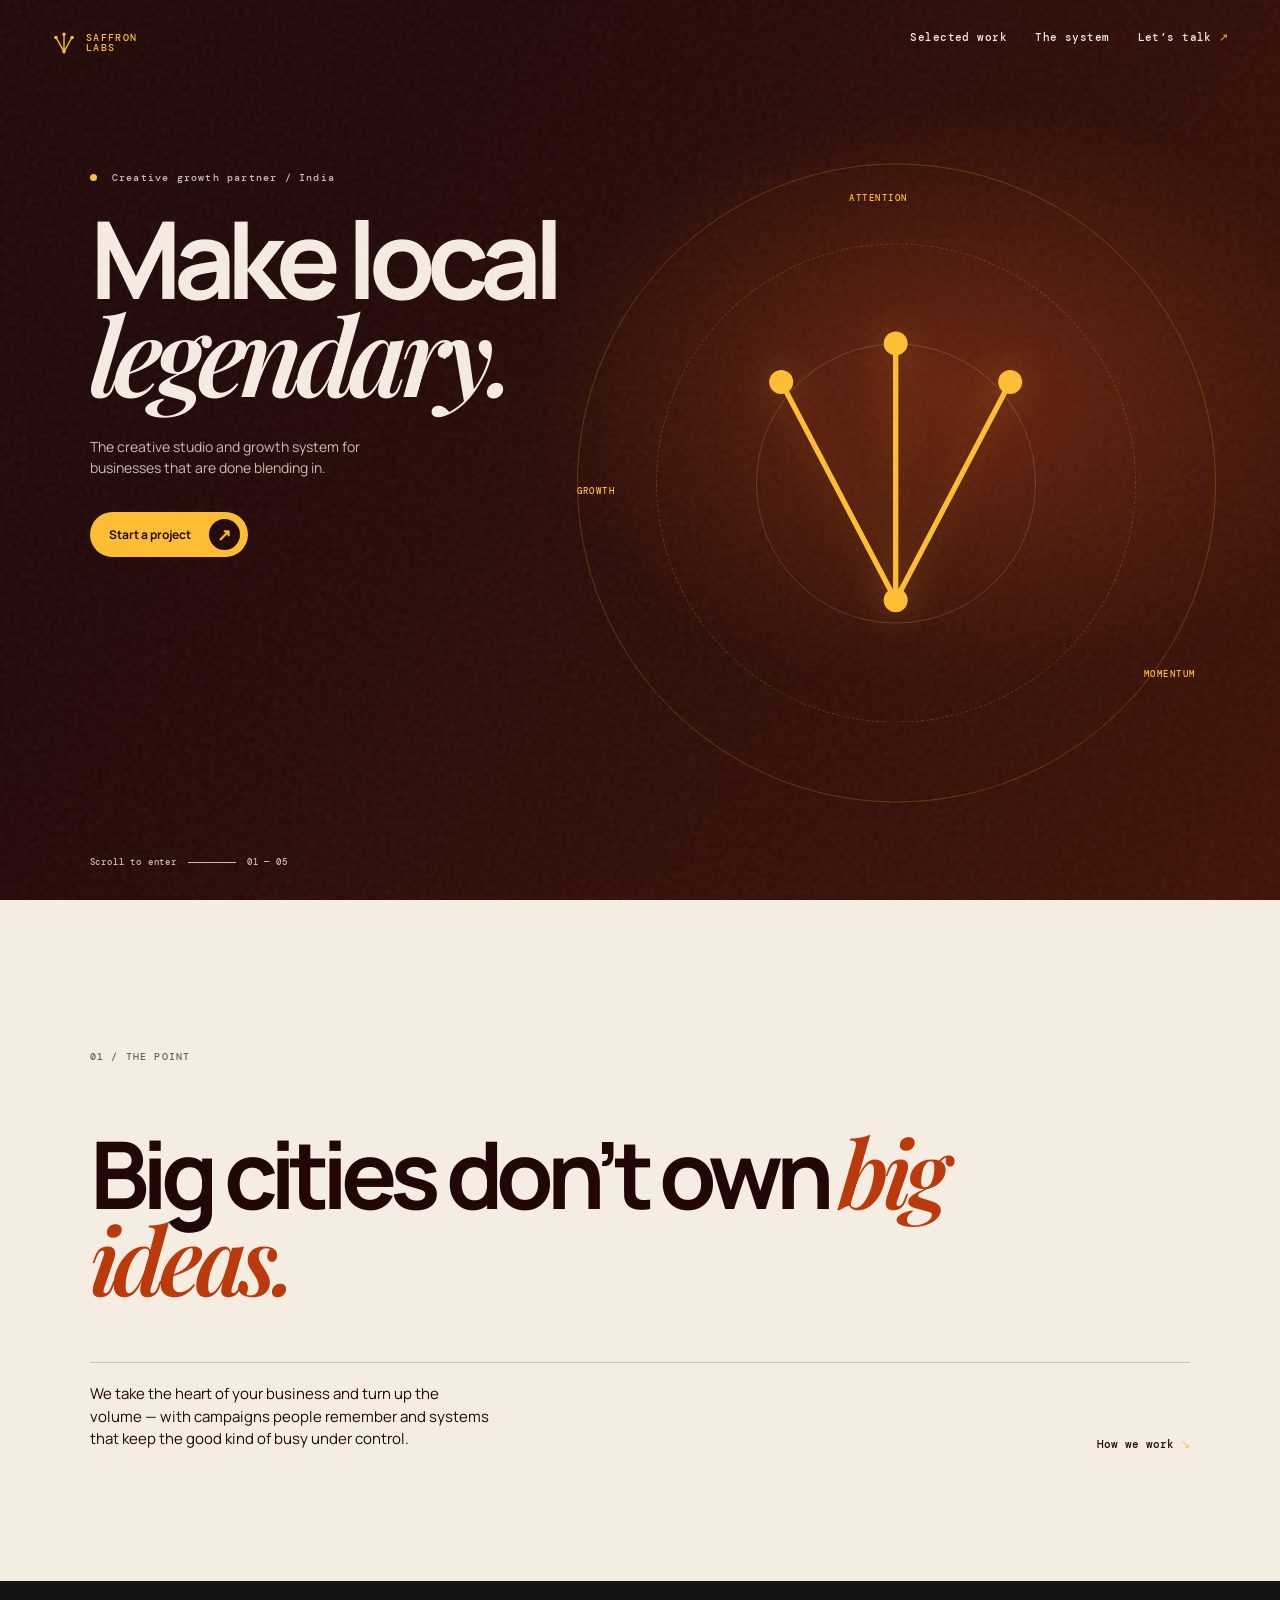
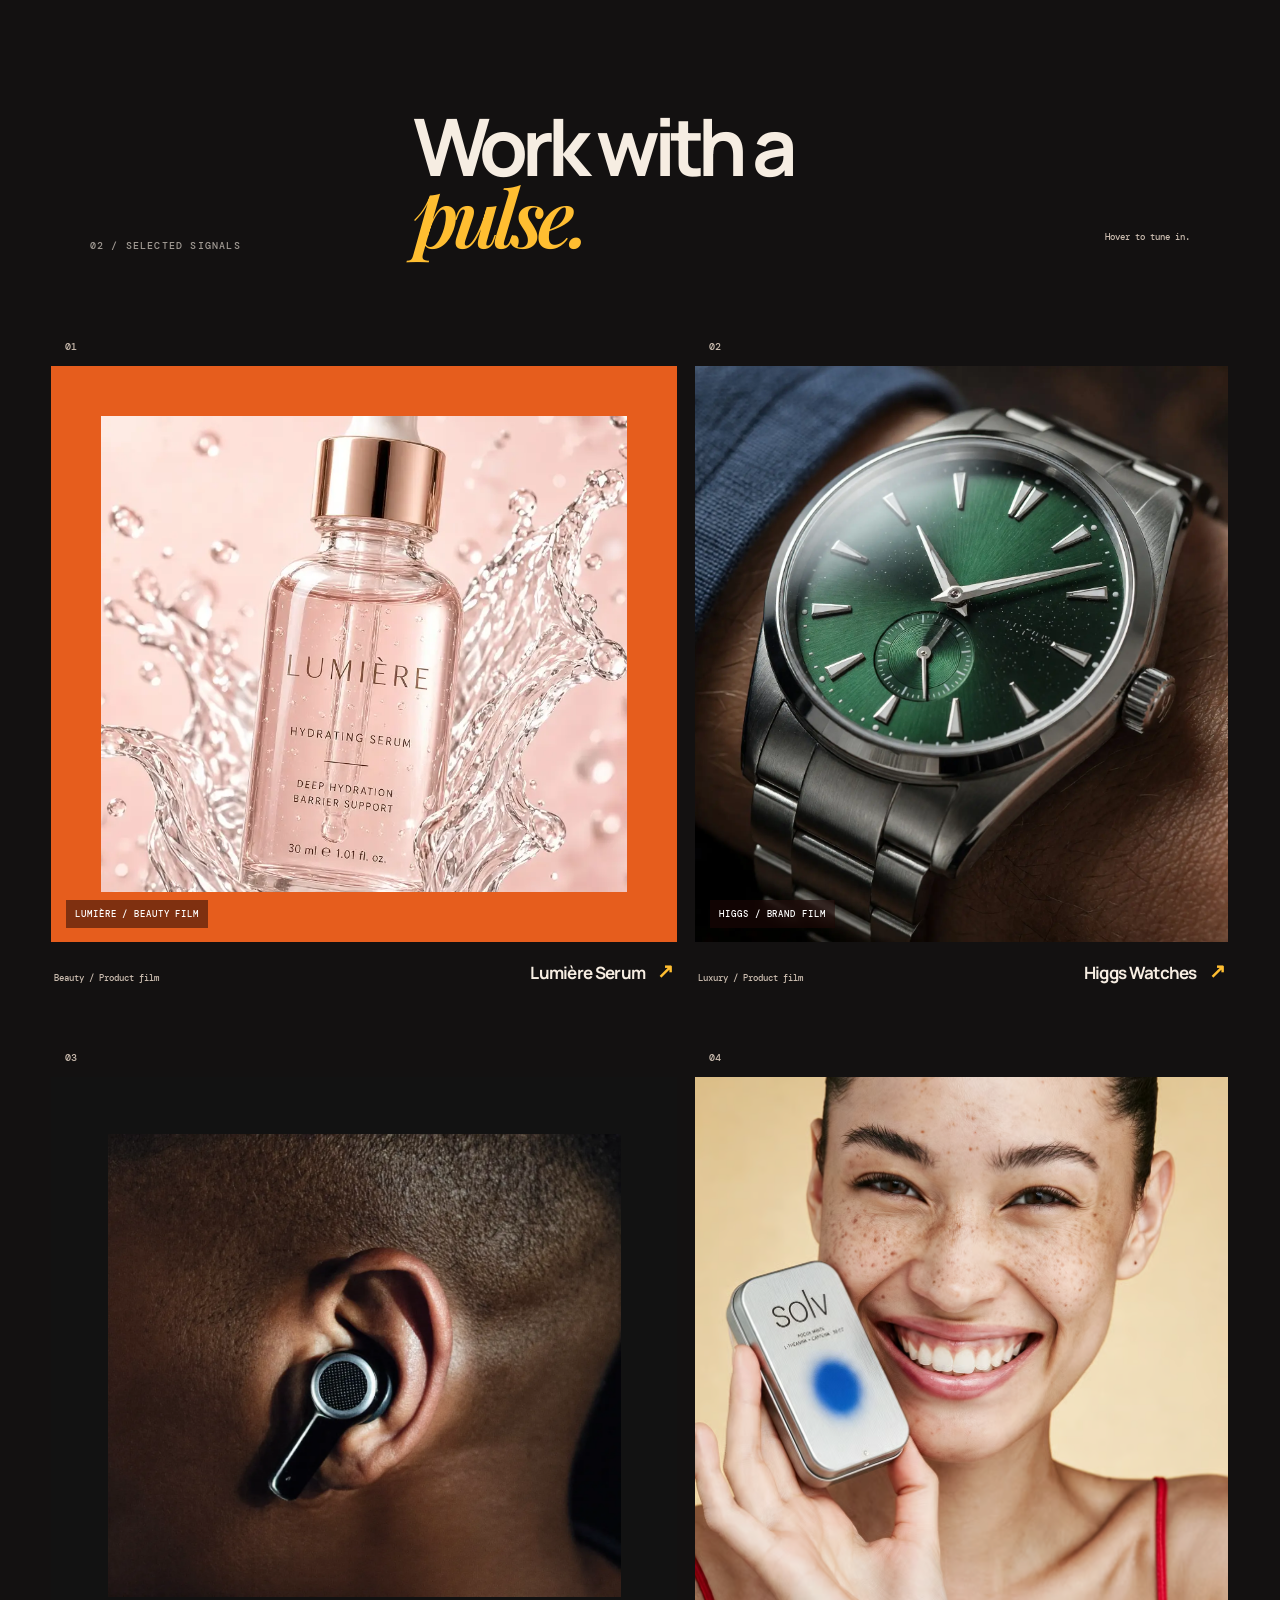
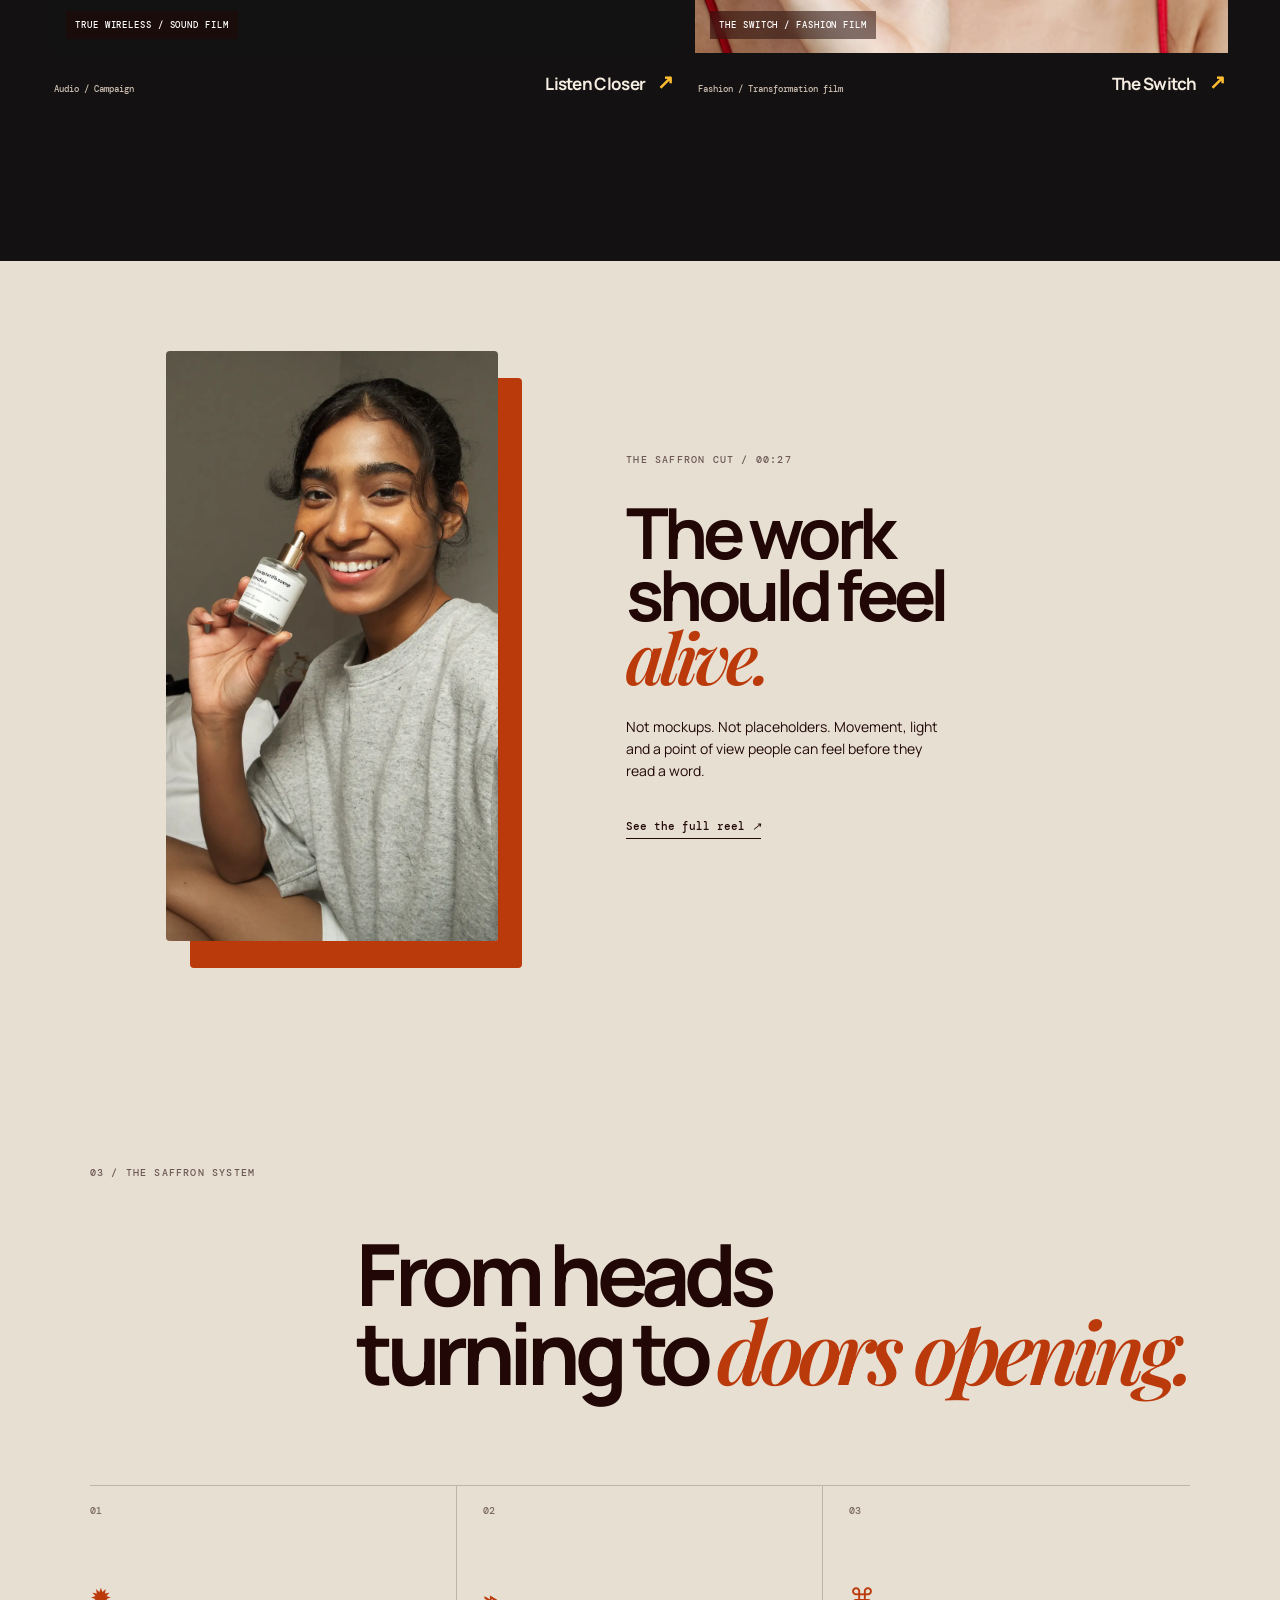
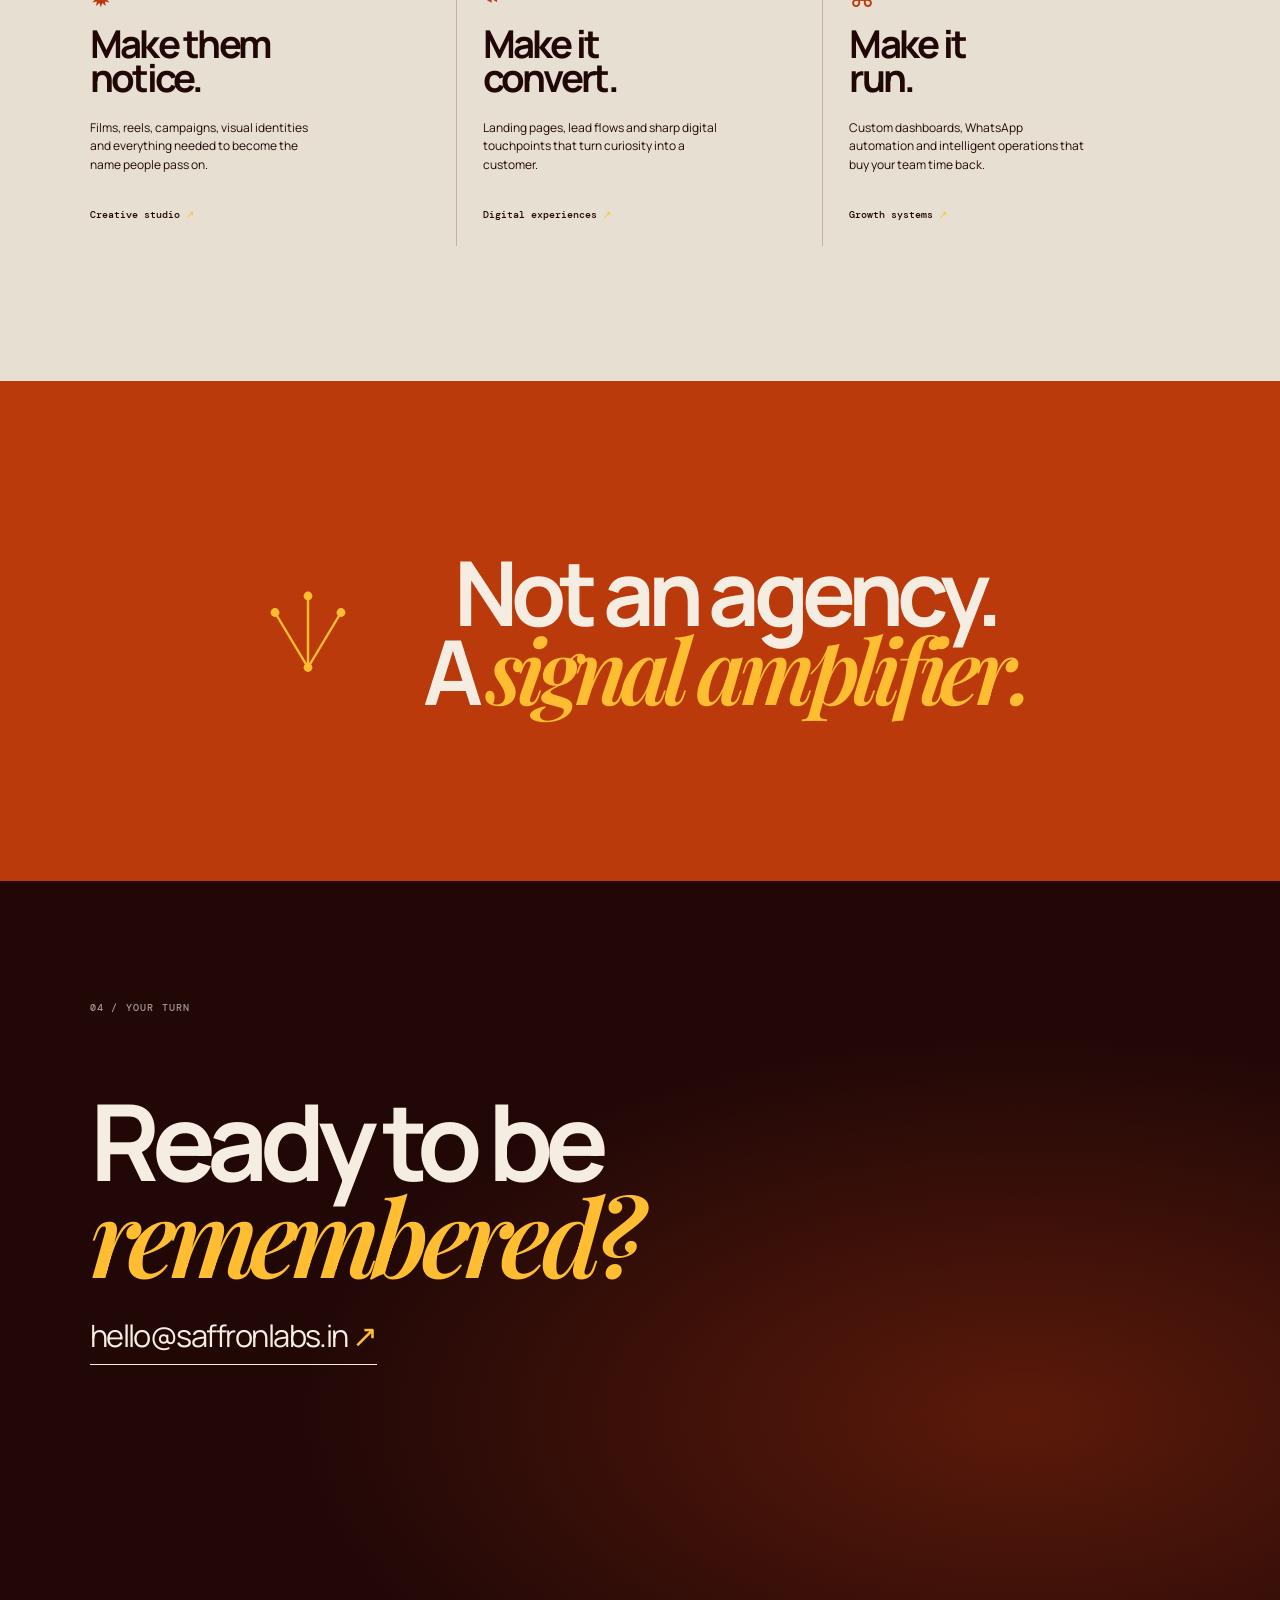
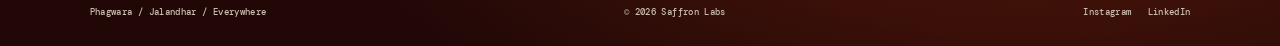
==== index.html @ cb3efd45 "Launch new Saffron Labs website design Replace the single-file site with the new design: index.html," ====
<!doctype html>
<html lang="en">
  <head>
    <meta charset="UTF-8" />
    <meta name="viewport" content="width=device-width, initial-scale=1.0" />
    <meta name="theme-color" content="#210807" />
    <title>Saffron Labs — Make Local Legendary</title>
    <link rel="preconnect" href="https://fonts.googleapis.com" />
    <link rel="preconnect" href="https://fonts.gstatic.com" crossorigin />
    <link href="https://fonts.googleapis.com/css2?family=DM+Mono:wght@400;500&family=Manrope:wght@400;500;600;700;800&family=Playfair+Display:ital,wght@0,600;0,700;1,600&display=swap" rel="stylesheet" />
    <link rel="stylesheet" href="style.css" />
  </head>
  <body>
    <div class="noise"></div>
    <header class="nav">
      <a class="brand" href="#top" aria-label="Saffron Labs home">
        <svg class="brand-mark" viewBox="0 0 42 42" aria-hidden="true"><path d="M21 35V8M21 35L8 12M21 35L34 12"/><circle cx="21" cy="7" r="2.8"/><circle cx="8" cy="12" r="2.8"/><circle cx="34" cy="12" r="2.8"/><circle cx="21" cy="35" r="2.8"/></svg>
        <span>SAFFRON<br />LABS</span>
      </a>
      <nav><a href="#work">Selected work</a><a href="#system">The system</a><a href="#contact">Let’s talk <i>↗</i></a></nav>
    </header>

    <main id="top">
      <section class="hero">
        <div class="hero-copy">
          <p class="eyebrow"><span></span> Creative growth partner / India</p>
          <h1>Make local<br /><em>legendary.</em></h1>
          <p class="hero-sub">The creative studio and growth system for businesses that are done blending in.</p>
          <a class="round-link" href="#contact"><span>Start a project</span><b>↗</b></a>
        </div>
        <div class="hero-orbit" aria-hidden="true">
          <div class="ring ring-one"></div><div class="ring ring-two"></div><div class="ring ring-three"></div>
          <div class="signal">
            <svg viewBox="0 0 300 300"><path class="beam a" d="M150 238L64 74"/><path class="beam b" d="M150 238L150 45"/><path class="beam c" d="M150 238L236 74"/><circle cx="150" cy="238" r="9"/><circle cx="64" cy="74" r="9"/><circle cx="150" cy="45" r="9"/><circle cx="236" cy="74" r="9"/></svg>
          </div>
          <p class="orbit-label one">ATTENTION</p><p class="orbit-label two">MOMENTUM</p><p class="orbit-label three">GROWTH</p>
        </div>
        <div class="hero-foot"><span>Scroll to enter</span><span class="scroll-line"></span><span>01 — 05</span></div>
      </section>

      <section class="manifesto reveal">
        <p class="section-index">01 / THE POINT</p>
        <h2>Big cities don’t own <em>big ideas.</em></h2>
        <div class="manifesto-bottom"><p>We take the heart of your business and turn up the volume — with campaigns people remember and systems that keep the good kind of busy under control.</p><a href="#system">How we work <i>↘</i></a></div>
      </section>

      <section class="work" id="work">
        <div class="work-head reveal"><p class="section-index">02 / SELECTED SIGNALS</p><h2>Work with a<br /><em>pulse.</em></h2><p>Hover to tune in.</p></div>
        <div class="project-grid">
          <article class="project project-saffron reveal"><div class="project-num">01</div><div class="project-image"><video autoplay muted loop playsinline poster="media/serum-product.png"><source src="media/serum-film.mp4" type="video/mp4" /></video><div class="media-label">LUMIÈRE / BEAUTY FILM</div></div><div class="project-info"><span>Beauty / Product film</span><h3>Lumière Serum</h3><b>↗</b></div></article>
          <article class="project project-violet reveal"><div class="project-num">02</div><div class="project-image"><video autoplay muted loop playsinline poster="media/watch.png"><source src="media/watch-film.mp4" type="video/mp4" /></video><div class="media-label">HIGGS / BRAND FILM</div></div><div class="project-info"><span>Luxury / Product film</span><h3>Higgs Watches</h3><b>↗</b></div></article>
          <article class="project project-lime reveal"><div class="project-num">03</div><div class="project-image"><video autoplay muted loop playsinline poster="media/audio.png"><source src="media/audio-film.mp4" type="video/mp4" /></video><div class="media-label">TRUE WIRELESS / SOUND FILM</div></div><div class="project-info"><span>Audio / Campaign</span><h3>Listen Closer</h3><b>↗</b></div></article>
          <article class="project project-fashion reveal"><div class="project-num">04</div><div class="project-image"><video autoplay muted loop playsinline poster="media/model-poster.avif"><source src="media/dress-change.mp4" type="video/mp4" /></video><div class="media-label">THE SWITCH / FASHION FILM</div></div><div class="project-info"><span>Fashion / Transformation film</span><h3>The Switch</h3><b>↗</b></div></article>
        </div>
      </section>

      <section class="lab-reel reveal">
        <div class="reel-phone"><video autoplay muted loop playsinline poster="media/serum-lifestyle.png"><source src="media/saffron-film.mp4" type="video/mp4" /></video></div>
        <div class="reel-copy"><p class="section-index">THE SAFFRON CUT / 00:27</p><h2>The work should feel <em>alive.</em></h2><p>Not mockups. Not placeholders. Movement, light and a point of view people can feel before they read a word.</p><a href="#contact">See the full reel <i>↗</i></a></div>
      </section>

      <section class="system" id="system">
        <div class="system-intro reveal"><p class="section-index">03 / THE SAFFRON SYSTEM</p><h2>From heads<br />turning to <em>doors opening.</em></h2></div>
        <div class="system-steps">
          <article class="step reveal"><div class="step-no">01</div><div class="step-title"><span class="step-icon">✹</span><h3>Make them<br />notice.</h3></div><p>Films, reels, campaigns, visual identities and everything needed to become the name people pass on.</p><a href="#contact">Creative studio <i>↗</i></a></article>
          <article class="step reveal"><div class="step-no">02</div><div class="step-title"><span class="step-icon">⌁</span><h3>Make it<br />convert.</h3></div><p>Landing pages, lead flows and sharp digital touchpoints that turn curiosity into a customer.</p><a href="#contact">Digital experiences <i>↗</i></a></article>
          <article class="step reveal"><div class="step-no">03</div><div class="step-title"><span class="step-icon">⌘</span><h3>Make it<br />run.</h3></div><p>Custom dashboards, WhatsApp automation and intelligent operations that buy your team time back.</p><a href="#contact">Growth systems <i>↗</i></a></article>
        </div>
      </section>

      <section class="statement reveal"><div class="statement-signal"><svg viewBox="0 0 100 100"><path d="M50 85V20M50 85L20 35M50 85L80 35"/><circle cx="50" cy="20" r="4"/><circle cx="20" cy="35" r="4"/><circle cx="80" cy="35" r="4"/><circle cx="50" cy="85" r="4"/></svg></div><p>Not an agency.<br />A <em>signal amplifier.</em></p></section>

      <section class="contact" id="contact">
        <p class="section-index">04 / YOUR TURN</p>
        <h2>Ready to be<br /><em>remembered?</em></h2>
        <a class="contact-cta" href="mailto:hello@saffronlabs.in">hello@saffronlabs.in <span>↗</span></a>
        <div class="contact-foot"><span>Phagwara / Jalandhar / Everywhere</span><span>© 2026 Saffron Labs</span><span>Instagram &nbsp; LinkedIn</span></div>
      </section>
    </main>
    <script src="script.js"></script>
  </body>
</html>
---- style.css ----
:root{--ink:#210807;--cream:#f6ede2;--gold:#ffbe31;--soft:#cbbdb0;--line:rgba(246,237,226,.2);--mono:'DM Mono',monospace;--sans:'Manrope',sans-serif;--serif:'Playfair Display',serif}*{box-sizing:border-box}html{scroll-behavior:smooth}body{margin:0;background:var(--ink);color:var(--cream);font-family:var(--sans);overflow-x:hidden}.noise{position:fixed;inset:0;pointer-events:none;opacity:.08;z-index:9;background-image:url("data:image/svg+xml,%3Csvg viewBox='0 0 180 180' xmlns='http://www.w3.org/2000/svg'%3E%3Cfilter id='n'%3E%3CfeTurbulence type='fractalNoise' baseFrequency='.85' numOctaves='3' stitchTiles='stitch'/%3E%3C/filter%3E%3Crect width='100%25' height='100%25' filter='url(%23n)' opacity='.8'/%3E%3C/svg%3E")}.nav{position:absolute;top:0;left:0;width:100%;padding:30px 4vw;display:flex;justify-content:space-between;align-items:flex-start;z-index:2}.brand{display:flex;gap:9px;align-items:center;color:var(--gold);text-decoration:none;font:500 10px/10px var(--mono);letter-spacing:.13em}.brand-mark{width:26px;height:26px;fill:none;stroke:var(--gold);stroke-width:2.2;stroke-linecap:round;stroke-linejoin:round}.brand-mark circle{fill:var(--gold);stroke:none}.nav nav{display:flex;gap:28px}.nav nav a{font:500 11px var(--mono);letter-spacing:.04em;color:var(--cream);text-decoration:none}.nav i,.manifesto i,.step i{font-style:normal;color:var(--gold)}.hero{min-height:100svh;position:relative;padding:clamp(140px,19vh,210px) 7vw 70px;isolation:isolate;background:radial-gradient(ellipse 48% 47% at 75% 44%,#67240d 0%,transparent 69%),linear-gradient(125deg,#210807 25%,#401207 100%)}.hero-copy{position:relative;z-index:1;width:52%}.eyebrow,.section-index{font:500 10px var(--mono);letter-spacing:.12em}.eyebrow{color:var(--soft);margin:0 0 27px}.eyebrow span{display:inline-block;width:7px;height:7px;border-radius:50%;background:var(--gold);margin-right:8px}.hero h1,.work h2,.system h2,.contact h2{font-size:clamp(59px,8.4vw,136px);line-height:.88;letter-spacing:-.075em;margin:0;font-weight:700}.hero h1 em,h2 em,.statement em{font-family:var(--serif);font-weight:600;letter-spacing:-.07em}.hero-sub{max-width:275px;color:var(--soft);line-height:1.45;font-size:14px;margin:34px 0}.round-link{display:flex;width:max-content;align-items:center;gap:18px;color:var(--ink);text-decoration:none;background:var(--gold);border-radius:100px;padding:7px 8px 7px 19px;font-size:12px;font-weight:700}.round-link b{display:grid;place-items:center;width:31px;height:31px;border-radius:50%;background:var(--ink);color:var(--gold);font-size:17px}.hero-orbit{position:absolute;width:min(55vw,720px);height:min(55vw,720px);right:-2vw;top:50%;transform:translateY(-45%)}.ring{border:1px solid rgba(255,190,49,.22);border-radius:50%;position:absolute;inset:2%;animation:spin 35s linear infinite}.ring-two{inset:14%;border-style:dashed;animation-duration:25s;animation-direction:reverse}.ring-three{inset:29%;border-color:rgba(246,237,226,.16);animation-duration:16s}.signal{position:absolute;inset:20%;filter:drop-shadow(0 0 18px rgba(255,190,49,.3));animation:breathe 3.5s ease-in-out infinite}.signal svg{width:100%;height:100%;fill:none;stroke:var(--gold);stroke-width:4;stroke-linecap:round}.signal circle{fill:var(--gold);stroke:none}.orbit-label{position:absolute;font:500 9px var(--mono);letter-spacing:.16em;color:var(--gold)}.orbit-label.one{top:5%;left:43%}.orbit-label.two{bottom:19%;right:5%}.orbit-label.three{top:49%;left:2%}.hero-foot{position:absolute;bottom:32px;left:7vw;right:7vw;display:flex;gap:11px;align-items:center;color:var(--soft);font:500 9px var(--mono);letter-spacing:.09em}.scroll-line{height:1px;background:var(--soft);width:48px}.manifesto{padding:150px 7vw 130px;background:var(--cream);color:var(--ink)}.section-index{margin:0;color:inherit;opacity:.62}.manifesto h2{font-size:clamp(45px,7.3vw,113px);letter-spacing:-.075em;line-height:.9;max-width:870px;margin:65px 0 60px}.manifesto h2 em{color:#bb3a0b}.manifesto-bottom{display:flex;justify-content:space-between;align-items:end;gap:50px;border-top:1px solid rgba(33,8,7,.2);padding-top:20px}.manifesto-bottom p{font-size:15px;line-height:1.5;max-width:400px;margin:0}.manifesto-bottom a{color:var(--ink);font:500 11px var(--mono);text-decoration:none}.work{padding:130px 4vw;background:#131111}.work-head{display:grid;grid-template-columns:1fr 1.7fr .7fr;align-items:end;margin:0 3vw 75px}.work h2{font-size:clamp(45px,6.2vw,95px)}.work h2 em{color:var(--gold)}.work-head>p:last-child{font:500 9px var(--mono);color:var(--soft);text-align:right}.project-grid{display:grid;grid-template-columns:1.08fr .92fr;gap:18px}.project{position:relative;overflow:hidden}.project:nth-child(3){grid-column:span 2;width:55%;justify-self:end}.project-num{font:500 10px var(--mono);color:var(--soft);padding:13px 14px}.project-image{height:clamp(350px,45vw,640px);overflow:hidden;position:relative;transition:transform .6s cubic-bezier(.2,.8,.2,1)}.project:hover .project-image{transform:scale(.97)}.project-saffron .project-image{background:#e65d1d;display:flex;align-items:center;padding:8%}.poster-copy{color:#f9cf33;font:700 clamp(45px,6vw,100px)/.74 var(--sans);letter-spacing:-.09em;z-index:1}.poster-copy i{font-family:var(--serif);font-weight:600}.poster-sun{position:absolute;width:63%;aspect-ratio:1;border-radius:50%;right:-9%;bottom:-17%;background:#ffbd2f;box-shadow:0 0 55px rgba(255,202,47,.6)}.project-violet .project-image{background:#6043cc;display:flex;align-items:center;justify-content:center}.phone{height:82%;aspect-ratio:.52;background:#f0dfc9;border:8px solid #171221;border-radius:22px;position:relative;overflow:hidden;transform:rotate(8deg);z-index:1;box-shadow:20px 22px 0 rgba(30,16,60,.18)}.phone-top{height:20px;width:45px;background:#171221;border-radius:0 0 12px 12px;margin:auto}.phone-copy{padding:18% 11%;color:#171221;font-size:clamp(22px,3vw,45px);font-weight:800;line-height:.85;letter-spacing:-.08em}.phone-orb{position:absolute;width:130%;aspect-ratio:1;border-radius:50%;background:#ec4c28;bottom:-20%;left:-25%}.violet-type{font:700 clamp(35px,4.4vw,72px)/.8 var(--serif);color:#ba9cff;position:absolute;right:7%;bottom:10%;text-align:right;letter-spacing:-.07em}.project-lime .project-image{background:#bcdf2c;padding:9%}.lime-type{font:800 clamp(55px,7vw,110px)/.75 var(--sans);letter-spacing:-.1em;color:#152c1c}.lime-fruit{position:absolute;right:12%;bottom:4%;font-size:clamp(150px,20vw,300px);color:#f5eddf;transform:rotate(22deg)}.project-info{padding:15px 3px 36px;display:flex;align-items:end;gap:12px}.project-info span{font:500 9px var(--mono);color:var(--soft);flex:1}.project-info h3{font-size:17px;margin:0;letter-spacing:-.04em}.project-info b{color:var(--gold);font-size:20px}.system{background:#e8dfd3;color:var(--ink);padding:135px 7vw}.system-intro{display:flex;justify-content:space-between}.system h2{font-size:clamp(47px,6.7vw,104px);margin-top:70px}.system h2 em{color:#bb3a0b}.system-steps{margin-top:95px;border-top:1px solid rgba(33,8,7,.2);display:grid;grid-template-columns:repeat(3,1fr)}.step{padding:18px 26px 25px 0;min-height:360px;display:flex;flex-direction:column;border-right:1px solid rgba(33,8,7,.2)}.step+ .step{padding-left:26px}.step:last-child{border:0}.step-no{font:500 10px var(--mono);opacity:.55}.step-title{margin-top:auto}.step-icon{font-size:26px;color:#bb3a0b}.step h3{font-size:clamp(27px,3vw,48px);line-height:.88;letter-spacing:-.07em;margin:12px 0}.step p{font-size:12px;line-height:1.55;max-width:240px}.step a{margin-top:22px;color:var(--ink);font:500 10px var(--mono);text-decoration:none}.statement{min-height:500px;display:flex;align-items:center;justify-content:center;gap:60px;background:#bb3a0b;padding:80px 7vw;text-align:center;overflow:hidden}.statement-signal{width:110px;flex:none}.statement-signal svg{width:100%;stroke:var(--gold);stroke-width:2.2;fill:none;stroke-linecap:round}.statement-signal circle{fill:var(--gold);stroke:none}.statement p{font-size:clamp(42px,7vw,110px);font-weight:700;line-height:.85;letter-spacing:-.075em;margin:0}.statement em{color:var(--gold)}.contact{padding:120px 7vw 28px;min-height:85vh;display:flex;flex-direction:column;background:radial-gradient(ellipse at 80% 70%,#5b1a0a,transparent 50%),var(--ink)}.contact h2{font-size:clamp(55px,8.3vw,130px);margin:80px 0 30px}.contact h2 em{color:var(--gold)}.contact-cta{color:var(--cream);font-size:clamp(19px,2.4vw,37px);letter-spacing:-.05em;text-decoration:none;width:max-content;border-bottom:1px solid var(--cream);padding-bottom:8px}.contact-cta span{color:var(--gold)}.contact-foot{display:flex;justify-content:space-between;margin-top:auto;padding-top:80px;font:500 9px var(--mono);color:var(--soft);letter-spacing:.04em}@keyframes spin{to{transform:rotate(360deg)}}@keyframes breathe{50%{transform:scale(1.08);filter:drop-shadow(0 0 30px rgba(255,190,49,.75))}}.reveal{opacity:0;transform:translateY(35px);transition:opacity .8s ease,transform .8s cubic-bezier(.2,.8,.2,1)}.reveal.show{opacity:1;transform:none}@media(max-width:700px){.nav{padding:22px 6vw}.nav nav a:not(:last-child){display:none}.hero{padding:150px 7vw 100px}.hero-copy{width:100%}.hero-orbit{width:94vw;height:94vw;right:-21vw;top:61%;opacity:.7}.hero-foot{left:7vw;right:7vw}.manifesto{padding:95px 7vw}.manifesto h2{margin:48px 0}.manifesto-bottom,.system-intro{display:block}.manifesto-bottom a{display:block;margin-top:30px}.work{padding:90px 7vw}.work-head{display:block;margin:0 0 50px}.work-head h2{margin-top:48px}.work-head>p:last-child{display:none}.project-grid{display:block}.project:nth-child(3){width:100%}.project-image{height:100vw;max-height:510px}.system{padding:95px 7vw}.system h2{margin-top:48px}.system-steps{display:block;margin-top:60px}.step,.step+.step{min-height:280px;padding:18px 0 26px;border-right:0;border-bottom:1px solid rgba(33,8,7,.2)}.statement{min-height:390px;gap:22px;flex-direction:column}.statement-signal{width:70px}.contact{min-height:70vh;padding:95px 7vw 25px}.contact h2{margin:55px 0 25px}.contact-foot{padding-top:75px;gap:14px;flex-wrap:wrap}}
/* Real media integration */
.hero{background:#210807;overflow:hidden}.hero-film,.hero-film-wash{position:absolute;inset:0;z-index:-3}.hero-film video{width:100%;height:100%;object-fit:cover;object-position:center;opacity:.42;filter:saturate(.55) contrast(1.08)}.hero-film-wash{z-index:-2;background:linear-gradient(90deg,rgba(33,8,7,.97) 2%,rgba(33,8,7,.78) 42%,rgba(33,8,7,.29)),linear-gradient(0deg,rgba(33,8,7,.92),transparent 48%)}.project-image{background:#4a1710}.project-image video{width:100%;height:100%;object-fit:cover;display:block;transition:transform .8s ease}.project:hover video{transform:scale(1.06)}.project-violet .project-image{background:#1f3029}.project-lime .project-image{background:#121212}.media-label{position:absolute;left:15px;bottom:14px;color:#fff;font:500 9px var(--mono);letter-spacing:.1em;background:rgba(33,8,7,.52);backdrop-filter:blur(8px);padding:8px 9px}.lab-reel{min-height:720px;background:#e8dfd3;color:var(--ink);display:flex;align-items:center;gap:clamp(45px,10vw,170px);padding:90px 13vw}.reel-phone{height:min(68vw,590px);aspect-ratio:.5625;overflow:hidden;border-radius:4px;box-shadow:24px 27px 0 #bb3a0b;flex:none}.reel-phone video{height:100%;width:100%;object-fit:cover;display:block}.reel-copy{max-width:450px}.reel-copy h2{font-size:clamp(45px,5.5vw,85px);line-height:.88;letter-spacing:-.075em;margin:36px 0 26px}.reel-copy h2 em{color:#bb3a0b}.reel-copy>p:not(.section-index){font-size:14px;line-height:1.55;max-width:320px}.reel-copy a{display:inline-block;margin-top:24px;color:var(--ink);font:500 11px var(--mono);text-decoration:none;border-bottom:1px solid var(--ink);padding-bottom:5px}@media(max-width:700px){.hero-film video{object-position:60% center}.lab-reel{min-height:0;padding:85px 7vw;display:block}.reel-phone{height:auto;width:70vw;max-height:none;margin:0 auto 65px}}
/* Keep the full signal system within the hero viewport. */
.hero-orbit{right:4vw;width:min(52vw,680px);height:min(52vw,680px)}
@media(max-width:700px){.hero-orbit{width:82vw;height:82vw;right:-3vw}}
/* Hero is intentionally graphic-only: no background video. */
.hero{background:radial-gradient(ellipse 48% 47% at 75% 44%,#67240d 0%,transparent 69%),linear-gradient(125deg,#210807 25%,#401207 100%)}
/* Hero campaign feed: proof without sacrificing the graphic hero. */
.hero-reel{position:absolute;z-index:2;right:5.5vw;bottom:6.5vw;width:min(31vw,435px)}.reel-head{display:flex;justify-content:space-between;color:var(--cream);opacity:.72;font:500 8px var(--mono);letter-spacing:.1em;margin-bottom:10px}.reel-track{display:flex;gap:7px;overflow:hidden}.reel-tile{margin:0;flex:0 0 88px}.reel-tile video{height:116px;width:88px;object-fit:cover;display:block;border:1px solid rgba(255,255,255,.2);filter:saturate(.9) contrast(1.05)}.reel-tile:first-child{margin-left:0}.reel-tile:nth-child(2){transform:translateY(-12px)}.reel-tile:nth-child(3){transform:translateY(7px)}.reel-tile:nth-child(4){transform:translateY(-5px)}.reel-tile figcaption{font:500 7px var(--mono);color:var(--gold);letter-spacing:.07em;margin-top:6px;white-space:nowrap}@media(max-width:900px){.hero-reel{right:4vw;bottom:8.5vw;width:260px}.reel-tile{flex-basis:58px}.reel-tile video{width:58px;height:77px}.reel-tile:nth-child(n+4){display:none}}@media(max-width:700px){.hero-reel{display:none}}
/* Four-film work grid: evenly balanced on large screens. */
@media(min-width:701px){.project:nth-child(3),.project:nth-child(4){grid-column:auto;width:auto;justify-self:auto}.project-fashion .project-image{background:#52382d}}
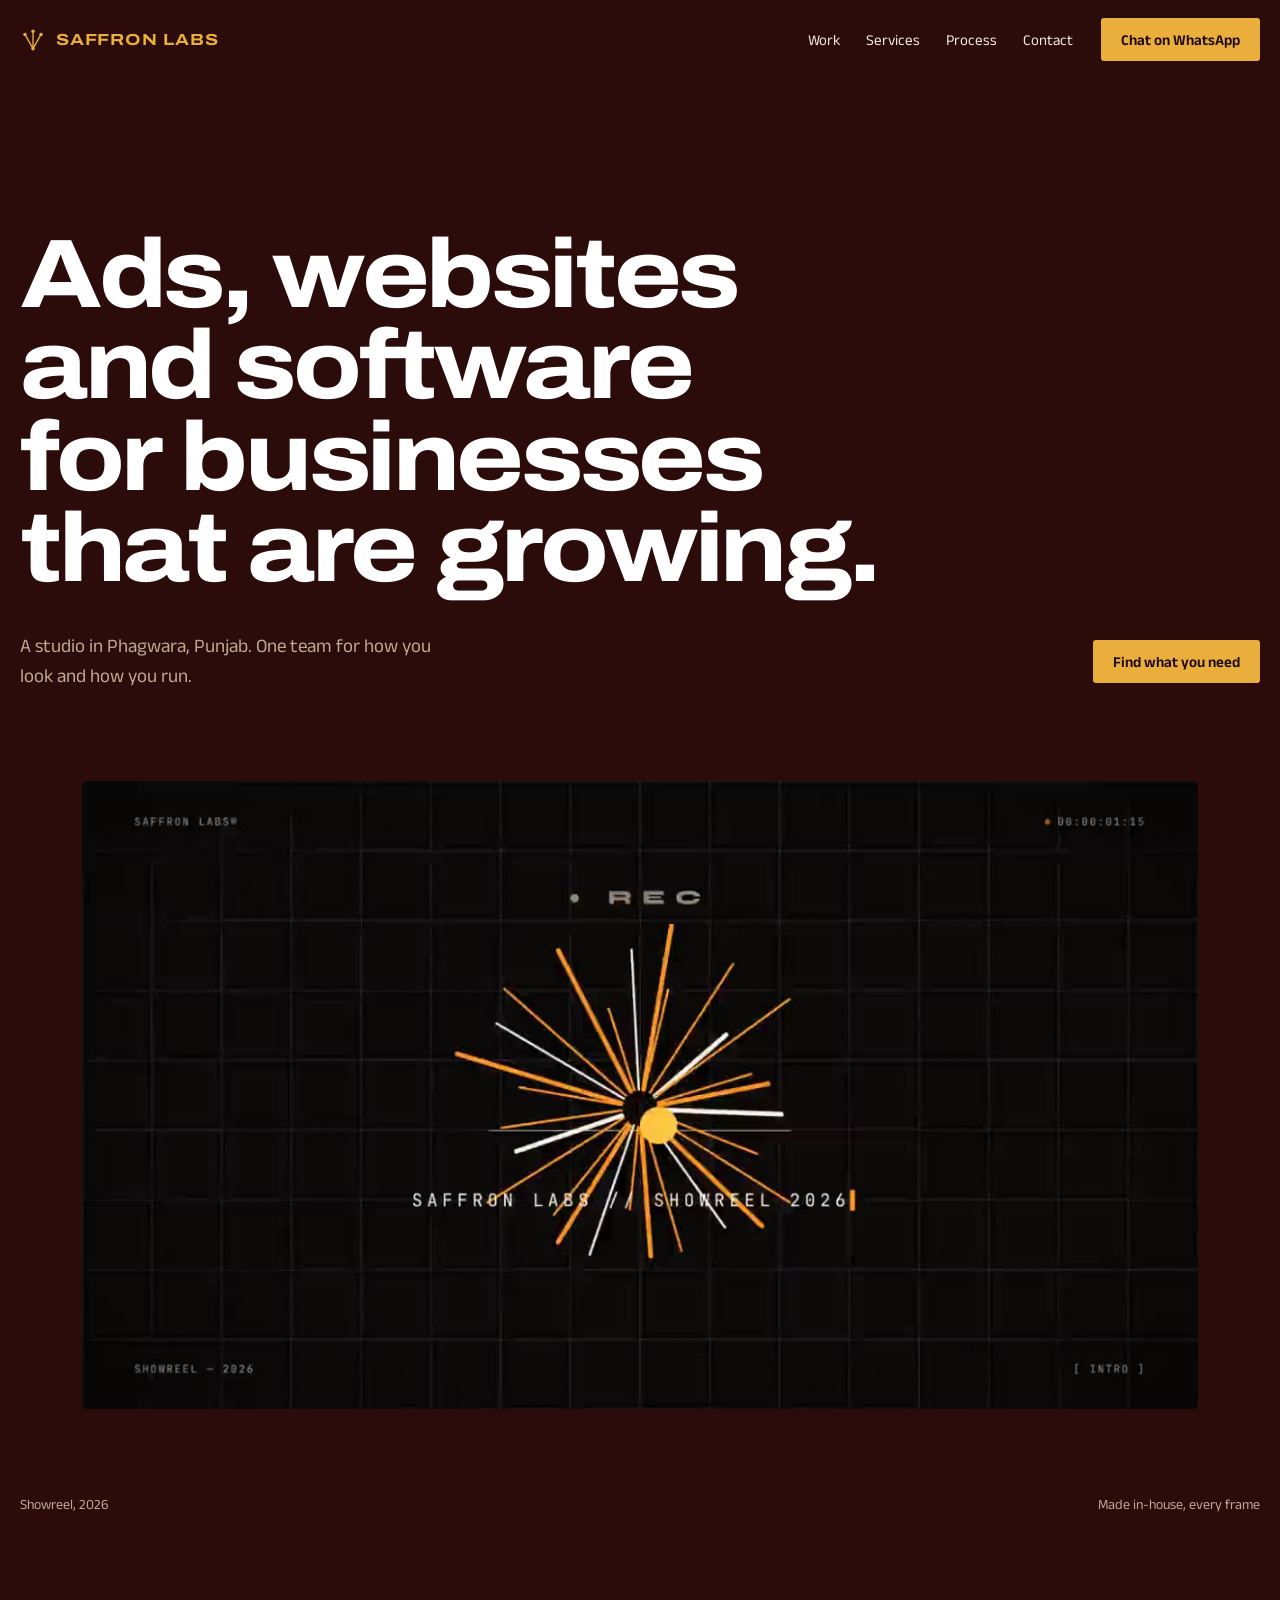
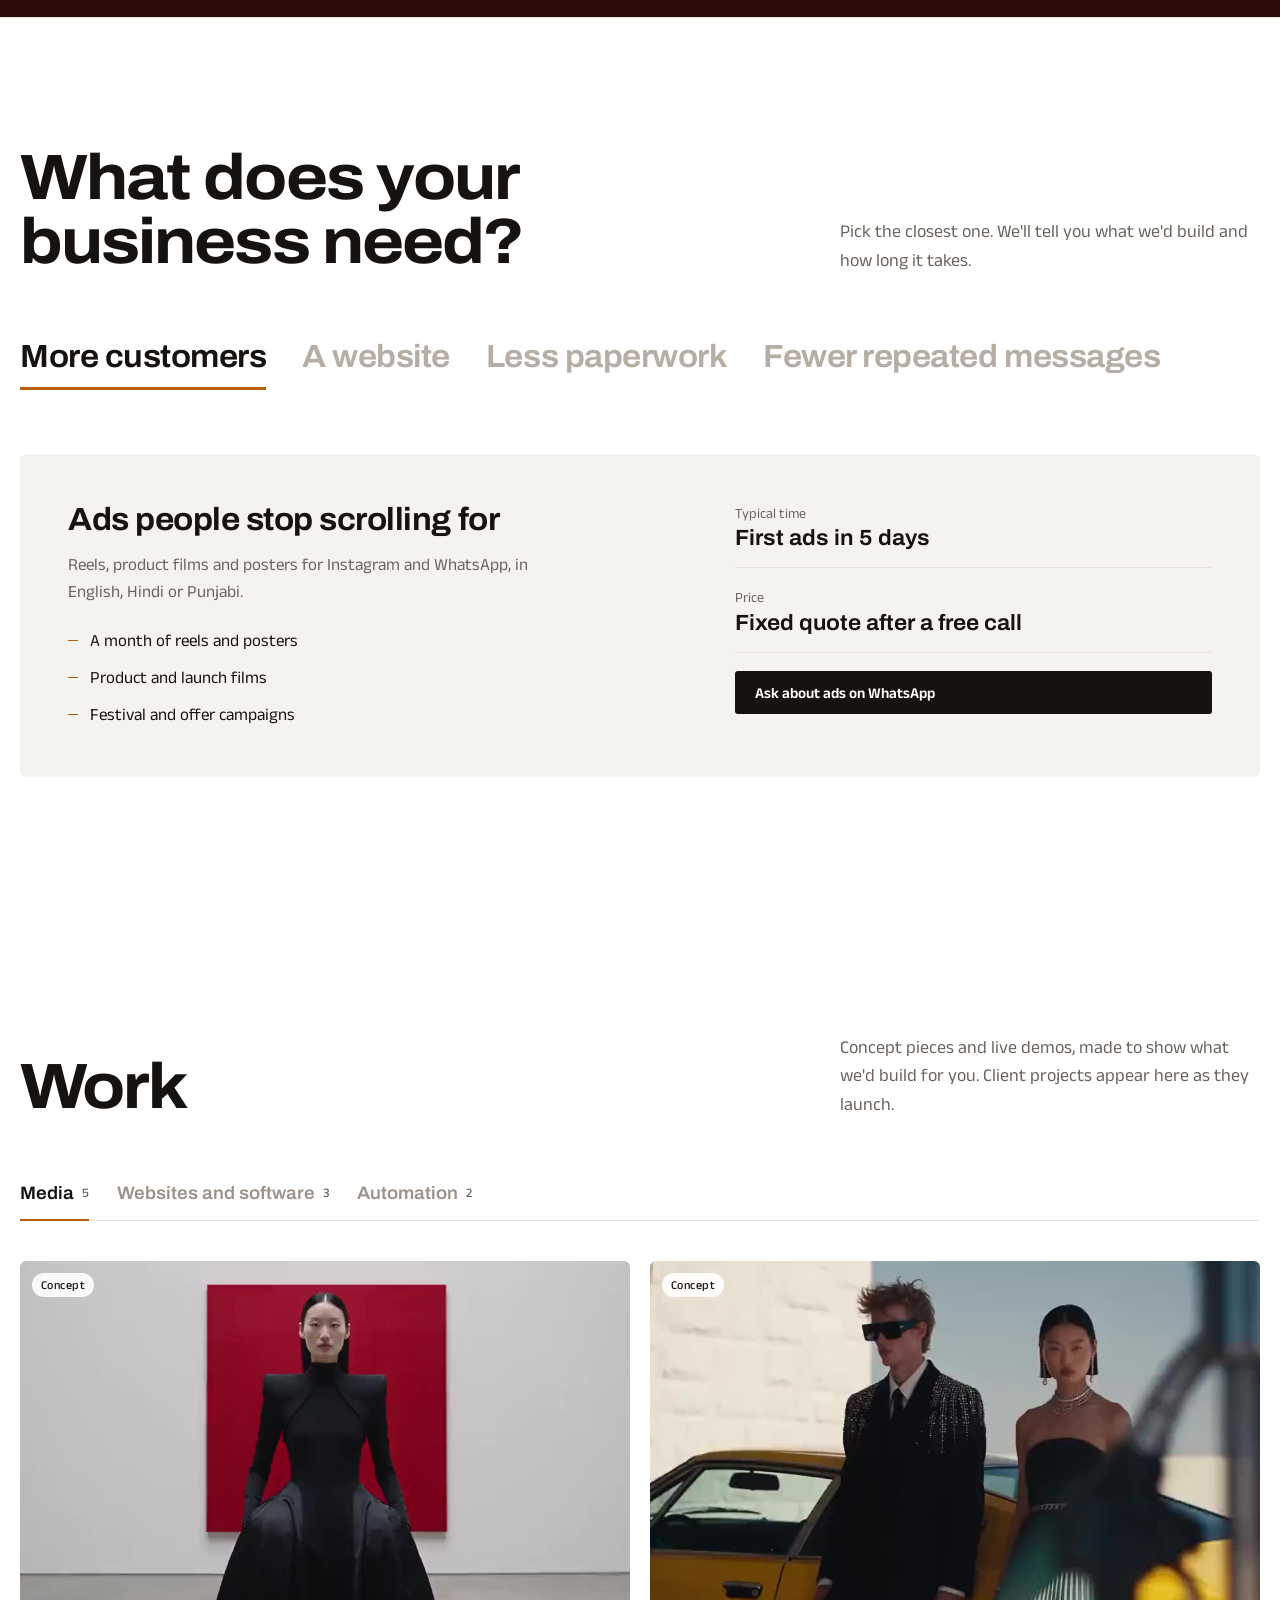
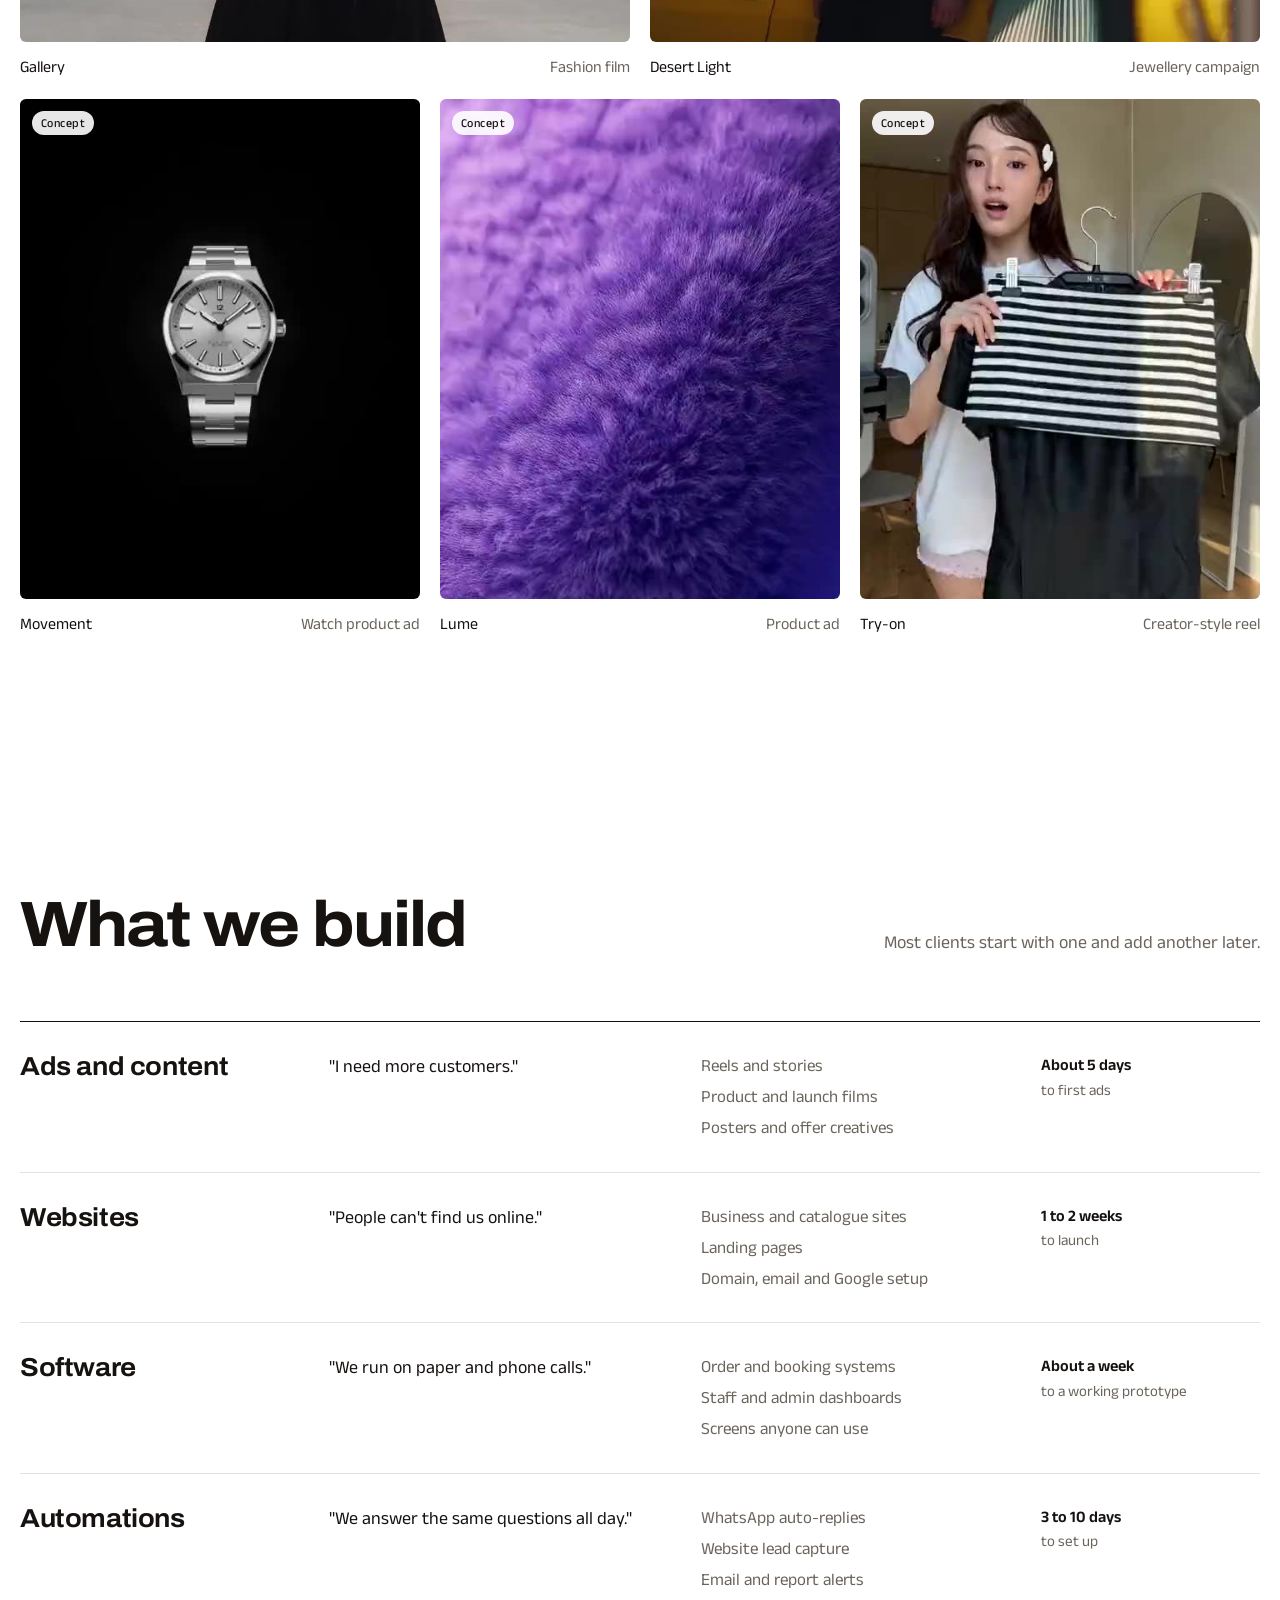
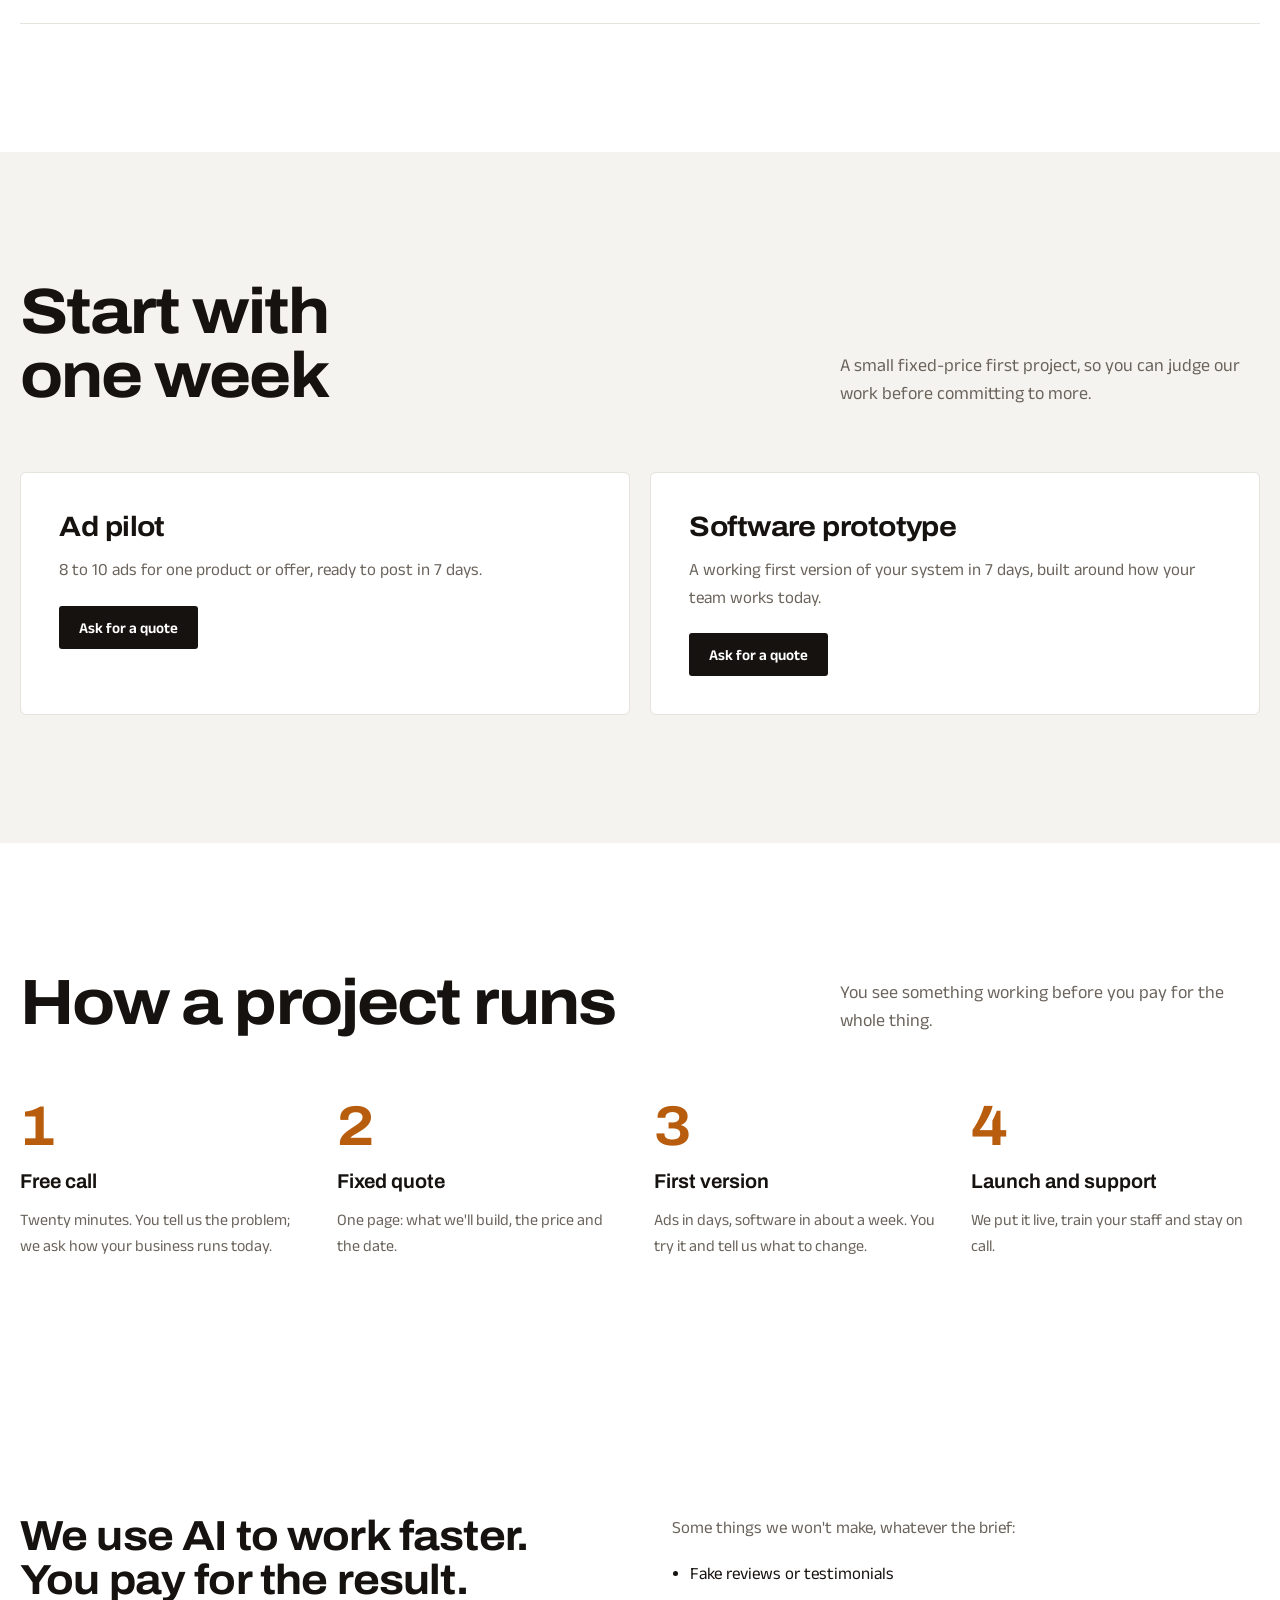
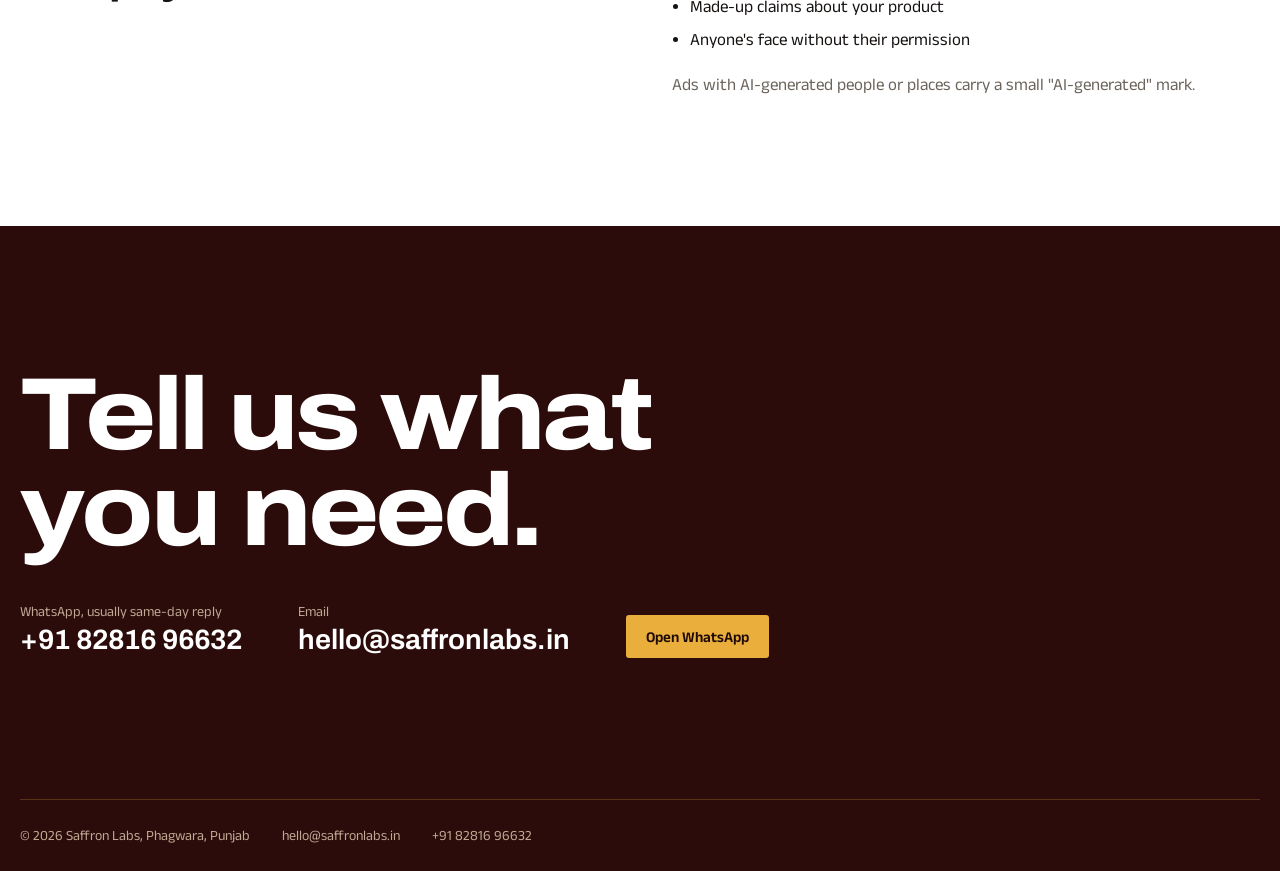
==== commit 9061d7be: "Redesign homepage around ads, websites, software and automation The old homepage only showed films. " ====
--- a/index.html
+++ b/index.html
@@ -1,82 +1,249 @@
 <!doctype html>
 <html lang="en">
-  <head>
-    <meta charset="UTF-8" />
-    <meta name="viewport" content="width=device-width, initial-scale=1.0" />
-    <meta name="theme-color" content="#210807" />
-    <title>Saffron Labs — Make Local Legendary</title>
-    <link rel="preconnect" href="https://fonts.googleapis.com" />
-    <link rel="preconnect" href="https://fonts.gstatic.com" crossorigin />
-    <link href="https://fonts.googleapis.com/css2?family=DM+Mono:wght@400;500&family=Manrope:wght@400;500;600;700;800&family=Playfair+Display:ital,wght@0,600;0,700;1,600&display=swap" rel="stylesheet" />
-    <link rel="stylesheet" href="style.css" />
-  </head>
-  <body>
-    <div class="noise"></div>
-    <header class="nav">
-      <a class="brand" href="#top" aria-label="Saffron Labs home">
-        <svg class="brand-mark" viewBox="0 0 42 42" aria-hidden="true"><path d="M21 35V8M21 35L8 12M21 35L34 12"/><circle cx="21" cy="7" r="2.8"/><circle cx="8" cy="12" r="2.8"/><circle cx="34" cy="12" r="2.8"/><circle cx="21" cy="35" r="2.8"/></svg>
-        <span>SAFFRON<br />LABS</span>
-      </a>
-      <nav><a href="#work">Selected work</a><a href="#system">The system</a><a href="#contact">Let’s talk <i>↗</i></a></nav>
-    </header>
-
-    <main id="top">
-      <section class="hero">
-        <div class="hero-copy">
-          <p class="eyebrow"><span></span> Creative growth partner / India</p>
-          <h1>Make local<br /><em>legendary.</em></h1>
-          <p class="hero-sub">The creative studio and growth system for businesses that are done blending in.</p>
-          <a class="round-link" href="#contact"><span>Start a project</span><b>↗</b></a>
+<head>
+<meta charset="utf-8">
+<meta name="viewport" content="width=device-width, initial-scale=1, viewport-fit=cover">
+<title>Saffron Labs: ads, websites and software in Phagwara, Punjab</title>
+<meta name="description" content="Saffron Labs makes ads, websites, custom software and WhatsApp automations for growing businesses in Phagwara, Jalandhar and across Punjab.">
+<meta name="theme-color" content="#2b0c0a">
+<link rel="canonical" href="https://saffronlabs.in/">
+<meta property="og:type" content="website">
+<meta property="og:url" content="https://saffronlabs.in/">
+<meta property="og:title" content="Saffron Labs: ads, websites and software">
+<meta property="og:description" content="Saffron Labs makes ads, websites, custom software and WhatsApp automations for growing businesses in Phagwara, Jalandhar and across Punjab.">
+<meta property="og:image" content="https://saffronlabs.in/media/loops/hero.jpg">
+<link rel="icon" href="data:image/svg+xml,%3Csvg xmlns='http://www.w3.org/2000/svg' viewBox='0 0 42 42'%3E%3Crect width='42' height='42' rx='8' fill='%232b0c0a'/%3E%3Cpath d='M21 35V8M21 35L8 12M21 35L34 12' stroke='%23e9ae3c' stroke-width='2.6' stroke-linecap='round' fill='none'/%3E%3Ccircle cx='21' cy='7' r='2.8' fill='%23e9ae3c'/%3E%3Ccircle cx='8' cy='12' r='2.8' fill='%23e9ae3c'/%3E%3Ccircle cx='34' cy='12' r='2.8' fill='%23e9ae3c'/%3E%3Ccircle cx='21' cy='35' r='2.8' fill='%23e9ae3c'/%3E%3C/svg%3E">
+<link rel="preconnect" href="https://fonts.googleapis.com">
+<link rel="preconnect" href="https://fonts.gstatic.com" crossorigin>
+<link rel="stylesheet" href="https://fonts.googleapis.com/css2?family=Anek+Latin:wght@400;500;600&family=Archivo:wdth,wght@62..125,400..800&display=swap">
+<link rel="stylesheet" href="style.css">
+<script type="application/ld+json">
+{"@context":"https://schema.org","@type":"ProfessionalService","name":"Saffron Labs","url":"https://saffronlabs.in/","email":"hello@saffronlabs.in","telephone":"+91-82816-96632","description":"Saffron Labs makes ads, websites, custom software and WhatsApp automations for growing businesses in Phagwara, Jalandhar and across Punjab.","address":{"@type":"PostalAddress","addressLocality":"Phagwara","addressRegion":"Punjab","addressCountry":"IN"},"areaServed":["Phagwara","Jalandhar","Punjab"]}
+</script>
+</head>
+<body>
+<header class="top band">
+  <div class="wrap">
+    <a class="brand" href="#top" aria-label="Saffron Labs home">
+      <svg viewBox="0 0 42 42" aria-hidden="true"><path d="M21 35V8M21 35L8 12M21 35L34 12"/><circle cx="21" cy="7" r="2.8"/><circle cx="8" cy="12" r="2.8"/><circle cx="34" cy="12" r="2.8"/><circle cx="21" cy="35" r="2.8"/></svg>
+      <span>SAFFRON LABS</span>
+    </a>
+    <nav aria-label="Main"><a href="#work">Work</a><a href="#services">Services</a><a href="#process">Process</a><a href="#contact">Contact</a></nav>
+    <a class="btn btn-gold" href="https://wa.me/918281696632?text=Hi%20Saffron%20Labs%2C%20I%27d%20like%20to%20talk%20about%20a%20project." target="_blank" rel="noopener">Chat on WhatsApp</a>
+  </div>
+</header>
+
+<main id="top">
+  <section class="cover band">
+    <div class="wrap">
+      <h1>Ads, websites and software for businesses that are growing.</h1>
+      <div class="cover-foot">
+        <p>A studio in Phagwara, Punjab. One team for how you look and how you run.</p>
+        <a class="btn btn-gold" href="#need">Find what you need</a>
+      </div>
+    </div>
+  </section>
+
+  <section class="reel band" aria-label="Showreel">
+    <div class="wrap">
+      <div class="reel-frame" id="reel">
+        <video autoplay muted loop playsinline preload="auto" poster="media/loops/hero.jpg" aria-label="Saffron Labs showreel, 2026"><source src="media/loops/hero.mp4" type="video/mp4"></video>
+      </div>
+      <div class="reel-cap"><span>Showreel, 2026</span><span>Made in-house, every frame</span></div>
+    </div>
+  </section>
+
+  <section class="section band need" id="need">
+    <div class="wrap">
+      <div class="head">
+        <h2>What does your business need?</h2>
+        <p>Pick the closest one. We'll tell you what we'd build and how long it takes.</p>
+      </div>
+      <div class="tabs" role="tablist" aria-label="Business needs">
+        <button class="tab" role="tab" id="t-ads" aria-controls="answer" aria-selected="true" data-k="ads">More customers</button>
+        <button class="tab" role="tab" id="t-web" aria-controls="answer" aria-selected="false" data-k="web">A website</button>
+        <button class="tab" role="tab" id="t-soft" aria-controls="answer" aria-selected="false" data-k="soft">Less paperwork</button>
+        <button class="tab" role="tab" id="t-auto" aria-controls="answer" aria-selected="false" data-k="auto">Fewer repeated messages</button>
+      </div>
+      <div class="answer" id="answer" role="tabpanel" aria-labelledby="t-ads" aria-live="polite">
+        <div>
+          <h3 id="a-title">Ads people stop scrolling for</h3>
+          <p class="lead" id="a-lead">Reels, product films and posters for Instagram and WhatsApp, in English, Hindi or Punjabi.</p>
+          <ul id="a-list"><li>A month of reels and posters</li><li>Product and launch films</li><li>Festival and offer campaigns</li></ul>
         </div>
-        <div class="hero-orbit" aria-hidden="true">
-          <div class="ring ring-one"></div><div class="ring ring-two"></div><div class="ring ring-three"></div>
-          <div class="signal">
-            <svg viewBox="0 0 300 300"><path class="beam a" d="M150 238L64 74"/><path class="beam b" d="M150 238L150 45"/><path class="beam c" d="M150 238L236 74"/><circle cx="150" cy="238" r="9"/><circle cx="64" cy="74" r="9"/><circle cx="150" cy="45" r="9"/><circle cx="236" cy="74" r="9"/></svg>
-          </div>
-          <p class="orbit-label one">ATTENTION</p><p class="orbit-label two">MOMENTUM</p><p class="orbit-label three">GROWTH</p>
+        <div class="facts">
+          <div class="fact"><span>Typical time</span><b id="a-time">First ads in 5 days</b></div>
+          <div class="fact"><span>Price</span><b>Fixed quote after a free call</b></div>
+          <a class="btn btn-ink" id="a-cta" href="#" target="_blank" rel="noopener">Ask about ads on WhatsApp</a>
         </div>
-        <div class="hero-foot"><span>Scroll to enter</span><span class="scroll-line"></span><span>01 — 05</span></div>
-      </section>
-
-      <section class="manifesto reveal">
-        <p class="section-index">01 / THE POINT</p>
-        <h2>Big cities don’t own <em>big ideas.</em></h2>
-        <div class="manifesto-bottom"><p>We take the heart of your business and turn up the volume — with campaigns people remember and systems that keep the good kind of busy under control.</p><a href="#system">How we work <i>↘</i></a></div>
-      </section>
-
-      <section class="work" id="work">
-        <div class="work-head reveal"><p class="section-index">02 / SELECTED SIGNALS</p><h2>Work with a<br /><em>pulse.</em></h2><p>Hover to tune in.</p></div>
-        <div class="project-grid">
-          <article class="project project-saffron reveal"><div class="project-num">01</div><div class="project-image"><video autoplay muted loop playsinline poster="media/serum-product.png"><source src="media/serum-film.mp4" type="video/mp4" /></video><div class="media-label">LUMIÈRE / BEAUTY FILM</div></div><div class="project-info"><span>Beauty / Product film</span><h3>Lumière Serum</h3><b>↗</b></div></article>
-          <article class="project project-violet reveal"><div class="project-num">02</div><div class="project-image"><video autoplay muted loop playsinline poster="media/watch.png"><source src="media/watch-film.mp4" type="video/mp4" /></video><div class="media-label">HIGGS / BRAND FILM</div></div><div class="project-info"><span>Luxury / Product film</span><h3>Higgs Watches</h3><b>↗</b></div></article>
-          <article class="project project-lime reveal"><div class="project-num">03</div><div class="project-image"><video autoplay muted loop playsinline poster="media/audio.png"><source src="media/audio-film.mp4" type="video/mp4" /></video><div class="media-label">TRUE WIRELESS / SOUND FILM</div></div><div class="project-info"><span>Audio / Campaign</span><h3>Listen Closer</h3><b>↗</b></div></article>
-          <article class="project project-fashion reveal"><div class="project-num">04</div><div class="project-image"><video autoplay muted loop playsinline poster="media/model-poster.avif"><source src="media/dress-change.mp4" type="video/mp4" /></video><div class="media-label">THE SWITCH / FASHION FILM</div></div><div class="project-info"><span>Fashion / Transformation film</span><h3>The Switch</h3><b>↗</b></div></article>
-        </div>
-      </section>
-
-      <section class="lab-reel reveal">
-        <div class="reel-phone"><video autoplay muted loop playsinline poster="media/serum-lifestyle.png"><source src="media/saffron-film.mp4" type="video/mp4" /></video></div>
-        <div class="reel-copy"><p class="section-index">THE SAFFRON CUT / 00:27</p><h2>The work should feel <em>alive.</em></h2><p>Not mockups. Not placeholders. Movement, light and a point of view people can feel before they read a word.</p><a href="#contact">See the full reel <i>↗</i></a></div>
-      </section>
-
-      <section class="system" id="system">
-        <div class="system-intro reveal"><p class="section-index">03 / THE SAFFRON SYSTEM</p><h2>From heads<br />turning to <em>doors opening.</em></h2></div>
-        <div class="system-steps">
-          <article class="step reveal"><div class="step-no">01</div><div class="step-title"><span class="step-icon">✹</span><h3>Make them<br />notice.</h3></div><p>Films, reels, campaigns, visual identities and everything needed to become the name people pass on.</p><a href="#contact">Creative studio <i>↗</i></a></article>
-          <article class="step reveal"><div class="step-no">02</div><div class="step-title"><span class="step-icon">⌁</span><h3>Make it<br />convert.</h3></div><p>Landing pages, lead flows and sharp digital touchpoints that turn curiosity into a customer.</p><a href="#contact">Digital experiences <i>↗</i></a></article>
-          <article class="step reveal"><div class="step-no">03</div><div class="step-title"><span class="step-icon">⌘</span><h3>Make it<br />run.</h3></div><p>Custom dashboards, WhatsApp automation and intelligent operations that buy your team time back.</p><a href="#contact">Growth systems <i>↗</i></a></article>
-        </div>
-      </section>
-
-      <section class="statement reveal"><div class="statement-signal"><svg viewBox="0 0 100 100"><path d="M50 85V20M50 85L20 35M50 85L80 35"/><circle cx="50" cy="20" r="4"/><circle cx="20" cy="35" r="4"/><circle cx="80" cy="35" r="4"/><circle cx="50" cy="85" r="4"/></svg></div><p>Not an agency.<br />A <em>signal amplifier.</em></p></section>
-
-      <section class="contact" id="contact">
-        <p class="section-index">04 / YOUR TURN</p>
-        <h2>Ready to be<br /><em>remembered?</em></h2>
-        <a class="contact-cta" href="mailto:hello@saffronlabs.in">hello@saffronlabs.in <span>↗</span></a>
-        <div class="contact-foot"><span>Phagwara / Jalandhar / Everywhere</span><span>© 2026 Saffron Labs</span><span>Instagram &nbsp; LinkedIn</span></div>
-      </section>
-    </main>
-    <script src="script.js"></script>
-  </body>
+      </div>
+    </div>
+  </section>
+
+  <section class="section band" id="work">
+    <div class="wrap">
+      <div class="head">
+        <h2>Work</h2>
+        <p>Concept pieces and live demos, made to show what we'd build for you. Client projects appear here as they launch.</p>
+      </div>
+      <div class="wtabs" role="tablist" aria-label="Kinds of work">
+        <button class="wtab" role="tab" id="w-media" aria-controls="p-media" aria-selected="true">Media <span>5</span></button>
+        <button class="wtab" role="tab" id="w-soft" aria-controls="p-soft" aria-selected="false" tabindex="-1">Websites and software <span>3</span></button>
+        <button class="wtab" role="tab" id="w-auto" aria-controls="p-auto" aria-selected="false" tabindex="-1">Automation <span>2</span></button>
+      </div>
+
+      <div class="grid" id="p-media" role="tabpanel" aria-labelledby="w-media">
+        <figure class="piece wide"><div class="frame"><video muted loop playsinline preload="metadata" poster="media/loops/editorial.jpg" data-src="media/loops/editorial.mp4" aria-label="Model in a black gown in front of a red canvas"></video><span class="tag">Concept</span></div><figcaption>Gallery <span>Fashion film</span></figcaption></figure>
+        <figure class="piece wide"><div class="frame"><video muted loop playsinline preload="metadata" poster="media/loops/jewel.jpg" data-src="media/loops/jewel.mp4" aria-label="Diamond necklaces, then a couple at a desert petrol station"></video><span class="tag">Concept</span></div><figcaption>Desert Light <span>Jewellery campaign</span></figcaption></figure>
+        <figure class="piece"><div class="frame"><video muted loop playsinline preload="metadata" poster="media/loops/watch.jpg" data-src="media/loops/watch.mp4" aria-label="Exploded view of a mechanical watch movement"></video><span class="tag">Concept</span></div><figcaption>Movement <span>Watch product ad</span></figcaption></figure>
+        <figure class="piece"><div class="frame"><video muted loop playsinline preload="metadata" poster="media/loops/lume.jpg" data-src="media/loops/lume.mp4" aria-label="Purple deodorant stick on purple fur"></video><span class="tag">Concept</span></div><figcaption>Lume <span>Product ad</span></figcaption></figure>
+        <figure class="piece"><div class="frame"><video muted loop playsinline preload="metadata" poster="media/loops/tryon.jpg" data-src="media/loops/tryon.mp4" aria-label="Woman trying on outfits in a bedroom"></video><span class="tag">Concept</span></div><figcaption>Try-on <span>Creator-style reel</span></figcaption></figure>
+      </div>
+
+      <div class="grid" id="p-soft" role="tabpanel" aria-labelledby="w-soft" hidden>
+        <figure class="piece wide"><div class="frame demo">
+          <div class="browser">
+            <div class="b-bar"><i></i><i></i><i></i><span>yourshop.in</span></div>
+            <div class="site">
+              <div class="site-top"><b>Sharma Ply &amp; Hardware</b><span class="site-btn">WhatsApp us</span></div>
+              <p class="site-h">Plywood, laminates and fittings in Phagwara</p>
+              <div class="prods">
+                <div class="prod"><div class="sw ply"></div><b>BWR plywood, 18 mm</b><span>₹92 per sq ft</span></div>
+                <div class="prod"><div class="sw lam"></div><b>Walnut laminate, 1 mm</b><span>₹1,450 per sheet</span></div>
+                <div class="prod"><div class="sw hw"></div><b>Soft-close hinges</b><span>₹180 per pair</span></div>
+              </div>
+            </div>
+          </div>
+          <span class="tag">Demo</span></div>
+          <figcaption>Shop catalogue site <span>Website, invented shop</span></figcaption></figure>
+
+        <figure class="piece wide"><div class="frame demo">
+          <div class="board">
+            <div class="board-top"><b>Kaur Tailors</b><span>Today's orders</span></div>
+            <div class="row" data-name="Simran"><span class="no">#218</span><span class="what">Simran<br><small>Suit stitching, due Fri</small></span><span class="st">In progress</span><button class="mark" type="button">Mark ready</button></div>
+            <div class="row" data-name="Harpreet"><span class="no">#219</span><span class="what">Harpreet<br><small>Kurta alteration, due Thu</small></span><span class="st">In progress</span><button class="mark" type="button">Mark ready</button></div>
+            <div class="row" data-name="Aman"><span class="no">#220</span><span class="what">Aman<br><small>Blazer fitting, due Sat</small></span><span class="st">In progress</span><button class="mark" type="button">Mark ready</button></div>
+            <p class="board-note" id="board-note" aria-live="polite">Tap "Mark ready" to try it.</p>
+          </div>
+          <span class="tag">Live demo</span></div>
+          <figcaption>Order board <span>Software, invented data</span></figcaption></figure>
+
+        <figure class="piece full"><div class="frame demo">
+          <div class="dash">
+            <div class="dash-top"><b>Café Brew, October</b><span>Updates every night</span></div>
+            <div class="kpis">
+              <div><span>Sales</span><b>₹4.82 lakh</b></div>
+              <div><span>Orders</span><b>3,140</b></div>
+              <div><span>Average bill</span><b>₹154</b></div>
+              <div><span>Busiest day</span><b>Saturday</b></div>
+            </div>
+            <div class="bars" role="img" aria-label="Daily sales for the last 7 days, highest on Saturday at 21,800 rupees">
+              <div class="bar" style="--v:.55"><b>₹12.0k</b><i></i><span>Mon</span></div>
+              <div class="bar" style="--v:.5"><b>₹10.9k</b><i></i><span>Tue</span></div>
+              <div class="bar" style="--v:.58"><b>₹12.6k</b><i></i><span>Wed</span></div>
+              <div class="bar" style="--v:.62"><b>₹13.5k</b><i></i><span>Thu</span></div>
+              <div class="bar" style="--v:.83"><b>₹18.1k</b><i></i><span>Fri</span></div>
+              <div class="bar hi" style="--v:1"><b>₹21.8k</b><i></i><span>Sat</span></div>
+              <div class="bar" style="--v:.9"><b>₹19.6k</b><i></i><span>Sun</span></div>
+            </div>
+          </div>
+          <span class="tag">Demo</span></div>
+          <figcaption>Sales dashboard <span>Software, invented data</span></figcaption></figure>
+      </div>
+
+      <div class="grid" id="p-auto" role="tabpanel" aria-labelledby="w-auto" hidden>
+        <figure class="piece"><div class="frame demo phone-wrap">
+          <div class="phone">
+            <div class="ph-top"><b>Café Brew</b><span>Auto-replies on</span></div>
+            <div class="chat" id="chat" aria-live="polite"><p class="msg bot">Hi! Ask us anything, we reply instantly.</p></div>
+            <div class="chips" id="chips">
+              <button type="button" data-q="What are your timings?" data-a="We're open 8 am to 11 pm, every day.">Timings?</button>
+              <button type="button" data-q="Can you send the menu?" data-a="Here's our menu: menu.pdf. Today's special is cold coffee, ₹120.">Menu</button>
+              <button type="button" data-q="Table for 4 tonight at 8?" data-a="Booked: table for 4, today at 8 pm. Reply CHANGE to edit.">Book a table</button>
+            </div>
+          </div>
+          <span class="tag">Live demo</span></div>
+          <figcaption>WhatsApp auto-replies <span>Automation</span></figcaption></figure>
+
+        <figure class="piece span4"><div class="frame demo">
+          <div class="flow">
+            <div class="steps3">
+              <div class="fstep" id="f1"><span>1</span><b>Someone fills your website form</b><small>"Rohan, needs a website for his gym"</small></div>
+              <div class="fstep" id="f2"><span>2</span><b>A row lands in your Google Sheet</b><small>Name, need, phone, time</small></div>
+              <div class="fstep" id="f3"><span>3</span><b>You get an alert on WhatsApp and email</b><small>"New lead: Rohan, website"</small></div>
+            </div>
+            <button class="btn btn-ink" type="button" id="send-lead">Send a test enquiry</button>
+            <p class="flow-note" id="flow-note" aria-live="polite">No one has to copy anything by hand.</p>
+          </div>
+          <span class="tag">Live demo</span></div>
+          <figcaption>Lead capture <span>Automation, invented data</span></figcaption></figure>
+      </div>
+    </div>
+  </section>
+
+  <section class="section band" id="services">
+    <div class="wrap">
+      <div class="head">
+        <h2>What we build</h2>
+        <p>Most clients start with one and add another later.</p>
+      </div>
+      <div class="svcs">
+        <article class="svc"><h3>Ads and content</h3><p class="prob">"I need more customers."</p><ul><li>Reels and stories</li><li>Product and launch films</li><li>Posters and offer creatives</li></ul><p class="time"><b>About 5 days</b>to first ads</p></article>
+        <article class="svc"><h3>Websites</h3><p class="prob">"People can't find us online."</p><ul><li>Business and catalogue sites</li><li>Landing pages</li><li>Domain, email and Google setup</li></ul><p class="time"><b>1 to 2 weeks</b>to launch</p></article>
+        <article class="svc"><h3>Software</h3><p class="prob">"We run on paper and phone calls."</p><ul><li>Order and booking systems</li><li>Staff and admin dashboards</li><li>Screens anyone can use</li></ul><p class="time"><b>About a week</b>to a working prototype</p></article>
+        <article class="svc"><h3>Automations</h3><p class="prob">"We answer the same questions all day."</p><ul><li>WhatsApp auto-replies</li><li>Website lead capture</li><li>Email and report alerts</li></ul><p class="time"><b>3 to 10 days</b>to set up</p></article>
+      </div>
+    </div>
+  </section>
+
+  <section class="section band start">
+    <div class="wrap">
+      <div class="head">
+        <h2>Start with one week</h2>
+        <p>A small fixed-price first project, so you can judge our work before committing to more.</p>
+      </div>
+      <div class="offers">
+        <article class="offer"><h3>Ad pilot</h3><p>8 to 10 ads for one product or offer, ready to post in 7 days.</p><a class="btn btn-ink" href="https://wa.me/918281696632?text=Hi%20Saffron%20Labs%2C%20I%27d%20like%20a%20quote%20for%20the%20one-week%20ad%20pilot." target="_blank" rel="noopener">Ask for a quote</a></article>
+        <article class="offer"><h3>Software prototype</h3><p>A working first version of your system in 7 days, built around how your team works today.</p><a class="btn btn-ink" href="https://wa.me/918281696632?text=Hi%20Saffron%20Labs%2C%20I%27d%20like%20a%20quote%20for%20a%20one-week%20software%20prototype." target="_blank" rel="noopener">Ask for a quote</a></article>
+      </div>
+    </div>
+  </section>
+
+  <section class="section band" id="process">
+    <div class="wrap">
+      <div class="head"><h2>How a project runs</h2><p>You see something working before you pay for the whole thing.</p></div>
+      <ol class="steps">
+        <li><h3>Free call</h3><p>Twenty minutes. You tell us the problem; we ask how your business runs today.</p></li>
+        <li><h3>Fixed quote</h3><p>One page: what we'll build, the price and the date.</p></li>
+        <li><h3>First version</h3><p>Ads in days, software in about a week. You try it and tell us what to change.</p></li>
+        <li><h3>Launch and support</h3><p>We put it live, train your staff and stay on call.</p></li>
+      </ol>
+    </div>
+  </section>
+
+  <section class="section band promise">
+    <div class="wrap">
+      <h2>We use AI to work faster. You pay for the result.</h2>
+      <div class="cols">
+        <p>Some things we won't make, whatever the brief:</p>
+        <ul><li>Fake reviews or testimonials</li><li>Made-up claims about your product</li><li>Anyone's face without their permission</li></ul>
+        <p>Ads with AI-generated people or places carry a small "AI-generated" mark.</p>
+      </div>
+    </div>
+  </section>
+</main>
+
+<section class="contact band" id="contact">
+  <div class="wrap">
+    <h2>Tell us what you need.</h2>
+    <div class="ways">
+      <div class="way"><span>WhatsApp, usually same-day reply</span><b>+91 82816 96632</b></div>
+      <div class="way"><span>Email</span><b>hello@saffronlabs.in</b></div>
+      <a class="btn btn-gold" href="https://wa.me/918281696632?text=Hi%20Saffron%20Labs%2C%20I%27d%20like%20to%20talk%20about%20a%20project." target="_blank" rel="noopener">Open WhatsApp</a>
+    </div>
+  </div>
+</section>
+<footer class="band"><div class="wrap"><span>© 2026 Saffron Labs, Phagwara, Punjab</span><span>hello@saffronlabs.in</span><span>+91 82816 96632</span></div></footer>
+<script src="script.js"></script>
+</body>
 </html>
--- a/style.css
+++ b/style.css
@@ -1,12 +1,236 @@
-:root{--ink:#210807;--cream:#f6ede2;--gold:#ffbe31;--soft:#cbbdb0;--line:rgba(246,237,226,.2);--mono:'DM Mono',monospace;--sans:'Manrope',sans-serif;--serif:'Playfair Display',serif}*{box-sizing:border-box}html{scroll-behavior:smooth}body{margin:0;background:var(--ink);color:var(--cream);font-family:var(--sans);overflow-x:hidden}.noise{position:fixed;inset:0;pointer-events:none;opacity:.08;z-index:9;background-image:url("data:image/svg+xml,%3Csvg viewBox='0 0 180 180' xmlns='http://www.w3.org/2000/svg'%3E%3Cfilter id='n'%3E%3CfeTurbulence type='fractalNoise' baseFrequency='.85' numOctaves='3' stitchTiles='stitch'/%3E%3C/filter%3E%3Crect width='100%25' height='100%25' filter='url(%23n)' opacity='.8'/%3E%3C/svg%3E")}.nav{position:absolute;top:0;left:0;width:100%;padding:30px 4vw;display:flex;justify-content:space-between;align-items:flex-start;z-index:2}.brand{display:flex;gap:9px;align-items:center;color:var(--gold);text-decoration:none;font:500 10px/10px var(--mono);letter-spacing:.13em}.brand-mark{width:26px;height:26px;fill:none;stroke:var(--gold);stroke-width:2.2;stroke-linecap:round;stroke-linejoin:round}.brand-mark circle{fill:var(--gold);stroke:none}.nav nav{display:flex;gap:28px}.nav nav a{font:500 11px var(--mono);letter-spacing:.04em;color:var(--cream);text-decoration:none}.nav i,.manifesto i,.step i{font-style:normal;color:var(--gold)}.hero{min-height:100svh;position:relative;padding:clamp(140px,19vh,210px) 7vw 70px;isolation:isolate;background:radial-gradient(ellipse 48% 47% at 75% 44%,#67240d 0%,transparent 69%),linear-gradient(125deg,#210807 25%,#401207 100%)}.hero-copy{position:relative;z-index:1;width:52%}.eyebrow,.section-index{font:500 10px var(--mono);letter-spacing:.12em}.eyebrow{color:var(--soft);margin:0 0 27px}.eyebrow span{display:inline-block;width:7px;height:7px;border-radius:50%;background:var(--gold);margin-right:8px}.hero h1,.work h2,.system h2,.contact h2{font-size:clamp(59px,8.4vw,136px);line-height:.88;letter-spacing:-.075em;margin:0;font-weight:700}.hero h1 em,h2 em,.statement em{font-family:var(--serif);font-weight:600;letter-spacing:-.07em}.hero-sub{max-width:275px;color:var(--soft);line-height:1.45;font-size:14px;margin:34px 0}.round-link{display:flex;width:max-content;align-items:center;gap:18px;color:var(--ink);text-decoration:none;background:var(--gold);border-radius:100px;padding:7px 8px 7px 19px;font-size:12px;font-weight:700}.round-link b{display:grid;place-items:center;width:31px;height:31px;border-radius:50%;background:var(--ink);color:var(--gold);font-size:17px}.hero-orbit{position:absolute;width:min(55vw,720px);height:min(55vw,720px);right:-2vw;top:50%;transform:translateY(-45%)}.ring{border:1px solid rgba(255,190,49,.22);border-radius:50%;position:absolute;inset:2%;animation:spin 35s linear infinite}.ring-two{inset:14%;border-style:dashed;animation-duration:25s;animation-direction:reverse}.ring-three{inset:29%;border-color:rgba(246,237,226,.16);animation-duration:16s}.signal{position:absolute;inset:20%;filter:drop-shadow(0 0 18px rgba(255,190,49,.3));animation:breathe 3.5s ease-in-out infinite}.signal svg{width:100%;height:100%;fill:none;stroke:var(--gold);stroke-width:4;stroke-linecap:round}.signal circle{fill:var(--gold);stroke:none}.orbit-label{position:absolute;font:500 9px var(--mono);letter-spacing:.16em;color:var(--gold)}.orbit-label.one{top:5%;left:43%}.orbit-label.two{bottom:19%;right:5%}.orbit-label.three{top:49%;left:2%}.hero-foot{position:absolute;bottom:32px;left:7vw;right:7vw;display:flex;gap:11px;align-items:center;color:var(--soft);font:500 9px var(--mono);letter-spacing:.09em}.scroll-line{height:1px;background:var(--soft);width:48px}.manifesto{padding:150px 7vw 130px;background:var(--cream);color:var(--ink)}.section-index{margin:0;color:inherit;opacity:.62}.manifesto h2{font-size:clamp(45px,7.3vw,113px);letter-spacing:-.075em;line-height:.9;max-width:870px;margin:65px 0 60px}.manifesto h2 em{color:#bb3a0b}.manifesto-bottom{display:flex;justify-content:space-between;align-items:end;gap:50px;border-top:1px solid rgba(33,8,7,.2);padding-top:20px}.manifesto-bottom p{font-size:15px;line-height:1.5;max-width:400px;margin:0}.manifesto-bottom a{color:var(--ink);font:500 11px var(--mono);text-decoration:none}.work{padding:130px 4vw;background:#131111}.work-head{display:grid;grid-template-columns:1fr 1.7fr .7fr;align-items:end;margin:0 3vw 75px}.work h2{font-size:clamp(45px,6.2vw,95px)}.work h2 em{color:var(--gold)}.work-head>p:last-child{font:500 9px var(--mono);color:var(--soft);text-align:right}.project-grid{display:grid;grid-template-columns:1.08fr .92fr;gap:18px}.project{position:relative;overflow:hidden}.project:nth-child(3){grid-column:span 2;width:55%;justify-self:end}.project-num{font:500 10px var(--mono);color:var(--soft);padding:13px 14px}.project-image{height:clamp(350px,45vw,640px);overflow:hidden;position:relative;transition:transform .6s cubic-bezier(.2,.8,.2,1)}.project:hover .project-image{transform:scale(.97)}.project-saffron .project-image{background:#e65d1d;display:flex;align-items:center;padding:8%}.poster-copy{color:#f9cf33;font:700 clamp(45px,6vw,100px)/.74 var(--sans);letter-spacing:-.09em;z-index:1}.poster-copy i{font-family:var(--serif);font-weight:600}.poster-sun{position:absolute;width:63%;aspect-ratio:1;border-radius:50%;right:-9%;bottom:-17%;background:#ffbd2f;box-shadow:0 0 55px rgba(255,202,47,.6)}.project-violet .project-image{background:#6043cc;display:flex;align-items:center;justify-content:center}.phone{height:82%;aspect-ratio:.52;background:#f0dfc9;border:8px solid #171221;border-radius:22px;position:relative;overflow:hidden;transform:rotate(8deg);z-index:1;box-shadow:20px 22px 0 rgba(30,16,60,.18)}.phone-top{height:20px;width:45px;background:#171221;border-radius:0 0 12px 12px;margin:auto}.phone-copy{padding:18% 11%;color:#171221;font-size:clamp(22px,3vw,45px);font-weight:800;line-height:.85;letter-spacing:-.08em}.phone-orb{position:absolute;width:130%;aspect-ratio:1;border-radius:50%;background:#ec4c28;bottom:-20%;left:-25%}.violet-type{font:700 clamp(35px,4.4vw,72px)/.8 var(--serif);color:#ba9cff;position:absolute;right:7%;bottom:10%;text-align:right;letter-spacing:-.07em}.project-lime .project-image{background:#bcdf2c;padding:9%}.lime-type{font:800 clamp(55px,7vw,110px)/.75 var(--sans);letter-spacing:-.1em;color:#152c1c}.lime-fruit{position:absolute;right:12%;bottom:4%;font-size:clamp(150px,20vw,300px);color:#f5eddf;transform:rotate(22deg)}.project-info{padding:15px 3px 36px;display:flex;align-items:end;gap:12px}.project-info span{font:500 9px var(--mono);color:var(--soft);flex:1}.project-info h3{font-size:17px;margin:0;letter-spacing:-.04em}.project-info b{color:var(--gold);font-size:20px}.system{background:#e8dfd3;color:var(--ink);padding:135px 7vw}.system-intro{display:flex;justify-content:space-between}.system h2{font-size:clamp(47px,6.7vw,104px);margin-top:70px}.system h2 em{color:#bb3a0b}.system-steps{margin-top:95px;border-top:1px solid rgba(33,8,7,.2);display:grid;grid-template-columns:repeat(3,1fr)}.step{padding:18px 26px 25px 0;min-height:360px;display:flex;flex-direction:column;border-right:1px solid rgba(33,8,7,.2)}.step+ .step{padding-left:26px}.step:last-child{border:0}.step-no{font:500 10px var(--mono);opacity:.55}.step-title{margin-top:auto}.step-icon{font-size:26px;color:#bb3a0b}.step h3{font-size:clamp(27px,3vw,48px);line-height:.88;letter-spacing:-.07em;margin:12px 0}.step p{font-size:12px;line-height:1.55;max-width:240px}.step a{margin-top:22px;color:var(--ink);font:500 10px var(--mono);text-decoration:none}.statement{min-height:500px;display:flex;align-items:center;justify-content:center;gap:60px;background:#bb3a0b;padding:80px 7vw;text-align:center;overflow:hidden}.statement-signal{width:110px;flex:none}.statement-signal svg{width:100%;stroke:var(--gold);stroke-width:2.2;fill:none;stroke-linecap:round}.statement-signal circle{fill:var(--gold);stroke:none}.statement p{font-size:clamp(42px,7vw,110px);font-weight:700;line-height:.85;letter-spacing:-.075em;margin:0}.statement em{color:var(--gold)}.contact{padding:120px 7vw 28px;min-height:85vh;display:flex;flex-direction:column;background:radial-gradient(ellipse at 80% 70%,#5b1a0a,transparent 50%),var(--ink)}.contact h2{font-size:clamp(55px,8.3vw,130px);margin:80px 0 30px}.contact h2 em{color:var(--gold)}.contact-cta{color:var(--cream);font-size:clamp(19px,2.4vw,37px);letter-spacing:-.05em;text-decoration:none;width:max-content;border-bottom:1px solid var(--cream);padding-bottom:8px}.contact-cta span{color:var(--gold)}.contact-foot{display:flex;justify-content:space-between;margin-top:auto;padding-top:80px;font:500 9px var(--mono);color:var(--soft);letter-spacing:.04em}@keyframes spin{to{transform:rotate(360deg)}}@keyframes breathe{50%{transform:scale(1.08);filter:drop-shadow(0 0 30px rgba(255,190,49,.75))}}.reveal{opacity:0;transform:translateY(35px);transition:opacity .8s ease,transform .8s cubic-bezier(.2,.8,.2,1)}.reveal.show{opacity:1;transform:none}@media(max-width:700px){.nav{padding:22px 6vw}.nav nav a:not(:last-child){display:none}.hero{padding:150px 7vw 100px}.hero-copy{width:100%}.hero-orbit{width:94vw;height:94vw;right:-21vw;top:61%;opacity:.7}.hero-foot{left:7vw;right:7vw}.manifesto{padding:95px 7vw}.manifesto h2{margin:48px 0}.manifesto-bottom,.system-intro{display:block}.manifesto-bottom a{display:block;margin-top:30px}.work{padding:90px 7vw}.work-head{display:block;margin:0 0 50px}.work-head h2{margin-top:48px}.work-head>p:last-child{display:none}.project-grid{display:block}.project:nth-child(3){width:100%}.project-image{height:100vw;max-height:510px}.system{padding:95px 7vw}.system h2{margin-top:48px}.system-steps{display:block;margin-top:60px}.step,.step+.step{min-height:280px;padding:18px 0 26px;border-right:0;border-bottom:1px solid rgba(33,8,7,.2)}.statement{min-height:390px;gap:22px;flex-direction:column}.statement-signal{width:70px}.contact{min-height:70vh;padding:95px 7vw 25px}.contact h2{margin:55px 0 25px}.contact-foot{padding-top:75px;gap:14px;flex-wrap:wrap}}
-/* Real media integration */
-.hero{background:#210807;overflow:hidden}.hero-film,.hero-film-wash{position:absolute;inset:0;z-index:-3}.hero-film video{width:100%;height:100%;object-fit:cover;object-position:center;opacity:.42;filter:saturate(.55) contrast(1.08)}.hero-film-wash{z-index:-2;background:linear-gradient(90deg,rgba(33,8,7,.97) 2%,rgba(33,8,7,.78) 42%,rgba(33,8,7,.29)),linear-gradient(0deg,rgba(33,8,7,.92),transparent 48%)}.project-image{background:#4a1710}.project-image video{width:100%;height:100%;object-fit:cover;display:block;transition:transform .8s ease}.project:hover video{transform:scale(1.06)}.project-violet .project-image{background:#1f3029}.project-lime .project-image{background:#121212}.media-label{position:absolute;left:15px;bottom:14px;color:#fff;font:500 9px var(--mono);letter-spacing:.1em;background:rgba(33,8,7,.52);backdrop-filter:blur(8px);padding:8px 9px}.lab-reel{min-height:720px;background:#e8dfd3;color:var(--ink);display:flex;align-items:center;gap:clamp(45px,10vw,170px);padding:90px 13vw}.reel-phone{height:min(68vw,590px);aspect-ratio:.5625;overflow:hidden;border-radius:4px;box-shadow:24px 27px 0 #bb3a0b;flex:none}.reel-phone video{height:100%;width:100%;object-fit:cover;display:block}.reel-copy{max-width:450px}.reel-copy h2{font-size:clamp(45px,5.5vw,85px);line-height:.88;letter-spacing:-.075em;margin:36px 0 26px}.reel-copy h2 em{color:#bb3a0b}.reel-copy>p:not(.section-index){font-size:14px;line-height:1.55;max-width:320px}.reel-copy a{display:inline-block;margin-top:24px;color:var(--ink);font:500 11px var(--mono);text-decoration:none;border-bottom:1px solid var(--ink);padding-bottom:5px}@media(max-width:700px){.hero-film video{object-position:60% center}.lab-reel{min-height:0;padding:85px 7vw;display:block}.reel-phone{height:auto;width:70vw;max-height:none;margin:0 auto 65px}}
-/* Keep the full signal system within the hero viewport. */
-.hero-orbit{right:4vw;width:min(52vw,680px);height:min(52vw,680px)}
-@media(max-width:700px){.hero-orbit{width:82vw;height:82vw;right:-3vw}}
-/* Hero is intentionally graphic-only: no background video. */
-.hero{background:radial-gradient(ellipse 48% 47% at 75% 44%,#67240d 0%,transparent 69%),linear-gradient(125deg,#210807 25%,#401207 100%)}
-/* Hero campaign feed: proof without sacrificing the graphic hero. */
-.hero-reel{position:absolute;z-index:2;right:5.5vw;bottom:6.5vw;width:min(31vw,435px)}.reel-head{display:flex;justify-content:space-between;color:var(--cream);opacity:.72;font:500 8px var(--mono);letter-spacing:.1em;margin-bottom:10px}.reel-track{display:flex;gap:7px;overflow:hidden}.reel-tile{margin:0;flex:0 0 88px}.reel-tile video{height:116px;width:88px;object-fit:cover;display:block;border:1px solid rgba(255,255,255,.2);filter:saturate(.9) contrast(1.05)}.reel-tile:first-child{margin-left:0}.reel-tile:nth-child(2){transform:translateY(-12px)}.reel-tile:nth-child(3){transform:translateY(7px)}.reel-tile:nth-child(4){transform:translateY(-5px)}.reel-tile figcaption{font:500 7px var(--mono);color:var(--gold);letter-spacing:.07em;margin-top:6px;white-space:nowrap}@media(max-width:900px){.hero-reel{right:4vw;bottom:8.5vw;width:260px}.reel-tile{flex-basis:58px}.reel-tile video{width:58px;height:77px}.reel-tile:nth-child(n+4){display:none}}@media(max-width:700px){.hero-reel{display:none}}
-/* Four-film work grid: evenly balanced on large screens. */
-@media(min-width:701px){.project:nth-child(3),.project:nth-child(4){grid-column:auto;width:auto;justify-self:auto}.project-fashion .project-image{background:#52382d}}
+/* Layout: maroon cover (statement + showreel) opens onto a quiet white page; work is shown large, words kept few. Single committed brand look. */
+:root{
+  --maroon:#2b0c0a; --maroon-2:#3a120f; --maroon-line:rgba(233,174,60,.24);
+  --gold:#e9ae3c; --on-gold:#1f0a05; --on-maroon:#f3e7da; --muted-on-maroon:#bfa894;
+  --white:#ffffff; --panel:#f5f3f0; --ink:#161210; --quiet:#6b645c; --line:#e6e2dc; --saffron:#b85c0d;
+  --display:"Archivo", "Helvetica Neue", Arial, sans-serif;
+  --text:"Anek Latin", system-ui, -apple-system, "Segoe UI", sans-serif;
+  color-scheme:light;
+}
+*{box-sizing:border-box}
+[hidden]{display:none!important}
+html{scroll-behavior:smooth}
+body{background:var(--white);color:var(--ink);font:400 17px/1.6 var(--text);margin:0}
+body::before{content:"";position:fixed;inset:0 0 auto;height:env(safe-area-inset-top,0px);z-index:10;background:var(--maroon)}
+a{color:inherit}
+:focus-visible{outline:2px solid var(--saffron);outline-offset:3px}
+.band{padding-left:max(16px, env(safe-area-inset-left, 0px));padding-right:max(16px, env(safe-area-inset-right, 0px))}
+.wrap{max-width:1240px;margin-inline:auto}
+h1,h2,h3{font-family:var(--display);margin:0;text-wrap:balance}
+p{margin:0}
+.sr-only{position:absolute;width:1px;height:1px;overflow:hidden;clip:rect(0 0 0 0);white-space:nowrap}
+
+/* header */
+.top{background:var(--maroon);color:var(--on-maroon);position:sticky;top:env(safe-area-inset-top,0px);z-index:5}
+.top .wrap{display:flex;align-items:center;gap:28px;padding-block:18px}
+.brand{display:flex;align-items:center;gap:10px;text-decoration:none;color:var(--gold)}
+.brand svg{width:26px;height:26px;fill:none;stroke:var(--gold);stroke-width:2.2;stroke-linecap:round}
+.brand svg circle{fill:var(--gold);stroke:none}
+.brand span{font:700 16px/1 var(--display);font-variation-settings:"wdth" 120;letter-spacing:.05em}
+.top nav{display:flex;gap:26px;margin-left:auto}
+.top nav a{text-decoration:none;font-size:15px}
+.top nav a:hover{color:var(--gold)}
+.btn{display:inline-flex;align-items:center;gap:10px;text-decoration:none;font:600 15px/1 var(--text);padding:14px 20px;border-radius:3px;border:0;cursor:pointer;white-space:nowrap;transition:background-color .15s}
+.btn-gold{background:var(--gold);color:var(--on-gold)}
+.btn-gold:hover{background:#f3bf57}
+.btn-ink{background:var(--ink);color:var(--white)}
+.btn-ink:hover{background:#2c2420}
+.btn:active{transform:scale(.97)}
+
+/* cover */
+.cover{background:var(--maroon);color:var(--on-maroon)}
+.cover .wrap{padding-block:clamp(72px,12vw,150px) clamp(56px,7vw,96px);display:grid;gap:36px}
+.cover h1{font-size:clamp(42px,7.6vw,112px);line-height:.94;font-weight:760;font-variation-settings:"wdth" 114;letter-spacing:-.035em;color:var(--white);max-width:13ch}
+.cover-foot{display:flex;flex-wrap:wrap;align-items:center;justify-content:space-between;gap:20px}
+.cover-foot p{font-size:19px;color:var(--muted-on-maroon);max-width:40ch}
+.reel{background:var(--maroon)}
+.reel .wrap{padding-bottom:clamp(56px,8vw,120px)}
+.reel-frame{border-radius:6px;overflow:hidden;aspect-ratio:16/9;max-width:100%;background:#120403;transform-origin:50% 0;will-change:transform}
+.reel-frame video{width:100%;height:100%;object-fit:cover;display:block}
+.reel-cap{display:flex;justify-content:space-between;gap:16px;margin-top:14px;font-size:14px;color:var(--muted-on-maroon)}
+
+/* sections */
+.section .wrap{padding-block:clamp(72px,10vw,136px);display:grid;gap:clamp(36px,5vw,64px)}
+.head{display:grid;grid-template-columns:minmax(0,1fr) minmax(0,1fr);gap:24px;align-items:end}
+.head h2{font-size:clamp(34px,5vw,64px);line-height:1;font-weight:720;font-variation-settings:"wdth" 110;letter-spacing:-.03em}
+.head p{color:var(--quiet);font-size:18px;max-width:42ch;justify-self:end}
+
+/* picker */
+.need{border-top:1px solid var(--line)}
+.tabs{display:flex;flex-wrap:wrap;gap:8px 36px}
+.tab{font:650 clamp(22px,2.6vw,32px)/1.2 var(--display);font-variation-settings:"wdth" 104;letter-spacing:-.015em;background:none;border:0;padding:0 0 10px;color:#b6aea5;cursor:pointer;border-bottom:3px solid transparent;transition:color .15s}
+.tab:hover{color:var(--ink)}
+.tab[aria-selected="true"]{color:var(--ink);border-bottom-color:var(--saffron)}
+.answer{display:grid;grid-template-columns:minmax(0,1.3fr) minmax(0,1fr);gap:48px;background:var(--panel);border-radius:6px;padding:clamp(24px,4vw,48px)}
+.answer h3{font-size:clamp(24px,2.6vw,32px);line-height:1.15;font-weight:680;font-variation-settings:"wdth" 104;letter-spacing:-.015em}
+.answer .lead{margin-top:12px;color:var(--quiet);max-width:46ch}
+.answer ul{margin:22px 0 0;padding:0;list-style:none;display:grid;gap:10px}
+.answer li{padding-left:22px;position:relative}
+.answer li::before{content:"";position:absolute;left:0;top:.75em;width:10px;height:1px;background:var(--saffron)}
+.facts{display:grid;gap:18px;align-content:start}
+.fact{border-bottom:1px solid var(--line);padding-bottom:14px}
+.fact span{display:block;font-size:14px;color:var(--quiet)}
+.fact b{font:650 22px/1.3 var(--display);font-variation-settings:"wdth" 104}
+
+/* work */
+.grid{display:grid;grid-template-columns:repeat(6,minmax(0,1fr));gap:20px}
+.piece{margin:0;display:grid;gap:12px;grid-column:span 2}
+.piece.wide{grid-column:span 3}
+.frame{position:relative;border-radius:6px;overflow:hidden;background:#e9e5df;aspect-ratio:4/5;max-width:100%}
+.piece.wide .frame{aspect-ratio:16/10}
+.frame video{width:100%;height:100%;object-fit:cover;display:block;transition:transform .6s cubic-bezier(.2,.7,.2,1)}
+.piece:hover .frame video{transform:scale(1.025)}
+.tag{position:absolute;left:12px;top:12px;font:500 12px/1 var(--text);letter-spacing:.04em;background:rgba(255,255,255,.9);color:var(--ink);padding:6px 9px;border-radius:999px}
+.piece figcaption{display:flex;justify-content:space-between;gap:12px;font-size:16px}
+.piece figcaption span{color:var(--quiet)}
+.work-note{color:var(--quiet);font-size:15px}
+
+/* services */
+.svcs{border-top:1px solid var(--ink)}
+.svc{display:grid;grid-template-columns:minmax(0,.9fr) minmax(0,1.1fr) minmax(0,1fr) minmax(0,.7fr);gap:28px;padding-block:30px;border-bottom:1px solid var(--line);align-items:start}
+.svc h3{font-size:26px;line-height:1.15;font-weight:680;font-variation-settings:"wdth" 106;letter-spacing:-.015em}
+.svc .prob{font-size:18px}
+.svc ul{margin:0;padding:0;list-style:none;display:grid;gap:4px;color:var(--quiet)}
+.svc .time{font-size:15px;color:var(--quiet)}
+.svc .time b{display:block;color:var(--ink);font-weight:600;font-size:16px}
+
+/* start small */
+.start{background:var(--panel)}
+.offers{display:grid;grid-template-columns:minmax(0,1fr) minmax(0,1fr);gap:20px}
+.offer{background:var(--white);border:1px solid var(--line);border-radius:6px;padding:clamp(24px,3vw,40px);display:grid;gap:14px;align-content:start}
+.offer h3{font-size:28px;line-height:1.1;font-weight:700;font-variation-settings:"wdth" 108;letter-spacing:-.02em}
+.offer p{color:var(--quiet)}
+.offer .btn{width:max-content;margin-top:8px}
+
+/* process */
+.steps{list-style:none;margin:0;padding:0;display:grid;grid-template-columns:repeat(4,minmax(0,1fr));gap:28px;counter-reset:s}
+.steps li{counter-increment:s;display:grid;gap:10px;align-content:start}
+.steps li::before{content:counter(s);font:700 56px/1 var(--display);font-variation-settings:"wdth" 110;color:var(--saffron);letter-spacing:-.04em}
+.steps h3{font-size:20px;font-weight:650}
+.steps p{color:var(--quiet);font-size:16px}
+
+/* promise */
+.promise .wrap{grid-template-columns:minmax(0,1fr) minmax(0,1fr);align-items:start}
+.promise h2{font-size:clamp(28px,3.4vw,42px);line-height:1.05;font-weight:700;font-variation-settings:"wdth" 108;letter-spacing:-.02em}
+.promise .cols{display:grid;gap:18px;color:var(--quiet)}
+.promise ul{margin:0;padding-left:18px;display:grid;gap:6px;color:var(--ink)}
+
+/* contact */
+.contact{background:var(--maroon);color:var(--on-maroon)}
+.contact .wrap{padding-block:clamp(80px,11vw,150px);display:grid;gap:40px}
+.contact h2{font-size:clamp(44px,8vw,120px);line-height:.94;font-weight:760;font-variation-settings:"wdth" 114;letter-spacing:-.035em;color:var(--white);max-width:12ch}
+.ways{display:grid;grid-template-columns:repeat(3,minmax(0,auto));gap:24px 56px;align-items:end;justify-content:start}
+.way span{display:block;font-size:14px;color:var(--muted-on-maroon)}
+.way b{font:650 clamp(20px,2.2vw,28px)/1.3 var(--display);color:var(--white);user-select:all;font-variant-numeric:tabular-nums}
+footer{background:var(--maroon);color:var(--muted-on-maroon);font-size:14px}
+footer .wrap{display:flex;flex-wrap:wrap;gap:12px 32px;padding-block:24px;border-top:1px solid var(--maroon-line)}
+footer a{color:var(--on-maroon);text-decoration:none}
+
+
+/* work tabs and demos */
+.wtabs{display:flex;flex-wrap:wrap;gap:8px 28px;border-bottom:1px solid var(--line);margin-bottom:-24px}
+.wtab{font:600 18px/1.2 var(--display);font-variation-settings:"wdth" 104;background:none;border:0;padding:0 0 14px;margin-bottom:-1px;color:#9b928a;cursor:pointer;border-bottom:2px solid transparent;transition:color .15s}
+.wtab span{font:500 13px/1 var(--text);color:var(--quiet);margin-left:4px;vertical-align:2px}
+.wtab:hover{color:var(--ink)}
+.wtab[aria-selected="true"]{color:var(--ink);border-bottom-color:var(--saffron)}
+.piece.full{grid-column:1 / -1}
+.piece.span4{grid-column:span 4}
+.frame.demo{aspect-ratio:auto;min-height:340px;background:var(--panel);display:grid;place-items:center;padding:clamp(20px,3vw,40px);padding-top:52px}
+.piece.wide .frame.demo{aspect-ratio:auto}
+.browser{width:100%;max-width:560px;background:#fff;border:1px solid var(--line);border-radius:6px;overflow:hidden;font-size:14px}
+.b-bar{display:flex;align-items:center;gap:6px;padding:9px 12px;border-bottom:1px solid var(--line);background:#faf9f7}
+.b-bar i{width:8px;height:8px;border-radius:50%;background:#d8d2ca}
+.b-bar span{margin-left:10px;color:var(--quiet);font-size:12px}
+.site{padding:18px;display:grid;gap:14px}
+.site-top{display:flex;justify-content:space-between;align-items:center;gap:12px}
+.site-top b{font:700 15px/1.2 var(--display)}
+.site-btn{font-size:12px;font-weight:600;background:#1d3a2f;color:#fff;padding:6px 10px;border-radius:3px;white-space:nowrap}
+.site-h{font:700 clamp(18px,2vw,24px)/1.15 var(--display);letter-spacing:-.01em}
+.prods{display:grid;grid-template-columns:repeat(3,minmax(0,1fr));gap:10px}
+.prod{display:grid;gap:4px;font-size:12px;line-height:1.3}
+.prod span{color:var(--quiet)}
+.sw{aspect-ratio:4/3;border-radius:3px}
+.sw.ply{background:repeating-linear-gradient(90deg,#d9b98a 0 6px,#cfa974 6px 9px,#e3c79c 9px 15px)}
+.sw.lam{background:repeating-linear-gradient(100deg,#5a3a26 0 5px,#6b4630 5px 8px,#4d311f 8px 14px)}
+.sw.hw{background:#c9ccd0;position:relative}
+.sw.hw::after{content:"";position:absolute;inset:30% 35%;border:3px solid #8d939a;border-radius:3px}
+.board,.dash{width:100%;max-width:560px;background:#fff;border:1px solid var(--line);border-radius:6px;overflow:hidden;font-size:14px}
+.board-top,.dash-top,.ph-top{display:flex;justify-content:space-between;align-items:center;gap:12px;padding:12px 16px;background:var(--maroon);color:var(--on-maroon)}
+.board-top span,.dash-top span,.ph-top span{font-size:12px;color:var(--muted-on-maroon)}
+.row{display:grid;grid-template-columns:auto minmax(0,1fr) auto auto;gap:12px;align-items:center;padding:12px 16px;border-bottom:1px solid var(--line)}
+.row .no{font-weight:600;font-variant-numeric:tabular-nums}
+.row small{color:var(--quiet);font-size:12px}
+.st{font-size:12px;font-weight:600;padding:4px 8px;border-radius:3px;background:#fbefdc;color:#7a5600;white-space:nowrap}
+.st.ready{background:#e5efe8;color:#2f6d46}
+.mark{font:600 12px/1 var(--text);padding:8px 10px;border-radius:3px;border:1px solid var(--ink);background:#fff;color:var(--ink);cursor:pointer;white-space:nowrap}
+.mark:hover{background:var(--ink);color:#fff}
+.mark:disabled{border-color:var(--line);color:var(--quiet);background:#fff;cursor:default}
+.board-note{padding:10px 16px;font-size:12px;color:var(--quiet);background:#faf9f7}
+.dash{max-width:none}
+.kpis{display:grid;grid-template-columns:repeat(4,minmax(0,1fr));border-bottom:1px solid var(--line)}
+.kpis div{padding:14px 16px;border-right:1px solid var(--line)}
+.kpis div:last-child{border-right:0}
+.kpis span{display:block;font-size:12px;color:var(--quiet)}
+.kpis b{font:650 22px/1.2 var(--display);font-variant-numeric:tabular-nums}
+.bars{display:grid;grid-template-columns:repeat(7,minmax(0,1fr));gap:12px;align-items:end;height:200px;padding:16px 16px 12px}
+.bar{display:grid;grid-template-rows:auto 1fr auto;height:100%;gap:6px;text-align:center}
+.bar b{font-size:11px;font-weight:500;color:var(--quiet);font-variant-numeric:tabular-nums;align-self:end}
+.bar i{display:block;align-self:end;height:calc(var(--v) * 100%);background:#e1dbd3;border-radius:3px 3px 0 0}
+.bar.hi i{background:var(--saffron)}
+.bar.hi b{color:var(--ink);font-weight:600}
+.bar span{font-size:12px;color:var(--quiet)}
+.phone-wrap{padding-block:28px}
+.phone{width:100%;max-width:300px;background:#efeae2;border:1px solid var(--line);border-radius:18px;overflow:hidden;display:grid;grid-template-rows:auto 1fr auto;height:420px}
+.chat{padding:14px;display:flex;flex-direction:column;gap:8px;overflow-y:auto}
+.msg{max-width:82%;padding:8px 11px;border-radius:8px;font-size:14px;line-height:1.35;background:#fff;align-self:flex-start}
+.msg.me{align-self:flex-end;background:#f3dcb3}
+.chips{display:flex;flex-wrap:wrap;gap:6px;padding:10px;background:#fff;border-top:1px solid var(--line)}
+.chips button{font:500 13px/1 var(--text);padding:8px 11px;border-radius:999px;border:1px solid var(--line);background:#fff;color:var(--ink);cursor:pointer}
+.chips button:hover{border-color:var(--ink)}
+.flow{width:100%;display:grid;gap:22px;justify-items:start}
+.steps3{width:100%;display:grid;grid-template-columns:repeat(3,minmax(0,1fr));gap:14px}
+.fstep{background:#fff;border:1px solid var(--line);border-radius:6px;padding:16px;display:grid;gap:6px;align-content:start;transition:border-color .25s,background-color .25s}
+.fstep span{font:700 28px/1 var(--display);color:#cfc7be;transition:color .25s}
+.fstep b{font:650 16px/1.25 var(--display)}
+.fstep small{font-size:13px;color:var(--quiet)}
+.fstep.on{border-color:var(--saffron);background:#fdf6ec}
+.fstep.on span{color:var(--saffron)}
+.flow-note{font-size:14px;color:var(--quiet)}
+
+@media (max-width:960px){
+  .top nav{display:none}.top .btn{margin-left:auto}
+  .head{grid-template-columns:minmax(0,1fr)}.head p{justify-self:start}
+  .answer,.offers,.promise .wrap{grid-template-columns:minmax(0,1fr)}
+  .svc{grid-template-columns:minmax(0,1fr) minmax(0,1fr);gap:12px 24px}
+  .steps{grid-template-columns:repeat(2,minmax(0,1fr))}
+  .grid{grid-template-columns:repeat(2,minmax(0,1fr))}
+  .piece,.piece.wide{grid-column:span 1}
+  .piece.wide{grid-column:span 2}
+  .ways{grid-template-columns:minmax(0,1fr)}
+  .piece.span4{grid-column:span 2}
+  .steps3{grid-template-columns:minmax(0,1fr)}
+}
+@media (max-width:520px){
+  .brand span{font-size:14px}
+  .top .btn{padding:11px 14px;font-size:14px}
+  .svc{grid-template-columns:minmax(0,1fr)}
+  .steps{grid-template-columns:minmax(0,1fr)}
+  .grid{grid-template-columns:minmax(0,1fr)}
+  .piece,.piece.wide{grid-column:span 1}
+  .reel-cap span:last-child{display:none}
+  .piece.span4,.piece.full{grid-column:span 1}
+  .prods{grid-template-columns:repeat(2,minmax(0,1fr))}
+  .row{grid-template-columns:auto minmax(0,1fr) auto}
+  .row .st{display:none}
+  .kpis{grid-template-columns:repeat(2,minmax(0,1fr))}
+  .kpis div:nth-child(2){border-right:0}
+  .kpis div:nth-child(-n+2){border-bottom:1px solid var(--line)}
+  .bars{gap:6px}
+  .bar b{font-size:10px}
+}
+@media (prefers-reduced-motion:reduce){
+  html{scroll-behavior:auto}
+  *{transition:none!important}
+  .reel-frame{transform:none!important}
+  .btn:active{transform:none}
+}
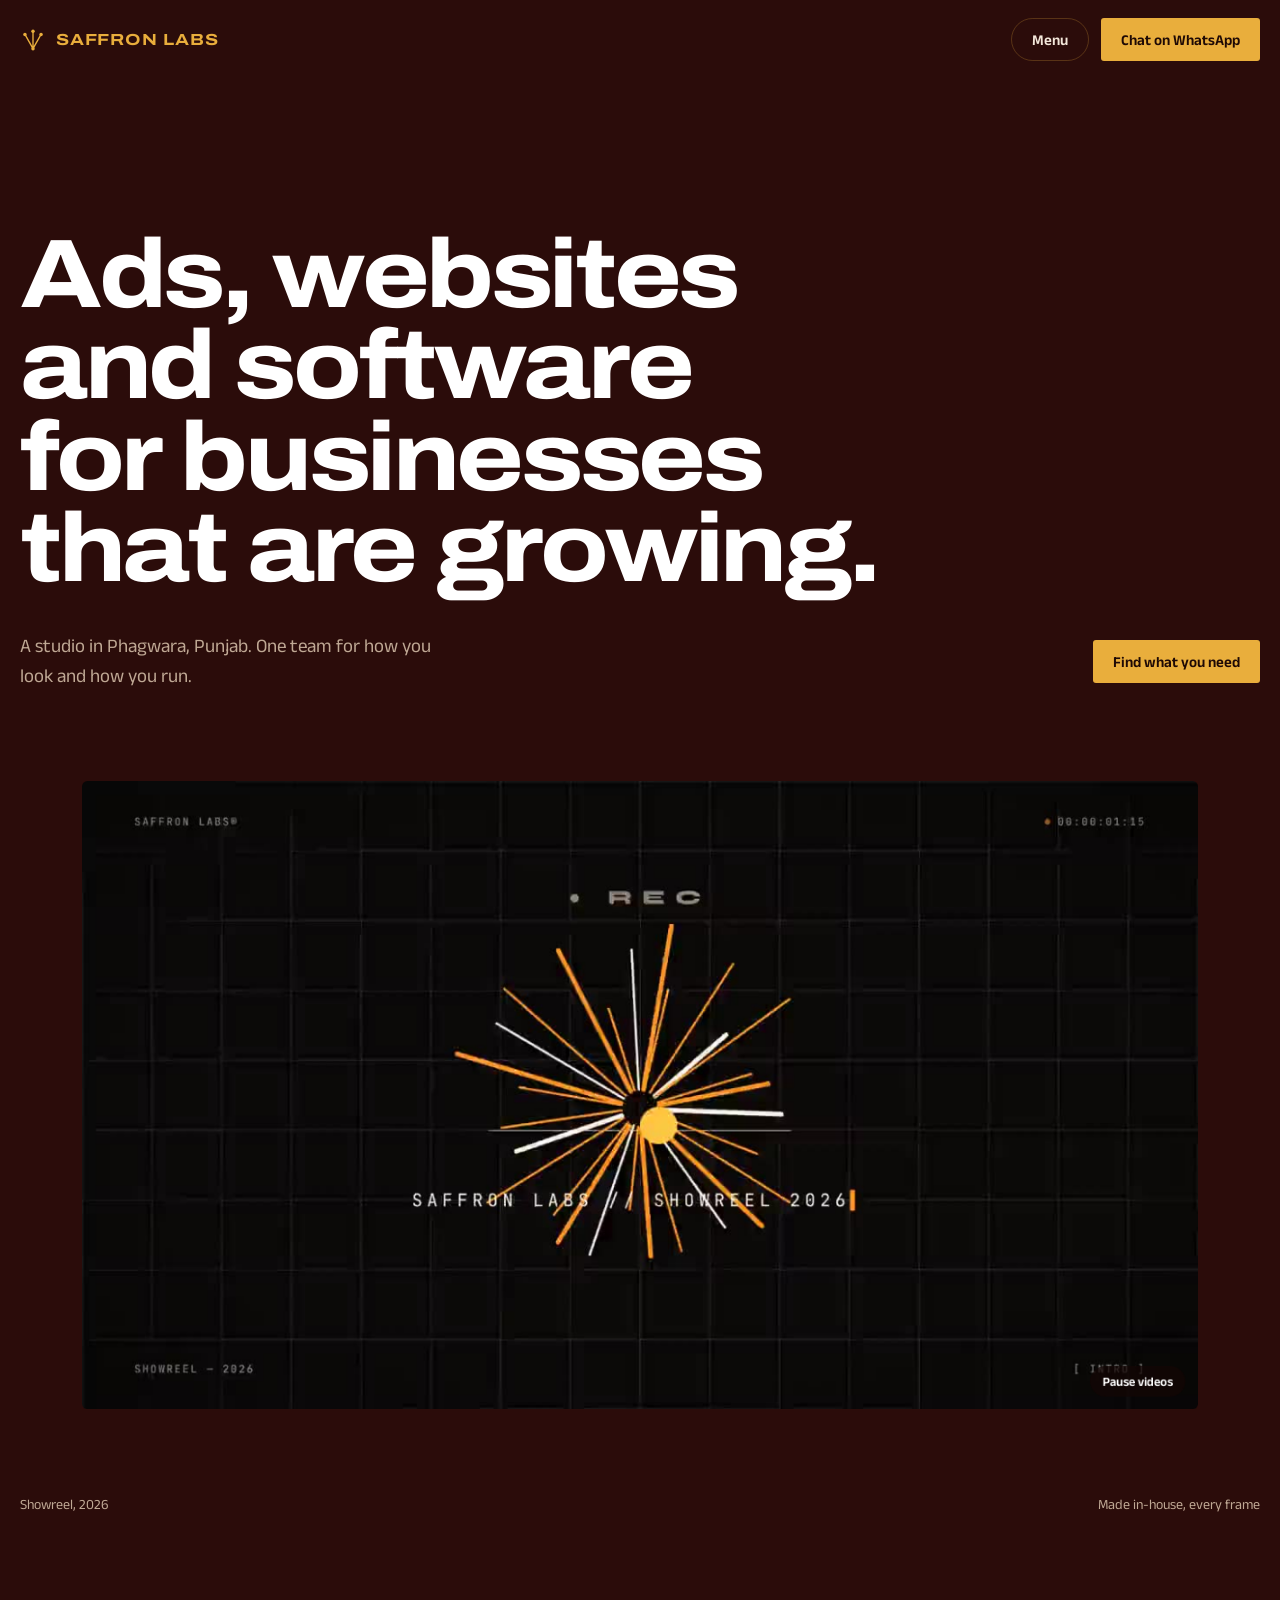
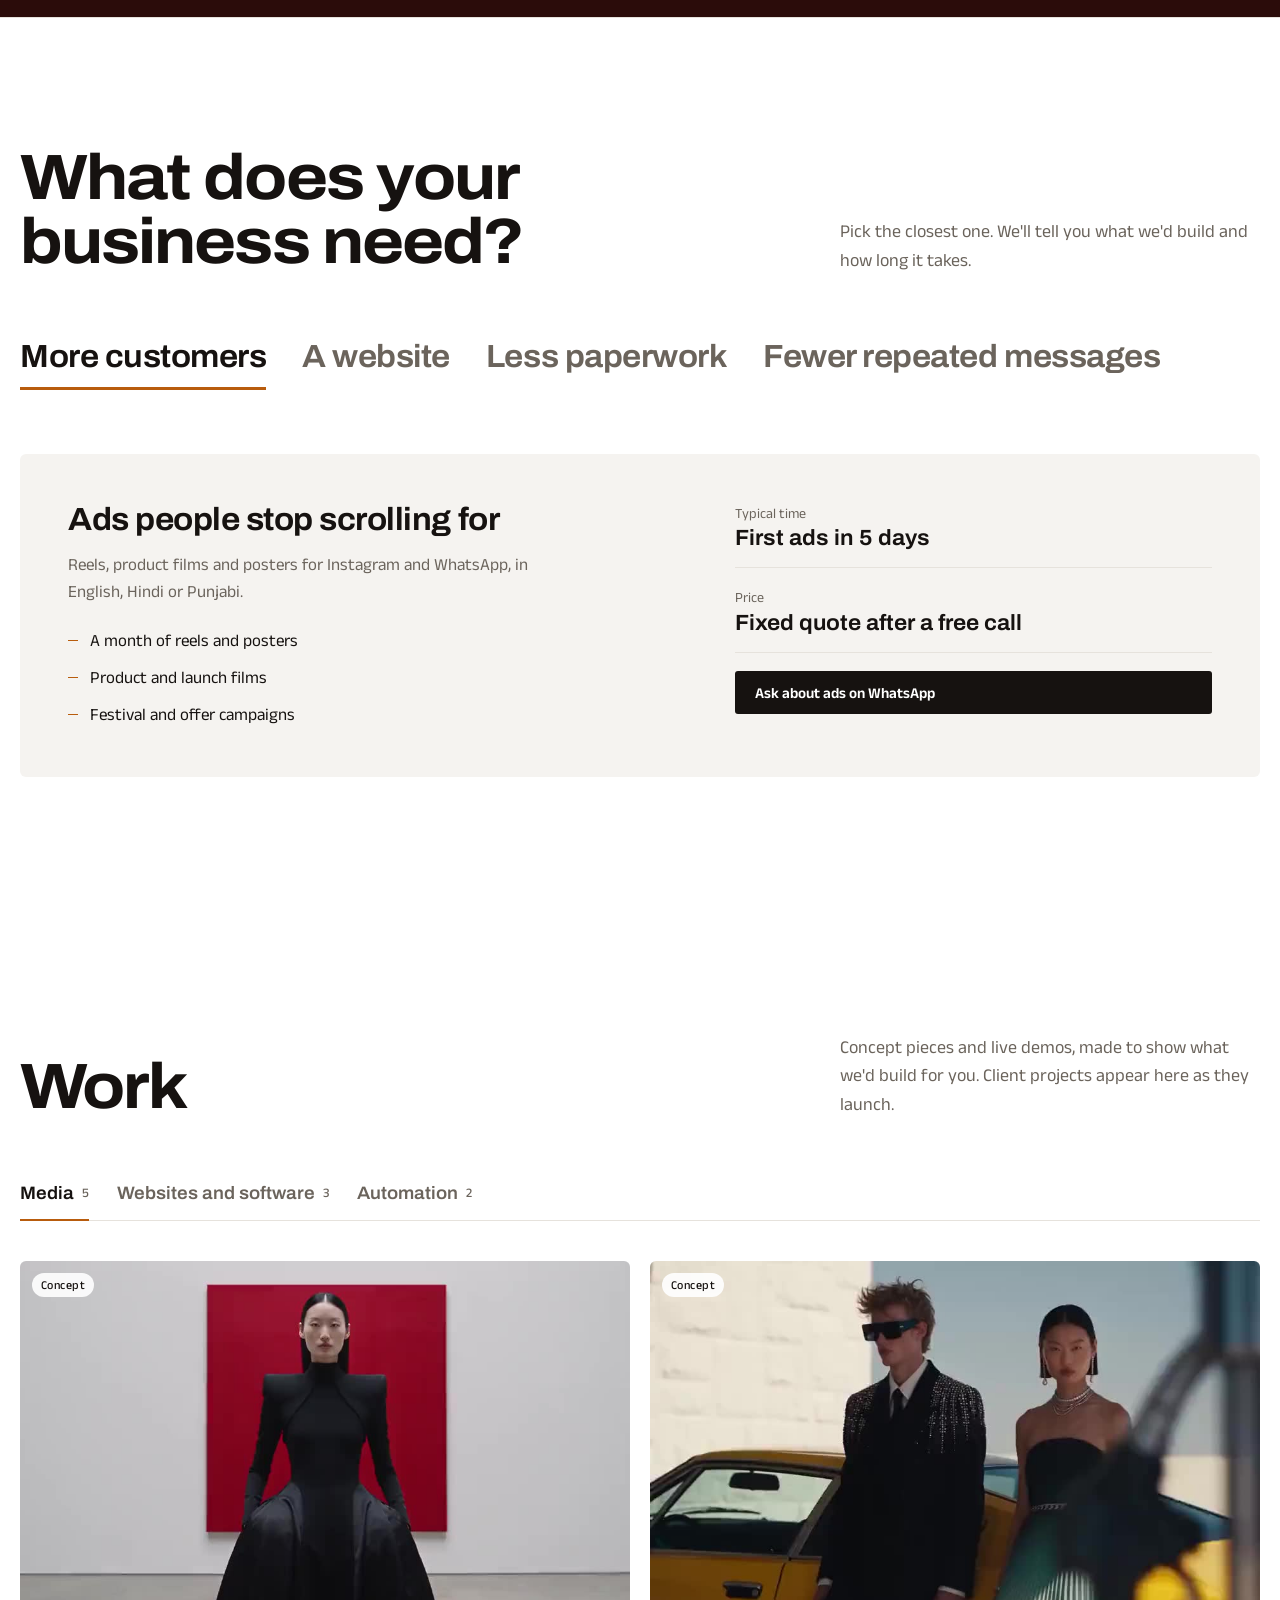
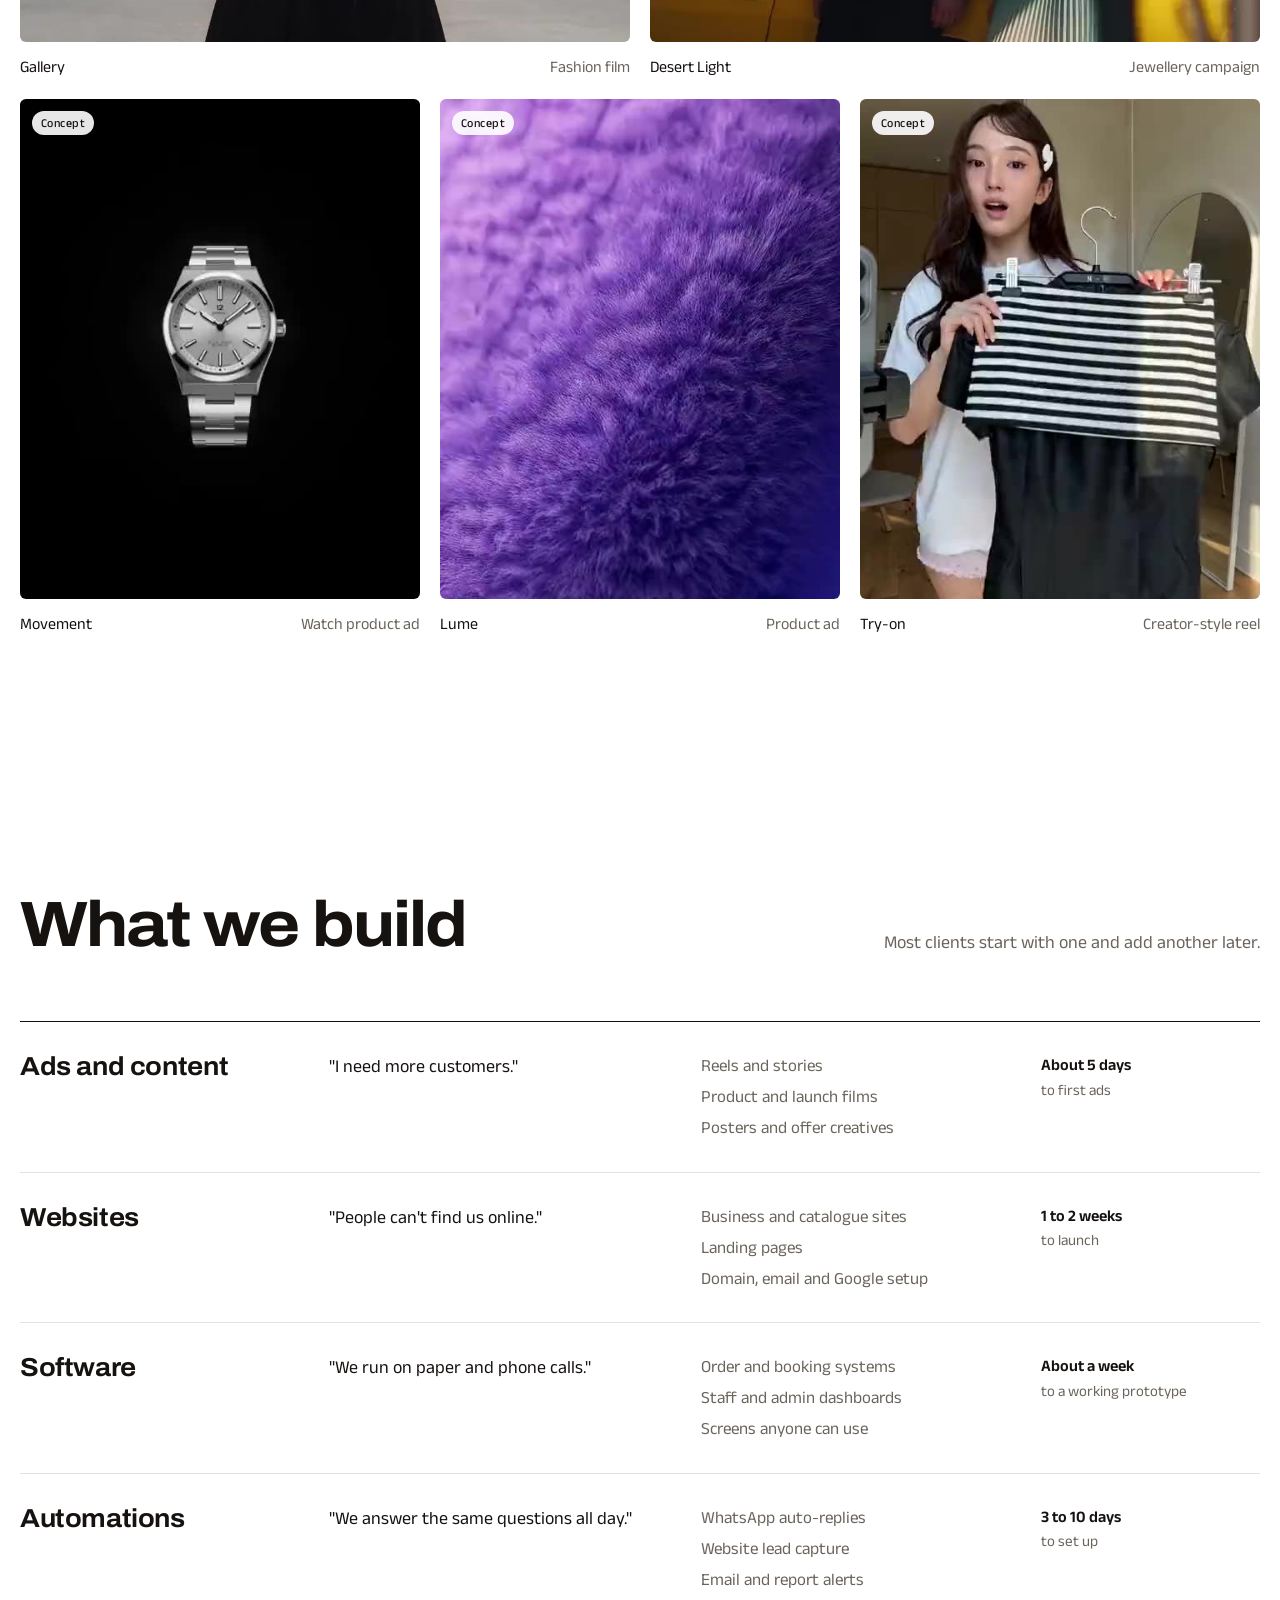
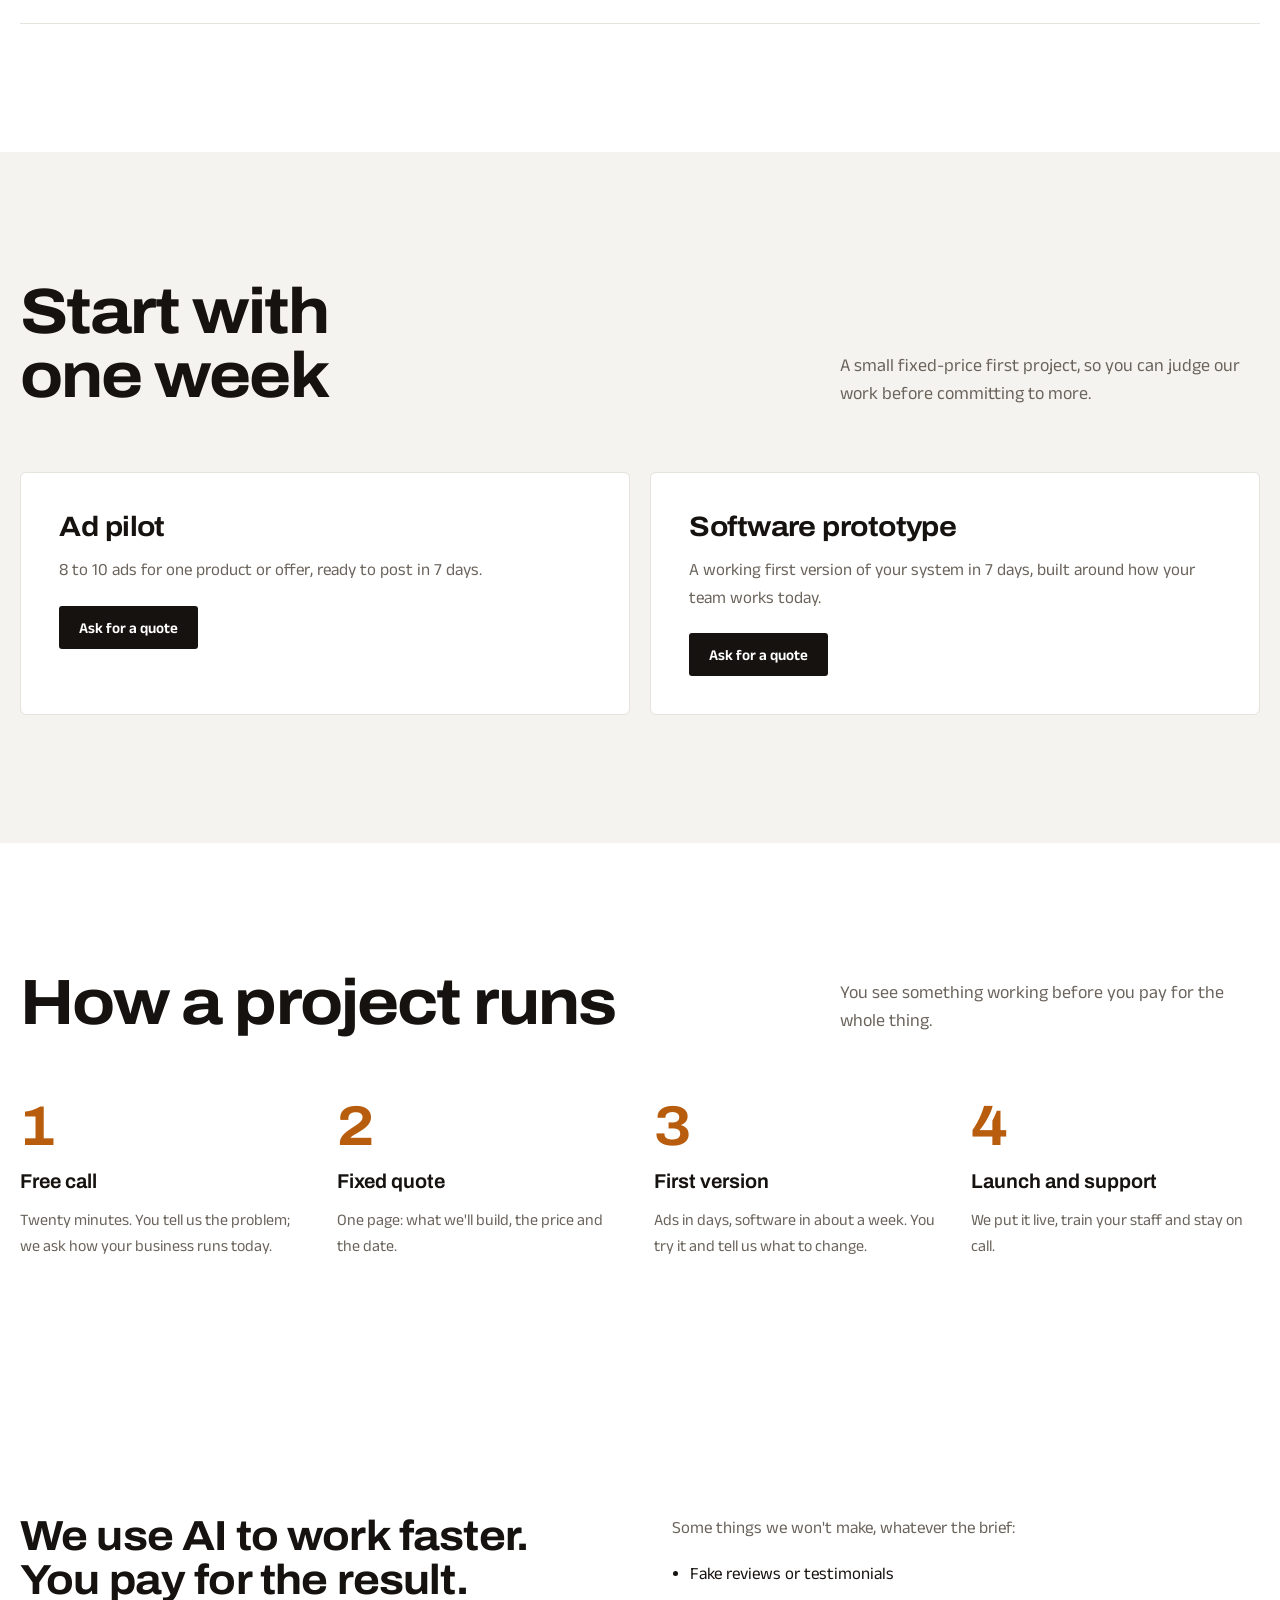
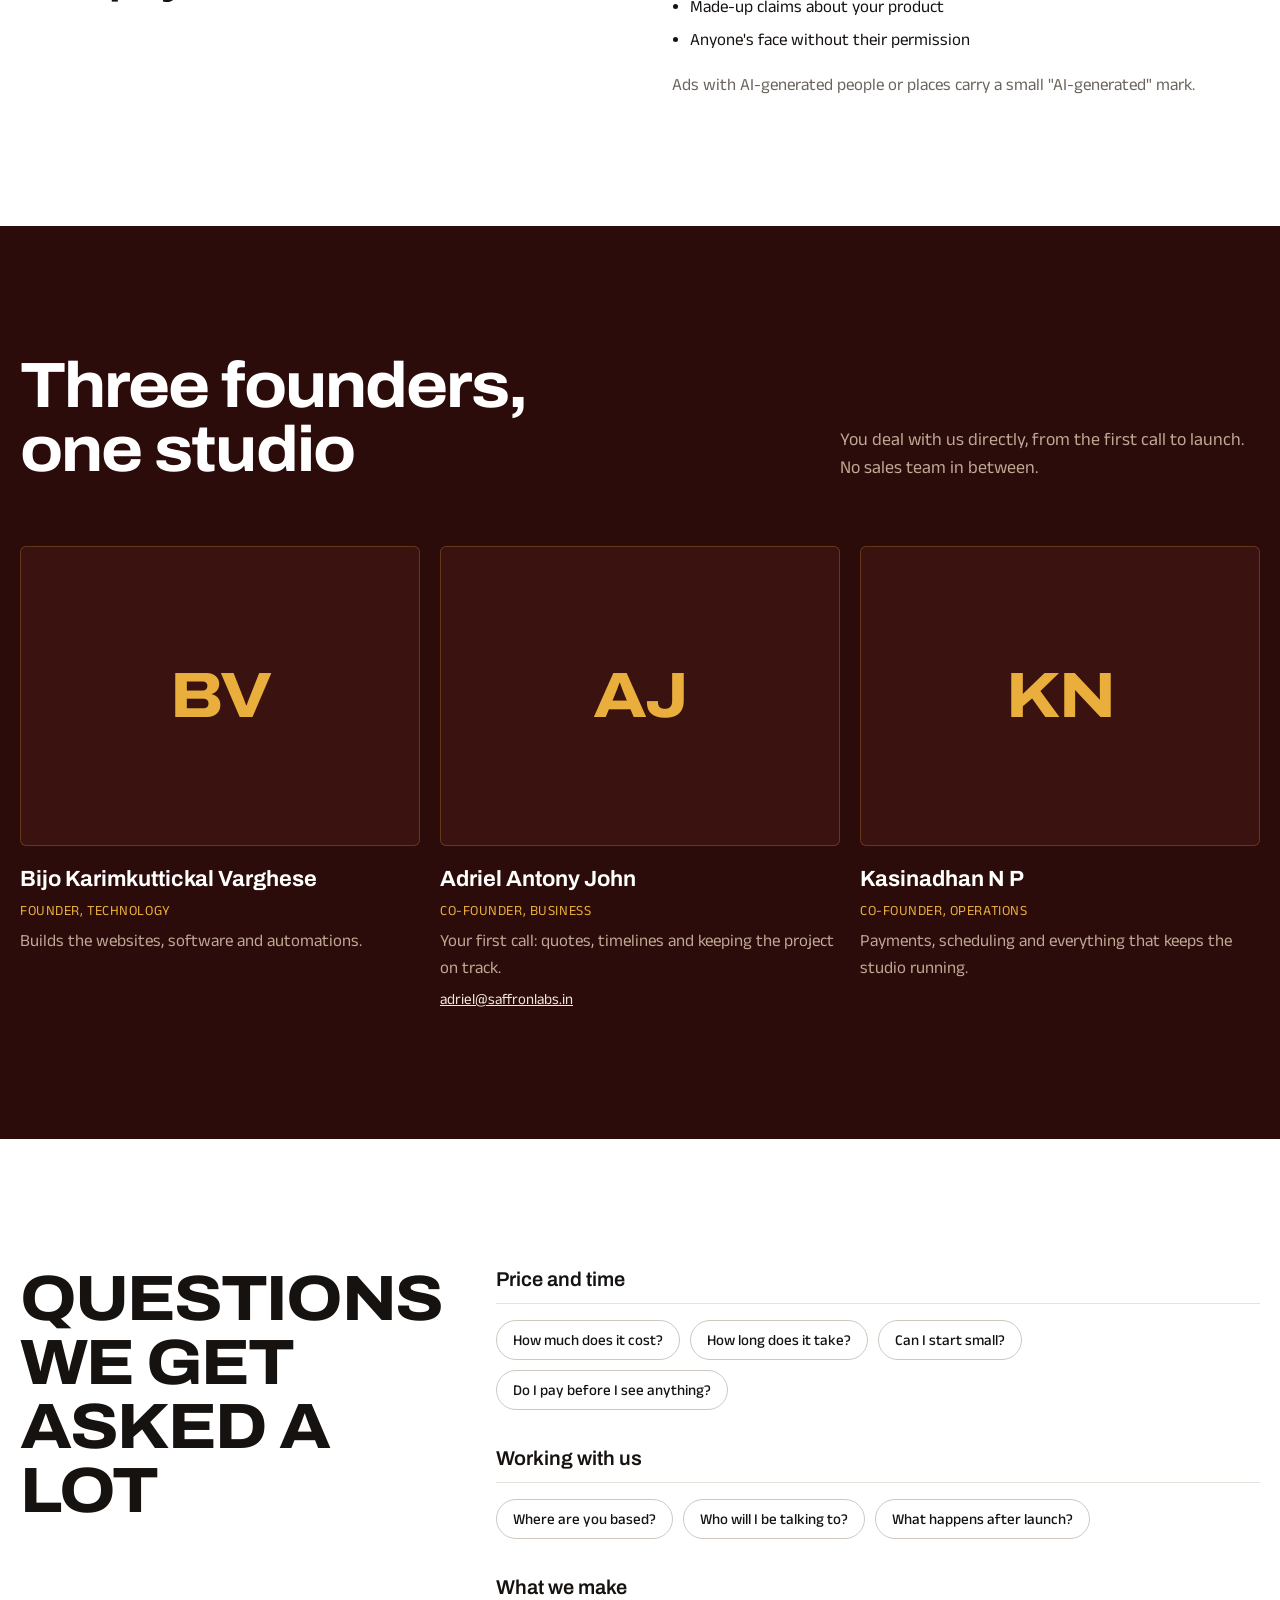
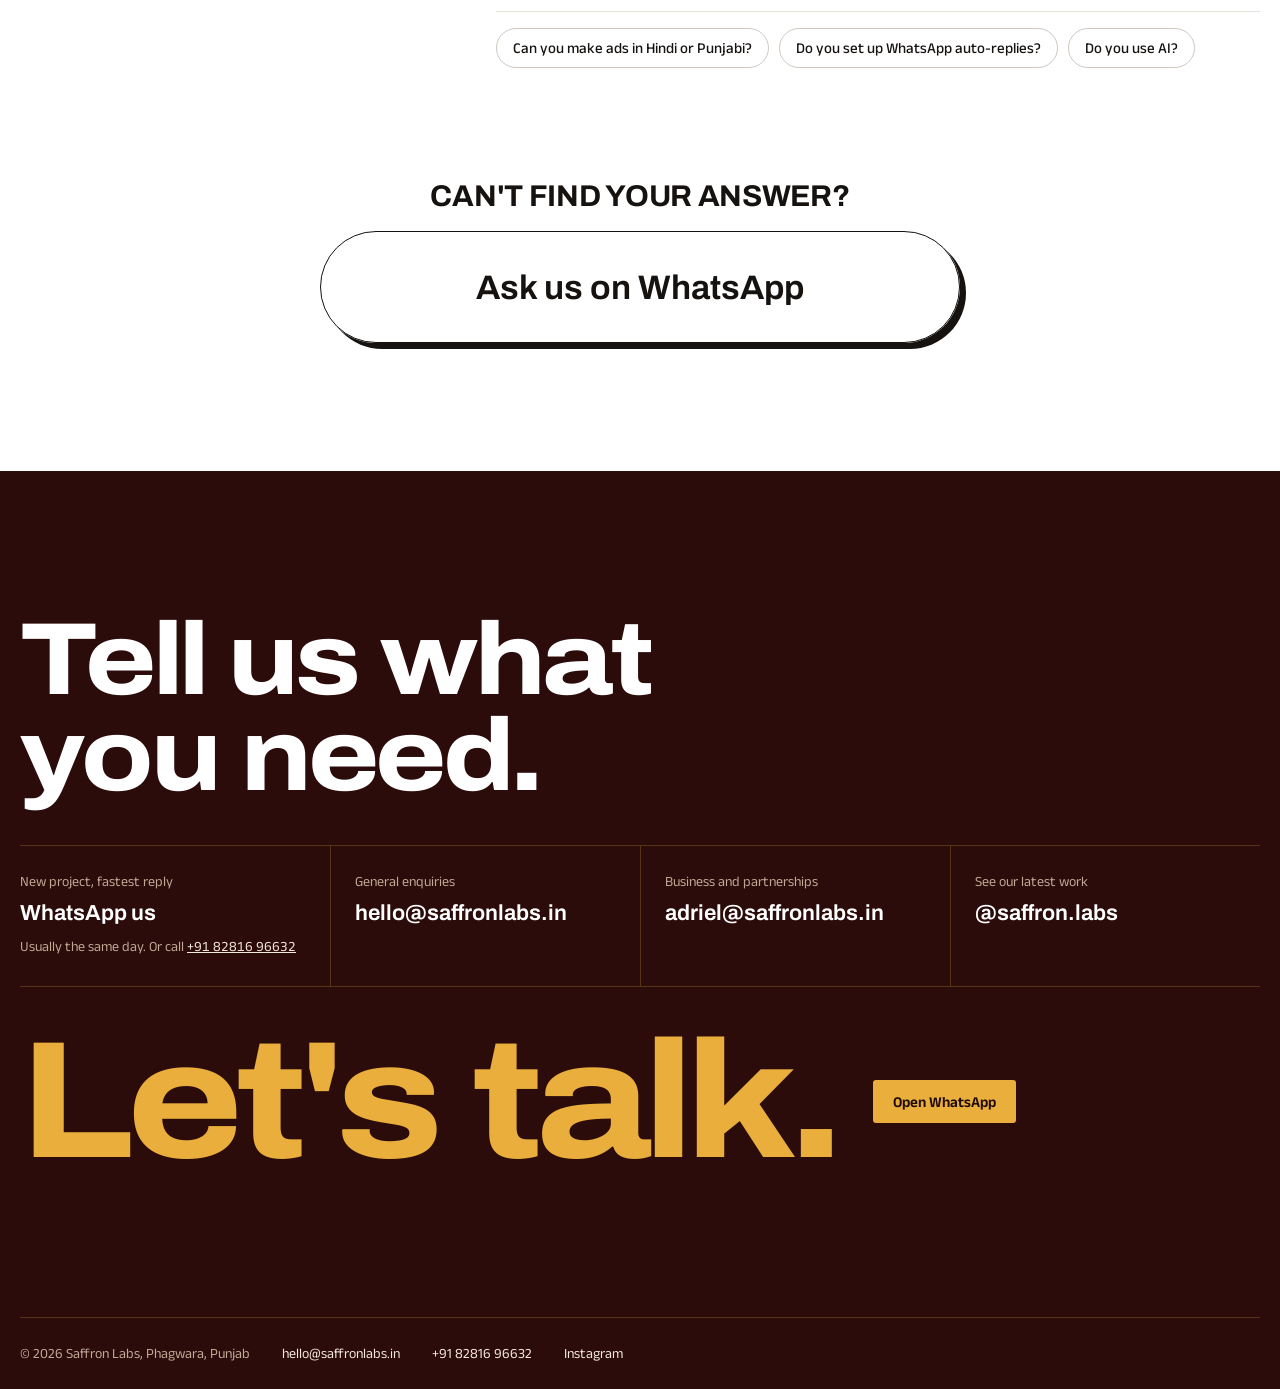
==== commit 081c30e7: "Add slide-in menu, team, FAQ and new contact; accessibility fixes - Menu button opens a maroon slide" ====
--- a/index.html
+++ b/index.html
@@ -22,16 +22,40 @@
 </script>
 </head>
 <body>
+<a class="skip" href="#top">Skip to content</a>
 <header class="top band">
   <div class="wrap">
     <a class="brand" href="#top" aria-label="Saffron Labs home">
       <svg viewBox="0 0 42 42" aria-hidden="true"><path d="M21 35V8M21 35L8 12M21 35L34 12"/><circle cx="21" cy="7" r="2.8"/><circle cx="8" cy="12" r="2.8"/><circle cx="34" cy="12" r="2.8"/><circle cx="21" cy="35" r="2.8"/></svg>
       <span>SAFFRON LABS</span>
     </a>
-    <nav aria-label="Main"><a href="#work">Work</a><a href="#services">Services</a><a href="#process">Process</a><a href="#contact">Contact</a></nav>
-    <a class="btn btn-gold" href="https://wa.me/918281696632?text=Hi%20Saffron%20Labs%2C%20I%27d%20like%20to%20talk%20about%20a%20project." target="_blank" rel="noopener">Chat on WhatsApp</a>
+    <button class="pill" type="button" id="menu-open" aria-haspopup="dialog" aria-controls="menu">Menu</button>
+    <a class="btn btn-gold" href="https://wa.me/918281696632?text=Hi%20Saffron%20Labs%2C%20I%27d%20like%20to%20talk%20about%20a%20project." target="_blank" rel="noopener"><span class="long">Chat on WhatsApp</span><span class="short">WhatsApp</span></a>
   </div>
 </header>
+
+<dialog class="menu" id="menu" aria-label="Menu">
+  <div class="menu-panel">
+    <div class="menu-top">
+      <button class="pill pill-on-dark" type="button" id="menu-close">Close</button>
+    </div>
+    <nav aria-label="Main">
+      <ol class="menu-links">
+        <li><a href="#work">Work<sup aria-hidden="true">01</sup></a></li>
+        <li><a href="#services">Services<sup aria-hidden="true">02</sup></a></li>
+        <li><a href="#process">Process<sup aria-hidden="true">03</sup></a></li>
+        <li><a href="#team">Team<sup aria-hidden="true">04</sup></a></li>
+        <li><a href="#faq">FAQs<sup aria-hidden="true">05</sup></a></li>
+        <li><a href="#contact">Contact<sup aria-hidden="true">06</sup></a></li>
+      </ol>
+    </nav>
+    <div class="menu-foot">
+      <a href="https://wa.me/918281696632?text=Hi%20Saffron%20Labs%2C%20I%27d%20like%20to%20talk%20about%20a%20project." target="_blank" rel="noopener">WhatsApp</a>
+      <a href="mailto:hello@saffronlabs.in">hello@saffronlabs.in</a>
+      <a href="https://www.instagram.com/saffron.labs/" target="_blank" rel="noopener">Instagram</a>
+    </div>
+  </div>
+</dialog>
 
 <main id="top">
   <section class="cover band">
@@ -48,6 +72,7 @@
     <div class="wrap">
       <div class="reel-frame" id="reel">
         <video autoplay muted loop playsinline preload="auto" poster="media/loops/hero.jpg" aria-label="Saffron Labs showreel, 2026"><source src="media/loops/hero.mp4" type="video/mp4"></video>
+        <button class="motion-toggle" type="button" id="motion-toggle" aria-pressed="false">Pause videos</button>
       </div>
       <div class="reel-cap"><span>Showreel, 2026</span><span>Made in-house, every frame</span></div>
     </div>
@@ -231,19 +256,128 @@
       </div>
     </div>
   </section>
+
+  <section class="section band team" id="team">
+    <div class="wrap">
+      <div class="head">
+        <h2>Three founders, one studio</h2>
+        <p>You deal with us directly, from the first call to launch. No sales team in between.</p>
+      </div>
+      <ul class="crew">
+        <li class="mate">
+          <div class="face" aria-hidden="true"><span>BV</span></div>
+          <h3>Bijo Karimkuttickal Varghese</h3>
+          <p class="role">Founder, technology</p>
+          <p>Builds the websites, software and automations.</p>
+        </li>
+        <li class="mate">
+          <div class="face" aria-hidden="true"><span>AJ</span></div>
+          <h3>Adriel Antony John</h3>
+          <p class="role">Co-founder, business</p>
+          <p>Your first call: quotes, timelines and keeping the project on track.</p>
+          <a href="mailto:adriel@saffronlabs.in">adriel@saffronlabs.in</a>
+        </li>
+        <li class="mate">
+          <div class="face" aria-hidden="true"><span>KN</span></div>
+          <h3>Kasinadhan N P</h3>
+          <p class="role">Co-founder, operations</p>
+          <p>Payments, scheduling and everything that keeps the studio running.</p>
+        </li>
+      </ul>
+    </div>
+  </section>
+
+  <section class="section band faq" id="faq">
+    <div class="wrap">
+      <div class="faq-grid">
+        <h2>Questions we get asked a lot</h2>
+        <div class="faq-groups">
+          <div class="faq-group">
+            <h3>Price and time</h3>
+            <div class="faq-chips">
+              <button class="chip" type="button" aria-haspopup="dialog" data-faq="cost">How much does it cost?</button>
+              <button class="chip" type="button" aria-haspopup="dialog" data-faq="time">How long does it take?</button>
+              <button class="chip" type="button" aria-haspopup="dialog" data-faq="small">Can I start small?</button>
+              <button class="chip" type="button" aria-haspopup="dialog" data-faq="pay">Do I pay before I see anything?</button>
+            </div>
+          </div>
+          <div class="faq-group">
+            <h3>Working with us</h3>
+            <div class="faq-chips">
+              <button class="chip" type="button" aria-haspopup="dialog" data-faq="where">Where are you based?</button>
+              <button class="chip" type="button" aria-haspopup="dialog" data-faq="who">Who will I be talking to?</button>
+              <button class="chip" type="button" aria-haspopup="dialog" data-faq="after">What happens after launch?</button>
+            </div>
+          </div>
+          <div class="faq-group">
+            <h3>What we make</h3>
+            <div class="faq-chips">
+              <button class="chip" type="button" aria-haspopup="dialog" data-faq="lang">Can you make ads in Hindi or Punjabi?</button>
+              <button class="chip" type="button" aria-haspopup="dialog" data-faq="bots">Do you set up WhatsApp auto-replies?</button>
+              <button class="chip" type="button" aria-haspopup="dialog" data-faq="ai">Do you use AI?</button>
+            </div>
+          </div>
+        </div>
+      </div>
+      <div class="faq-more">
+        <p>Can't find your answer?</p>
+        <a class="big-cta" href="https://wa.me/918281696632?text=Hi%20Saffron%20Labs%2C%20I%20have%20a%20question." target="_blank" rel="noopener">Ask us on WhatsApp</a>
+      </div>
+
+      <div class="faq-answers" hidden>
+        <div id="faq-cost" data-group="Price and time"><h4>How much does it cost?</h4><p>It depends on what you need, so every project gets a fixed quote after a free 20-minute call. The quote is one page: what we'll build, the price and the date. No surprises later.</p></div>
+        <div id="faq-time" data-group="Price and time"><h4>How long does it take?</h4><p>First ads in about 5 days. Websites launch in 1 to 2 weeks. Software gets a working prototype in about a week. Automations take 3 to 10 days to set up.</p></div>
+        <div id="faq-small" data-group="Price and time"><h4>Can I start small?</h4><p>Yes. Start with a one-week project: an ad pilot of 8 to 10 ads for one product or offer, or a working software prototype. You judge our work before committing to more.</p></div>
+        <div id="faq-pay" data-group="Price and time"><h4>Do I pay before I see anything?</h4><p>You see something working before you pay for the whole thing. We share a first version early, you tell us what to change, and we finish from there.</p></div>
+        <div id="faq-where" data-group="Working with us"><h4>Where are you based?</h4><p>Phagwara, Punjab. We work with businesses in Phagwara, Jalandhar and across Punjab, in person or over WhatsApp.</p></div>
+        <div id="faq-who" data-group="Working with us"><h4>Who will I be talking to?</h4><p>The founders. Adriel handles your project and quote, and Bijo builds it. There's no sales team in between.</p></div>
+        <div id="faq-after" data-group="Working with us"><h4>What happens after launch?</h4><p>We put it live, train your staff and stay on call. If something needs changing later, message us on WhatsApp.</p></div>
+        <div id="faq-lang" data-group="What we make"><h4>Can you make ads in Hindi or Punjabi?</h4><p>Yes. Reels, product films and posters can be in English, Hindi or Punjabi.</p></div>
+        <div id="faq-bots" data-group="What we make"><h4>Do you set up WhatsApp auto-replies?</h4><p>Yes. We set up replies for the questions you answer every day, like timings, menus and bookings, plus alerts when a new enquiry comes in from your website.</p></div>
+        <div id="faq-ai" data-group="What we make"><h4>Do you use AI?</h4><p>Yes, to work faster, and you pay for the result. We never make fake reviews, made-up product claims or anyone's face without their permission. Ads with AI-generated people or places carry a small "AI-generated" mark.</p></div>
+      </div>
+    </div>
+  </section>
 </main>
+
+<dialog class="answer-panel" id="faq-panel" aria-labelledby="faq-q">
+  <div class="ap-inner">
+    <p class="ap-group" id="faq-g"></p>
+    <h3 id="faq-q"></h3>
+    <div class="ap-body" id="faq-body"></div>
+    <button class="pill pill-on-dark ap-close" type="button" id="faq-close">Close</button>
+  </div>
+</dialog>
 
 <section class="contact band" id="contact">
   <div class="wrap">
     <h2>Tell us what you need.</h2>
     <div class="ways">
-      <div class="way"><span>WhatsApp, usually same-day reply</span><b>+91 82816 96632</b></div>
-      <div class="way"><span>Email</span><b>hello@saffronlabs.in</b></div>
+      <div class="way">
+        <span>New project, fastest reply</span>
+        <a href="https://wa.me/918281696632?text=Hi%20Saffron%20Labs%2C%20I%27d%20like%20to%20talk%20about%20a%20project." target="_blank" rel="noopener">WhatsApp us</a>
+        <small>Usually the same day. Or call <a href="tel:+918281696632">+91 82816 96632</a></small>
+      </div>
+      <div class="way">
+        <span>General enquiries</span>
+        <a href="mailto:hello@saffronlabs.in">hello@saffronlabs.in</a>
+      </div>
+      <div class="way">
+        <span>Business and partnerships</span>
+        <a href="mailto:adriel@saffronlabs.in">adriel@saffronlabs.in</a>
+      </div>
+      <div class="way">
+        <span>See our latest work</span>
+        <a href="https://www.instagram.com/saffron.labs/" target="_blank" rel="noopener">@saffron.labs</a>
+      </div>
+    </div>
+    <div class="sayhi">
+      <p class="sayhi-word" aria-hidden="true">Let's talk.</p>
       <a class="btn btn-gold" href="https://wa.me/918281696632?text=Hi%20Saffron%20Labs%2C%20I%27d%20like%20to%20talk%20about%20a%20project." target="_blank" rel="noopener">Open WhatsApp</a>
     </div>
   </div>
 </section>
-<footer class="band"><div class="wrap"><span>© 2026 Saffron Labs, Phagwara, Punjab</span><span>hello@saffronlabs.in</span><span>+91 82816 96632</span></div></footer>
+<footer class="band"><div class="wrap"><span>© 2026 Saffron Labs, Phagwara, Punjab</span><a href="mailto:hello@saffronlabs.in">hello@saffronlabs.in</a><a href="tel:+918281696632">+91 82816 96632</a><a href="https://www.instagram.com/saffron.labs/" target="_blank" rel="noopener">Instagram</a></div></footer>
 <script src="script.js"></script>
 </body>
 </html>
--- a/style.css
+++ b/style.css
@@ -10,6 +10,7 @@
 *{box-sizing:border-box}
 [hidden]{display:none!important}
 html{scroll-behavior:smooth}
+section[id]{scroll-margin-top:76px}
 body{background:var(--white);color:var(--ink);font:400 17px/1.6 var(--text);margin:0}
 body::before{content:"";position:fixed;inset:0 0 auto;height:env(safe-area-inset-top,0px);z-index:10;background:var(--maroon)}
 a{color:inherit}
@@ -27,9 +28,14 @@
 .brand svg{width:26px;height:26px;fill:none;stroke:var(--gold);stroke-width:2.2;stroke-linecap:round}
 .brand svg circle{fill:var(--gold);stroke:none}
 .brand span{font:700 16px/1 var(--display);font-variation-settings:"wdth" 120;letter-spacing:.05em}
-.top nav{display:flex;gap:26px;margin-left:auto}
-.top nav a{text-decoration:none;font-size:15px}
-.top nav a:hover{color:var(--gold)}
+.skip{position:absolute;left:16px;top:-60px;z-index:20;background:var(--gold);color:var(--on-gold);padding:10px 16px;border-radius:3px;font-weight:600;text-decoration:none}
+.skip:focus{top:12px}
+.top .wrap{gap:12px}
+.top .brand{margin-right:auto}
+.pill{font:600 15px/1 var(--text);padding:13px 20px;border-radius:999px;border:1px solid var(--maroon-line);background:transparent;color:var(--on-maroon);cursor:pointer;transition:border-color .15s,color .15s}
+.pill:hover{border-color:var(--gold);color:var(--gold)}
+.pill:focus-visible,.top .btn:focus-visible,.contact a:focus-visible,footer a:focus-visible{outline-color:var(--gold)}
+.btn .short{display:none}
 .btn{display:inline-flex;align-items:center;gap:10px;text-decoration:none;font:600 15px/1 var(--text);padding:14px 20px;border-radius:3px;border:0;cursor:pointer;white-space:nowrap;transition:background-color .15s}
 .btn-gold{background:var(--gold);color:var(--on-gold)}
 .btn-gold:hover{background:#f3bf57}
@@ -46,7 +52,11 @@
 .reel{background:var(--maroon)}
 .reel .wrap{padding-bottom:clamp(56px,8vw,120px)}
 .reel-frame{border-radius:6px;overflow:hidden;aspect-ratio:16/9;max-width:100%;background:#120403;transform-origin:50% 0;will-change:transform}
+.reel-frame{position:relative}
 .reel-frame video{width:100%;height:100%;object-fit:cover;display:block}
+.motion-toggle{position:absolute;right:14px;bottom:14px;font:600 14px/1 var(--text);padding:10px 14px;border-radius:999px;border:0;background:rgba(20,6,5,.72);color:#fff;cursor:pointer}
+.motion-toggle:hover{background:rgba(20,6,5,.9)}
+.motion-toggle:focus-visible{outline-color:var(--gold)}
 .reel-cap{display:flex;justify-content:space-between;gap:16px;margin-top:14px;font-size:14px;color:var(--muted-on-maroon)}
 
 /* sections */
@@ -58,7 +68,7 @@
 /* picker */
 .need{border-top:1px solid var(--line)}
 .tabs{display:flex;flex-wrap:wrap;gap:8px 36px}
-.tab{font:650 clamp(22px,2.6vw,32px)/1.2 var(--display);font-variation-settings:"wdth" 104;letter-spacing:-.015em;background:none;border:0;padding:0 0 10px;color:#b6aea5;cursor:pointer;border-bottom:3px solid transparent;transition:color .15s}
+.tab{font:650 clamp(22px,2.6vw,32px)/1.2 var(--display);font-variation-settings:"wdth" 104;letter-spacing:-.015em;background:none;border:0;padding:0 0 10px;color:var(--quiet);cursor:pointer;border-bottom:3px solid transparent;transition:color .15s}
 .tab:hover{color:var(--ink)}
 .tab[aria-selected="true"]{color:var(--ink);border-bottom-color:var(--saffron)}
 .answer{display:grid;grid-template-columns:minmax(0,1.3fr) minmax(0,1fr);gap:48px;background:var(--panel);border-radius:6px;padding:clamp(24px,4vw,48px)}
@@ -119,17 +129,25 @@
 .contact{background:var(--maroon);color:var(--on-maroon)}
 .contact .wrap{padding-block:clamp(80px,11vw,150px);display:grid;gap:40px}
 .contact h2{font-size:clamp(44px,8vw,120px);line-height:.94;font-weight:760;font-variation-settings:"wdth" 114;letter-spacing:-.035em;color:var(--white);max-width:12ch}
-.ways{display:grid;grid-template-columns:repeat(3,minmax(0,auto));gap:24px 56px;align-items:end;justify-content:start}
-.way span{display:block;font-size:14px;color:var(--muted-on-maroon)}
-.way b{font:650 clamp(20px,2.2vw,28px)/1.3 var(--display);color:var(--white);user-select:all;font-variant-numeric:tabular-nums}
+.ways{display:grid;grid-template-columns:repeat(4,minmax(0,1fr));border-top:1px solid var(--maroon-line)}
+.way{display:grid;gap:8px;align-content:start;padding:24px 24px 28px 0;border-bottom:1px solid var(--maroon-line)}
+.way + .way{padding-left:24px;border-left:1px solid var(--maroon-line)}
+.way > span{font-size:14px;color:var(--muted-on-maroon)}
+.way > a{font:650 clamp(20px,1.7vw,24px)/1.25 var(--display);color:var(--white);text-decoration:none;overflow-wrap:anywhere;width:max-content;max-width:100%;background:linear-gradient(var(--gold),var(--gold)) 0 100%/0 2px no-repeat;transition:background-size .25s,color .15s}
+.way > a:hover{color:var(--gold);background-size:100% 2px}
+.way small{font-size:14px;color:var(--muted-on-maroon)}
+.way small a{color:var(--on-maroon);font-variant-numeric:tabular-nums;white-space:nowrap}
+.sayhi{display:flex;flex-wrap:wrap;align-items:center;gap:20px 36px}
+.sayhi-word{font:760 clamp(64px,13vw,200px)/.9 var(--display);font-variation-settings:"wdth" 114;letter-spacing:-.045em;color:var(--gold)}
 footer{background:var(--maroon);color:var(--muted-on-maroon);font-size:14px}
 footer .wrap{display:flex;flex-wrap:wrap;gap:12px 32px;padding-block:24px;border-top:1px solid var(--maroon-line)}
 footer a{color:var(--on-maroon);text-decoration:none}
+footer a:hover{color:var(--gold)}
 
 
 /* work tabs and demos */
 .wtabs{display:flex;flex-wrap:wrap;gap:8px 28px;border-bottom:1px solid var(--line);margin-bottom:-24px}
-.wtab{font:600 18px/1.2 var(--display);font-variation-settings:"wdth" 104;background:none;border:0;padding:0 0 14px;margin-bottom:-1px;color:#9b928a;cursor:pointer;border-bottom:2px solid transparent;transition:color .15s}
+.wtab{font:600 18px/1.2 var(--display);font-variation-settings:"wdth" 104;background:none;border:0;padding:0 0 14px;margin-bottom:-1px;color:var(--quiet);cursor:pointer;border-bottom:2px solid transparent;transition:color .15s}
 .wtab span{font:500 13px/1 var(--text);color:var(--quiet);margin-left:4px;vertical-align:2px}
 .wtab:hover{color:var(--ink)}
 .wtab[aria-selected="true"]{color:var(--ink);border-bottom-color:var(--saffron)}
@@ -190,15 +208,78 @@
 .flow{width:100%;display:grid;gap:22px;justify-items:start}
 .steps3{width:100%;display:grid;grid-template-columns:repeat(3,minmax(0,1fr));gap:14px}
 .fstep{background:#fff;border:1px solid var(--line);border-radius:6px;padding:16px;display:grid;gap:6px;align-content:start;transition:border-color .25s,background-color .25s}
-.fstep span{font:700 28px/1 var(--display);color:#cfc7be;transition:color .25s}
+.fstep span{font:700 28px/1 var(--display);color:#8d857c;transition:color .25s}
 .fstep b{font:650 16px/1.25 var(--display)}
 .fstep small{font-size:13px;color:var(--quiet)}
 .fstep.on{border-color:var(--saffron);background:#fdf6ec}
 .fstep.on span{color:var(--saffron)}
 .flow-note{font-size:14px;color:var(--quiet)}
 
+/* menu */
+html:has(dialog[open]){overflow:hidden}
+dialog{color:inherit}
+.menu,.answer-panel{margin:0;padding:0;border:0;background:transparent;width:100%;height:100%;max-width:none;max-height:none;overflow:hidden}
+.menu::backdrop,.answer-panel::backdrop{background:rgba(20,6,5,.6)}
+.menu-panel{height:100%;width:min(640px,100%);background:var(--maroon);color:var(--on-maroon);display:flex;flex-direction:column;justify-content:space-between;gap:40px;padding:calc(18px + env(safe-area-inset-top,0px)) max(16px,env(safe-area-inset-right,0px)) calc(28px + env(safe-area-inset-bottom,0px)) max(24px,env(safe-area-inset-left,0px));overflow-y:auto}
+.menu[open] .menu-panel{animation:slide-l .42s cubic-bezier(.2,.8,.2,1)}
+@keyframes slide-l{from{transform:translateX(-100%)}}
+.menu-links{list-style:none;margin:0;padding:0;font:740 clamp(40px,7vw,78px)/1.06 var(--display);font-variation-settings:"wdth" 108;letter-spacing:-.03em}
+.menu-links li{display:inline}
+.menu-links li:not(:last-child)::after{content:" / " / "";color:var(--muted-on-maroon);font-weight:400}
+.menu-links a{color:var(--white);text-decoration:none;transition:color .15s}
+.menu-links a:hover,.menu-links a:focus-visible{color:var(--gold)}
+.menu-links a:focus-visible{outline-color:var(--gold)}
+.menu-links sup{font:600 .28em/1 var(--text);color:var(--gold);margin-left:.15em;vertical-align:1.9em;letter-spacing:0}
+.menu-foot{display:flex;flex-wrap:wrap;gap:10px 28px;font-size:15px;border-top:1px solid var(--maroon-line);padding-top:20px}
+.menu-foot a{color:var(--on-maroon);text-decoration:none}
+.menu-foot a:hover{color:var(--gold)}
+.pill-on-dark:focus-visible,.menu-foot a:focus-visible,.ap-inner a:focus-visible{outline-color:var(--gold)}
+
+/* team */
+.team{background:var(--maroon);color:var(--on-maroon)}
+.team .head h2{color:var(--white)}
+.team .head p{color:var(--muted-on-maroon)}
+.crew{list-style:none;margin:0;padding:0;display:grid;grid-template-columns:repeat(3,minmax(0,1fr));gap:20px}
+.mate{display:grid;gap:6px;align-content:start}
+.mate .face{aspect-ratio:4/3;border-radius:6px;background:var(--maroon-2);border:1px solid var(--maroon-line);display:grid;place-items:center;margin-bottom:14px;transition:border-color .2s}
+.mate:hover .face{border-color:var(--gold)}
+.face span{font:760 clamp(36px,5vw,72px)/1 var(--display);font-variation-settings:"wdth" 114;letter-spacing:-.03em;color:var(--gold)}
+.mate h3{font-size:22px;line-height:1.2;font-weight:680;color:var(--white)}
+.mate .role{font-size:14px;letter-spacing:.04em;text-transform:uppercase;color:var(--gold)}
+.mate p:not(.role){color:var(--muted-on-maroon)}
+.mate a{color:var(--on-maroon);font-size:15px;width:max-content;max-width:100%;overflow-wrap:anywhere}
+.mate a:hover{color:var(--gold)}
+.mate a:focus-visible{outline-color:var(--gold)}
+
+/* faq */
+.faq-grid{display:grid;grid-template-columns:minmax(0,.8fr) minmax(0,1.4fr);gap:40px}
+.faq-grid h2{font-size:clamp(34px,5vw,64px);line-height:1;font-weight:760;font-variation-settings:"wdth" 110;letter-spacing:-.03em;text-transform:uppercase;max-width:9ch}
+.faq-groups{display:grid;gap:36px}
+.faq-group h3{font:600 20px/1.2 var(--display);padding-bottom:12px;border-bottom:1px solid var(--line);margin-bottom:16px}
+.faq-chips{display:flex;flex-wrap:wrap;gap:10px}
+.chip{font:500 15px/1.2 var(--text);padding:10px 16px;border-radius:999px;border:1px solid #cfc8c0;background:var(--white);color:var(--ink);cursor:pointer;text-align:left;transition:background-color .15s,border-color .15s,color .15s}
+.chip:hover,.chip[aria-expanded="true"]{background:var(--maroon);border-color:var(--maroon);color:var(--white)}
+.faq-more{display:grid;justify-items:center;gap:18px;text-align:center;padding-top:clamp(24px,4vw,48px)}
+.faq-more p{font:700 clamp(22px,2.6vw,30px)/1.1 var(--display);text-transform:uppercase;letter-spacing:-.01em}
+.big-cta{display:flex;align-items:center;justify-content:center;width:min(640px,100%);min-height:clamp(76px,9vw,112px);padding:0 24px;border-radius:999px;border:1.5px solid var(--ink);box-shadow:6px 6px 0 var(--ink);font:650 clamp(22px,2.8vw,34px)/1.1 var(--display);color:var(--ink);text-decoration:none;transition:background-color .2s,color .2s,box-shadow .2s,transform .2s}
+.big-cta:hover{background:var(--maroon);color:var(--gold);border-color:var(--maroon);box-shadow:2px 2px 0 var(--maroon);transform:translate(4px,4px)}
+.answer-panel{display:none;justify-content:flex-end}
+.answer-panel[open]{display:flex}
+.ap-inner{height:100%;width:min(480px,100%);background:var(--maroon);color:var(--on-maroon);display:grid;grid-template-rows:auto auto 1fr auto;gap:16px;padding:calc(28px + env(safe-area-inset-top,0px)) max(24px,env(safe-area-inset-right,0px)) calc(28px + env(safe-area-inset-bottom,0px)) 28px;overflow-y:auto}
+.answer-panel[open] .ap-inner{animation:slide-r .38s cubic-bezier(.2,.8,.2,1)}
+@keyframes slide-r{from{transform:translateX(100%)}}
+.ap-group{font-size:14px;letter-spacing:.04em;text-transform:uppercase;color:var(--gold)}
+.ap-inner h3{font-size:clamp(26px,3vw,34px);line-height:1.1;font-weight:700;color:var(--white)}
+.ap-body{font-size:18px;color:var(--on-maroon)}
+.ap-close{justify-self:start}
+
 @media (max-width:960px){
-  .top nav{display:none}.top .btn{margin-left:auto}
+  .ways{grid-template-columns:repeat(2,minmax(0,1fr))}
+  .way:nth-child(3){padding-left:0;border-left:0}
+  .crew{grid-template-columns:minmax(0,1fr)}
+  .mate{grid-template-columns:96px minmax(0,1fr);column-gap:20px}
+  .mate .face{grid-row:span 4;aspect-ratio:1}
+  .faq-grid{grid-template-columns:minmax(0,1fr)}
   .head{grid-template-columns:minmax(0,1fr)}.head p{justify-self:start}
   .answer,.offers,.promise .wrap{grid-template-columns:minmax(0,1fr)}
   .svc{grid-template-columns:minmax(0,1fr) minmax(0,1fr);gap:12px 24px}
@@ -206,13 +287,16 @@
   .grid{grid-template-columns:repeat(2,minmax(0,1fr))}
   .piece,.piece.wide{grid-column:span 1}
   .piece.wide{grid-column:span 2}
-  .ways{grid-template-columns:minmax(0,1fr)}
   .piece.span4{grid-column:span 2}
   .steps3{grid-template-columns:minmax(0,1fr)}
 }
 @media (max-width:520px){
-  .brand span{font-size:14px}
-  .top .btn{padding:11px 14px;font-size:14px}
+  .brand span{font-size:13px}
+  .top .wrap{gap:8px}
+  .top .btn,.top .pill{padding:11px 14px;font-size:14px}
+  .btn .long{display:none}.btn .short{display:inline}
+  .ways{grid-template-columns:minmax(0,1fr)}
+  .way + .way{padding-left:0;border-left:0}
   .svc{grid-template-columns:minmax(0,1fr)}
   .steps{grid-template-columns:minmax(0,1fr)}
   .grid{grid-template-columns:minmax(0,1fr)}
@@ -221,7 +305,8 @@
   .piece.span4,.piece.full{grid-column:span 1}
   .prods{grid-template-columns:repeat(2,minmax(0,1fr))}
   .row{grid-template-columns:auto minmax(0,1fr) auto}
-  .row .st{display:none}
+  .row .st{grid-column:2;grid-row:2;justify-self:start}
+  .row .mark{grid-column:3;grid-row:1 / span 2}
   .kpis{grid-template-columns:repeat(2,minmax(0,1fr))}
   .kpis div:nth-child(2){border-right:0}
   .kpis div:nth-child(-n+2){border-bottom:1px solid var(--line)}
@@ -232,5 +317,6 @@
   html{scroll-behavior:auto}
   *{transition:none!important}
   .reel-frame{transform:none!important}
+  .menu[open] .menu-panel,.answer-panel[open] .ap-inner{animation:none}
   .btn:active{transform:none}
 }
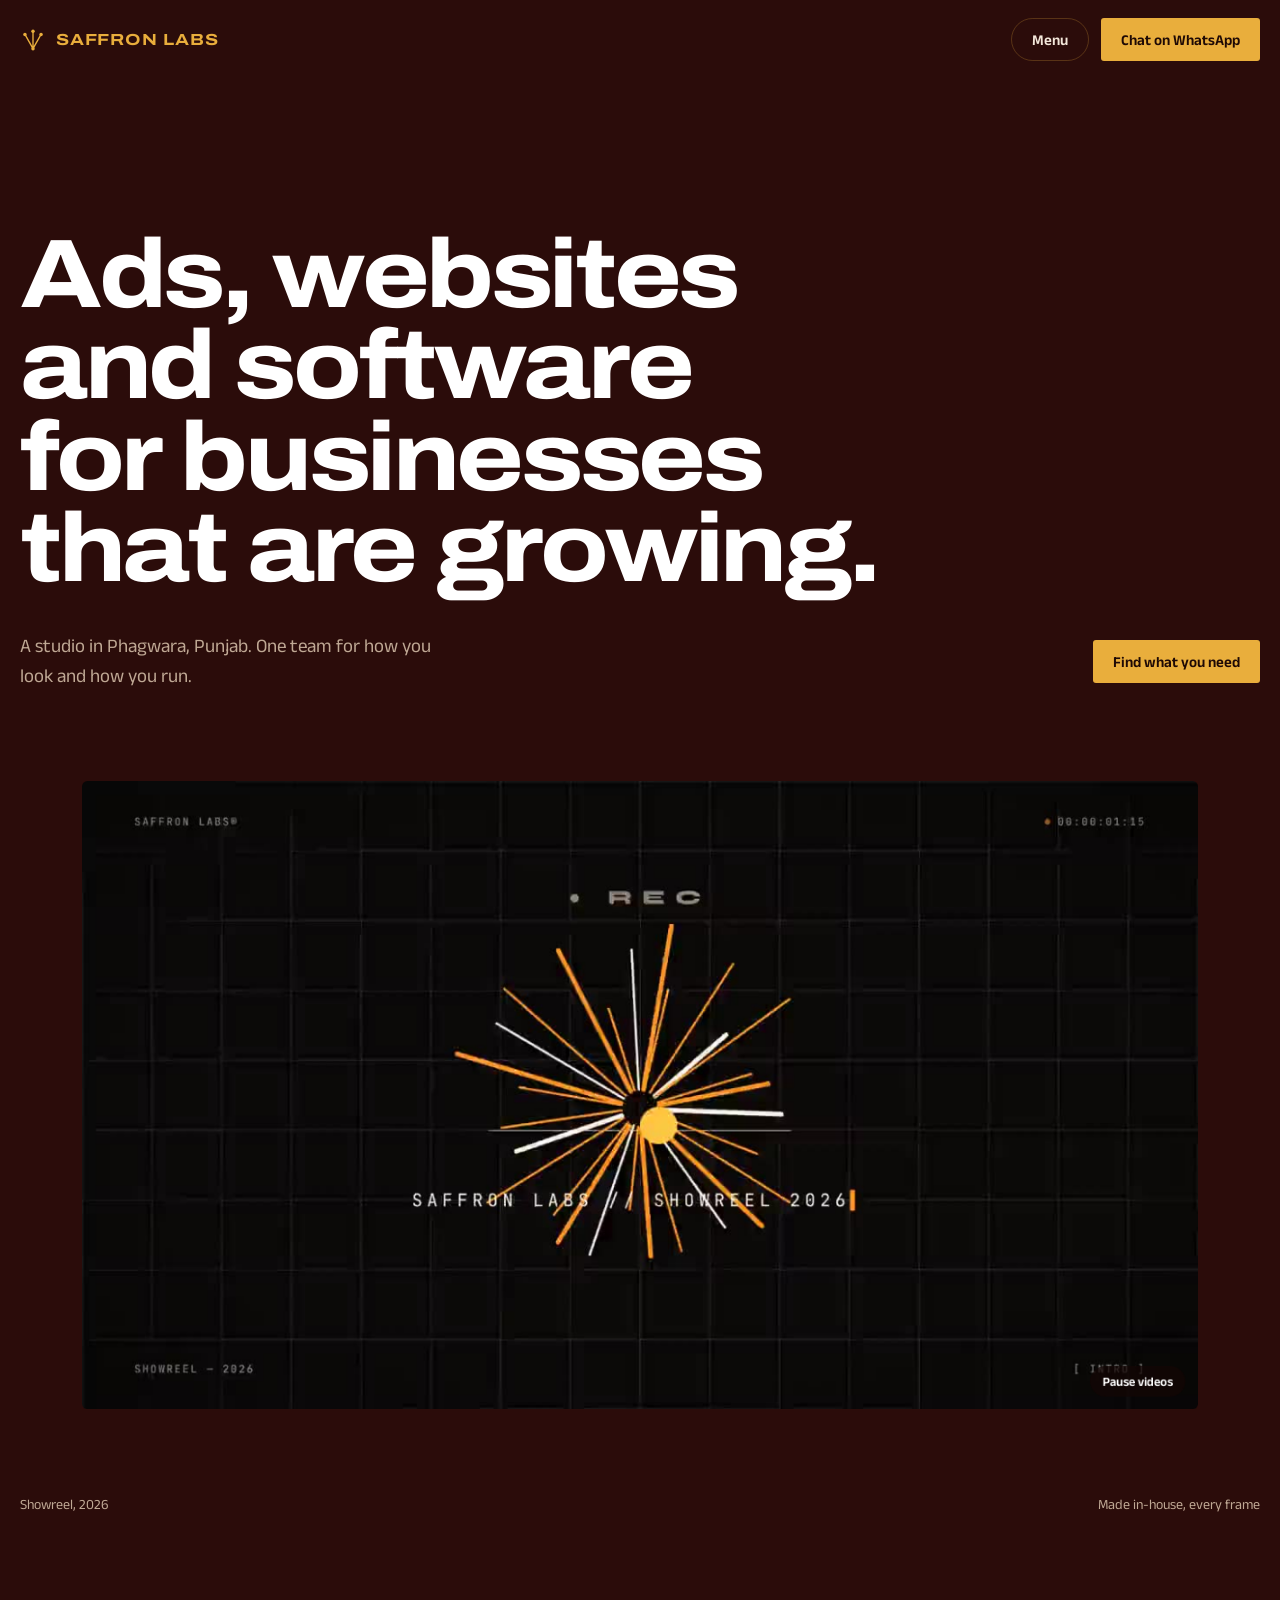
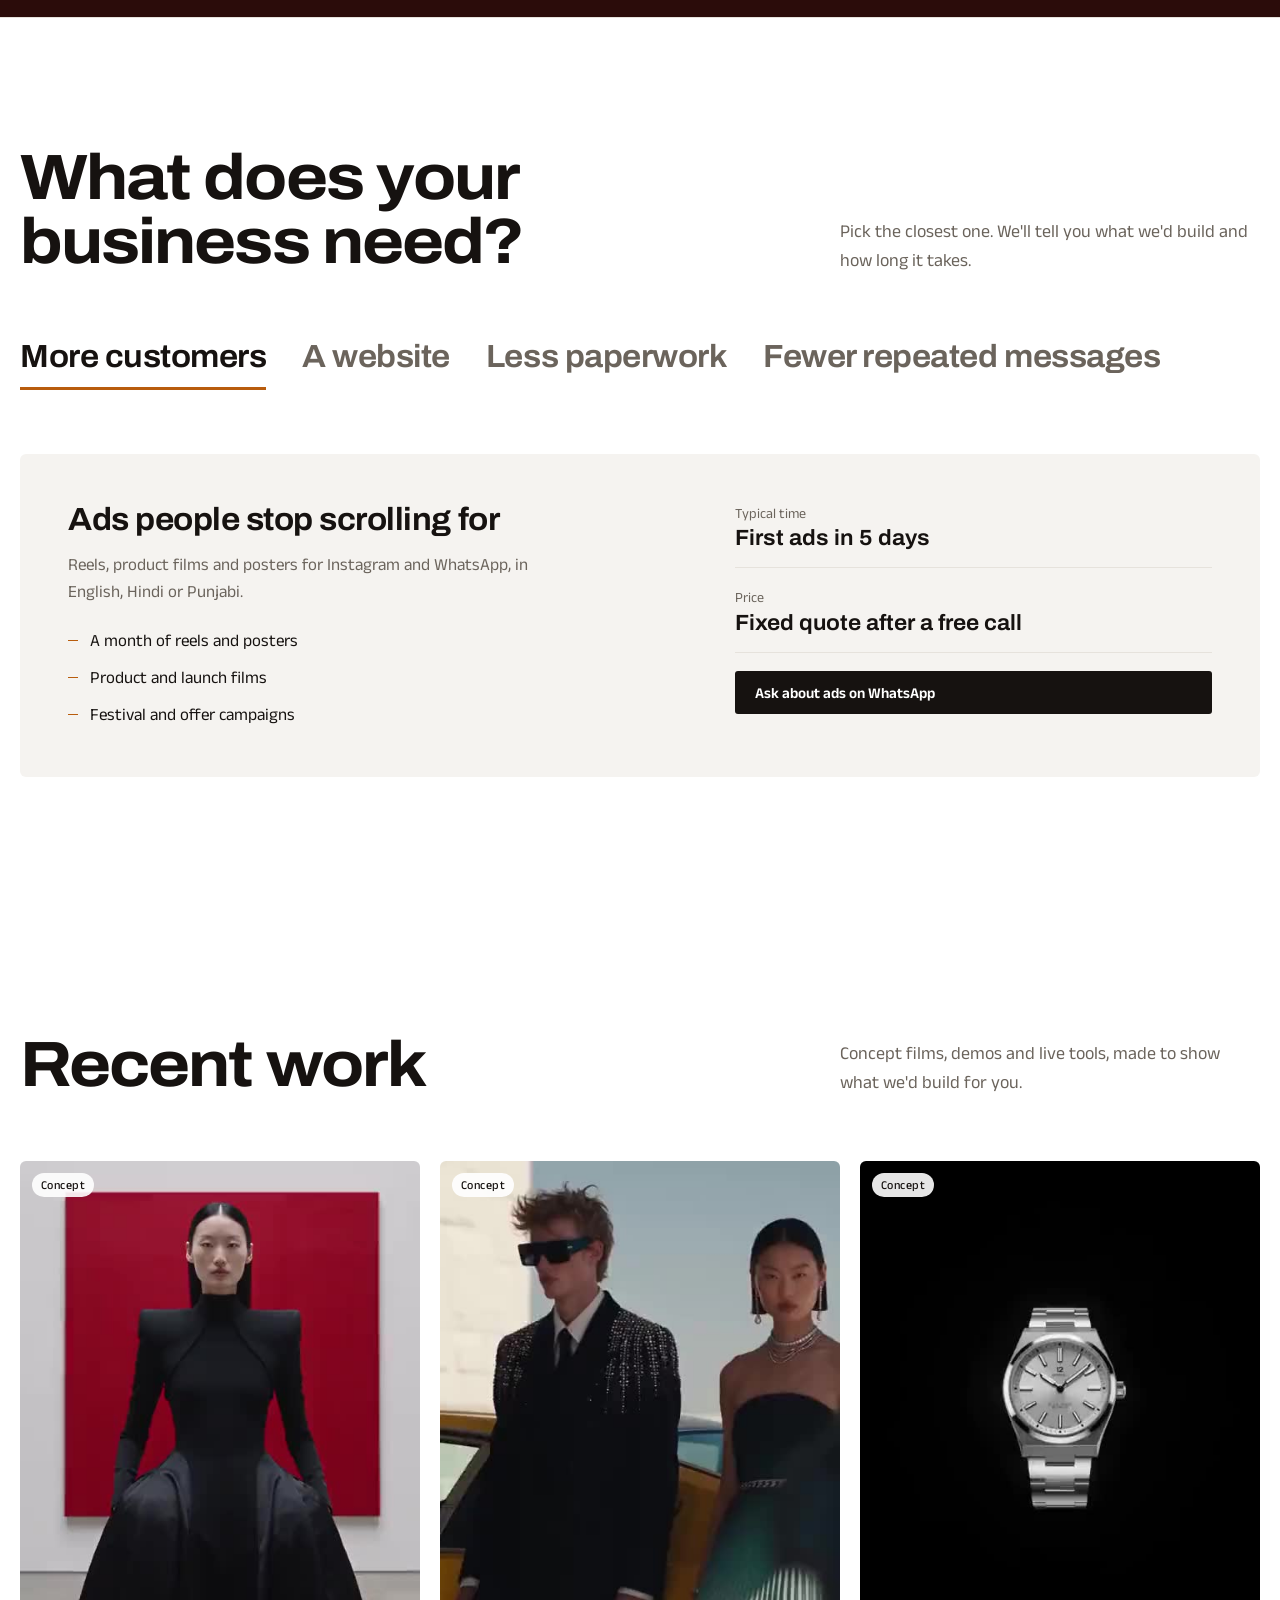
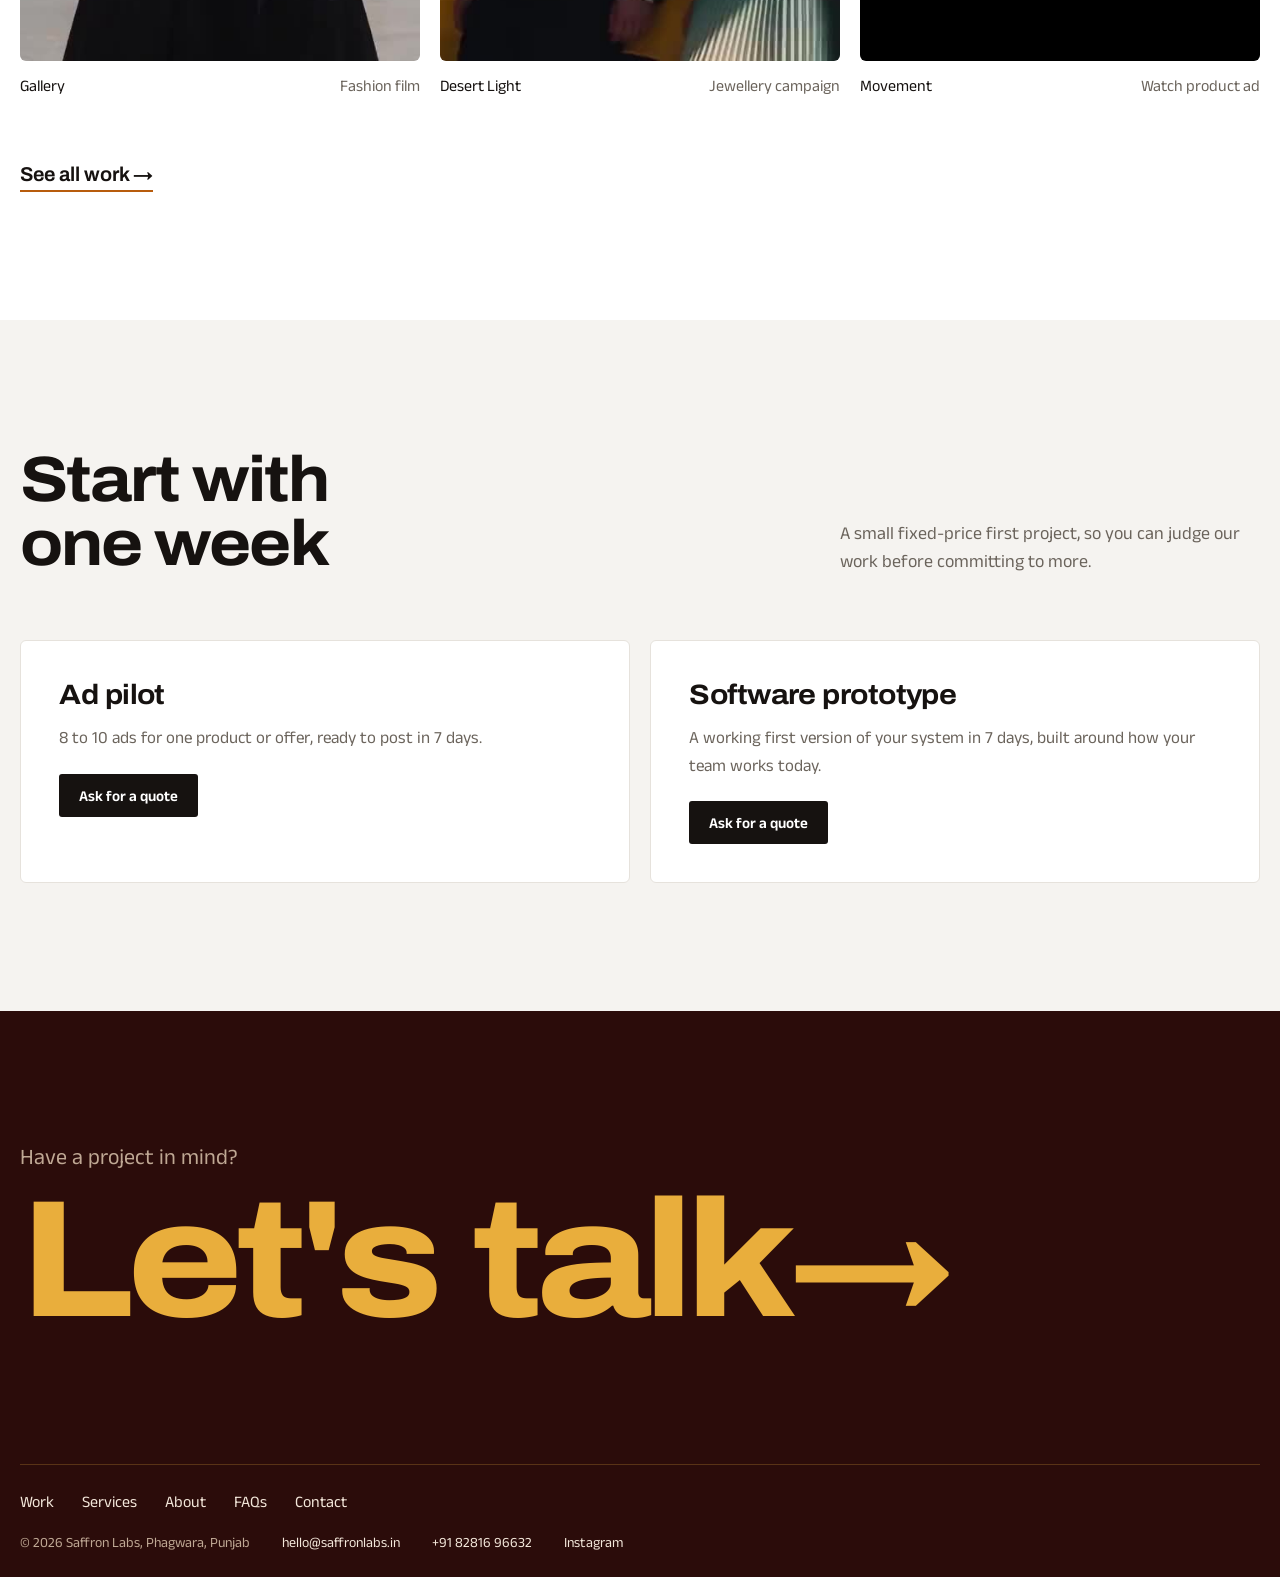
==== commit 2def7a61: "Split the site into separate pages Home, Work, Services, About, FAQs and Contact are now their own p" ====
--- a/index.html
+++ b/index.html
@@ -9,23 +9,23 @@
 <link rel="canonical" href="https://saffronlabs.in/">
 <meta property="og:type" content="website">
 <meta property="og:url" content="https://saffronlabs.in/">
-<meta property="og:title" content="Saffron Labs: ads, websites and software">
+<meta property="og:title" content="Saffron Labs: ads, websites and software in Phagwara, Punjab">
 <meta property="og:description" content="Saffron Labs makes ads, websites, custom software and WhatsApp automations for growing businesses in Phagwara, Jalandhar and across Punjab.">
 <meta property="og:image" content="https://saffronlabs.in/media/loops/hero.jpg">
 <link rel="icon" href="data:image/svg+xml,%3Csvg xmlns='http://www.w3.org/2000/svg' viewBox='0 0 42 42'%3E%3Crect width='42' height='42' rx='8' fill='%232b0c0a'/%3E%3Cpath d='M21 35V8M21 35L8 12M21 35L34 12' stroke='%23e9ae3c' stroke-width='2.6' stroke-linecap='round' fill='none'/%3E%3Ccircle cx='21' cy='7' r='2.8' fill='%23e9ae3c'/%3E%3Ccircle cx='8' cy='12' r='2.8' fill='%23e9ae3c'/%3E%3Ccircle cx='34' cy='12' r='2.8' fill='%23e9ae3c'/%3E%3Ccircle cx='21' cy='35' r='2.8' fill='%23e9ae3c'/%3E%3C/svg%3E">
 <link rel="preconnect" href="https://fonts.googleapis.com">
 <link rel="preconnect" href="https://fonts.gstatic.com" crossorigin>
 <link rel="stylesheet" href="https://fonts.googleapis.com/css2?family=Anek+Latin:wght@400;500;600&family=Archivo:wdth,wght@62..125,400..800&display=swap">
-<link rel="stylesheet" href="style.css">
+<link rel="stylesheet" href="/style.css">
 <script type="application/ld+json">
 {"@context":"https://schema.org","@type":"ProfessionalService","name":"Saffron Labs","url":"https://saffronlabs.in/","email":"hello@saffronlabs.in","telephone":"+91-82816-96632","description":"Saffron Labs makes ads, websites, custom software and WhatsApp automations for growing businesses in Phagwara, Jalandhar and across Punjab.","address":{"@type":"PostalAddress","addressLocality":"Phagwara","addressRegion":"Punjab","addressCountry":"IN"},"areaServed":["Phagwara","Jalandhar","Punjab"]}
 </script>
 </head>
 <body>
-<a class="skip" href="#top">Skip to content</a>
+<a class="skip" href="#main">Skip to content</a>
 <header class="top band">
   <div class="wrap">
-    <a class="brand" href="#top" aria-label="Saffron Labs home">
+    <a class="brand" href="/" aria-label="Saffron Labs home">
       <svg viewBox="0 0 42 42" aria-hidden="true"><path d="M21 35V8M21 35L8 12M21 35L34 12"/><circle cx="21" cy="7" r="2.8"/><circle cx="8" cy="12" r="2.8"/><circle cx="34" cy="12" r="2.8"/><circle cx="21" cy="35" r="2.8"/></svg>
       <span>SAFFRON LABS</span>
     </a>
@@ -41,12 +41,12 @@
     </div>
     <nav aria-label="Main">
       <ol class="menu-links">
-        <li><a href="#work">Work<sup aria-hidden="true">01</sup></a></li>
-        <li><a href="#services">Services<sup aria-hidden="true">02</sup></a></li>
-        <li><a href="#process">Process<sup aria-hidden="true">03</sup></a></li>
-        <li><a href="#team">Team<sup aria-hidden="true">04</sup></a></li>
-        <li><a href="#faq">FAQs<sup aria-hidden="true">05</sup></a></li>
-        <li><a href="#contact">Contact<sup aria-hidden="true">06</sup></a></li>
+        <li><a href="/" aria-current="page">Home<sup aria-hidden="true">01</sup></a></li>
+        <li><a href="/work/">Work<sup aria-hidden="true">02</sup></a></li>
+        <li><a href="/services/">Services<sup aria-hidden="true">03</sup></a></li>
+        <li><a href="/about/">About<sup aria-hidden="true">04</sup></a></li>
+        <li><a href="/faq/">FAQs<sup aria-hidden="true">05</sup></a></li>
+        <li><a href="/contact/">Contact<sup aria-hidden="true">06</sup></a></li>
       </ol>
     </nav>
     <div class="menu-foot">
@@ -57,7 +57,7 @@
   </div>
 </dialog>
 
-<main id="top">
+<main id="main">
   <section class="cover band">
     <div class="wrap">
       <h1>Ads, websites and software for businesses that are growing.</h1>
@@ -68,15 +68,17 @@
     </div>
   </section>
 
+
   <section class="reel band" aria-label="Showreel">
     <div class="wrap">
       <div class="reel-frame" id="reel">
-        <video autoplay muted loop playsinline preload="auto" poster="media/loops/hero.jpg" aria-label="Saffron Labs showreel, 2026"><source src="media/loops/hero.mp4" type="video/mp4"></video>
+        <video autoplay muted loop playsinline preload="auto" poster="/media/loops/hero.jpg" aria-label="Saffron Labs showreel, 2026"><source src="/media/loops/hero.mp4" type="video/mp4"></video>
         <button class="motion-toggle" type="button" id="motion-toggle" aria-pressed="false">Pause videos</button>
       </div>
       <div class="reel-cap"><span>Showreel, 2026</span><span>Made in-house, every frame</span></div>
     </div>
   </section>
+
 
   <section class="section band need" id="need">
     <div class="wrap">
@@ -105,119 +107,19 @@
     </div>
   </section>
 
-  <section class="section band" id="work">
+
+  <section class="section band" id="recent">
     <div class="wrap">
       <div class="head">
-        <h2>Work</h2>
-        <p>Concept pieces and live demos, made to show what we'd build for you. Client projects appear here as they launch.</p>
+        <h2>Recent work</h2>
+        <p>Concept films, demos and live tools, made to show what we'd build for you.</p>
       </div>
-      <div class="wtabs" role="tablist" aria-label="Kinds of work">
-        <button class="wtab" role="tab" id="w-media" aria-controls="p-media" aria-selected="true">Media <span>5</span></button>
-        <button class="wtab" role="tab" id="w-soft" aria-controls="p-soft" aria-selected="false" tabindex="-1">Websites and software <span>3</span></button>
-        <button class="wtab" role="tab" id="w-auto" aria-controls="p-auto" aria-selected="false" tabindex="-1">Automation <span>2</span></button>
+      <div class="grid">
+        <figure class="piece"><div class="frame"><video muted loop playsinline preload="metadata" poster="/media/loops/editorial.jpg" data-src="/media/loops/editorial.mp4" aria-label="Model in a black gown in front of a red canvas"></video><span class="tag">Concept</span></div><figcaption>Gallery <span>Fashion film</span></figcaption></figure>
+        <figure class="piece"><div class="frame"><video muted loop playsinline preload="metadata" poster="/media/loops/jewel.jpg" data-src="/media/loops/jewel.mp4" aria-label="Diamond necklaces, then a couple at a desert petrol station"></video><span class="tag">Concept</span></div><figcaption>Desert Light <span>Jewellery campaign</span></figcaption></figure>
+        <figure class="piece"><div class="frame"><video muted loop playsinline preload="metadata" poster="/media/loops/watch.jpg" data-src="/media/loops/watch.mp4" aria-label="Exploded view of a mechanical watch movement"></video><span class="tag">Concept</span></div><figcaption>Movement <span>Watch product ad</span></figcaption></figure>
       </div>
-
-      <div class="grid" id="p-media" role="tabpanel" aria-labelledby="w-media">
-        <figure class="piece wide"><div class="frame"><video muted loop playsinline preload="metadata" poster="media/loops/editorial.jpg" data-src="media/loops/editorial.mp4" aria-label="Model in a black gown in front of a red canvas"></video><span class="tag">Concept</span></div><figcaption>Gallery <span>Fashion film</span></figcaption></figure>
-        <figure class="piece wide"><div class="frame"><video muted loop playsinline preload="metadata" poster="media/loops/jewel.jpg" data-src="media/loops/jewel.mp4" aria-label="Diamond necklaces, then a couple at a desert petrol station"></video><span class="tag">Concept</span></div><figcaption>Desert Light <span>Jewellery campaign</span></figcaption></figure>
-        <figure class="piece"><div class="frame"><video muted loop playsinline preload="metadata" poster="media/loops/watch.jpg" data-src="media/loops/watch.mp4" aria-label="Exploded view of a mechanical watch movement"></video><span class="tag">Concept</span></div><figcaption>Movement <span>Watch product ad</span></figcaption></figure>
-        <figure class="piece"><div class="frame"><video muted loop playsinline preload="metadata" poster="media/loops/lume.jpg" data-src="media/loops/lume.mp4" aria-label="Purple deodorant stick on purple fur"></video><span class="tag">Concept</span></div><figcaption>Lume <span>Product ad</span></figcaption></figure>
-        <figure class="piece"><div class="frame"><video muted loop playsinline preload="metadata" poster="media/loops/tryon.jpg" data-src="media/loops/tryon.mp4" aria-label="Woman trying on outfits in a bedroom"></video><span class="tag">Concept</span></div><figcaption>Try-on <span>Creator-style reel</span></figcaption></figure>
-      </div>
-
-      <div class="grid" id="p-soft" role="tabpanel" aria-labelledby="w-soft" hidden>
-        <figure class="piece wide"><div class="frame demo">
-          <div class="browser">
-            <div class="b-bar"><i></i><i></i><i></i><span>yourshop.in</span></div>
-            <div class="site">
-              <div class="site-top"><b>Sharma Ply &amp; Hardware</b><span class="site-btn">WhatsApp us</span></div>
-              <p class="site-h">Plywood, laminates and fittings in Phagwara</p>
-              <div class="prods">
-                <div class="prod"><div class="sw ply"></div><b>BWR plywood, 18 mm</b><span>₹92 per sq ft</span></div>
-                <div class="prod"><div class="sw lam"></div><b>Walnut laminate, 1 mm</b><span>₹1,450 per sheet</span></div>
-                <div class="prod"><div class="sw hw"></div><b>Soft-close hinges</b><span>₹180 per pair</span></div>
-              </div>
-            </div>
-          </div>
-          <span class="tag">Demo</span></div>
-          <figcaption>Shop catalogue site <span>Website, invented shop</span></figcaption></figure>
-
-        <figure class="piece wide"><div class="frame demo">
-          <div class="board">
-            <div class="board-top"><b>Kaur Tailors</b><span>Today's orders</span></div>
-            <div class="row" data-name="Simran"><span class="no">#218</span><span class="what">Simran<br><small>Suit stitching, due Fri</small></span><span class="st">In progress</span><button class="mark" type="button">Mark ready</button></div>
-            <div class="row" data-name="Harpreet"><span class="no">#219</span><span class="what">Harpreet<br><small>Kurta alteration, due Thu</small></span><span class="st">In progress</span><button class="mark" type="button">Mark ready</button></div>
-            <div class="row" data-name="Aman"><span class="no">#220</span><span class="what">Aman<br><small>Blazer fitting, due Sat</small></span><span class="st">In progress</span><button class="mark" type="button">Mark ready</button></div>
-            <p class="board-note" id="board-note" aria-live="polite">Tap "Mark ready" to try it.</p>
-          </div>
-          <span class="tag">Live demo</span></div>
-          <figcaption>Order board <span>Software, invented data</span></figcaption></figure>
-
-        <figure class="piece full"><div class="frame demo">
-          <div class="dash">
-            <div class="dash-top"><b>Café Brew, October</b><span>Updates every night</span></div>
-            <div class="kpis">
-              <div><span>Sales</span><b>₹4.82 lakh</b></div>
-              <div><span>Orders</span><b>3,140</b></div>
-              <div><span>Average bill</span><b>₹154</b></div>
-              <div><span>Busiest day</span><b>Saturday</b></div>
-            </div>
-            <div class="bars" role="img" aria-label="Daily sales for the last 7 days, highest on Saturday at 21,800 rupees">
-              <div class="bar" style="--v:.55"><b>₹12.0k</b><i></i><span>Mon</span></div>
-              <div class="bar" style="--v:.5"><b>₹10.9k</b><i></i><span>Tue</span></div>
-              <div class="bar" style="--v:.58"><b>₹12.6k</b><i></i><span>Wed</span></div>
-              <div class="bar" style="--v:.62"><b>₹13.5k</b><i></i><span>Thu</span></div>
-              <div class="bar" style="--v:.83"><b>₹18.1k</b><i></i><span>Fri</span></div>
-              <div class="bar hi" style="--v:1"><b>₹21.8k</b><i></i><span>Sat</span></div>
-              <div class="bar" style="--v:.9"><b>₹19.6k</b><i></i><span>Sun</span></div>
-            </div>
-          </div>
-          <span class="tag">Demo</span></div>
-          <figcaption>Sales dashboard <span>Software, invented data</span></figcaption></figure>
-      </div>
-
-      <div class="grid" id="p-auto" role="tabpanel" aria-labelledby="w-auto" hidden>
-        <figure class="piece"><div class="frame demo phone-wrap">
-          <div class="phone">
-            <div class="ph-top"><b>Café Brew</b><span>Auto-replies on</span></div>
-            <div class="chat" id="chat" aria-live="polite"><p class="msg bot">Hi! Ask us anything, we reply instantly.</p></div>
-            <div class="chips" id="chips">
-              <button type="button" data-q="What are your timings?" data-a="We're open 8 am to 11 pm, every day.">Timings?</button>
-              <button type="button" data-q="Can you send the menu?" data-a="Here's our menu: menu.pdf. Today's special is cold coffee, ₹120.">Menu</button>
-              <button type="button" data-q="Table for 4 tonight at 8?" data-a="Booked: table for 4, today at 8 pm. Reply CHANGE to edit.">Book a table</button>
-            </div>
-          </div>
-          <span class="tag">Live demo</span></div>
-          <figcaption>WhatsApp auto-replies <span>Automation</span></figcaption></figure>
-
-        <figure class="piece span4"><div class="frame demo">
-          <div class="flow">
-            <div class="steps3">
-              <div class="fstep" id="f1"><span>1</span><b>Someone fills your website form</b><small>"Rohan, needs a website for his gym"</small></div>
-              <div class="fstep" id="f2"><span>2</span><b>A row lands in your Google Sheet</b><small>Name, need, phone, time</small></div>
-              <div class="fstep" id="f3"><span>3</span><b>You get an alert on WhatsApp and email</b><small>"New lead: Rohan, website"</small></div>
-            </div>
-            <button class="btn btn-ink" type="button" id="send-lead">Send a test enquiry</button>
-            <p class="flow-note" id="flow-note" aria-live="polite">No one has to copy anything by hand.</p>
-          </div>
-          <span class="tag">Live demo</span></div>
-          <figcaption>Lead capture <span>Automation, invented data</span></figcaption></figure>
-      </div>
-    </div>
-  </section>
-
-  <section class="section band" id="services">
-    <div class="wrap">
-      <div class="head">
-        <h2>What we build</h2>
-        <p>Most clients start with one and add another later.</p>
-      </div>
-      <div class="svcs">
-        <article class="svc"><h3>Ads and content</h3><p class="prob">"I need more customers."</p><ul><li>Reels and stories</li><li>Product and launch films</li><li>Posters and offer creatives</li></ul><p class="time"><b>About 5 days</b>to first ads</p></article>
-        <article class="svc"><h3>Websites</h3><p class="prob">"People can't find us online."</p><ul><li>Business and catalogue sites</li><li>Landing pages</li><li>Domain, email and Google setup</li></ul><p class="time"><b>1 to 2 weeks</b>to launch</p></article>
-        <article class="svc"><h3>Software</h3><p class="prob">"We run on paper and phone calls."</p><ul><li>Order and booking systems</li><li>Staff and admin dashboards</li><li>Screens anyone can use</li></ul><p class="time"><b>About a week</b>to a working prototype</p></article>
-        <article class="svc"><h3>Automations</h3><p class="prob">"We answer the same questions all day."</p><ul><li>WhatsApp auto-replies</li><li>Website lead capture</li><li>Email and report alerts</li></ul><p class="time"><b>3 to 10 days</b>to set up</p></article>
-      </div>
+      <a class="more" href="/work/">See all work <span aria-hidden="true">→</span></a>
     </div>
   </section>
 
@@ -234,150 +136,19 @@
     </div>
   </section>
 
-  <section class="section band" id="process">
+
+  <section class="cta band">
     <div class="wrap">
-      <div class="head"><h2>How a project runs</h2><p>You see something working before you pay for the whole thing.</p></div>
-      <ol class="steps">
-        <li><h3>Free call</h3><p>Twenty minutes. You tell us the problem; we ask how your business runs today.</p></li>
-        <li><h3>Fixed quote</h3><p>One page: what we'll build, the price and the date.</p></li>
-        <li><h3>First version</h3><p>Ads in days, software in about a week. You try it and tell us what to change.</p></li>
-        <li><h3>Launch and support</h3><p>We put it live, train your staff and stay on call.</p></li>
-      </ol>
-    </div>
-  </section>
-
-  <section class="section band promise">
-    <div class="wrap">
-      <h2>We use AI to work faster. You pay for the result.</h2>
-      <div class="cols">
-        <p>Some things we won't make, whatever the brief:</p>
-        <ul><li>Fake reviews or testimonials</li><li>Made-up claims about your product</li><li>Anyone's face without their permission</li></ul>
-        <p>Ads with AI-generated people or places carry a small "AI-generated" mark.</p>
-      </div>
-    </div>
-  </section>
-
-  <section class="section band team" id="team">
-    <div class="wrap">
-      <div class="head">
-        <h2>Three founders, one studio</h2>
-        <p>You deal with us directly, from the first call to launch. No sales team in between.</p>
-      </div>
-      <ul class="crew">
-        <li class="mate">
-          <div class="face" aria-hidden="true"><span>BV</span></div>
-          <h3>Bijo Karimkuttickal Varghese</h3>
-          <p class="role">Founder, technology</p>
-          <p>Builds the websites, software and automations.</p>
-        </li>
-        <li class="mate">
-          <div class="face" aria-hidden="true"><span>AJ</span></div>
-          <h3>Adriel Antony John</h3>
-          <p class="role">Co-founder, business</p>
-          <p>Your first call: quotes, timelines and keeping the project on track.</p>
-          <a href="mailto:adriel@saffronlabs.in">adriel@saffronlabs.in</a>
-        </li>
-        <li class="mate">
-          <div class="face" aria-hidden="true"><span>KN</span></div>
-          <h3>Kasinadhan N P</h3>
-          <p class="role">Co-founder, operations</p>
-          <p>Payments, scheduling and everything that keeps the studio running.</p>
-        </li>
-      </ul>
-    </div>
-  </section>
-
-  <section class="section band faq" id="faq">
-    <div class="wrap">
-      <div class="faq-grid">
-        <h2>Questions we get asked a lot</h2>
-        <div class="faq-groups">
-          <div class="faq-group">
-            <h3>Price and time</h3>
-            <div class="faq-chips">
-              <button class="chip" type="button" aria-haspopup="dialog" data-faq="cost">How much does it cost?</button>
-              <button class="chip" type="button" aria-haspopup="dialog" data-faq="time">How long does it take?</button>
-              <button class="chip" type="button" aria-haspopup="dialog" data-faq="small">Can I start small?</button>
-              <button class="chip" type="button" aria-haspopup="dialog" data-faq="pay">Do I pay before I see anything?</button>
-            </div>
-          </div>
-          <div class="faq-group">
-            <h3>Working with us</h3>
-            <div class="faq-chips">
-              <button class="chip" type="button" aria-haspopup="dialog" data-faq="where">Where are you based?</button>
-              <button class="chip" type="button" aria-haspopup="dialog" data-faq="who">Who will I be talking to?</button>
-              <button class="chip" type="button" aria-haspopup="dialog" data-faq="after">What happens after launch?</button>
-            </div>
-          </div>
-          <div class="faq-group">
-            <h3>What we make</h3>
-            <div class="faq-chips">
-              <button class="chip" type="button" aria-haspopup="dialog" data-faq="lang">Can you make ads in Hindi or Punjabi?</button>
-              <button class="chip" type="button" aria-haspopup="dialog" data-faq="bots">Do you set up WhatsApp auto-replies?</button>
-              <button class="chip" type="button" aria-haspopup="dialog" data-faq="ai">Do you use AI?</button>
-            </div>
-          </div>
-        </div>
-      </div>
-      <div class="faq-more">
-        <p>Can't find your answer?</p>
-        <a class="big-cta" href="https://wa.me/918281696632?text=Hi%20Saffron%20Labs%2C%20I%20have%20a%20question." target="_blank" rel="noopener">Ask us on WhatsApp</a>
-      </div>
-
-      <div class="faq-answers" hidden>
-        <div id="faq-cost" data-group="Price and time"><h4>How much does it cost?</h4><p>It depends on what you need, so every project gets a fixed quote after a free 20-minute call. The quote is one page: what we'll build, the price and the date. No surprises later.</p></div>
-        <div id="faq-time" data-group="Price and time"><h4>How long does it take?</h4><p>First ads in about 5 days. Websites launch in 1 to 2 weeks. Software gets a working prototype in about a week. Automations take 3 to 10 days to set up.</p></div>
-        <div id="faq-small" data-group="Price and time"><h4>Can I start small?</h4><p>Yes. Start with a one-week project: an ad pilot of 8 to 10 ads for one product or offer, or a working software prototype. You judge our work before committing to more.</p></div>
-        <div id="faq-pay" data-group="Price and time"><h4>Do I pay before I see anything?</h4><p>You see something working before you pay for the whole thing. We share a first version early, you tell us what to change, and we finish from there.</p></div>
-        <div id="faq-where" data-group="Working with us"><h4>Where are you based?</h4><p>Phagwara, Punjab. We work with businesses in Phagwara, Jalandhar and across Punjab, in person or over WhatsApp.</p></div>
-        <div id="faq-who" data-group="Working with us"><h4>Who will I be talking to?</h4><p>The founders. Adriel handles your project and quote, and Bijo builds it. There's no sales team in between.</p></div>
-        <div id="faq-after" data-group="Working with us"><h4>What happens after launch?</h4><p>We put it live, train your staff and stay on call. If something needs changing later, message us on WhatsApp.</p></div>
-        <div id="faq-lang" data-group="What we make"><h4>Can you make ads in Hindi or Punjabi?</h4><p>Yes. Reels, product films and posters can be in English, Hindi or Punjabi.</p></div>
-        <div id="faq-bots" data-group="What we make"><h4>Do you set up WhatsApp auto-replies?</h4><p>Yes. We set up replies for the questions you answer every day, like timings, menus and bookings, plus alerts when a new enquiry comes in from your website.</p></div>
-        <div id="faq-ai" data-group="What we make"><h4>Do you use AI?</h4><p>Yes, to work faster, and you pay for the result. We never make fake reviews, made-up product claims or anyone's face without their permission. Ads with AI-generated people or places carry a small "AI-generated" mark.</p></div>
-      </div>
+      <p>Have a project in mind?</p>
+      <a class="cta-word" href="/contact/">Let's talk<span aria-hidden="true"> →</span></a>
     </div>
   </section>
 </main>
 
-<dialog class="answer-panel" id="faq-panel" aria-labelledby="faq-q">
-  <div class="ap-inner">
-    <p class="ap-group" id="faq-g"></p>
-    <h3 id="faq-q"></h3>
-    <div class="ap-body" id="faq-body"></div>
-    <button class="pill pill-on-dark ap-close" type="button" id="faq-close">Close</button>
-  </div>
-</dialog>
-
-<section class="contact band" id="contact">
-  <div class="wrap">
-    <h2>Tell us what you need.</h2>
-    <div class="ways">
-      <div class="way">
-        <span>New project, fastest reply</span>
-        <a href="https://wa.me/918281696632?text=Hi%20Saffron%20Labs%2C%20I%27d%20like%20to%20talk%20about%20a%20project." target="_blank" rel="noopener">WhatsApp us</a>
-        <small>Usually the same day. Or call <a href="tel:+918281696632">+91 82816 96632</a></small>
-      </div>
-      <div class="way">
-        <span>General enquiries</span>
-        <a href="mailto:hello@saffronlabs.in">hello@saffronlabs.in</a>
-      </div>
-      <div class="way">
-        <span>Business and partnerships</span>
-        <a href="mailto:adriel@saffronlabs.in">adriel@saffronlabs.in</a>
-      </div>
-      <div class="way">
-        <span>See our latest work</span>
-        <a href="https://www.instagram.com/saffron.labs/" target="_blank" rel="noopener">@saffron.labs</a>
-      </div>
-    </div>
-    <div class="sayhi">
-      <p class="sayhi-word" aria-hidden="true">Let's talk.</p>
-      <a class="btn btn-gold" href="https://wa.me/918281696632?text=Hi%20Saffron%20Labs%2C%20I%27d%20like%20to%20talk%20about%20a%20project." target="_blank" rel="noopener">Open WhatsApp</a>
-    </div>
-  </div>
-</section>
-<footer class="band"><div class="wrap"><span>© 2026 Saffron Labs, Phagwara, Punjab</span><a href="mailto:hello@saffronlabs.in">hello@saffronlabs.in</a><a href="tel:+918281696632">+91 82816 96632</a><a href="https://www.instagram.com/saffron.labs/" target="_blank" rel="noopener">Instagram</a></div></footer>
-<script src="script.js"></script>
+<footer class="band"><div class="wrap">
+  <nav class="foot-nav" aria-label="Footer"><a href="/work/">Work</a> <a href="/services/">Services</a> <a href="/about/">About</a> <a href="/faq/">FAQs</a> <a href="/contact/">Contact</a></nav>
+  <div class="foot-meta"><span>© 2026 Saffron Labs, Phagwara, Punjab</span><a href="mailto:hello@saffronlabs.in">hello@saffronlabs.in</a><a href="tel:+918281696632">+91 82816 96632</a><a href="https://www.instagram.com/saffron.labs/" target="_blank" rel="noopener">Instagram</a></div>
+</div></footer>
+<script src="/script.js"></script>
 </body>
 </html>
--- a/style.css
+++ b/style.css
@@ -215,6 +215,34 @@
 .fstep.on span{color:var(--saffron)}
 .flow-note{font-size:14px;color:var(--quiet)}
 
+/* inner-page header: one huge word, like a magazine section opener */
+.page-hero{background:var(--maroon);color:var(--on-maroon)}
+.page-hero .wrap{padding-block:clamp(56px,9vw,128px) clamp(40px,6vw,80px);display:grid;gap:18px}
+.eyebrow{font-size:14px;letter-spacing:.06em;text-transform:uppercase;color:var(--gold)}
+.page-hero h1{font-size:clamp(64px,16vw,230px);line-height:.86;font-weight:780;font-variation-settings:"wdth" 116;letter-spacing:-.05em;color:var(--white)}
+.hero-line{font-size:clamp(18px,1.6vw,21px);color:var(--muted-on-maroon);max-width:46ch}
+.page-hero + .team .wrap,.page-hero + .contact .wrap{padding-top:clamp(8px,2vw,24px)}
+.page-hero + .team .head{border-top:1px solid var(--maroon-line);padding-top:clamp(36px,5vw,64px)}
+
+/* "see all" link under previews */
+.more{justify-self:start;font:650 20px/1.2 var(--display);color:var(--ink);text-decoration:none;border-bottom:2px solid var(--saffron);padding-bottom:4px}
+.more:hover{color:var(--saffron)}
+
+/* closing call to action on every page but Contact */
+.cta{background:var(--maroon);color:var(--on-maroon)}
+.cta .wrap{padding-block:clamp(72px,10vw,140px);display:grid;gap:12px}
+.cta p{font-size:clamp(18px,1.8vw,22px);color:var(--muted-on-maroon)}
+.cta-word{justify-self:start;font:760 clamp(64px,13vw,200px)/.9 var(--display);font-variation-settings:"wdth" 114;letter-spacing:-.045em;color:var(--gold);text-decoration:none;transition:color .2s}
+.cta-word:hover{color:var(--white)}
+.cta-word:focus-visible{outline-color:var(--gold)}
+.cta-word span{display:inline-block;transition:transform .25s}
+.cta-word:hover span{transform:translateX(.12em)}
+
+/* footer */
+footer .wrap{flex-direction:column;gap:16px}
+.foot-nav{display:flex;flex-wrap:wrap;gap:8px 28px;font-size:16px}
+.foot-meta{display:flex;flex-wrap:wrap;gap:8px 32px}
+
 /* menu */
 html:has(dialog[open]){overflow:hidden}
 dialog{color:inherit}
@@ -228,6 +256,7 @@
 .menu-links li:not(:last-child)::after{content:" / " / "";color:var(--muted-on-maroon);font-weight:400}
 .menu-links a{color:var(--white);text-decoration:none;transition:color .15s}
 .menu-links a:hover,.menu-links a:focus-visible{color:var(--gold)}
+.menu-links a[aria-current="page"]{color:var(--gold)}
 .menu-links a:focus-visible{outline-color:var(--gold)}
 .menu-links sup{font:600 .28em/1 var(--text);color:var(--gold);margin-left:.15em;vertical-align:1.9em;letter-spacing:0}
 .menu-foot{display:flex;flex-wrap:wrap;gap:10px 28px;font-size:15px;border-top:1px solid var(--maroon-line);padding-top:20px}
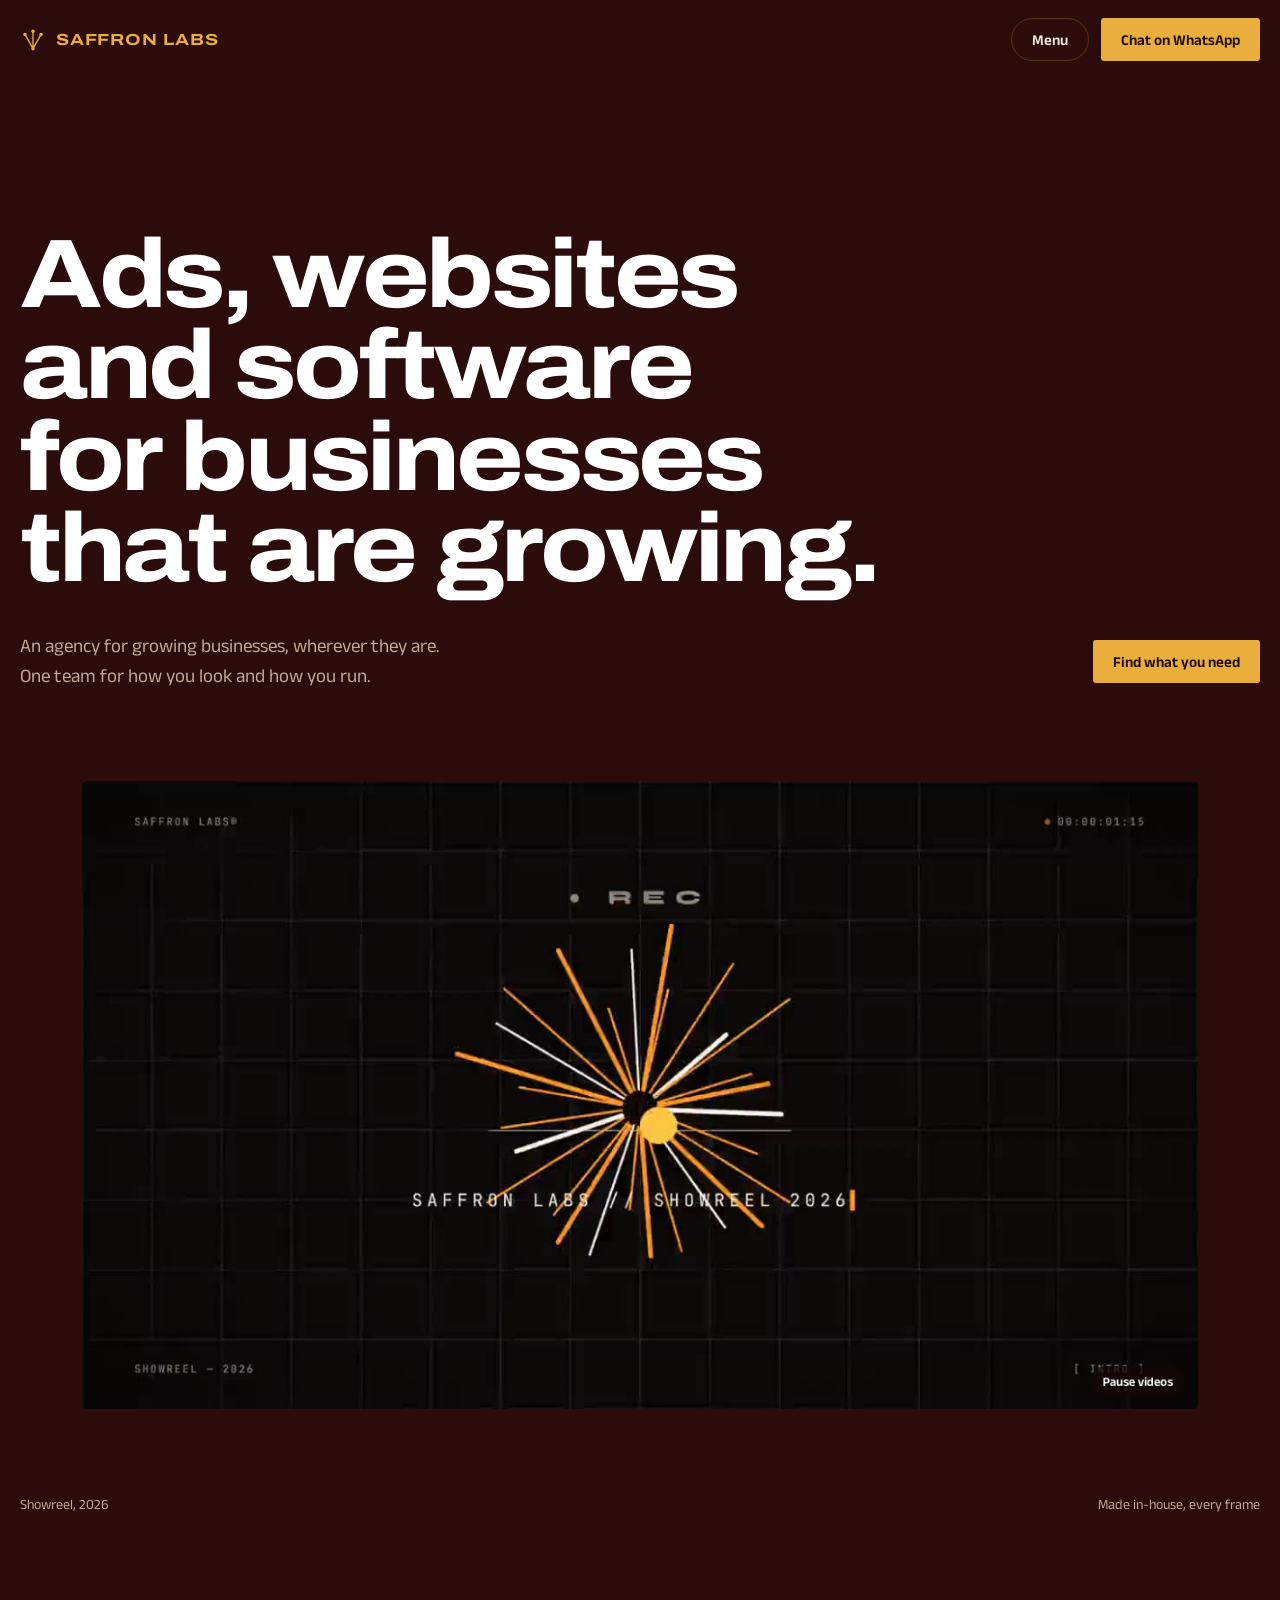
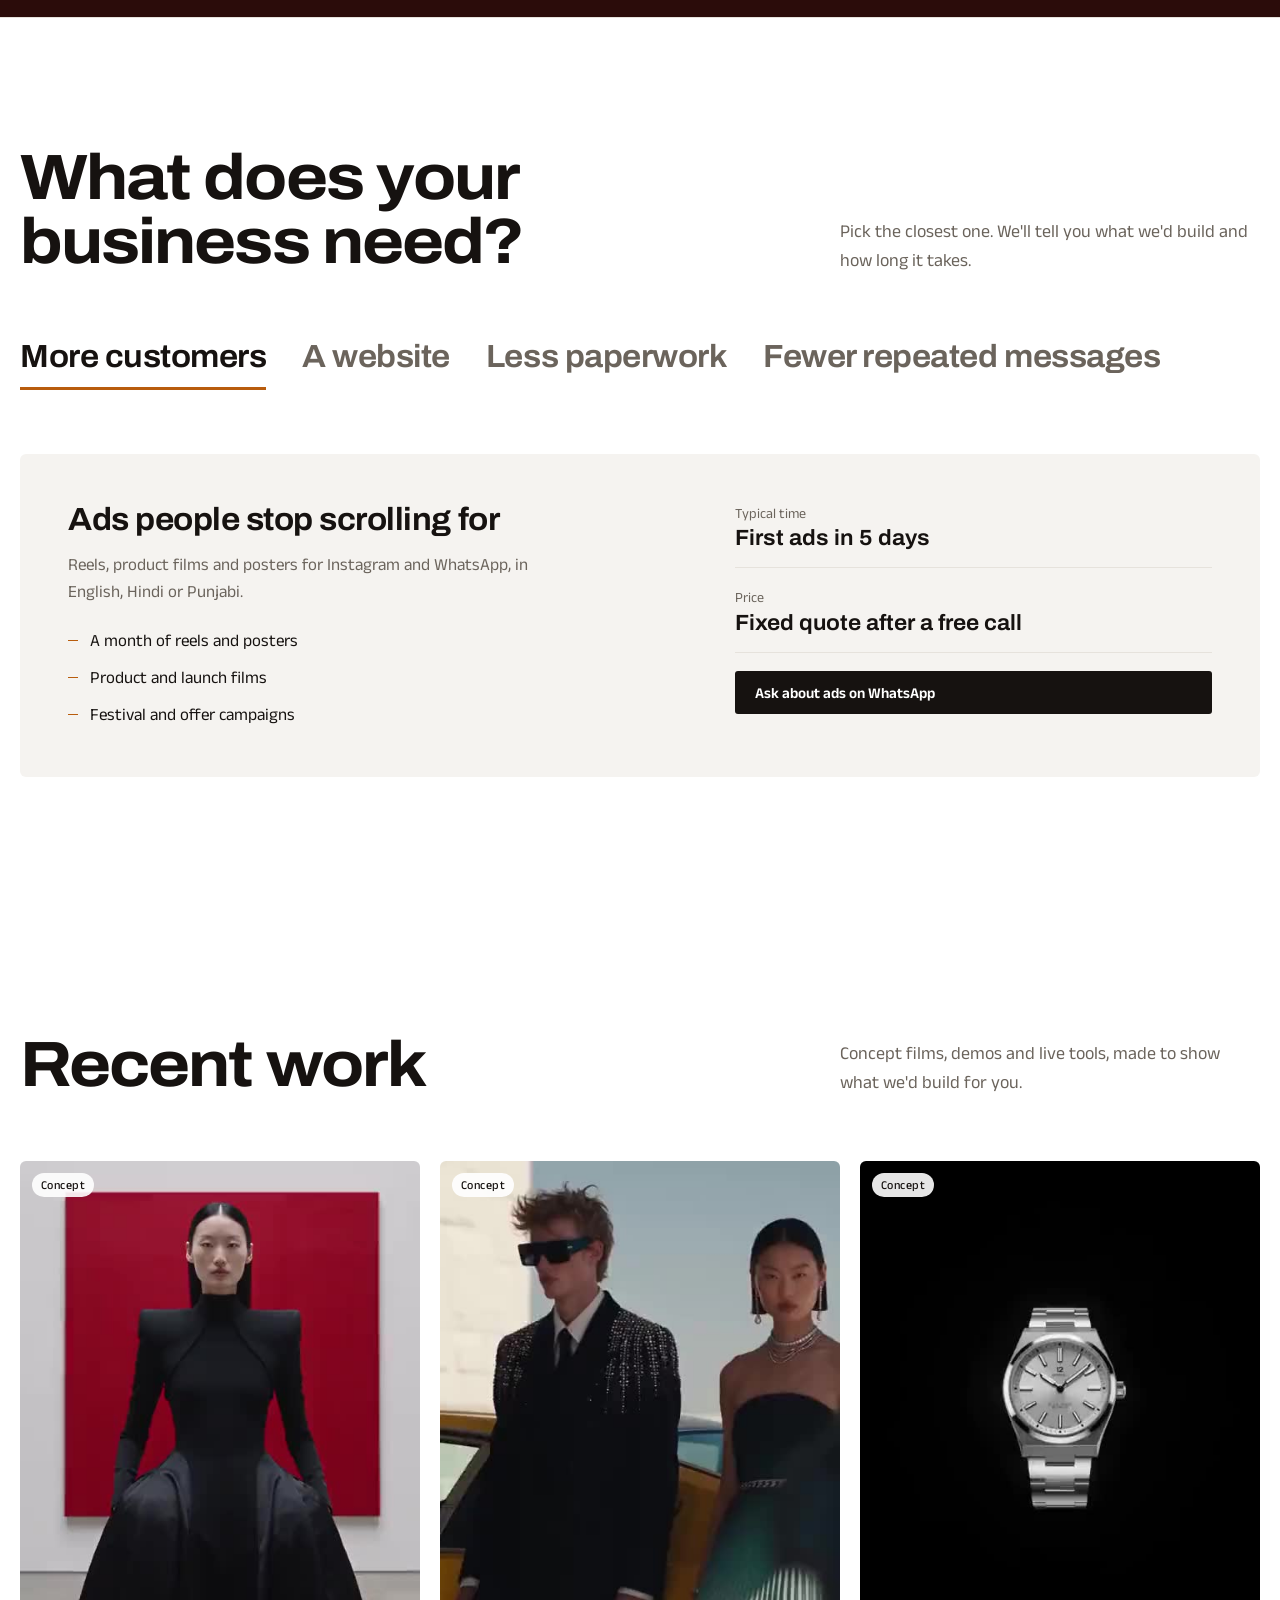
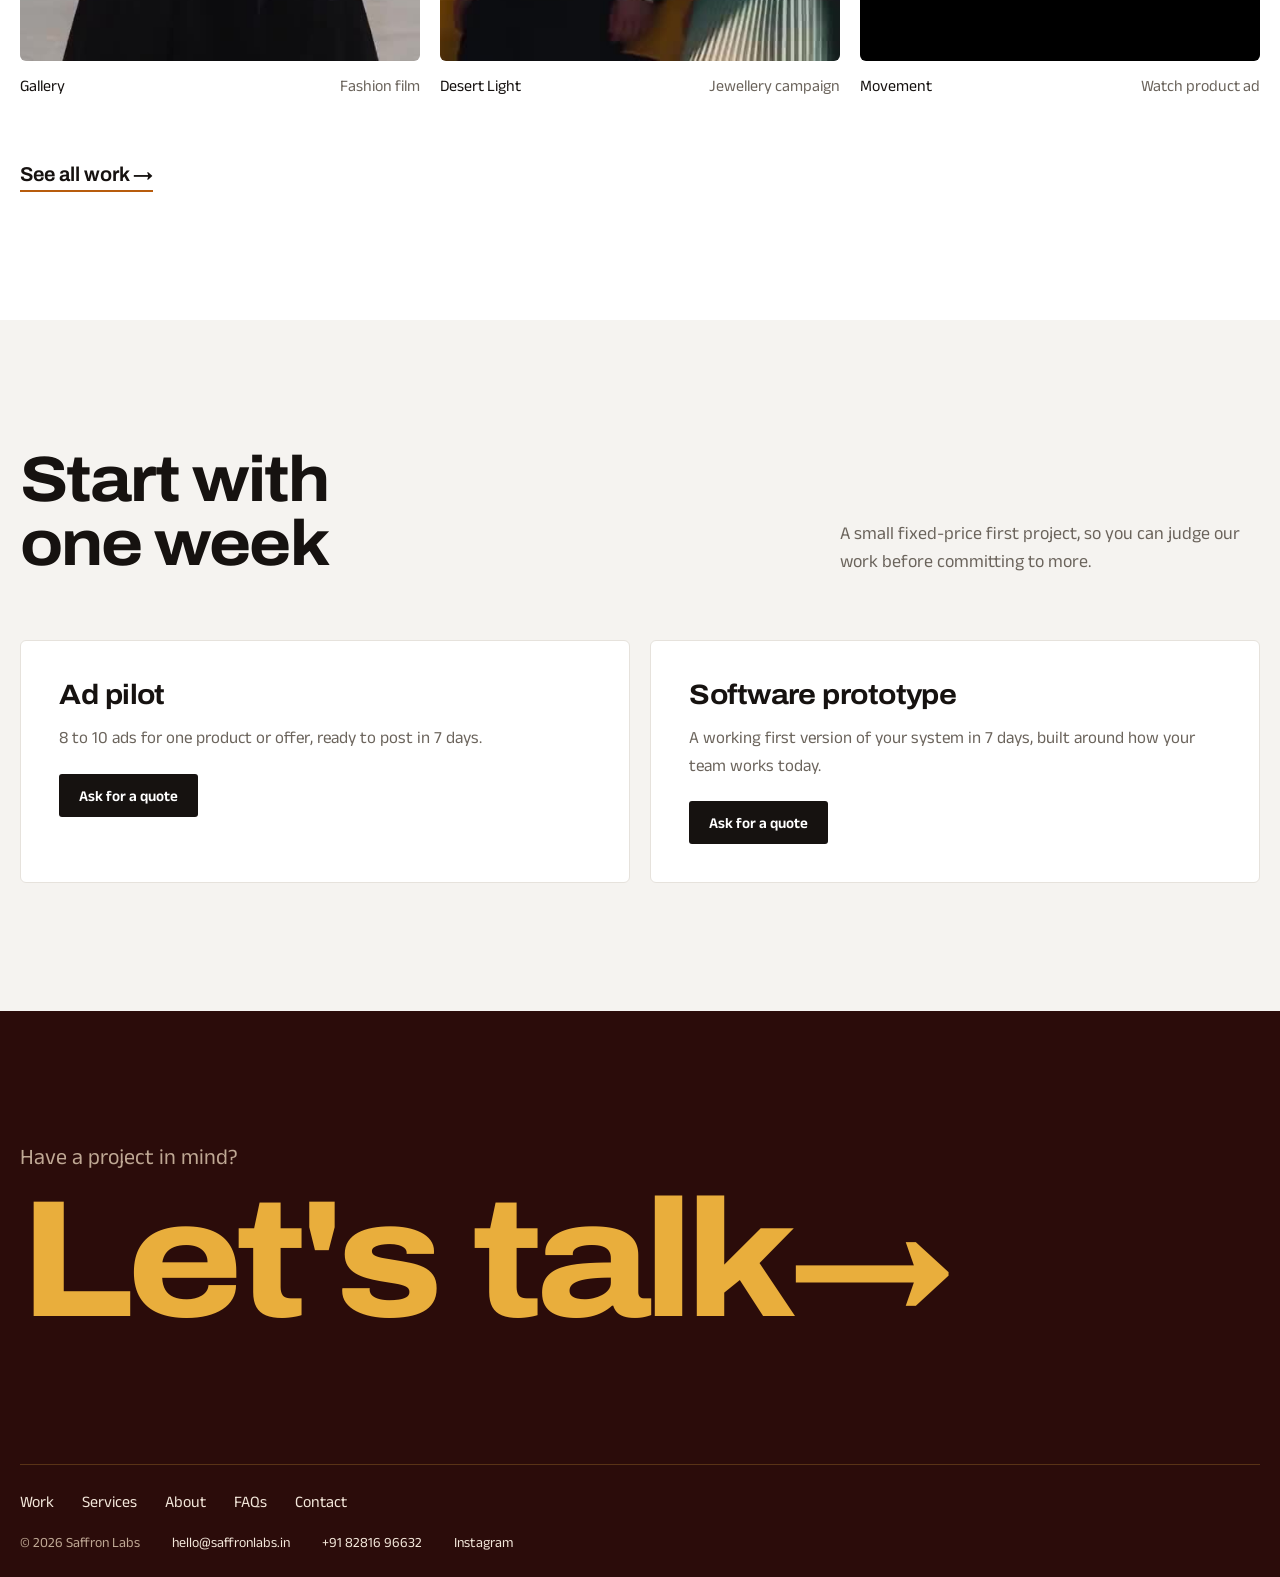
==== commit 4b853d0f: "Present Saffron Labs as a worldwide agency, not a small Punjab studio - Remove every Phagwara, Jalan" ====
--- a/index.html
+++ b/index.html
@@ -3,14 +3,14 @@
 <head>
 <meta charset="utf-8">
 <meta name="viewport" content="width=device-width, initial-scale=1, viewport-fit=cover">
-<title>Saffron Labs: ads, websites and software in Phagwara, Punjab</title>
-<meta name="description" content="Saffron Labs makes ads, websites, custom software and WhatsApp automations for growing businesses in Phagwara, Jalandhar and across Punjab.">
+<title>Saffron Labs: ads, websites and software for growing businesses</title>
+<meta name="description" content="Saffron Labs is an agency that makes ads, websites, custom software and WhatsApp automations for growing businesses, wherever they are.">
 <meta name="theme-color" content="#2b0c0a">
 <link rel="canonical" href="https://saffronlabs.in/">
 <meta property="og:type" content="website">
 <meta property="og:url" content="https://saffronlabs.in/">
-<meta property="og:title" content="Saffron Labs: ads, websites and software in Phagwara, Punjab">
-<meta property="og:description" content="Saffron Labs makes ads, websites, custom software and WhatsApp automations for growing businesses in Phagwara, Jalandhar and across Punjab.">
+<meta property="og:title" content="Saffron Labs: ads, websites and software for growing businesses">
+<meta property="og:description" content="Saffron Labs is an agency that makes ads, websites, custom software and WhatsApp automations for growing businesses, wherever they are.">
 <meta property="og:image" content="https://saffronlabs.in/media/loops/hero.jpg">
 <link rel="icon" href="data:image/svg+xml,%3Csvg xmlns='http://www.w3.org/2000/svg' viewBox='0 0 42 42'%3E%3Crect width='42' height='42' rx='8' fill='%232b0c0a'/%3E%3Cpath d='M21 35V8M21 35L8 12M21 35L34 12' stroke='%23e9ae3c' stroke-width='2.6' stroke-linecap='round' fill='none'/%3E%3Ccircle cx='21' cy='7' r='2.8' fill='%23e9ae3c'/%3E%3Ccircle cx='8' cy='12' r='2.8' fill='%23e9ae3c'/%3E%3Ccircle cx='34' cy='12' r='2.8' fill='%23e9ae3c'/%3E%3Ccircle cx='21' cy='35' r='2.8' fill='%23e9ae3c'/%3E%3C/svg%3E">
 <link rel="preconnect" href="https://fonts.googleapis.com">
@@ -18,7 +18,7 @@
 <link rel="stylesheet" href="https://fonts.googleapis.com/css2?family=Anek+Latin:wght@400;500;600&family=Archivo:wdth,wght@62..125,400..800&display=swap">
 <link rel="stylesheet" href="/style.css">
 <script type="application/ld+json">
-{"@context":"https://schema.org","@type":"ProfessionalService","name":"Saffron Labs","url":"https://saffronlabs.in/","email":"hello@saffronlabs.in","telephone":"+91-82816-96632","description":"Saffron Labs makes ads, websites, custom software and WhatsApp automations for growing businesses in Phagwara, Jalandhar and across Punjab.","address":{"@type":"PostalAddress","addressLocality":"Phagwara","addressRegion":"Punjab","addressCountry":"IN"},"areaServed":["Phagwara","Jalandhar","Punjab"]}
+{"@context":"https://schema.org","@type":"ProfessionalService","name":"Saffron Labs","url":"https://saffronlabs.in/","email":"hello@saffronlabs.in","telephone":"+91-82816-96632","description":"Saffron Labs is an agency that makes ads, websites, custom software and WhatsApp automations for growing businesses, wherever they are.","areaServed":"Worldwide"}
 </script>
 </head>
 <body>
@@ -62,7 +62,7 @@
     <div class="wrap">
       <h1>Ads, websites and software for businesses that are growing.</h1>
       <div class="cover-foot">
-        <p>A studio in Phagwara, Punjab. One team for how you look and how you run.</p>
+        <p>An agency for growing businesses, wherever they are. One team for how you look and how you run.</p>
         <a class="btn btn-gold" href="#need">Find what you need</a>
       </div>
     </div>
@@ -147,7 +147,7 @@
 
 <footer class="band"><div class="wrap">
   <nav class="foot-nav" aria-label="Footer"><a href="/work/">Work</a> <a href="/services/">Services</a> <a href="/about/">About</a> <a href="/faq/">FAQs</a> <a href="/contact/">Contact</a></nav>
-  <div class="foot-meta"><span>© 2026 Saffron Labs, Phagwara, Punjab</span><a href="mailto:hello@saffronlabs.in">hello@saffronlabs.in</a><a href="tel:+918281696632">+91 82816 96632</a><a href="https://www.instagram.com/saffron.labs/" target="_blank" rel="noopener">Instagram</a></div>
+  <div class="foot-meta"><span>© 2026 Saffron Labs</span><a href="mailto:hello@saffronlabs.in">hello@saffronlabs.in</a><a href="tel:+918281696632">+91 82816 96632</a><a href="https://www.instagram.com/saffron.labs/" target="_blank" rel="noopener">Instagram</a></div>
 </div></footer>
 <script src="/script.js"></script>
 </body>
--- a/style.css
+++ b/style.css
@@ -349,3 +349,19 @@
   .menu[open] .menu-panel,.answer-panel[open] .ap-inner{animation:none}
   .btn:active{transform:none}
 }
+
+/* about: how we work */
+.ways-we-work{list-style:none;margin:0;padding:0;display:grid;grid-template-columns:repeat(4,minmax(0,1fr));border-top:1px solid var(--maroon-line)}
+.ways-we-work li{display:grid;gap:10px;align-content:start;padding:28px 24px 8px 0}
+.ways-we-work li + li{padding-left:24px;border-left:1px solid var(--maroon-line)}
+.ways-we-work span{font:700 15px/1 var(--display);color:var(--gold)}
+.ways-we-work h3{font-size:22px;line-height:1.2;font-weight:680;color:var(--white)}
+.ways-we-work p{color:var(--muted-on-maroon)}
+@media (max-width:960px){
+  .ways-we-work{grid-template-columns:repeat(2,minmax(0,1fr))}
+  .ways-we-work li:nth-child(3){padding-left:0;border-left:0}
+}
+@media (max-width:520px){
+  .ways-we-work{grid-template-columns:minmax(0,1fr)}
+  .ways-we-work li + li{padding-left:0;border-left:0;border-top:1px solid var(--maroon-line)}
+}
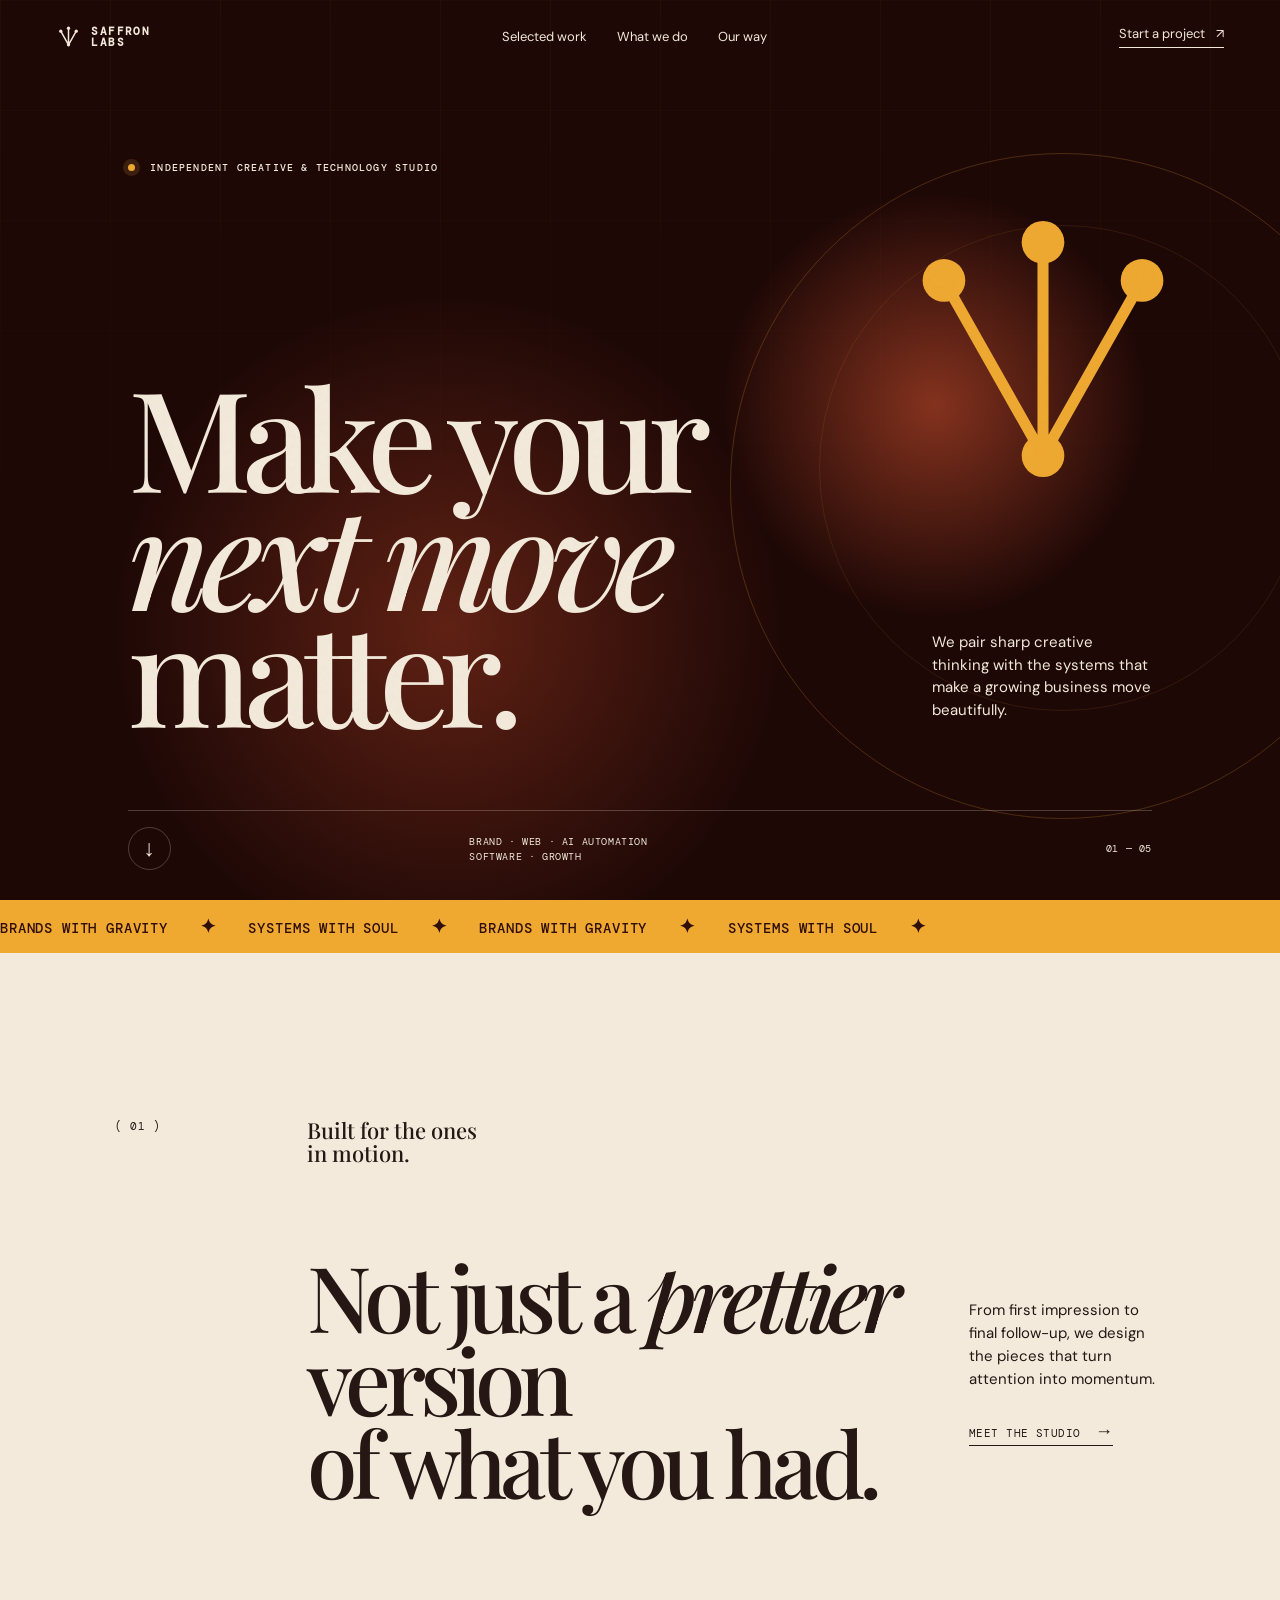
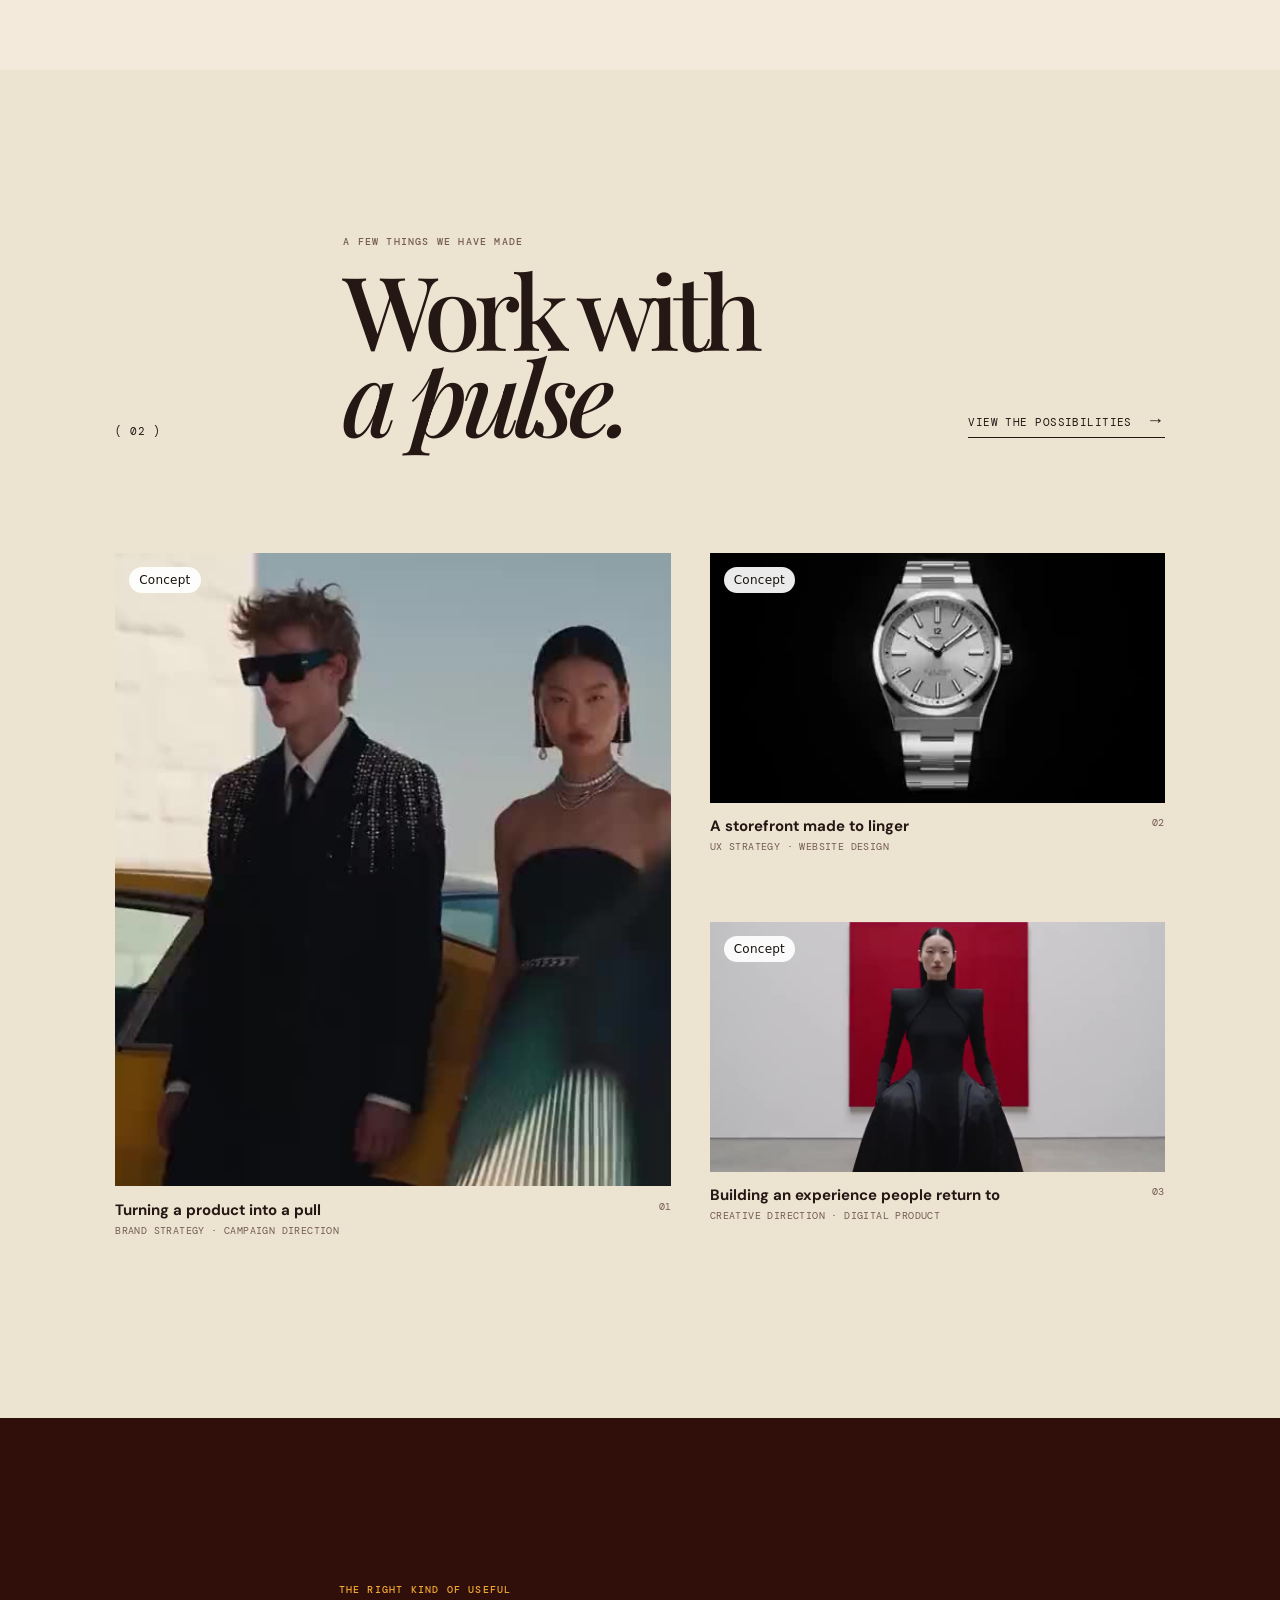
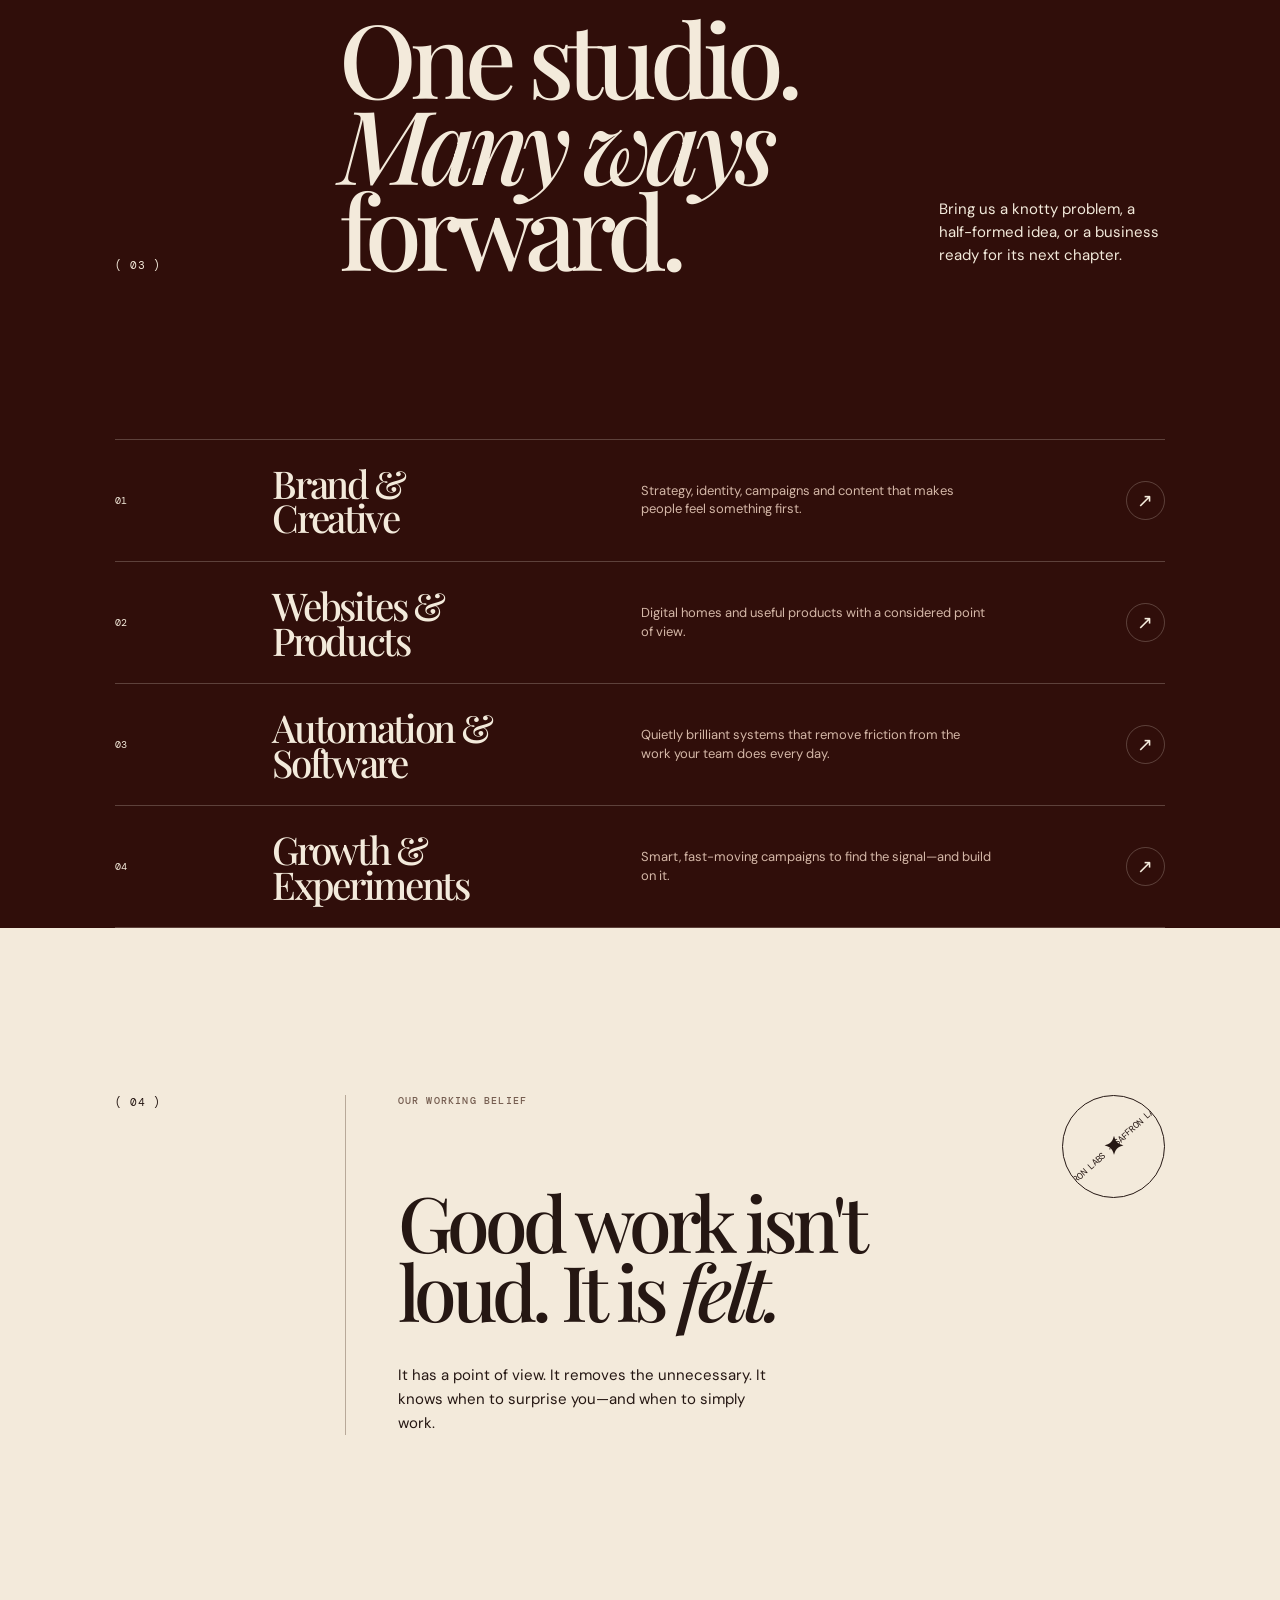
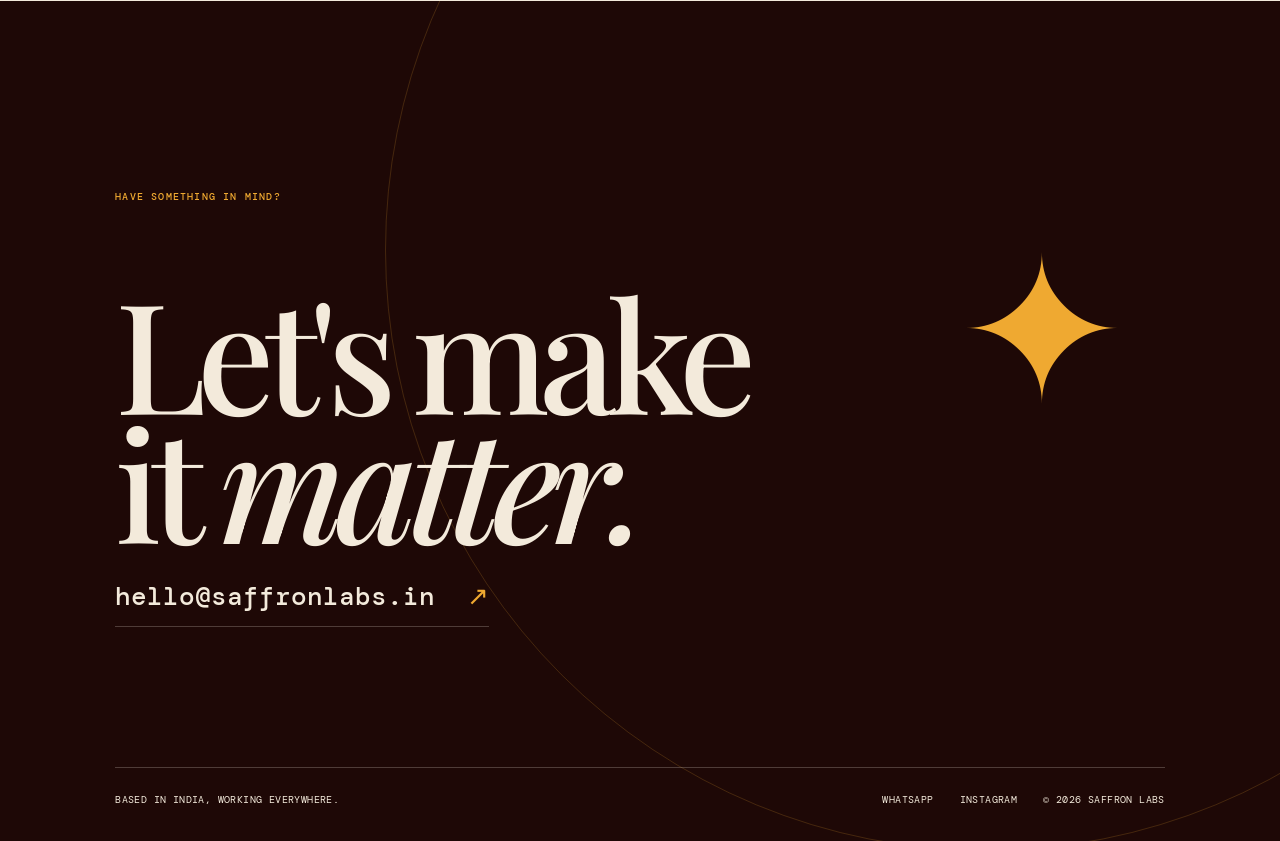
==== commit 7db336c4: "Redesign site from user design; concept films replace placeholder art - Replace all six pages and th" ====
--- a/index.html
+++ b/index.html
@@ -1,154 +1,73 @@
 <!doctype html>
 <html lang="en">
 <head>
-<meta charset="utf-8">
-<meta name="viewport" content="width=device-width, initial-scale=1, viewport-fit=cover">
-<title>Saffron Labs: ads, websites and software for growing businesses</title>
-<meta name="description" content="Saffron Labs is an agency that makes ads, websites, custom software and WhatsApp automations for growing businesses, wherever they are.">
-<meta name="theme-color" content="#2b0c0a">
-<link rel="canonical" href="https://saffronlabs.in/">
-<meta property="og:type" content="website">
-<meta property="og:url" content="https://saffronlabs.in/">
-<meta property="og:title" content="Saffron Labs: ads, websites and software for growing businesses">
-<meta property="og:description" content="Saffron Labs is an agency that makes ads, websites, custom software and WhatsApp automations for growing businesses, wherever they are.">
-<meta property="og:image" content="https://saffronlabs.in/media/loops/hero.jpg">
-<link rel="icon" href="data:image/svg+xml,%3Csvg xmlns='http://www.w3.org/2000/svg' viewBox='0 0 42 42'%3E%3Crect width='42' height='42' rx='8' fill='%232b0c0a'/%3E%3Cpath d='M21 35V8M21 35L8 12M21 35L34 12' stroke='%23e9ae3c' stroke-width='2.6' stroke-linecap='round' fill='none'/%3E%3Ccircle cx='21' cy='7' r='2.8' fill='%23e9ae3c'/%3E%3Ccircle cx='8' cy='12' r='2.8' fill='%23e9ae3c'/%3E%3Ccircle cx='34' cy='12' r='2.8' fill='%23e9ae3c'/%3E%3Ccircle cx='21' cy='35' r='2.8' fill='%23e9ae3c'/%3E%3C/svg%3E">
-<link rel="preconnect" href="https://fonts.googleapis.com">
-<link rel="preconnect" href="https://fonts.gstatic.com" crossorigin>
-<link rel="stylesheet" href="https://fonts.googleapis.com/css2?family=Anek+Latin:wght@400;500;600&family=Archivo:wdth,wght@62..125,400..800&display=swap">
-<link rel="stylesheet" href="/style.css">
-<script type="application/ld+json">
-{"@context":"https://schema.org","@type":"ProfessionalService","name":"Saffron Labs","url":"https://saffronlabs.in/","email":"hello@saffronlabs.in","telephone":"+91-82816-96632","description":"Saffron Labs is an agency that makes ads, websites, custom software and WhatsApp automations for growing businesses, wherever they are.","areaServed":"Worldwide"}
-</script>
+  <meta charset="UTF-8" />
+  <meta name="viewport" content="width=device-width, initial-scale=1.0" />
+  <meta name="description" content="Saffron Labs shapes vivid brands, high-converting websites, AI automation and custom software." />
+  <title>Saffron Labs — Intelligent solutions, crafted in India</title>
+  <link rel="preconnect" href="https://fonts.googleapis.com" />
+  <link rel="preconnect" href="https://fonts.gstatic.com" crossorigin />
+  <link href="https://fonts.googleapis.com/css2?family=DM+Mono&family=DM+Sans:opsz,wght@9..40,400;9..40,500;9..40,600;9..40,700&family=Playfair+Display:ital,wght@0,500;0,600;0,700;1,500;1,600&display=swap" rel="stylesheet" />
+  <link rel="stylesheet" href="/style.css" />
 </head>
 <body>
-<a class="skip" href="#main">Skip to content</a>
-<header class="top band">
-  <div class="wrap">
-    <a class="brand" href="/" aria-label="Saffron Labs home">
-      <svg viewBox="0 0 42 42" aria-hidden="true"><path d="M21 35V8M21 35L8 12M21 35L34 12"/><circle cx="21" cy="7" r="2.8"/><circle cx="8" cy="12" r="2.8"/><circle cx="34" cy="12" r="2.8"/><circle cx="21" cy="35" r="2.8"/></svg>
-      <span>SAFFRON LABS</span>
+  <div class="page-grain" aria-hidden="true"></div>
+  <header class="site-header">
+    <a class="wordmark" href="#top" aria-label="Saffron Labs home">
+      <svg class="mark" viewBox="0 0 42 42" aria-hidden="true"><path d="M21 35V8M21 35L8 12M21 35L34 12"/><circle cx="21" cy="7" r="2.8"/><circle cx="8" cy="12" r="2.8"/><circle cx="34" cy="12" r="2.8"/><circle cx="21" cy="35" r="2.8"/></svg>
+      <span>SAFFRON<br>LABS</span>
     </a>
-    <button class="pill" type="button" id="menu-open" aria-haspopup="dialog" aria-controls="menu">Menu</button>
-    <a class="btn btn-gold" href="https://wa.me/918281696632?text=Hi%20Saffron%20Labs%2C%20I%27d%20like%20to%20talk%20about%20a%20project." target="_blank" rel="noopener"><span class="long">Chat on WhatsApp</span><span class="short">WhatsApp</span></a>
-  </div>
-</header>
+    <nav aria-label="Primary navigation"><a href="/work/">Selected work</a><a href="/services/">What we do</a><a href="/about/">Our way</a></nav>
+    <a class="header-cta" href="/contact/">Start a project <span>↗</span></a>
+  </header>
 
-<dialog class="menu" id="menu" aria-label="Menu">
-  <div class="menu-panel">
-    <div class="menu-top">
-      <button class="pill pill-on-dark" type="button" id="menu-close">Close</button>
-    </div>
-    <nav aria-label="Main">
-      <ol class="menu-links">
-        <li><a href="/" aria-current="page">Home<sup aria-hidden="true">01</sup></a></li>
-        <li><a href="/work/">Work<sup aria-hidden="true">02</sup></a></li>
-        <li><a href="/services/">Services<sup aria-hidden="true">03</sup></a></li>
-        <li><a href="/about/">About<sup aria-hidden="true">04</sup></a></li>
-        <li><a href="/faq/">FAQs<sup aria-hidden="true">05</sup></a></li>
-        <li><a href="/contact/">Contact<sup aria-hidden="true">06</sup></a></li>
-      </ol>
-    </nav>
-    <div class="menu-foot">
-      <a href="https://wa.me/918281696632?text=Hi%20Saffron%20Labs%2C%20I%27d%20like%20to%20talk%20about%20a%20project." target="_blank" rel="noopener">WhatsApp</a>
-      <a href="mailto:hello@saffronlabs.in">hello@saffronlabs.in</a>
-      <a href="https://www.instagram.com/saffron.labs/" target="_blank" rel="noopener">Instagram</a>
-    </div>
-  </div>
-</dialog>
+  <main id="top">
+    <section class="hero">
+      <div class="orbit orbit-one" aria-hidden="true"></div><div class="orbit orbit-two" aria-hidden="true"></div>
+      <p class="eyebrow"><span class="pulse"></span> Independent creative &amp; technology studio</p>
+      <div class="hero-copy">
+        <h1>Make your<br><em>next move</em><br>matter.</h1>
+        <p>We pair sharp creative thinking with the systems that make a growing business move beautifully.</p>
+      </div>
+      <div class="hero-bottom">
+        <a class="round-link" href="#work" aria-label="Explore our work"><span>↓</span></a>
+        <p>Brand · Web · AI automation<br>Software · Growth</p>
+        <span class="hero-index">01 — 05</span>
+      </div>
+      <div class="hero-mark" aria-hidden="true"><svg viewBox="0 0 42 42"><path d="M21 35V8M21 35L8 12M21 35L34 12"/><circle cx="21" cy="7" r="2.8"/><circle cx="8" cy="12" r="2.8"/><circle cx="34" cy="12" r="2.8"/><circle cx="21" cy="35" r="2.8"/></svg></div>
+    </section>
 
-<main id="main">
-  <section class="cover band">
-    <div class="wrap">
-      <h1>Ads, websites and software for businesses that are growing.</h1>
-      <div class="cover-foot">
-        <p>An agency for growing businesses, wherever they are. One team for how you look and how you run.</p>
-        <a class="btn btn-gold" href="#need">Find what you need</a>
+    <section class="marquee" aria-label="Services"><div>BRANDS WITH GRAVITY <b>✦</b> SYSTEMS WITH SOUL <b>✦</b> BRANDS WITH GRAVITY <b>✦</b> SYSTEMS WITH SOUL <b>✦</b></div></section>
+
+    <section class="intro section-pad" id="about">
+      <p class="section-number">( 01 )</p>
+      <div><p class="intro-kicker">Built for the ones<br>in motion.</p><h2>Not just a <em>prettier</em> version<br>of what you had.</h2></div>
+      <div class="intro-note"><p>From first impression to final follow-up, we design the pieces that turn attention into momentum.</p><a href="#services" class="text-link">Meet the studio <span>→</span></a></div>
+    </section>
+
+    <section class="work section-pad" id="work">
+      <div class="section-heading"><p class="section-number">( 02 )</p><div><p class="eyebrow dark">A few things we have made</p><h2>Work with<br><em>a pulse.</em></h2></div><a href="#contact" class="text-link">View the possibilities <span>→</span></a></div>
+      <div class="work-grid">
+        <article class="project project-night"><div class="project-art"><video autoplay muted loop playsinline preload="metadata" poster="/media/loops/jewel.jpg" src="/media/loops/jewel.mp4" aria-label="Concept film: diamond necklaces, then a couple at a desert petrol station"></video><span class="concept-tag">Concept</span></div><div class="project-meta"><div><h3>Turning a product into a pull</h3><p>Brand strategy · Campaign direction</p></div><span>01</span></div></article>
+        <article class="project project-paper"><div class="project-art"><video autoplay muted loop playsinline preload="metadata" poster="/media/loops/watch.jpg" src="/media/loops/watch.mp4" aria-label="Concept film: exploded view of a mechanical watch movement"></video><span class="concept-tag">Concept</span></div><div class="project-meta"><div><h3>A storefront made to linger</h3><p>UX strategy · Website design</p></div><span>02</span></div></article>
+        <article class="project project-sun"><div class="project-art"><video autoplay muted loop playsinline preload="metadata" poster="/media/loops/editorial.jpg" src="/media/loops/editorial.mp4" aria-label="Concept film: model in a black gown in front of a red canvas"></video><span class="concept-tag">Concept</span></div><div class="project-meta"><div><h3>Building an experience people return to</h3><p>Creative direction · Digital product</p></div><span>03</span></div></article>
       </div>
-    </div>
-  </section>
+    </section>
 
+    <section class="services" id="services">
+      <div class="services-top section-pad"><p class="section-number">( 03 )</p><div><p class="eyebrow">The right kind of useful</p><h2>One studio.<br><em>Many ways</em> forward.</h2></div><p class="services-intro">Bring us a knotty problem, a half-formed idea, or a business ready for its next chapter.</p></div>
+      <div class="service-list">
+        <article><span>01</span><h3>Brand &amp;<br>Creative</h3><p>Strategy, identity, campaigns and content that makes people feel something first.</p><button aria-label="Learn about Brand and Creative">↗</button></article>
+        <article><span>02</span><h3>Websites &amp;<br>Products</h3><p>Digital homes and useful products with a considered point of view.</p><button aria-label="Learn about Websites and Products">↗</button></article>
+        <article><span>03</span><h3>Automation &amp;<br>Software</h3><p>Quietly brilliant systems that remove friction from the work your team does every day.</p><button aria-label="Learn about Automation and Software">↗</button></article>
+        <article><span>04</span><h3>Growth &amp;<br>Experiments</h3><p>Smart, fast-moving campaigns to find the signal—and build on it.</p><button aria-label="Learn about Growth and Experiments">↗</button></article>
+      </div>
+    </section>
 
-  <section class="reel band" aria-label="Showreel">
-    <div class="wrap">
-      <div class="reel-frame" id="reel">
-        <video autoplay muted loop playsinline preload="auto" poster="/media/loops/hero.jpg" aria-label="Saffron Labs showreel, 2026"><source src="/media/loops/hero.mp4" type="video/mp4"></video>
-        <button class="motion-toggle" type="button" id="motion-toggle" aria-pressed="false">Pause videos</button>
-      </div>
-      <div class="reel-cap"><span>Showreel, 2026</span><span>Made in-house, every frame</span></div>
-    </div>
-  </section>
+    <section class="manifesto section-pad"><p class="section-number">( 04 )</p><div class="manifesto-line"></div><div class="manifesto-copy"><p class="eyebrow dark">Our working belief</p><h2>Good work isn't<br>loud. It is <em>felt.</em></h2><p>It has a point of view. It removes the unnecessary. It knows when to surprise you—and when to simply work.</p></div><div class="stamp" aria-label="Saffron Labs — crafted in India"><span>SAFFRON LABS · SAFFRON LABS · </span><b>✦</b></div></section>
 
-
-  <section class="section band need" id="need">
-    <div class="wrap">
-      <div class="head">
-        <h2>What does your business need?</h2>
-        <p>Pick the closest one. We'll tell you what we'd build and how long it takes.</p>
-      </div>
-      <div class="tabs" role="tablist" aria-label="Business needs">
-        <button class="tab" role="tab" id="t-ads" aria-controls="answer" aria-selected="true" data-k="ads">More customers</button>
-        <button class="tab" role="tab" id="t-web" aria-controls="answer" aria-selected="false" data-k="web">A website</button>
-        <button class="tab" role="tab" id="t-soft" aria-controls="answer" aria-selected="false" data-k="soft">Less paperwork</button>
-        <button class="tab" role="tab" id="t-auto" aria-controls="answer" aria-selected="false" data-k="auto">Fewer repeated messages</button>
-      </div>
-      <div class="answer" id="answer" role="tabpanel" aria-labelledby="t-ads" aria-live="polite">
-        <div>
-          <h3 id="a-title">Ads people stop scrolling for</h3>
-          <p class="lead" id="a-lead">Reels, product films and posters for Instagram and WhatsApp, in English, Hindi or Punjabi.</p>
-          <ul id="a-list"><li>A month of reels and posters</li><li>Product and launch films</li><li>Festival and offer campaigns</li></ul>
-        </div>
-        <div class="facts">
-          <div class="fact"><span>Typical time</span><b id="a-time">First ads in 5 days</b></div>
-          <div class="fact"><span>Price</span><b>Fixed quote after a free call</b></div>
-          <a class="btn btn-ink" id="a-cta" href="#" target="_blank" rel="noopener">Ask about ads on WhatsApp</a>
-        </div>
-      </div>
-    </div>
-  </section>
-
-
-  <section class="section band" id="recent">
-    <div class="wrap">
-      <div class="head">
-        <h2>Recent work</h2>
-        <p>Concept films, demos and live tools, made to show what we'd build for you.</p>
-      </div>
-      <div class="grid">
-        <figure class="piece"><div class="frame"><video muted loop playsinline preload="metadata" poster="/media/loops/editorial.jpg" data-src="/media/loops/editorial.mp4" aria-label="Model in a black gown in front of a red canvas"></video><span class="tag">Concept</span></div><figcaption>Gallery <span>Fashion film</span></figcaption></figure>
-        <figure class="piece"><div class="frame"><video muted loop playsinline preload="metadata" poster="/media/loops/jewel.jpg" data-src="/media/loops/jewel.mp4" aria-label="Diamond necklaces, then a couple at a desert petrol station"></video><span class="tag">Concept</span></div><figcaption>Desert Light <span>Jewellery campaign</span></figcaption></figure>
-        <figure class="piece"><div class="frame"><video muted loop playsinline preload="metadata" poster="/media/loops/watch.jpg" data-src="/media/loops/watch.mp4" aria-label="Exploded view of a mechanical watch movement"></video><span class="tag">Concept</span></div><figcaption>Movement <span>Watch product ad</span></figcaption></figure>
-      </div>
-      <a class="more" href="/work/">See all work <span aria-hidden="true">→</span></a>
-    </div>
-  </section>
-
-  <section class="section band start">
-    <div class="wrap">
-      <div class="head">
-        <h2>Start with one week</h2>
-        <p>A small fixed-price first project, so you can judge our work before committing to more.</p>
-      </div>
-      <div class="offers">
-        <article class="offer"><h3>Ad pilot</h3><p>8 to 10 ads for one product or offer, ready to post in 7 days.</p><a class="btn btn-ink" href="https://wa.me/918281696632?text=Hi%20Saffron%20Labs%2C%20I%27d%20like%20a%20quote%20for%20the%20one-week%20ad%20pilot." target="_blank" rel="noopener">Ask for a quote</a></article>
-        <article class="offer"><h3>Software prototype</h3><p>A working first version of your system in 7 days, built around how your team works today.</p><a class="btn btn-ink" href="https://wa.me/918281696632?text=Hi%20Saffron%20Labs%2C%20I%27d%20like%20a%20quote%20for%20a%20one-week%20software%20prototype." target="_blank" rel="noopener">Ask for a quote</a></article>
-      </div>
-    </div>
-  </section>
-
-
-  <section class="cta band">
-    <div class="wrap">
-      <p>Have a project in mind?</p>
-      <a class="cta-word" href="/contact/">Let's talk<span aria-hidden="true"> →</span></a>
-    </div>
-  </section>
-</main>
-
-<footer class="band"><div class="wrap">
-  <nav class="foot-nav" aria-label="Footer"><a href="/work/">Work</a> <a href="/services/">Services</a> <a href="/about/">About</a> <a href="/faq/">FAQs</a> <a href="/contact/">Contact</a></nav>
-  <div class="foot-meta"><span>© 2026 Saffron Labs</span><a href="mailto:hello@saffronlabs.in">hello@saffronlabs.in</a><a href="tel:+918281696632">+91 82816 96632</a><a href="https://www.instagram.com/saffron.labs/" target="_blank" rel="noopener">Instagram</a></div>
-</div></footer>
-<script src="/script.js"></script>
+    <section class="contact" id="contact"><div class="contact-star">✦</div><p class="eyebrow">Have something in mind?</p><h2>Let's make<br>it <em>matter.</em></h2><a class="contact-email" href="mailto:hello@saffronlabs.in">hello@saffronlabs.in <span>↗</span></a><div class="contact-foot"><p>Based in India, working everywhere.</p><a href="https://wa.me/918281696632" target="_blank" rel="noreferrer">WhatsApp</a><a href="https://www.instagram.com/saffron.labs/" target="_blank" rel="noreferrer">Instagram</a><span>© <span id="year"></span> Saffron Labs</span></div></section>
+  </main>
+  <script src="/script.js"></script>
 </body>
 </html>
--- a/style.css
+++ b/style.css
@@ -1,367 +1,11 @@
-/* Layout: maroon cover (statement + showreel) opens onto a quiet white page; work is shown large, words kept few. Single committed brand look. */
-:root{
-  --maroon:#2b0c0a; --maroon-2:#3a120f; --maroon-line:rgba(233,174,60,.24);
-  --gold:#e9ae3c; --on-gold:#1f0a05; --on-maroon:#f3e7da; --muted-on-maroon:#bfa894;
-  --white:#ffffff; --panel:#f5f3f0; --ink:#161210; --quiet:#6b645c; --line:#e6e2dc; --saffron:#b85c0d;
-  --display:"Archivo", "Helvetica Neue", Arial, sans-serif;
-  --text:"Anek Latin", system-ui, -apple-system, "Segoe UI", sans-serif;
-  color-scheme:light;
-}
-*{box-sizing:border-box}
-[hidden]{display:none!important}
-html{scroll-behavior:smooth}
-section[id]{scroll-margin-top:76px}
-body{background:var(--white);color:var(--ink);font:400 17px/1.6 var(--text);margin:0}
-body::before{content:"";position:fixed;inset:0 0 auto;height:env(safe-area-inset-top,0px);z-index:10;background:var(--maroon)}
-a{color:inherit}
-:focus-visible{outline:2px solid var(--saffron);outline-offset:3px}
-.band{padding-left:max(16px, env(safe-area-inset-left, 0px));padding-right:max(16px, env(safe-area-inset-right, 0px))}
-.wrap{max-width:1240px;margin-inline:auto}
-h1,h2,h3{font-family:var(--display);margin:0;text-wrap:balance}
-p{margin:0}
-.sr-only{position:absolute;width:1px;height:1px;overflow:hidden;clip:rect(0 0 0 0);white-space:nowrap}
+:root{--wine:#300e0a;--wine-deep:#1e0806;--clay:#a94425;--saffron:#efa931;--cream:#f3eadb;--paper:#ede3d1;--ink:#251713;--lime:#d7e978;--line:rgba(243,234,219,.23)}*{box-sizing:border-box}html{scroll-behavior:smooth}body{margin:0;background:var(--cream);color:var(--ink);font-family:"DM Sans",Arial,sans-serif}.page-grain{position:fixed;z-index:10;inset:0;pointer-events:none;opacity:.065;background-image:url("data:image/svg+xml,%3Csvg viewBox='0 0 180 180' xmlns='http://www.w3.org/2000/svg'%3E%3Cfilter id='n'%3E%3CfeTurbulence type='fractalNoise' baseFrequency='.85' numOctaves='4' stitchTiles='stitch'/%3E%3C/filter%3E%3Crect width='100%25' height='100%25' filter='url(%23n)' opacity='.8'/%3E%3C/svg%3E");mix-blend-mode:multiply}.site-header{position:absolute;z-index:5;top:0;left:0;width:100%;padding:24px clamp(22px,4.4vw,70px);display:flex;justify-content:space-between;align-items:center;color:var(--cream)}.wordmark{display:flex;gap:10px;align-items:center;color:inherit;text-decoration:none;font:600 11px/.94 "DM Mono";letter-spacing:.13em}.mark{width:25px;fill:none;stroke:currentColor;stroke-width:2.5;stroke-linecap:round}.mark circle{fill:currentColor;stroke:none}.site-header nav{display:flex;gap:30px}.site-header nav a,.header-cta{color:inherit;text-decoration:none;font-size:13px}.site-header nav a:hover,.text-link:hover{opacity:.63}.header-cta{border-bottom:1px solid currentColor;padding-bottom:5px}.header-cta span{padding-left:8px}.hero{color:var(--cream);min-height:880px;min-height:100svh;position:relative;overflow:hidden;padding:clamp(130px,18vh,190px) clamp(22px,10vw,160px) 30px;background:radial-gradient(circle at 73% 45%,#85321e 0,transparent 20%),radial-gradient(circle at 35% 70%,#602114 0,transparent 32%),var(--wine-deep);display:flex;flex-direction:column}.hero:before{content:"";position:absolute;inset:0;background:linear-gradient(90deg,rgba(239,169,49,.1) 1px,transparent 1px),linear-gradient(rgba(239,169,49,.07) 1px,transparent 1px);background-size:110px 110px;mask-image:linear-gradient(to bottom,black,transparent 72%);opacity:.37}.eyebrow{font:500 10px/1.2 "DM Mono";letter-spacing:.12em;text-transform:uppercase;margin:0}.pulse{display:inline-block;width:7px;height:7px;background:var(--saffron);border-radius:50%;margin-right:8px;box-shadow:0 0 0 5px rgba(239,169,49,.14)}.hero-copy{position:relative;z-index:1;margin-top:auto;display:grid;grid-template-columns:minmax(400px,1.6fr) minmax(220px,.45fr);align-items:end;gap:40px}.hero h1,.intro h2,.section-heading h2,.services h2,.manifesto h2,.contact h2{font:500 clamp(62px,10.9vw,175px)/.84 "Playfair Display",Georgia,serif;letter-spacing:-.067em;margin:0}.hero h1 em,h2 em{font-weight:500}.hero-copy>p{font-size:15px;line-height:1.5;max-width:250px;margin:0 0 8px}.hero-bottom{position:relative;z-index:1;border-top:1px solid var(--line);margin-top:clamp(50px,9vh,110px);padding-top:16px;display:grid;grid-template-columns:1fr 1fr 1fr;align-items:center;font:10px/1.5 "DM Mono";letter-spacing:.06em;text-transform:uppercase}.round-link{width:43px;height:43px;border:1px solid var(--line);border-radius:50%;display:grid;place-items:center;text-decoration:none;color:var(--cream);font-size:23px}.round-link:hover{background:var(--saffron);color:var(--wine)}.hero-bottom p{margin:0}.hero-index{text-align:right}.hero-mark{position:absolute;right:6vw;top:21%;width:min(25vw,390px);aspect-ratio:1}.hero-mark svg{width:100%;height:100%;fill:none;stroke:var(--saffron);stroke-width:1.45;stroke-linecap:round}.hero-mark circle{fill:var(--saffron);stroke:none}.orbit{position:absolute;border:1px solid rgba(239,169,49,.22);border-radius:50%;right:-9vw;top:17%;width:min(52vw,790px);aspect-ratio:1}.orbit-two{width:min(38vw,570px);right:-2vw;top:25%;border-color:rgba(239,169,49,.1)}.marquee{overflow:hidden;background:var(--saffron);color:var(--wine);white-space:nowrap;padding:14px 0;font:500 14px "DM Mono";letter-spacing:.06em}.marquee div{width:max-content;animation:scroll 25s linear infinite}.marquee b{padding:0 23px;font-size:19px}@keyframes scroll{to{transform:translateX(-25%)}}.section-pad{padding:clamp(84px,13vw,190px) clamp(22px,9vw,145px)}.section-number{font:11px "DM Mono";letter-spacing:.05em;margin:0}.intro{display:grid;grid-template-columns:1fr 4fr 1.25fr;gap:35px;align-items:start}.intro-kicker{font:500 22px/1.05 "Playfair Display";margin:0 0 clamp(35px,7vw,100px)}.intro h2{font-size:clamp(47px,7.1vw,105px);line-height:.91}.intro-note{padding-top:clamp(100px,14vw,180px);font-size:15px;line-height:1.55}.intro-note p{margin:0 0 27px}.text-link{color:inherit;text-decoration:none;border-bottom:1px solid currentColor;padding-bottom:5px;font:11px "DM Mono";letter-spacing:.04em;text-transform:uppercase}.text-link span{font-size:18px;margin-left:7px}.work{background:var(--paper)}.section-heading{display:grid;grid-template-columns:1fr 3fr 1fr;align-items:end;gap:30px;margin-bottom:clamp(55px,9vw,120px)}.eyebrow.dark{color:#755d50;margin-bottom:18px}.section-heading h2,.services h2{font-size:clamp(55px,8vw,120px)}.section-heading>.text-link{justify-self:end}.work-grid{display:grid;grid-template-columns:1.1fr .9fr;gap:clamp(20px,3vw,45px)}.project{margin:0}.project-night{grid-row:span 2}.project-sun{grid-column:2}.project-art{position:relative;overflow:hidden;min-height:250px}.project-night .project-art{height:calc(100% - 65px)}.art-aurora{background:radial-gradient(ellipse at 55% 42%,#eba532 0%,#d86928 13%,#672019 34%,#1d0e10 65%)}.art-aurora:after{content:"";position:absolute;width:80%;aspect-ratio:1;border:1px solid rgba(255,236,185,.34);border-radius:50%;left:10%;top:12%;box-shadow:0 0 0 50px rgba(255,236,185,.045),0 0 0 100px rgba(255,236,185,.025)}.art-aurora i{position:absolute;z-index:2;width:40%;height:130%;background:linear-gradient(90deg,transparent,rgba(255,218,115,.75),transparent);filter:blur(18px);transform:rotate(27deg);left:38%;top:-14%}.art-aurora i:nth-child(2){transform:rotate(-47deg);left:-4%;opacity:.5}.art-aurora i:nth-child(3){transform:rotate(72deg);left:66%;opacity:.3}.art-label{position:absolute;z-index:3;left:8%;bottom:5%;font:500 clamp(55px,10vw,140px)/1 "Playfair Display";color:#f8d98d}.art-paper{background:#dabd92;display:grid;place-items:center;min-height:380px;padding:30px}.art-paper:before{content:"";position:absolute;inset:13px;border:1px solid rgba(47,14,10,.55)}.art-paper span{position:relative;z-index:1;font:500 clamp(34px,5vw,65px)/.86 "Playfair Display";text-align:center;letter-spacing:-.07em;color:#37100b}.art-paper em{color:#b6431d}.art-paper svg{position:absolute;bottom:25px;right:25px;width:58px;fill:none;stroke:#37100b;stroke-width:2;stroke-linecap:round}.art-paper circle{fill:#37100b;stroke:none}.art-sun{min-height:250px;background:var(--clay);color:#f6d378;padding:22px}.sun-disc{position:absolute;width:60%;aspect-ratio:1;border-radius:50%;background:var(--saffron);right:-8%;top:50%;transform:translateY(-50%);box-shadow:0 0 0 26px rgba(239,169,49,.13)}.art-sun span{position:absolute;z-index:1;font:500 clamp(31px,4vw,57px)/.9 "Playfair Display";letter-spacing:-.06em;bottom:18px}.project-meta{padding:13px 0 30px;display:flex;justify-content:space-between;gap:15px}.project-meta h3{font-size:15px;margin:0 0 4px}.project-meta p,.project-meta>span{font:10px "DM Mono";text-transform:uppercase;letter-spacing:.04em;margin:0;color:#725c50}.services{color:var(--cream);background:var(--wine)}.services-top{display:grid;grid-template-columns:1fr 3fr 1.2fr;gap:35px;align-items:end}.services-top .eyebrow{color:var(--saffron);margin-bottom:18px}.services-intro{font-size:15px;line-height:1.55;margin:0 0 5px}.service-list{border-top:1px solid var(--line);margin:0 clamp(22px,9vw,145px)}.service-list article{display:grid;grid-template-columns:.45fr 1.2fr 1.5fr .25fr;gap:30px;align-items:center;padding:26px 0;border-bottom:1px solid var(--line);transition:padding .3s,color .3s}.service-list article:hover{padding-left:18px;color:var(--saffron)}.service-list span{font:10px "DM Mono"}.service-list h3{font:500 clamp(27px,3vw,46px)/.9 "Playfair Display";letter-spacing:-.06em;margin:0}.service-list p{max-width:350px;font-size:13px;line-height:1.45;margin:0;color:#d4b7a7}.service-list button{justify-self:end;border:1px solid var(--line);background:transparent;border-radius:50%;color:inherit;width:39px;height:39px;font-size:19px}.manifesto{display:grid;grid-template-columns:1fr 1px 3fr 1fr;gap:clamp(25px,4vw,60px);align-items:start;position:relative}.manifesto-line{background:#b8a999;height:100%}.manifesto-copy .eyebrow{margin-bottom:80px}.manifesto h2{font-size:clamp(45px,6vw,88px);line-height:.9}.manifesto-copy>p:last-child{max-width:370px;margin:38px 0 0;font-size:15px;line-height:1.6}.stamp{border:1px solid var(--ink);border-radius:50%;width:103px;aspect-ratio:1;display:grid;place-items:center;position:relative;justify-self:end;font:9px "DM Mono";overflow:hidden}.stamp span{position:absolute;width:144px;transform:rotate(-42deg);white-space:nowrap}.stamp b{font-size:25px}.contact{min-height:840px;position:relative;overflow:hidden;color:var(--cream);background:var(--wine-deep);padding:clamp(100px,15vw,190px) clamp(22px,9vw,145px) 25px;display:flex;flex-direction:column}.contact:before{content:"";position:absolute;width:min(100vw,1200px);aspect-ratio:1;border:1px solid rgba(239,169,49,.19);border-radius:50%;right:-24%;top:-42%}.contact .eyebrow{color:var(--saffron);position:relative}.contact h2{position:relative;font-size:clamp(68px,12vw,175px);margin-top:auto}.contact-email{position:relative;color:var(--cream);text-decoration:none;font:500 clamp(17px,2vw,29px) "DM Mono";margin-top:35px;border-bottom:1px solid var(--line);padding-bottom:13px;width:max-content;max-width:100%}.contact-email:hover{color:var(--saffron)}.contact-email span{color:var(--saffron);padding-left:16px}.contact-star{position:absolute;right:12%;top:24%;color:var(--saffron);font-size:clamp(80px,16vw,200px);animation:spin 18s linear infinite}@keyframes spin{to{transform:rotate(360deg)}}.contact-foot{position:relative;border-top:1px solid var(--line);padding-top:15px;margin-top:clamp(80px,11vw,160px);display:flex;gap:26px;align-items:center;font:10px "DM Mono";text-transform:uppercase;letter-spacing:.04em}.contact-foot p{margin-right:auto}.contact-foot a{color:var(--cream);text-decoration:none}.contact-foot a:hover{color:var(--saffron)}
+@media(max-width:760px){.site-header nav{display:none}.site-header{padding:20px}.hero{min-height:720px;padding:125px 22px 25px}.hero-copy{grid-template-columns:1fr;gap:24px}.hero h1{font-size:clamp(60px,17vw,102px)}.hero-copy>p{font-size:14px}.hero-mark{width:54vw;top:23%;right:-5vw}.hero-bottom{grid-template-columns:1fr 1fr}.hero-index{display:none}.intro,.section-heading,.services-top{grid-template-columns:1fr;gap:25px}.intro-note{padding-top:0}.intro-kicker{margin-bottom:35px}.section-heading>.text-link{justify-self:start}.work-grid{grid-template-columns:1fr}.project-night{grid-row:auto}.project-night .project-art{height:390px}.project-sun{grid-column:auto}.services-intro{max-width:320px}.service-list{margin:0 22px}.service-list article{grid-template-columns:28px 1fr 40px;gap:15px}.service-list article p{grid-column:2/4}.service-list h3{font-size:31px}.manifesto{grid-template-columns:1fr;gap:26px}.manifesto-line{width:100%;height:1px}.manifesto-copy .eyebrow{margin-bottom:48px}.stamp{justify-self:start}.contact{min-height:700px}.contact-foot{flex-wrap:wrap;gap:15px}.contact-foot p{flex-basis:100%}.art-paper{min-height:330px}.section-pad{padding-left:22px;padding-right:22px}}
 
-/* header */
-.top{background:var(--maroon);color:var(--on-maroon);position:sticky;top:env(safe-area-inset-top,0px);z-index:5}
-.top .wrap{display:flex;align-items:center;gap:28px;padding-block:18px}
-.brand{display:flex;align-items:center;gap:10px;text-decoration:none;color:var(--gold)}
-.brand svg{width:26px;height:26px;fill:none;stroke:var(--gold);stroke-width:2.2;stroke-linecap:round}
-.brand svg circle{fill:var(--gold);stroke:none}
-.brand span{font:700 16px/1 var(--display);font-variation-settings:"wdth" 120;letter-spacing:.05em}
-.skip{position:absolute;left:16px;top:-60px;z-index:20;background:var(--gold);color:var(--on-gold);padding:10px 16px;border-radius:3px;font-weight:600;text-decoration:none}
-.skip:focus{top:12px}
-.top .wrap{gap:12px}
-.top .brand{margin-right:auto}
-.pill{font:600 15px/1 var(--text);padding:13px 20px;border-radius:999px;border:1px solid var(--maroon-line);background:transparent;color:var(--on-maroon);cursor:pointer;transition:border-color .15s,color .15s}
-.pill:hover{border-color:var(--gold);color:var(--gold)}
-.pill:focus-visible,.top .btn:focus-visible,.contact a:focus-visible,footer a:focus-visible{outline-color:var(--gold)}
-.btn .short{display:none}
-.btn{display:inline-flex;align-items:center;gap:10px;text-decoration:none;font:600 15px/1 var(--text);padding:14px 20px;border-radius:3px;border:0;cursor:pointer;white-space:nowrap;transition:background-color .15s}
-.btn-gold{background:var(--gold);color:var(--on-gold)}
-.btn-gold:hover{background:#f3bf57}
-.btn-ink{background:var(--ink);color:var(--white)}
-.btn-ink:hover{background:#2c2420}
-.btn:active{transform:scale(.97)}
+/* Inner pages */
+.inner-page .site-header,.contact-page .site-header{position:absolute}.inner-page .site-header nav a.active,.contact-page .site-header nav a.active{color:var(--saffron)}.page-hero{min-height:680px;background:var(--wine-deep);color:var(--cream);padding:clamp(150px,22vw,250px) clamp(22px,9vw,145px) clamp(75px,12vw,145px);position:relative;overflow:hidden}.page-hero:after{content:"✦";position:absolute;right:10%;bottom:-17%;font:500 clamp(260px,42vw,650px)/1 "Playfair Display";color:rgba(239,169,49,.1)}.page-hero .eyebrow{color:var(--saffron);position:relative;z-index:1}.page-hero h1{position:relative;z-index:1;font:500 clamp(74px,13vw,190px)/.83 "Playfair Display";letter-spacing:-.075em;margin:clamp(54px,10vw,110px) 0 28px}.page-hero>p:last-child{position:relative;z-index:1;max-width:310px;margin:0;font-size:15px;line-height:1.55}.case-list{display:grid;gap:clamp(80px,13vw,190px)}.case{display:grid;grid-template-columns:1.1fr .9fr;gap:clamp(28px,7vw,100px);align-items:center}.case-wide{grid-template-columns:1.35fr .65fr}.case:nth-child(3){direction:rtl}.case:nth-child(3)>*{direction:ltr}.case-visual{min-height:clamp(330px,45vw,670px);position:relative;overflow:hidden}.case-bloom{background:radial-gradient(circle at 48% 45%,#f5b83d 0 9%,#e26e25 10% 15%,#9d351e 24%,#47130d 56%,#250b08 100%)}.bloom-disc{position:absolute;width:60%;aspect-ratio:1;border:1px solid rgba(252,215,131,.6);border-radius:50%;left:20%;top:20%;box-shadow:0 0 0 40px rgba(252,215,131,.06),0 0 0 90px rgba(252,215,131,.035)}.bloom-word{position:absolute;z-index:1;bottom:7%;left:8%;font:500 clamp(60px,10vw,150px)/.78 "Playfair Display";letter-spacing:-.08em;color:var(--cream)}.case-grid-visual{background:#d5c0a5;padding:7%;display:flex;align-items:end}.case-grid-visual:before{content:"";position:absolute;inset:0;background:linear-gradient(90deg,rgba(52,17,11,.28) 1px,transparent 1px),linear-gradient(rgba(52,17,11,.28) 1px,transparent 1px);background-size:23% 23%;opacity:.7}.case-grid-visual span{font:500 clamp(44px,6vw,86px)/.84 "Playfair Display";letter-spacing:-.07em;position:relative;z-index:1}.case-grid-visual i{position:absolute;width:23%;aspect-ratio:1;border-radius:50%;background:var(--clay);top:10%;right:14%}.case-grid-visual i:nth-of-type(2){top:37%;right:37%;background:var(--saffron)}.case-grid-visual i:nth-of-type(3){top:58%;right:14%;background:var(--wine)}.case-type{background:var(--lime);display:grid;place-items:center;padding:30px}.case-type span{font:500 clamp(48px,7vw,100px)/.78 "Playfair Display";letter-spacing:-.08em;color:var(--wine)}.case-type em{color:var(--clay)}.case-copy .case-num{font:11px "DM Mono";color:#816e63;margin:0 0 26px;text-transform:uppercase}.case-copy h2{font:500 clamp(34px,4vw,60px)/.94 "Playfair Display";letter-spacing:-.065em;margin:0}.case-copy>p:not(.case-num){font-size:15px;line-height:1.55;max-width:350px;margin:25px 0}.closing-band{background:var(--saffron);color:var(--wine);padding:clamp(70px,10vw,140px) clamp(22px,9vw,145px);display:flex;align-items:end;justify-content:space-between;gap:30px}.closing-band p{font:500 clamp(26px,4vw,60px)/.95 "Playfair Display";letter-spacing:-.05em;margin:0;max-width:450px}.closing-band a,.services-cta a{font:500 clamp(27px,4vw,56px)/1 "Playfair Display";letter-spacing:-.06em;color:inherit}.mini-footer{background:var(--wine-deep);color:var(--cream);padding:18px clamp(22px,9vw,145px);display:flex;gap:25px;flex-wrap:wrap;font:10px "DM Mono";text-transform:uppercase;letter-spacing:.05em}.mini-footer a{color:inherit;text-decoration:none}.mini-footer a:hover{color:var(--saffron)}.mini-footer span:first-child{margin-right:auto}.service-detail{display:grid;grid-template-columns:.5fr 2fr 1.1fr 1fr;gap:30px;align-items:start;border-bottom:1px solid #c7b7a7}.service-detail h2{font:500 clamp(34px,4.6vw,67px)/.9 "Playfair Display";letter-spacing:-.07em;margin:32px 0 0}.detail-list{font:11px "DM Mono";text-transform:uppercase;letter-spacing:.04em}.detail-list p{padding:11px 0;margin:0;border-bottom:1px solid #c7b7a7}.detail-desc{font-size:14px;line-height:1.55;margin:0}.service-dark{background:var(--wine);color:var(--cream);border:0}.service-dark .eyebrow{color:var(--saffron)}.service-dark .detail-list p{border-color:var(--line)}.services-cta{padding:clamp(85px,14vw,180px) clamp(22px,9vw,145px);background:var(--lime);color:var(--wine);display:flex;flex-direction:column;gap:22px}.services-cta p{font:11px "DM Mono";text-transform:uppercase;letter-spacing:.08em;margin:0}.about-statement{display:grid;grid-template-columns:1fr 3.3fr 1.25fr;gap:40px;align-items:start}.about-statement h2{font:500 clamp(36px,5vw,72px)/.92 "Playfair Display";letter-spacing:-.07em;margin:0}.about-statement>p{font-size:15px;line-height:1.55;margin:0}.principles{background:var(--paper);display:grid;grid-template-columns:1fr 2.5fr;gap:40px}.principles h2{font:500 clamp(45px,6vw,87px)/.88 "Playfair Display";letter-spacing:-.07em;margin:22px 0 0}.principles ol{list-style:none;padding:0;margin:0;display:grid;gap:0}.principles li{display:grid;grid-template-columns:.5fr 1.2fr 1.2fr;gap:20px;padding:23px 0;border-top:1px solid #c6b6a6}.principles li span{font:10px "DM Mono"}.principles h3{font:500 25px/.95 "Playfair Display";letter-spacing:-.05em;margin:0}.principles li p{font-size:14px;line-height:1.5;margin:0}.about-portrait{background:var(--clay);min-height:530px;color:var(--cream);padding:70px clamp(22px,9vw,145px);position:relative;overflow:hidden;display:flex;align-items:end}.portrait-mark{position:absolute;right:12%;top:7%;width:min(45vw,520px);opacity:.8}.portrait-mark svg{width:100%;fill:none;stroke:var(--saffron);stroke-width:1.8;stroke-linecap:round}.portrait-mark circle{fill:var(--saffron);stroke:none}.about-portrait p{font:500 clamp(43px,6vw,85px)/.88 "Playfair Display";letter-spacing:-.07em;margin:0;z-index:1}.faq-list{display:grid;grid-template-columns:1fr 4fr;gap:40px}.faqs{border-top:1px solid #bba99a}.faqs details{border-bottom:1px solid #bba99a}.faqs summary{list-style:none;cursor:pointer;padding:25px 0;font:500 clamp(23px,3vw,39px)/1 "Playfair Display";letter-spacing:-.05em;display:flex;justify-content:space-between;gap:20px}.faqs summary::-webkit-details-marker{display:none}.faqs summary span{font:400 28px "DM Sans";transition:transform .25s}.faqs details[open] summary span{transform:rotate(45deg)}.faqs details p{font-size:15px;line-height:1.6;max-width:570px;margin:0 0 28px}.contact-page{background:var(--wine-deep);color:var(--cream)}.contact-page-hero{min-height:700px;padding:clamp(150px,22vw,250px) clamp(22px,9vw,145px) clamp(80px,10vw,130px);position:relative;overflow:hidden}.contact-page-hero:after{content:"";position:absolute;width:min(70vw,900px);aspect-ratio:1;border:1px solid rgba(239,169,49,.2);border-radius:50%;right:-10%;top:8%;box-shadow:0 0 0 70px rgba(239,169,49,.035)}.contact-page-hero .eyebrow{color:var(--saffron);position:relative;z-index:1}.contact-page-hero h1{position:relative;z-index:1;font:500 clamp(65px,11vw,160px)/.83 "Playfair Display";letter-spacing:-.075em;margin:clamp(50px,9vw,100px) 0 30px}.contact-page-hero>p{position:relative;z-index:1;font-size:15px;line-height:1.55;max-width:350px;margin:0}.contact-big{position:relative;z-index:1;display:inline-block;margin-top:45px;color:var(--cream);font:500 clamp(18px,2.5vw,36px)/1 "DM Mono";text-decoration:none;border-bottom:1px solid var(--line);padding-bottom:12px}.contact-big span{color:var(--saffron);padding-left:12px}.contact-big:hover{color:var(--saffron)}.contact-routes{background:var(--cream);color:var(--ink);display:grid;grid-template-columns:repeat(3,1fr);padding:0 clamp(22px,9vw,145px)}.contact-routes>div{min-height:240px;padding:40px 30px 40px 0;display:flex;flex-direction:column;gap:23px;border-top:1px solid #bba99a}.contact-routes>div+div{padding-left:30px;border-left:1px solid #bba99a}.contact-routes .eyebrow{color:#7a6155}.contact-routes a{font:500 clamp(25px,3.2vw,43px)/1 "Playfair Display";letter-spacing:-.05em;color:inherit}.contact-routes>div>p:last-child{font-size:15px;line-height:1.55;margin:0}
+@media(max-width:760px){.page-hero{min-height:570px;padding-top:145px}.page-hero h1{font-size:clamp(61px,17vw,92px)}.case,.case-wide{grid-template-columns:1fr;gap:25px}.case:nth-child(3){direction:ltr}.case-visual{min-height:330px}.case-wide .case-visual{min-height:390px}.closing-band{align-items:start;flex-direction:column}.service-detail{grid-template-columns:1fr;gap:21px}.service-detail h2{margin-top:14px}.about-statement{grid-template-columns:1fr;gap:25px}.principles{grid-template-columns:1fr}.principles li{grid-template-columns:27px 1fr;gap:15px}.principles li p{grid-column:2}.about-portrait{min-height:400px}.faq-list{grid-template-columns:1fr;gap:30px}.contact-routes{grid-template-columns:1fr}.contact-routes>div+div{padding-left:0;border-left:0}.contact-routes>div{min-height:170px}.mini-footer span:first-child{flex-basis:100%}}
 
-/* cover */
-.cover{background:var(--maroon);color:var(--on-maroon)}
-.cover .wrap{padding-block:clamp(72px,12vw,150px) clamp(56px,7vw,96px);display:grid;gap:36px}
-.cover h1{font-size:clamp(42px,7.6vw,112px);line-height:.94;font-weight:760;font-variation-settings:"wdth" 114;letter-spacing:-.035em;color:var(--white);max-width:13ch}
-.cover-foot{display:flex;flex-wrap:wrap;align-items:center;justify-content:space-between;gap:20px}
-.cover-foot p{font-size:19px;color:var(--muted-on-maroon);max-width:40ch}
-.reel{background:var(--maroon)}
-.reel .wrap{padding-bottom:clamp(56px,8vw,120px)}
-.reel-frame{border-radius:6px;overflow:hidden;aspect-ratio:16/9;max-width:100%;background:#120403;transform-origin:50% 0;will-change:transform}
-.reel-frame{position:relative}
-.reel-frame video{width:100%;height:100%;object-fit:cover;display:block}
-.motion-toggle{position:absolute;right:14px;bottom:14px;font:600 14px/1 var(--text);padding:10px 14px;border-radius:999px;border:0;background:rgba(20,6,5,.72);color:#fff;cursor:pointer}
-.motion-toggle:hover{background:rgba(20,6,5,.9)}
-.motion-toggle:focus-visible{outline-color:var(--gold)}
-.reel-cap{display:flex;justify-content:space-between;gap:16px;margin-top:14px;font-size:14px;color:var(--muted-on-maroon)}
-
-/* sections */
-.section .wrap{padding-block:clamp(72px,10vw,136px);display:grid;gap:clamp(36px,5vw,64px)}
-.head{display:grid;grid-template-columns:minmax(0,1fr) minmax(0,1fr);gap:24px;align-items:end}
-.head h2{font-size:clamp(34px,5vw,64px);line-height:1;font-weight:720;font-variation-settings:"wdth" 110;letter-spacing:-.03em}
-.head p{color:var(--quiet);font-size:18px;max-width:42ch;justify-self:end}
-
-/* picker */
-.need{border-top:1px solid var(--line)}
-.tabs{display:flex;flex-wrap:wrap;gap:8px 36px}
-.tab{font:650 clamp(22px,2.6vw,32px)/1.2 var(--display);font-variation-settings:"wdth" 104;letter-spacing:-.015em;background:none;border:0;padding:0 0 10px;color:var(--quiet);cursor:pointer;border-bottom:3px solid transparent;transition:color .15s}
-.tab:hover{color:var(--ink)}
-.tab[aria-selected="true"]{color:var(--ink);border-bottom-color:var(--saffron)}
-.answer{display:grid;grid-template-columns:minmax(0,1.3fr) minmax(0,1fr);gap:48px;background:var(--panel);border-radius:6px;padding:clamp(24px,4vw,48px)}
-.answer h3{font-size:clamp(24px,2.6vw,32px);line-height:1.15;font-weight:680;font-variation-settings:"wdth" 104;letter-spacing:-.015em}
-.answer .lead{margin-top:12px;color:var(--quiet);max-width:46ch}
-.answer ul{margin:22px 0 0;padding:0;list-style:none;display:grid;gap:10px}
-.answer li{padding-left:22px;position:relative}
-.answer li::before{content:"";position:absolute;left:0;top:.75em;width:10px;height:1px;background:var(--saffron)}
-.facts{display:grid;gap:18px;align-content:start}
-.fact{border-bottom:1px solid var(--line);padding-bottom:14px}
-.fact span{display:block;font-size:14px;color:var(--quiet)}
-.fact b{font:650 22px/1.3 var(--display);font-variation-settings:"wdth" 104}
-
-/* work */
-.grid{display:grid;grid-template-columns:repeat(6,minmax(0,1fr));gap:20px}
-.piece{margin:0;display:grid;gap:12px;grid-column:span 2}
-.piece.wide{grid-column:span 3}
-.frame{position:relative;border-radius:6px;overflow:hidden;background:#e9e5df;aspect-ratio:4/5;max-width:100%}
-.piece.wide .frame{aspect-ratio:16/10}
-.frame video{width:100%;height:100%;object-fit:cover;display:block;transition:transform .6s cubic-bezier(.2,.7,.2,1)}
-.piece:hover .frame video{transform:scale(1.025)}
-.tag{position:absolute;left:12px;top:12px;font:500 12px/1 var(--text);letter-spacing:.04em;background:rgba(255,255,255,.9);color:var(--ink);padding:6px 9px;border-radius:999px}
-.piece figcaption{display:flex;justify-content:space-between;gap:12px;font-size:16px}
-.piece figcaption span{color:var(--quiet)}
-.work-note{color:var(--quiet);font-size:15px}
-
-/* services */
-.svcs{border-top:1px solid var(--ink)}
-.svc{display:grid;grid-template-columns:minmax(0,.9fr) minmax(0,1.1fr) minmax(0,1fr) minmax(0,.7fr);gap:28px;padding-block:30px;border-bottom:1px solid var(--line);align-items:start}
-.svc h3{font-size:26px;line-height:1.15;font-weight:680;font-variation-settings:"wdth" 106;letter-spacing:-.015em}
-.svc .prob{font-size:18px}
-.svc ul{margin:0;padding:0;list-style:none;display:grid;gap:4px;color:var(--quiet)}
-.svc .time{font-size:15px;color:var(--quiet)}
-.svc .time b{display:block;color:var(--ink);font-weight:600;font-size:16px}
-
-/* start small */
-.start{background:var(--panel)}
-.offers{display:grid;grid-template-columns:minmax(0,1fr) minmax(0,1fr);gap:20px}
-.offer{background:var(--white);border:1px solid var(--line);border-radius:6px;padding:clamp(24px,3vw,40px);display:grid;gap:14px;align-content:start}
-.offer h3{font-size:28px;line-height:1.1;font-weight:700;font-variation-settings:"wdth" 108;letter-spacing:-.02em}
-.offer p{color:var(--quiet)}
-.offer .btn{width:max-content;margin-top:8px}
-
-/* process */
-.steps{list-style:none;margin:0;padding:0;display:grid;grid-template-columns:repeat(4,minmax(0,1fr));gap:28px;counter-reset:s}
-.steps li{counter-increment:s;display:grid;gap:10px;align-content:start}
-.steps li::before{content:counter(s);font:700 56px/1 var(--display);font-variation-settings:"wdth" 110;color:var(--saffron);letter-spacing:-.04em}
-.steps h3{font-size:20px;font-weight:650}
-.steps p{color:var(--quiet);font-size:16px}
-
-/* promise */
-.promise .wrap{grid-template-columns:minmax(0,1fr) minmax(0,1fr);align-items:start}
-.promise h2{font-size:clamp(28px,3.4vw,42px);line-height:1.05;font-weight:700;font-variation-settings:"wdth" 108;letter-spacing:-.02em}
-.promise .cols{display:grid;gap:18px;color:var(--quiet)}
-.promise ul{margin:0;padding-left:18px;display:grid;gap:6px;color:var(--ink)}
-
-/* contact */
-.contact{background:var(--maroon);color:var(--on-maroon)}
-.contact .wrap{padding-block:clamp(80px,11vw,150px);display:grid;gap:40px}
-.contact h2{font-size:clamp(44px,8vw,120px);line-height:.94;font-weight:760;font-variation-settings:"wdth" 114;letter-spacing:-.035em;color:var(--white);max-width:12ch}
-.ways{display:grid;grid-template-columns:repeat(4,minmax(0,1fr));border-top:1px solid var(--maroon-line)}
-.way{display:grid;gap:8px;align-content:start;padding:24px 24px 28px 0;border-bottom:1px solid var(--maroon-line)}
-.way + .way{padding-left:24px;border-left:1px solid var(--maroon-line)}
-.way > span{font-size:14px;color:var(--muted-on-maroon)}
-.way > a{font:650 clamp(20px,1.7vw,24px)/1.25 var(--display);color:var(--white);text-decoration:none;overflow-wrap:anywhere;width:max-content;max-width:100%;background:linear-gradient(var(--gold),var(--gold)) 0 100%/0 2px no-repeat;transition:background-size .25s,color .15s}
-.way > a:hover{color:var(--gold);background-size:100% 2px}
-.way small{font-size:14px;color:var(--muted-on-maroon)}
-.way small a{color:var(--on-maroon);font-variant-numeric:tabular-nums;white-space:nowrap}
-.sayhi{display:flex;flex-wrap:wrap;align-items:center;gap:20px 36px}
-.sayhi-word{font:760 clamp(64px,13vw,200px)/.9 var(--display);font-variation-settings:"wdth" 114;letter-spacing:-.045em;color:var(--gold)}
-footer{background:var(--maroon);color:var(--muted-on-maroon);font-size:14px}
-footer .wrap{display:flex;flex-wrap:wrap;gap:12px 32px;padding-block:24px;border-top:1px solid var(--maroon-line)}
-footer a{color:var(--on-maroon);text-decoration:none}
-footer a:hover{color:var(--gold)}
-
-
-/* work tabs and demos */
-.wtabs{display:flex;flex-wrap:wrap;gap:8px 28px;border-bottom:1px solid var(--line);margin-bottom:-24px}
-.wtab{font:600 18px/1.2 var(--display);font-variation-settings:"wdth" 104;background:none;border:0;padding:0 0 14px;margin-bottom:-1px;color:var(--quiet);cursor:pointer;border-bottom:2px solid transparent;transition:color .15s}
-.wtab span{font:500 13px/1 var(--text);color:var(--quiet);margin-left:4px;vertical-align:2px}
-.wtab:hover{color:var(--ink)}
-.wtab[aria-selected="true"]{color:var(--ink);border-bottom-color:var(--saffron)}
-.piece.full{grid-column:1 / -1}
-.piece.span4{grid-column:span 4}
-.frame.demo{aspect-ratio:auto;min-height:340px;background:var(--panel);display:grid;place-items:center;padding:clamp(20px,3vw,40px);padding-top:52px}
-.piece.wide .frame.demo{aspect-ratio:auto}
-.browser{width:100%;max-width:560px;background:#fff;border:1px solid var(--line);border-radius:6px;overflow:hidden;font-size:14px}
-.b-bar{display:flex;align-items:center;gap:6px;padding:9px 12px;border-bottom:1px solid var(--line);background:#faf9f7}
-.b-bar i{width:8px;height:8px;border-radius:50%;background:#d8d2ca}
-.b-bar span{margin-left:10px;color:var(--quiet);font-size:12px}
-.site{padding:18px;display:grid;gap:14px}
-.site-top{display:flex;justify-content:space-between;align-items:center;gap:12px}
-.site-top b{font:700 15px/1.2 var(--display)}
-.site-btn{font-size:12px;font-weight:600;background:#1d3a2f;color:#fff;padding:6px 10px;border-radius:3px;white-space:nowrap}
-.site-h{font:700 clamp(18px,2vw,24px)/1.15 var(--display);letter-spacing:-.01em}
-.prods{display:grid;grid-template-columns:repeat(3,minmax(0,1fr));gap:10px}
-.prod{display:grid;gap:4px;font-size:12px;line-height:1.3}
-.prod span{color:var(--quiet)}
-.sw{aspect-ratio:4/3;border-radius:3px}
-.sw.ply{background:repeating-linear-gradient(90deg,#d9b98a 0 6px,#cfa974 6px 9px,#e3c79c 9px 15px)}
-.sw.lam{background:repeating-linear-gradient(100deg,#5a3a26 0 5px,#6b4630 5px 8px,#4d311f 8px 14px)}
-.sw.hw{background:#c9ccd0;position:relative}
-.sw.hw::after{content:"";position:absolute;inset:30% 35%;border:3px solid #8d939a;border-radius:3px}
-.board,.dash{width:100%;max-width:560px;background:#fff;border:1px solid var(--line);border-radius:6px;overflow:hidden;font-size:14px}
-.board-top,.dash-top,.ph-top{display:flex;justify-content:space-between;align-items:center;gap:12px;padding:12px 16px;background:var(--maroon);color:var(--on-maroon)}
-.board-top span,.dash-top span,.ph-top span{font-size:12px;color:var(--muted-on-maroon)}
-.row{display:grid;grid-template-columns:auto minmax(0,1fr) auto auto;gap:12px;align-items:center;padding:12px 16px;border-bottom:1px solid var(--line)}
-.row .no{font-weight:600;font-variant-numeric:tabular-nums}
-.row small{color:var(--quiet);font-size:12px}
-.st{font-size:12px;font-weight:600;padding:4px 8px;border-radius:3px;background:#fbefdc;color:#7a5600;white-space:nowrap}
-.st.ready{background:#e5efe8;color:#2f6d46}
-.mark{font:600 12px/1 var(--text);padding:8px 10px;border-radius:3px;border:1px solid var(--ink);background:#fff;color:var(--ink);cursor:pointer;white-space:nowrap}
-.mark:hover{background:var(--ink);color:#fff}
-.mark:disabled{border-color:var(--line);color:var(--quiet);background:#fff;cursor:default}
-.board-note{padding:10px 16px;font-size:12px;color:var(--quiet);background:#faf9f7}
-.dash{max-width:none}
-.kpis{display:grid;grid-template-columns:repeat(4,minmax(0,1fr));border-bottom:1px solid var(--line)}
-.kpis div{padding:14px 16px;border-right:1px solid var(--line)}
-.kpis div:last-child{border-right:0}
-.kpis span{display:block;font-size:12px;color:var(--quiet)}
-.kpis b{font:650 22px/1.2 var(--display);font-variant-numeric:tabular-nums}
-.bars{display:grid;grid-template-columns:repeat(7,minmax(0,1fr));gap:12px;align-items:end;height:200px;padding:16px 16px 12px}
-.bar{display:grid;grid-template-rows:auto 1fr auto;height:100%;gap:6px;text-align:center}
-.bar b{font-size:11px;font-weight:500;color:var(--quiet);font-variant-numeric:tabular-nums;align-self:end}
-.bar i{display:block;align-self:end;height:calc(var(--v) * 100%);background:#e1dbd3;border-radius:3px 3px 0 0}
-.bar.hi i{background:var(--saffron)}
-.bar.hi b{color:var(--ink);font-weight:600}
-.bar span{font-size:12px;color:var(--quiet)}
-.phone-wrap{padding-block:28px}
-.phone{width:100%;max-width:300px;background:#efeae2;border:1px solid var(--line);border-radius:18px;overflow:hidden;display:grid;grid-template-rows:auto 1fr auto;height:420px}
-.chat{padding:14px;display:flex;flex-direction:column;gap:8px;overflow-y:auto}
-.msg{max-width:82%;padding:8px 11px;border-radius:8px;font-size:14px;line-height:1.35;background:#fff;align-self:flex-start}
-.msg.me{align-self:flex-end;background:#f3dcb3}
-.chips{display:flex;flex-wrap:wrap;gap:6px;padding:10px;background:#fff;border-top:1px solid var(--line)}
-.chips button{font:500 13px/1 var(--text);padding:8px 11px;border-radius:999px;border:1px solid var(--line);background:#fff;color:var(--ink);cursor:pointer}
-.chips button:hover{border-color:var(--ink)}
-.flow{width:100%;display:grid;gap:22px;justify-items:start}
-.steps3{width:100%;display:grid;grid-template-columns:repeat(3,minmax(0,1fr));gap:14px}
-.fstep{background:#fff;border:1px solid var(--line);border-radius:6px;padding:16px;display:grid;gap:6px;align-content:start;transition:border-color .25s,background-color .25s}
-.fstep span{font:700 28px/1 var(--display);color:#8d857c;transition:color .25s}
-.fstep b{font:650 16px/1.25 var(--display)}
-.fstep small{font-size:13px;color:var(--quiet)}
-.fstep.on{border-color:var(--saffron);background:#fdf6ec}
-.fstep.on span{color:var(--saffron)}
-.flow-note{font-size:14px;color:var(--quiet)}
-
-/* inner-page header: one huge word, like a magazine section opener */
-.page-hero{background:var(--maroon);color:var(--on-maroon)}
-.page-hero .wrap{padding-block:clamp(56px,9vw,128px) clamp(40px,6vw,80px);display:grid;gap:18px}
-.eyebrow{font-size:14px;letter-spacing:.06em;text-transform:uppercase;color:var(--gold)}
-.page-hero h1{font-size:clamp(64px,16vw,230px);line-height:.86;font-weight:780;font-variation-settings:"wdth" 116;letter-spacing:-.05em;color:var(--white)}
-.hero-line{font-size:clamp(18px,1.6vw,21px);color:var(--muted-on-maroon);max-width:46ch}
-.page-hero + .team .wrap,.page-hero + .contact .wrap{padding-top:clamp(8px,2vw,24px)}
-.page-hero + .team .head{border-top:1px solid var(--maroon-line);padding-top:clamp(36px,5vw,64px)}
-
-/* "see all" link under previews */
-.more{justify-self:start;font:650 20px/1.2 var(--display);color:var(--ink);text-decoration:none;border-bottom:2px solid var(--saffron);padding-bottom:4px}
-.more:hover{color:var(--saffron)}
-
-/* closing call to action on every page but Contact */
-.cta{background:var(--maroon);color:var(--on-maroon)}
-.cta .wrap{padding-block:clamp(72px,10vw,140px);display:grid;gap:12px}
-.cta p{font-size:clamp(18px,1.8vw,22px);color:var(--muted-on-maroon)}
-.cta-word{justify-self:start;font:760 clamp(64px,13vw,200px)/.9 var(--display);font-variation-settings:"wdth" 114;letter-spacing:-.045em;color:var(--gold);text-decoration:none;transition:color .2s}
-.cta-word:hover{color:var(--white)}
-.cta-word:focus-visible{outline-color:var(--gold)}
-.cta-word span{display:inline-block;transition:transform .25s}
-.cta-word:hover span{transform:translateX(.12em)}
-
-/* footer */
-footer .wrap{flex-direction:column;gap:16px}
-.foot-nav{display:flex;flex-wrap:wrap;gap:8px 28px;font-size:16px}
-.foot-meta{display:flex;flex-wrap:wrap;gap:8px 32px}
-
-/* menu */
-html:has(dialog[open]){overflow:hidden}
-dialog{color:inherit}
-.menu,.answer-panel{margin:0;padding:0;border:0;background:transparent;width:100%;height:100%;max-width:none;max-height:none;overflow:hidden}
-.menu::backdrop,.answer-panel::backdrop{background:rgba(20,6,5,.6)}
-.menu-panel{height:100%;width:min(640px,100%);background:var(--maroon);color:var(--on-maroon);display:flex;flex-direction:column;justify-content:space-between;gap:40px;padding:calc(18px + env(safe-area-inset-top,0px)) max(16px,env(safe-area-inset-right,0px)) calc(28px + env(safe-area-inset-bottom,0px)) max(24px,env(safe-area-inset-left,0px));overflow-y:auto}
-.menu[open] .menu-panel{animation:slide-l .42s cubic-bezier(.2,.8,.2,1)}
-@keyframes slide-l{from{transform:translateX(-100%)}}
-.menu-links{list-style:none;margin:0;padding:0;font:740 clamp(40px,7vw,78px)/1.06 var(--display);font-variation-settings:"wdth" 108;letter-spacing:-.03em}
-.menu-links li{display:inline}
-.menu-links li:not(:last-child)::after{content:" / " / "";color:var(--muted-on-maroon);font-weight:400}
-.menu-links a{color:var(--white);text-decoration:none;transition:color .15s}
-.menu-links a:hover,.menu-links a:focus-visible{color:var(--gold)}
-.menu-links a[aria-current="page"]{color:var(--gold)}
-.menu-links a:focus-visible{outline-color:var(--gold)}
-.menu-links sup{font:600 .28em/1 var(--text);color:var(--gold);margin-left:.15em;vertical-align:1.9em;letter-spacing:0}
-.menu-foot{display:flex;flex-wrap:wrap;gap:10px 28px;font-size:15px;border-top:1px solid var(--maroon-line);padding-top:20px}
-.menu-foot a{color:var(--on-maroon);text-decoration:none}
-.menu-foot a:hover{color:var(--gold)}
-.pill-on-dark:focus-visible,.menu-foot a:focus-visible,.ap-inner a:focus-visible{outline-color:var(--gold)}
-
-/* team */
-.team{background:var(--maroon);color:var(--on-maroon)}
-.team .head h2{color:var(--white)}
-.team .head p{color:var(--muted-on-maroon)}
-.crew{list-style:none;margin:0;padding:0;display:grid;grid-template-columns:repeat(3,minmax(0,1fr));gap:20px}
-.mate{display:grid;gap:6px;align-content:start}
-.mate .face{aspect-ratio:4/3;border-radius:6px;background:var(--maroon-2);border:1px solid var(--maroon-line);display:grid;place-items:center;margin-bottom:14px;transition:border-color .2s}
-.mate:hover .face{border-color:var(--gold)}
-.face span{font:760 clamp(36px,5vw,72px)/1 var(--display);font-variation-settings:"wdth" 114;letter-spacing:-.03em;color:var(--gold)}
-.mate h3{font-size:22px;line-height:1.2;font-weight:680;color:var(--white)}
-.mate .role{font-size:14px;letter-spacing:.04em;text-transform:uppercase;color:var(--gold)}
-.mate p:not(.role){color:var(--muted-on-maroon)}
-.mate a{color:var(--on-maroon);font-size:15px;width:max-content;max-width:100%;overflow-wrap:anywhere}
-.mate a:hover{color:var(--gold)}
-.mate a:focus-visible{outline-color:var(--gold)}
-
-/* faq */
-.faq-grid{display:grid;grid-template-columns:minmax(0,.8fr) minmax(0,1.4fr);gap:40px}
-.faq-grid h2{font-size:clamp(34px,5vw,64px);line-height:1;font-weight:760;font-variation-settings:"wdth" 110;letter-spacing:-.03em;text-transform:uppercase;max-width:9ch}
-.faq-groups{display:grid;gap:36px}
-.faq-group h3{font:600 20px/1.2 var(--display);padding-bottom:12px;border-bottom:1px solid var(--line);margin-bottom:16px}
-.faq-chips{display:flex;flex-wrap:wrap;gap:10px}
-.chip{font:500 15px/1.2 var(--text);padding:10px 16px;border-radius:999px;border:1px solid #cfc8c0;background:var(--white);color:var(--ink);cursor:pointer;text-align:left;transition:background-color .15s,border-color .15s,color .15s}
-.chip:hover,.chip[aria-expanded="true"]{background:var(--maroon);border-color:var(--maroon);color:var(--white)}
-.faq-more{display:grid;justify-items:center;gap:18px;text-align:center;padding-top:clamp(24px,4vw,48px)}
-.faq-more p{font:700 clamp(22px,2.6vw,30px)/1.1 var(--display);text-transform:uppercase;letter-spacing:-.01em}
-.big-cta{display:flex;align-items:center;justify-content:center;width:min(640px,100%);min-height:clamp(76px,9vw,112px);padding:0 24px;border-radius:999px;border:1.5px solid var(--ink);box-shadow:6px 6px 0 var(--ink);font:650 clamp(22px,2.8vw,34px)/1.1 var(--display);color:var(--ink);text-decoration:none;transition:background-color .2s,color .2s,box-shadow .2s,transform .2s}
-.big-cta:hover{background:var(--maroon);color:var(--gold);border-color:var(--maroon);box-shadow:2px 2px 0 var(--maroon);transform:translate(4px,4px)}
-.answer-panel{display:none;justify-content:flex-end}
-.answer-panel[open]{display:flex}
-.ap-inner{height:100%;width:min(480px,100%);background:var(--maroon);color:var(--on-maroon);display:grid;grid-template-rows:auto auto 1fr auto;gap:16px;padding:calc(28px + env(safe-area-inset-top,0px)) max(24px,env(safe-area-inset-right,0px)) calc(28px + env(safe-area-inset-bottom,0px)) 28px;overflow-y:auto}
-.answer-panel[open] .ap-inner{animation:slide-r .38s cubic-bezier(.2,.8,.2,1)}
-@keyframes slide-r{from{transform:translateX(100%)}}
-.ap-group{font-size:14px;letter-spacing:.04em;text-transform:uppercase;color:var(--gold)}
-.ap-inner h3{font-size:clamp(26px,3vw,34px);line-height:1.1;font-weight:700;color:var(--white)}
-.ap-body{font-size:18px;color:var(--on-maroon)}
-.ap-close{justify-self:start}
-
-@media (max-width:960px){
-  .ways{grid-template-columns:repeat(2,minmax(0,1fr))}
-  .way:nth-child(3){padding-left:0;border-left:0}
-  .crew{grid-template-columns:minmax(0,1fr)}
-  .mate{grid-template-columns:96px minmax(0,1fr);column-gap:20px}
-  .mate .face{grid-row:span 4;aspect-ratio:1}
-  .faq-grid{grid-template-columns:minmax(0,1fr)}
-  .head{grid-template-columns:minmax(0,1fr)}.head p{justify-self:start}
-  .answer,.offers,.promise .wrap{grid-template-columns:minmax(0,1fr)}
-  .svc{grid-template-columns:minmax(0,1fr) minmax(0,1fr);gap:12px 24px}
-  .steps{grid-template-columns:repeat(2,minmax(0,1fr))}
-  .grid{grid-template-columns:repeat(2,minmax(0,1fr))}
-  .piece,.piece.wide{grid-column:span 1}
-  .piece.wide{grid-column:span 2}
-  .piece.span4{grid-column:span 2}
-  .steps3{grid-template-columns:minmax(0,1fr)}
-}
-@media (max-width:520px){
-  .brand span{font-size:13px}
-  .top .wrap{gap:8px}
-  .top .btn,.top .pill{padding:11px 14px;font-size:14px}
-  .btn .long{display:none}.btn .short{display:inline}
-  .ways{grid-template-columns:minmax(0,1fr)}
-  .way + .way{padding-left:0;border-left:0}
-  .svc{grid-template-columns:minmax(0,1fr)}
-  .steps{grid-template-columns:minmax(0,1fr)}
-  .grid{grid-template-columns:minmax(0,1fr)}
-  .piece,.piece.wide{grid-column:span 1}
-  .reel-cap span:last-child{display:none}
-  .piece.span4,.piece.full{grid-column:span 1}
-  .prods{grid-template-columns:repeat(2,minmax(0,1fr))}
-  .row{grid-template-columns:auto minmax(0,1fr) auto}
-  .row .st{grid-column:2;grid-row:2;justify-self:start}
-  .row .mark{grid-column:3;grid-row:1 / span 2}
-  .kpis{grid-template-columns:repeat(2,minmax(0,1fr))}
-  .kpis div:nth-child(2){border-right:0}
-  .kpis div:nth-child(-n+2){border-bottom:1px solid var(--line)}
-  .bars{gap:6px}
-  .bar b{font-size:10px}
-}
-@media (prefers-reduced-motion:reduce){
-  html{scroll-behavior:auto}
-  *{transition:none!important}
-  .reel-frame{transform:none!important}
-  .menu[open] .menu-panel,.answer-panel[open] .ap-inner{animation:none}
-  .btn:active{transform:none}
-}
-
-/* about: how we work */
-.ways-we-work{list-style:none;margin:0;padding:0;display:grid;grid-template-columns:repeat(4,minmax(0,1fr));border-top:1px solid var(--maroon-line)}
-.ways-we-work li{display:grid;gap:10px;align-content:start;padding:28px 24px 8px 0}
-.ways-we-work li + li{padding-left:24px;border-left:1px solid var(--maroon-line)}
-.ways-we-work span{font:700 15px/1 var(--display);color:var(--gold)}
-.ways-we-work h3{font-size:22px;line-height:1.2;font-weight:680;color:var(--white)}
-.ways-we-work p{color:var(--muted-on-maroon)}
-@media (max-width:960px){
-  .ways-we-work{grid-template-columns:repeat(2,minmax(0,1fr))}
-  .ways-we-work li:nth-child(3){padding-left:0;border-left:0}
-}
-@media (max-width:520px){
-  .ways-we-work{grid-template-columns:minmax(0,1fr)}
-  .ways-we-work li + li{padding-left:0;border-left:0;border-top:1px solid var(--maroon-line)}
-}
+/* concept films in place of placeholder art; labelled as concepts, not client work */
+.project-art, .case-visual { position: relative; overflow: hidden; }
+.project-art video, .case-visual video { position: absolute; inset: 0; width: 100%; height: 100%; object-fit: cover; display: block; }
+.concept-tag { position: absolute; left: 14px; top: 14px; z-index: 1; font: 500 12px/1 system-ui, sans-serif; letter-spacing: .02em; padding: 7px 10px; border-radius: 999px; background: rgba(255,255,255,.92); color: #15110e; }
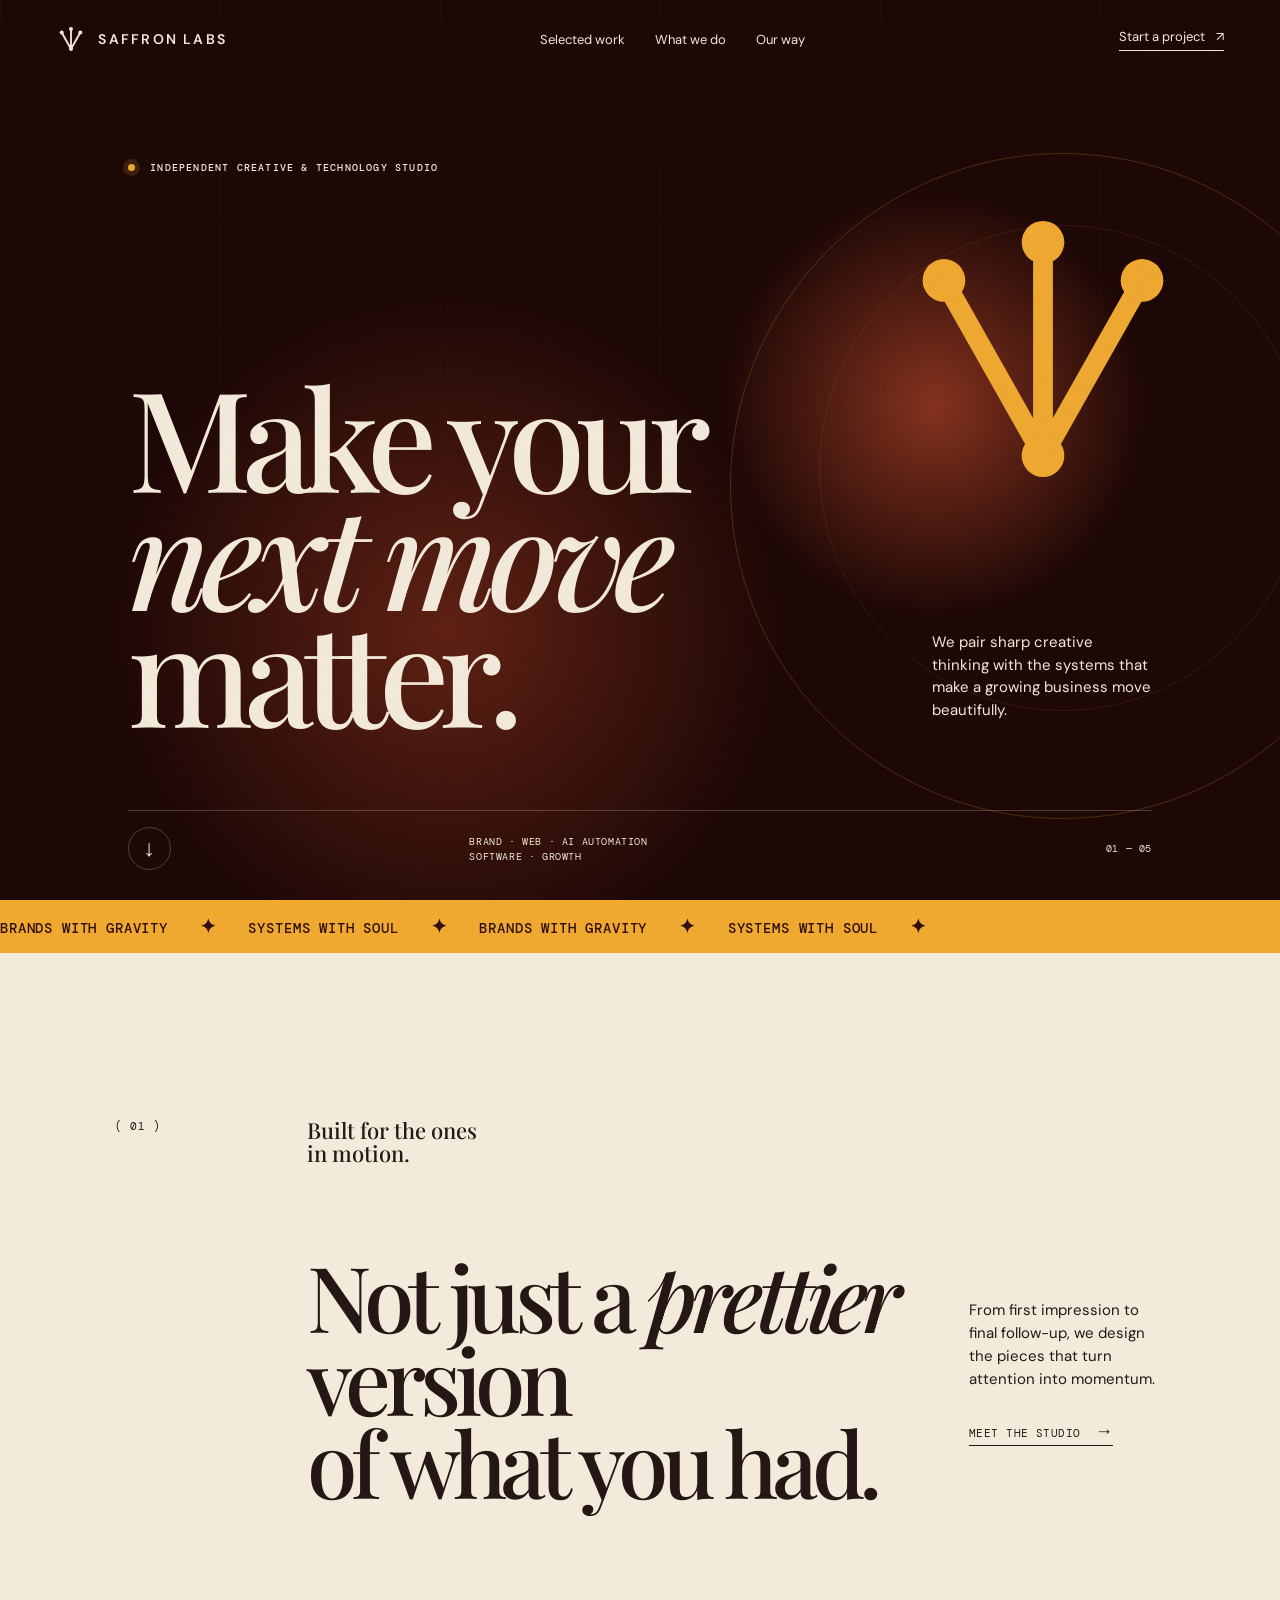
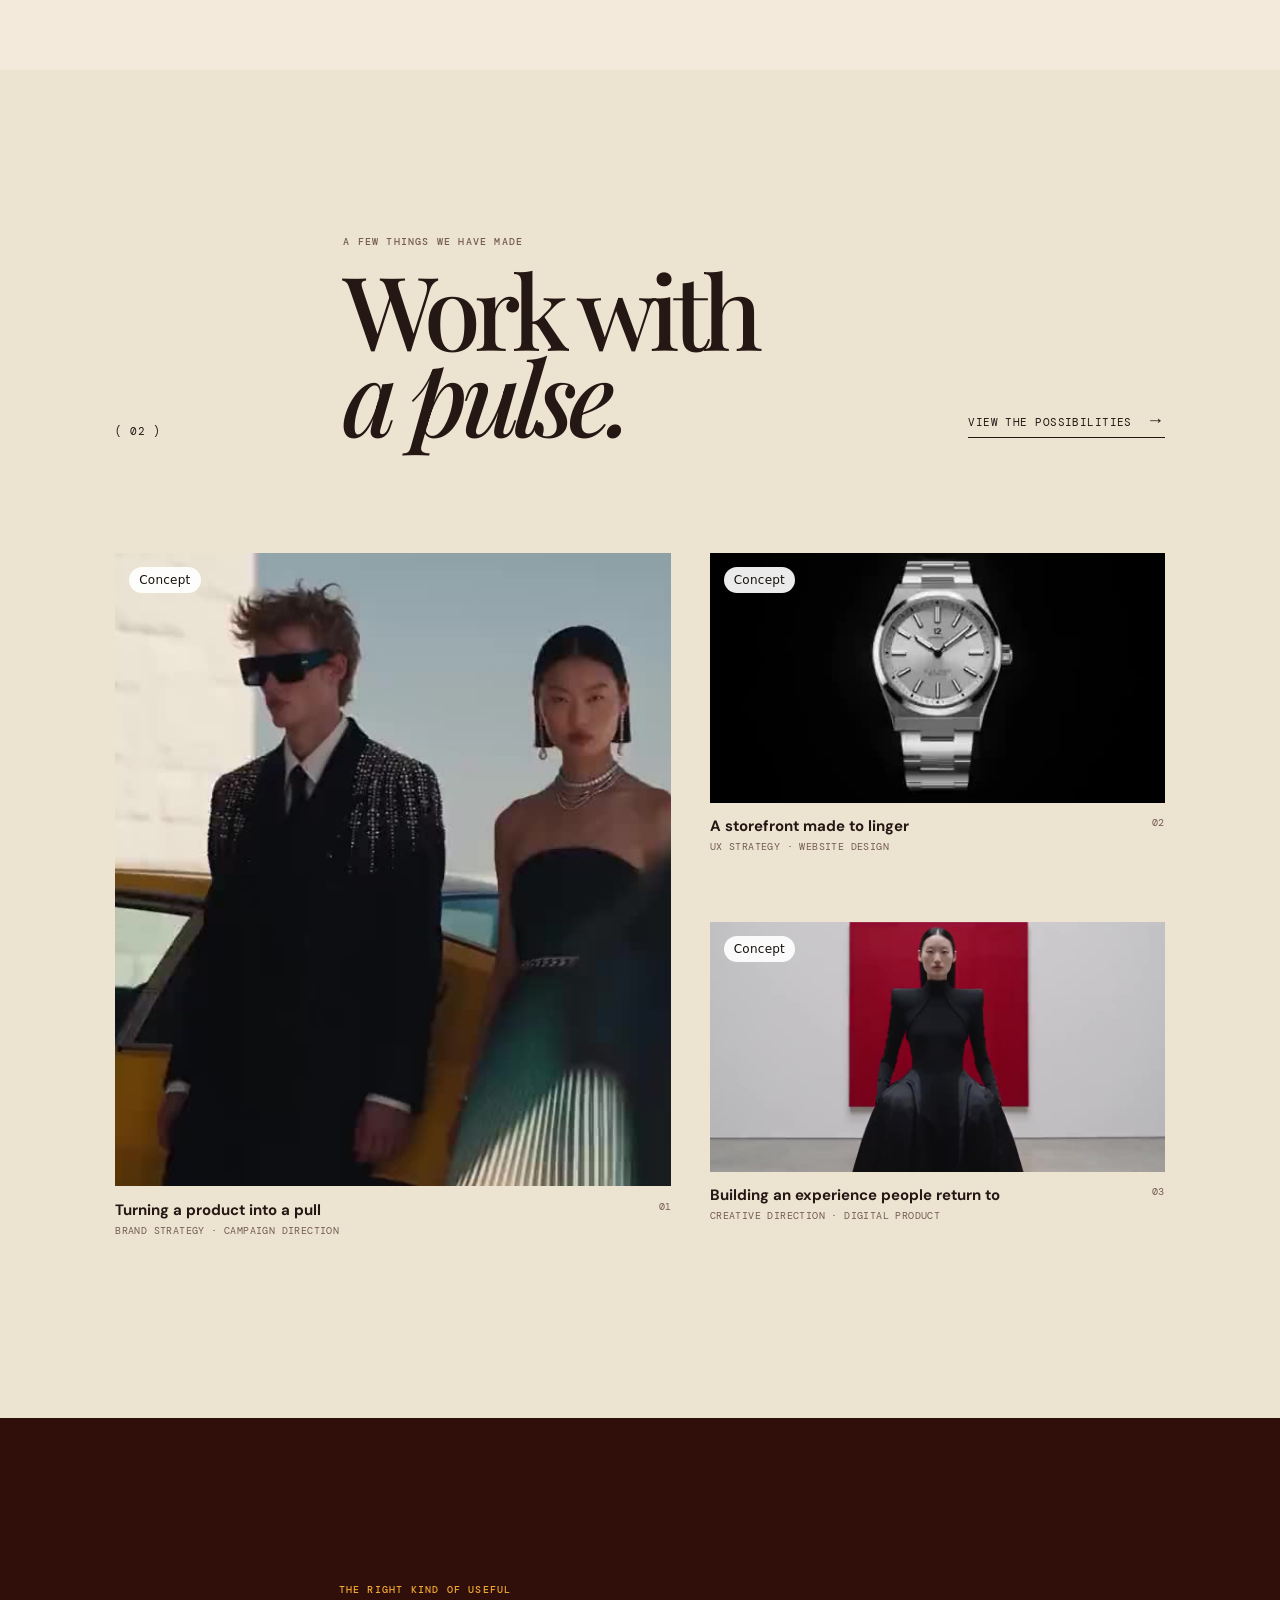
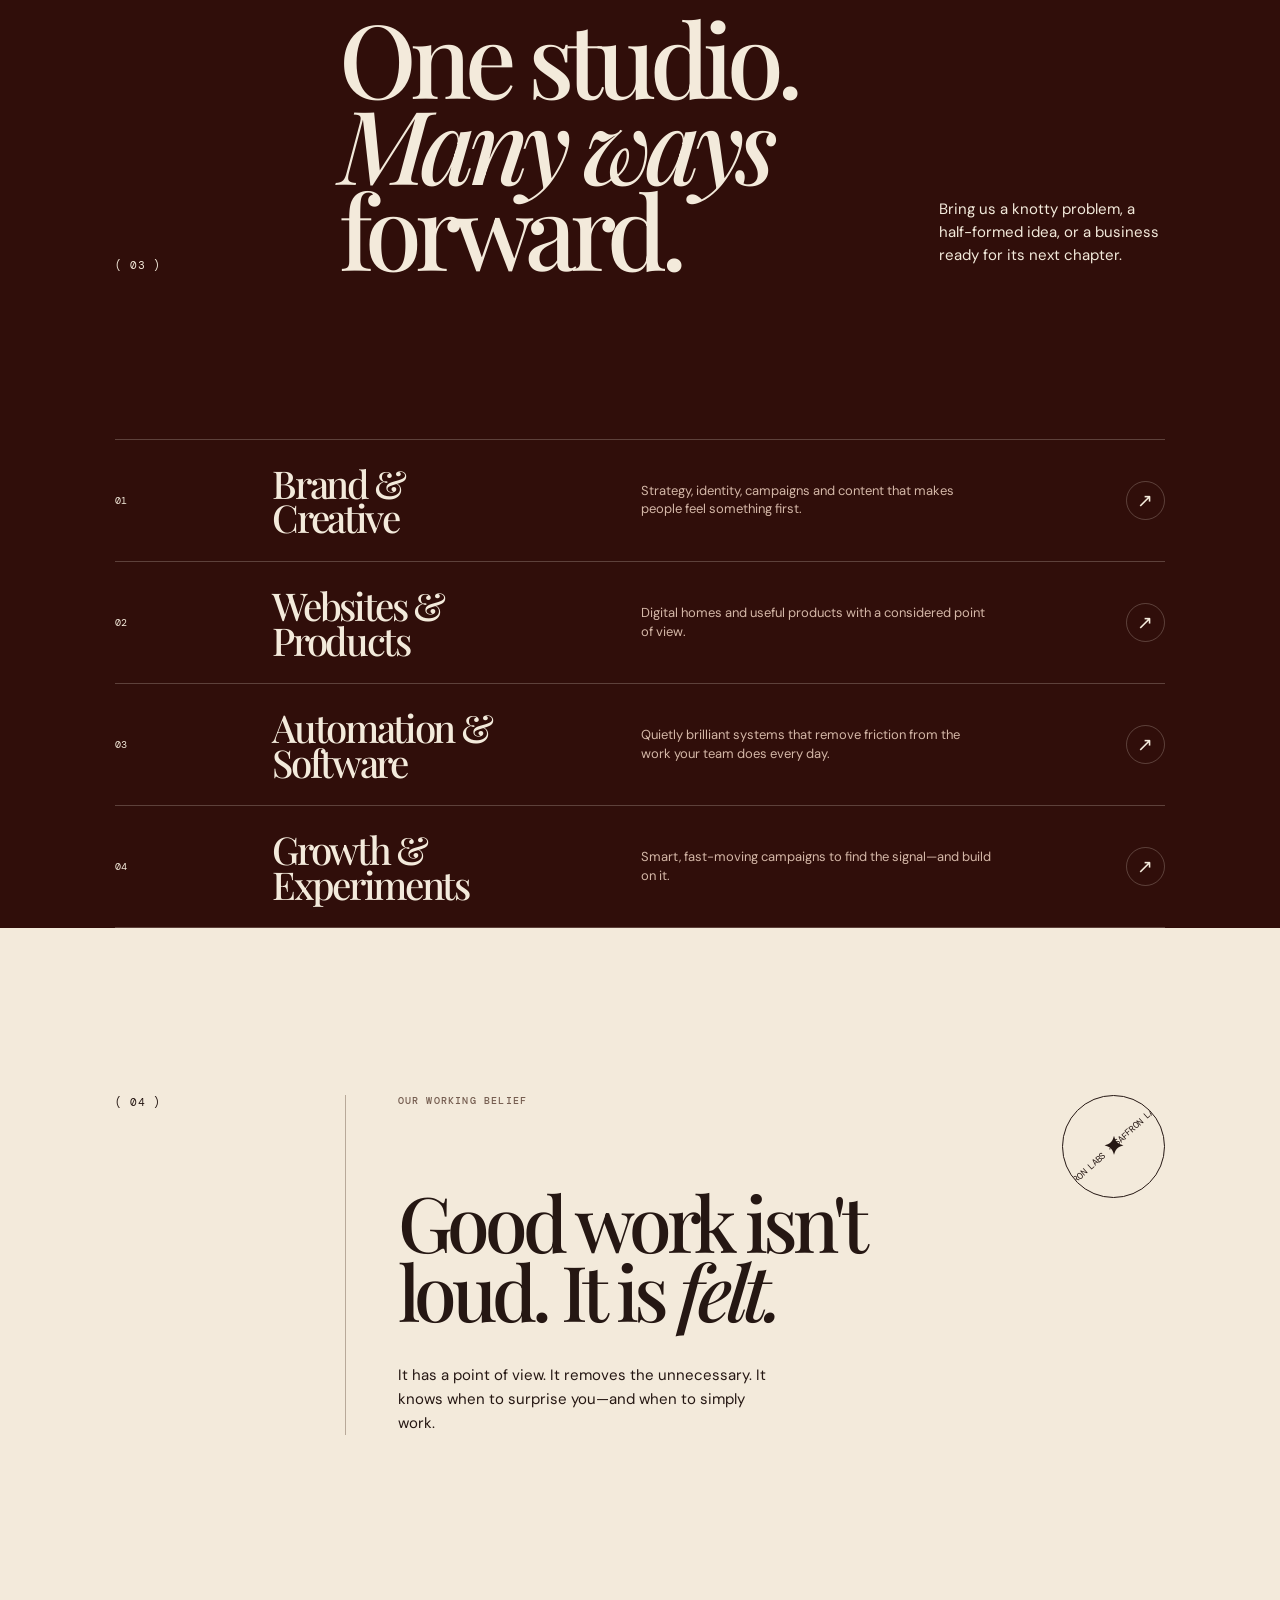
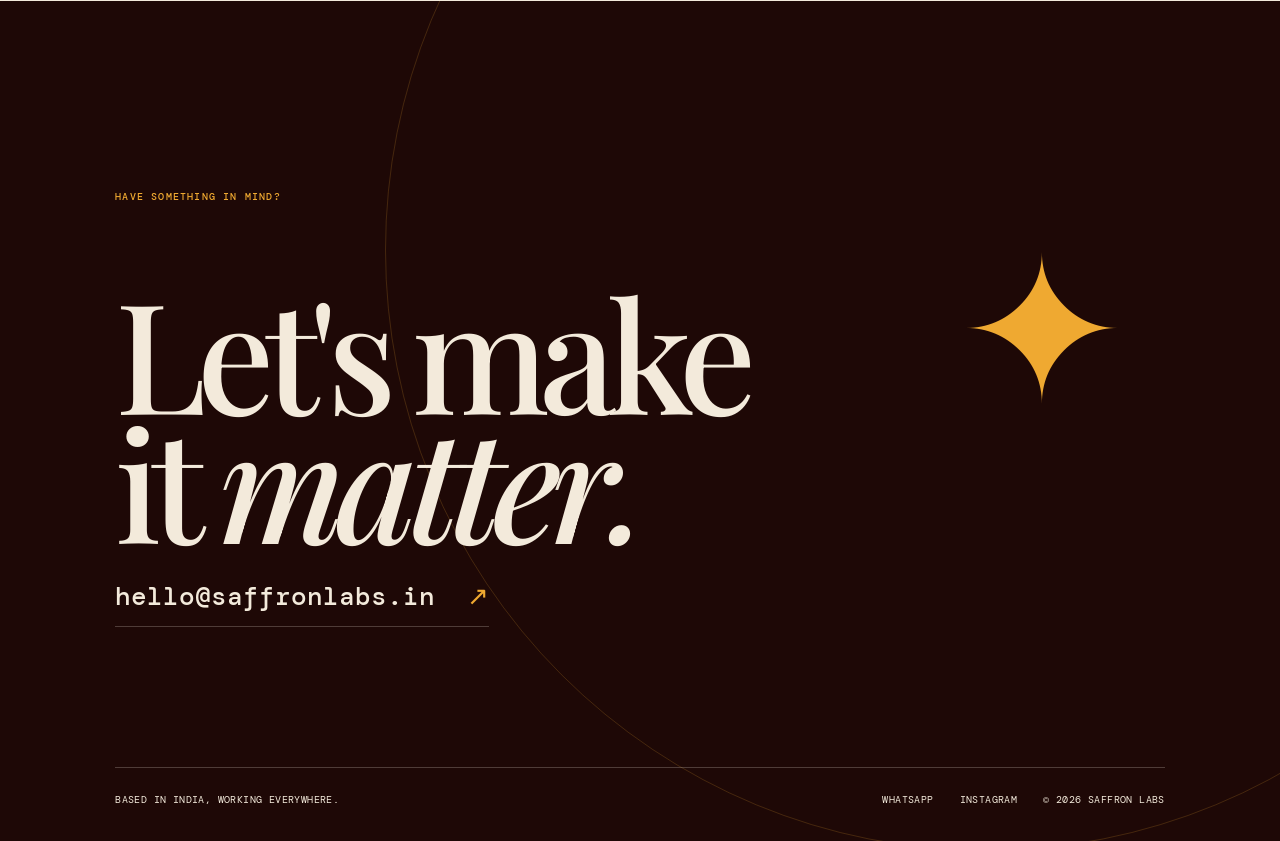
==== commit c2157e71: "Fix header lockup and hero mark stroke to match the brand mark Co-Authored-By: Claude Haiku 5.5 <nor" ====
--- a/index.html
+++ b/index.html
@@ -15,7 +15,7 @@
   <header class="site-header">
     <a class="wordmark" href="#top" aria-label="Saffron Labs home">
       <svg class="mark" viewBox="0 0 42 42" aria-hidden="true"><path d="M21 35V8M21 35L8 12M21 35L34 12"/><circle cx="21" cy="7" r="2.8"/><circle cx="8" cy="12" r="2.8"/><circle cx="34" cy="12" r="2.8"/><circle cx="21" cy="35" r="2.8"/></svg>
-      <span>SAFFRON<br>LABS</span>
+      <span>SAFFRON LABS</span>
     </a>
     <nav aria-label="Primary navigation"><a href="/work/">Selected work</a><a href="/services/">What we do</a><a href="/about/">Our way</a></nav>
     <a class="header-cta" href="/contact/">Start a project <span>↗</span></a>
--- a/style.css
+++ b/style.css
@@ -9,3 +9,8 @@
 .project-art, .case-visual { position: relative; overflow: hidden; }
 .project-art video, .case-visual video { position: absolute; inset: 0; width: 100%; height: 100%; object-fit: cover; display: block; }
 .concept-tag { position: absolute; left: 14px; top: 14px; z-index: 1; font: 500 12px/1 system-ui, sans-serif; letter-spacing: .02em; padding: 7px 10px; border-radius: 999px; background: rgba(255,255,255,.92); color: #15110e; }
+
+/* proper logo lockup: one line, mark weight matched to the brand mark */
+.wordmark{font:600 14px/1 "DM Sans",Arial,sans-serif;letter-spacing:.16em;gap:12px;white-space:nowrap}
+.mark{width:30px;stroke-width:2.6}
+.hero-mark svg{stroke-width:2.6}
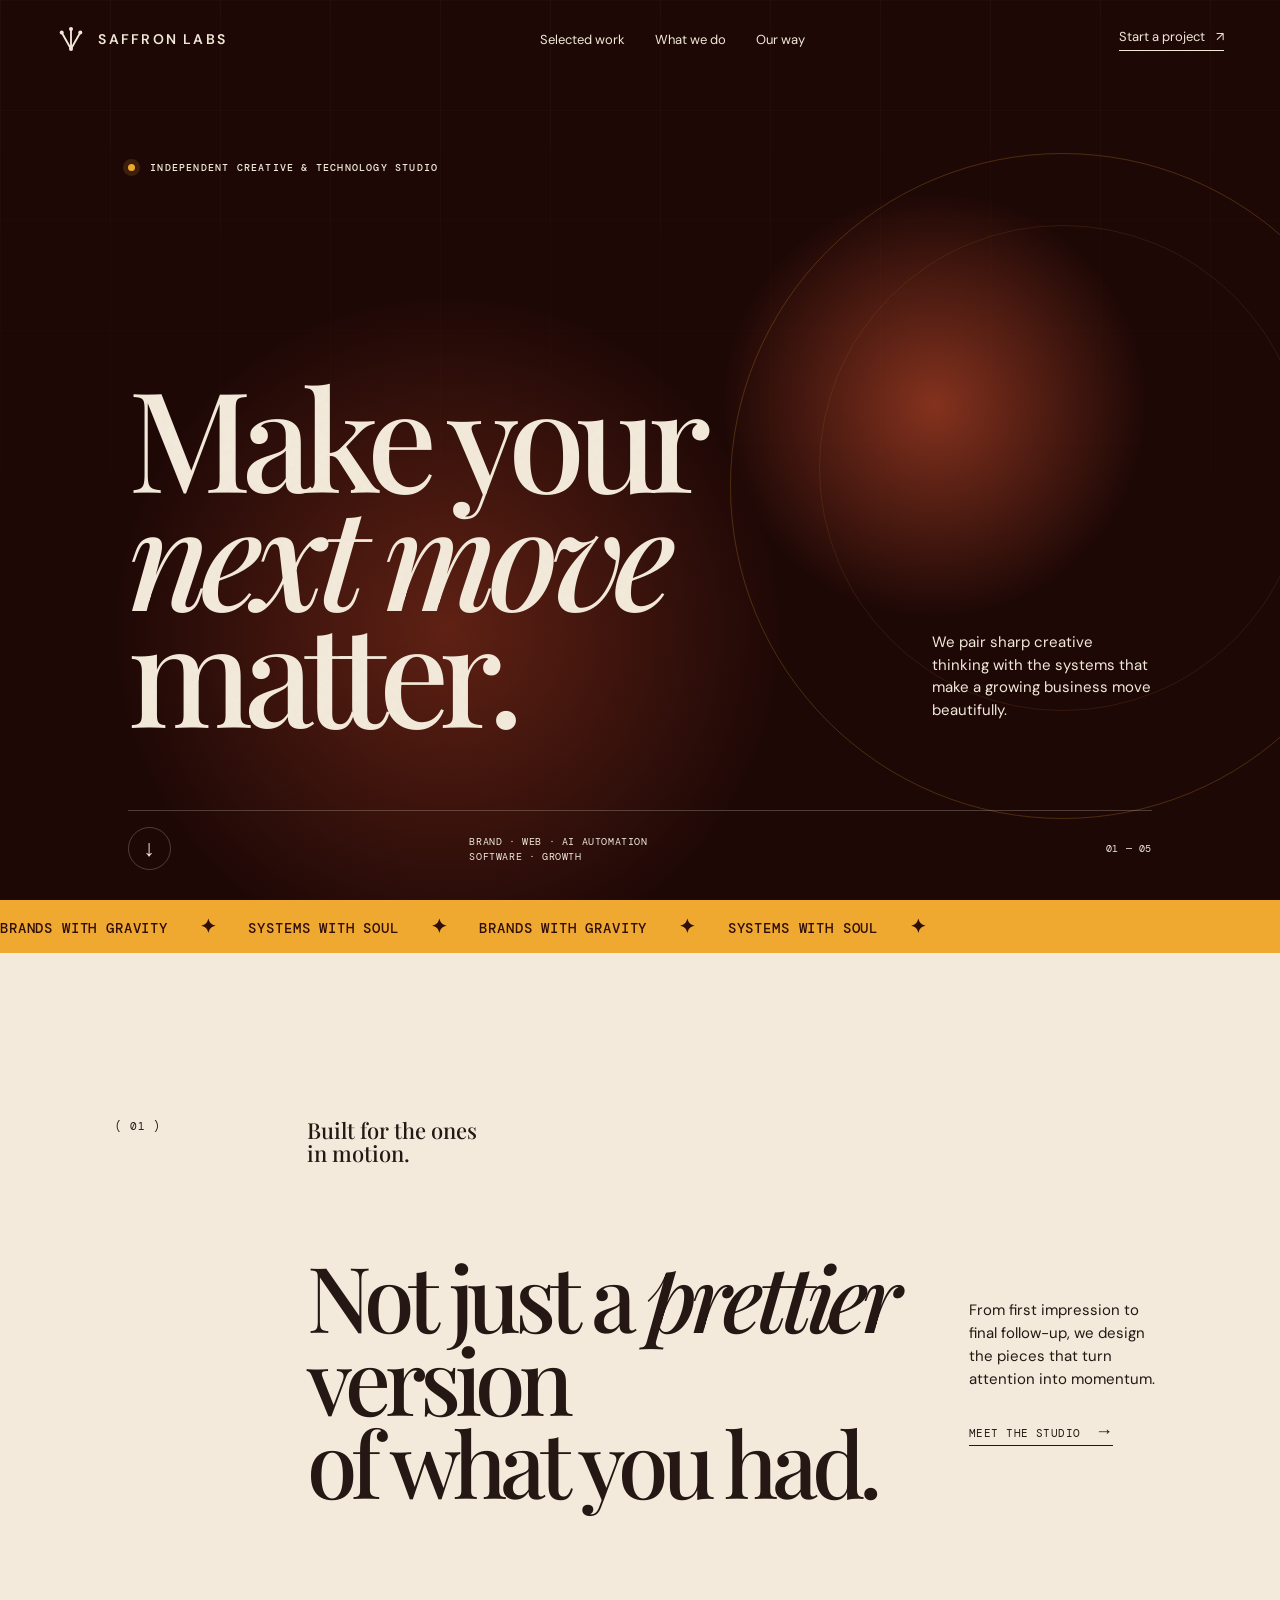
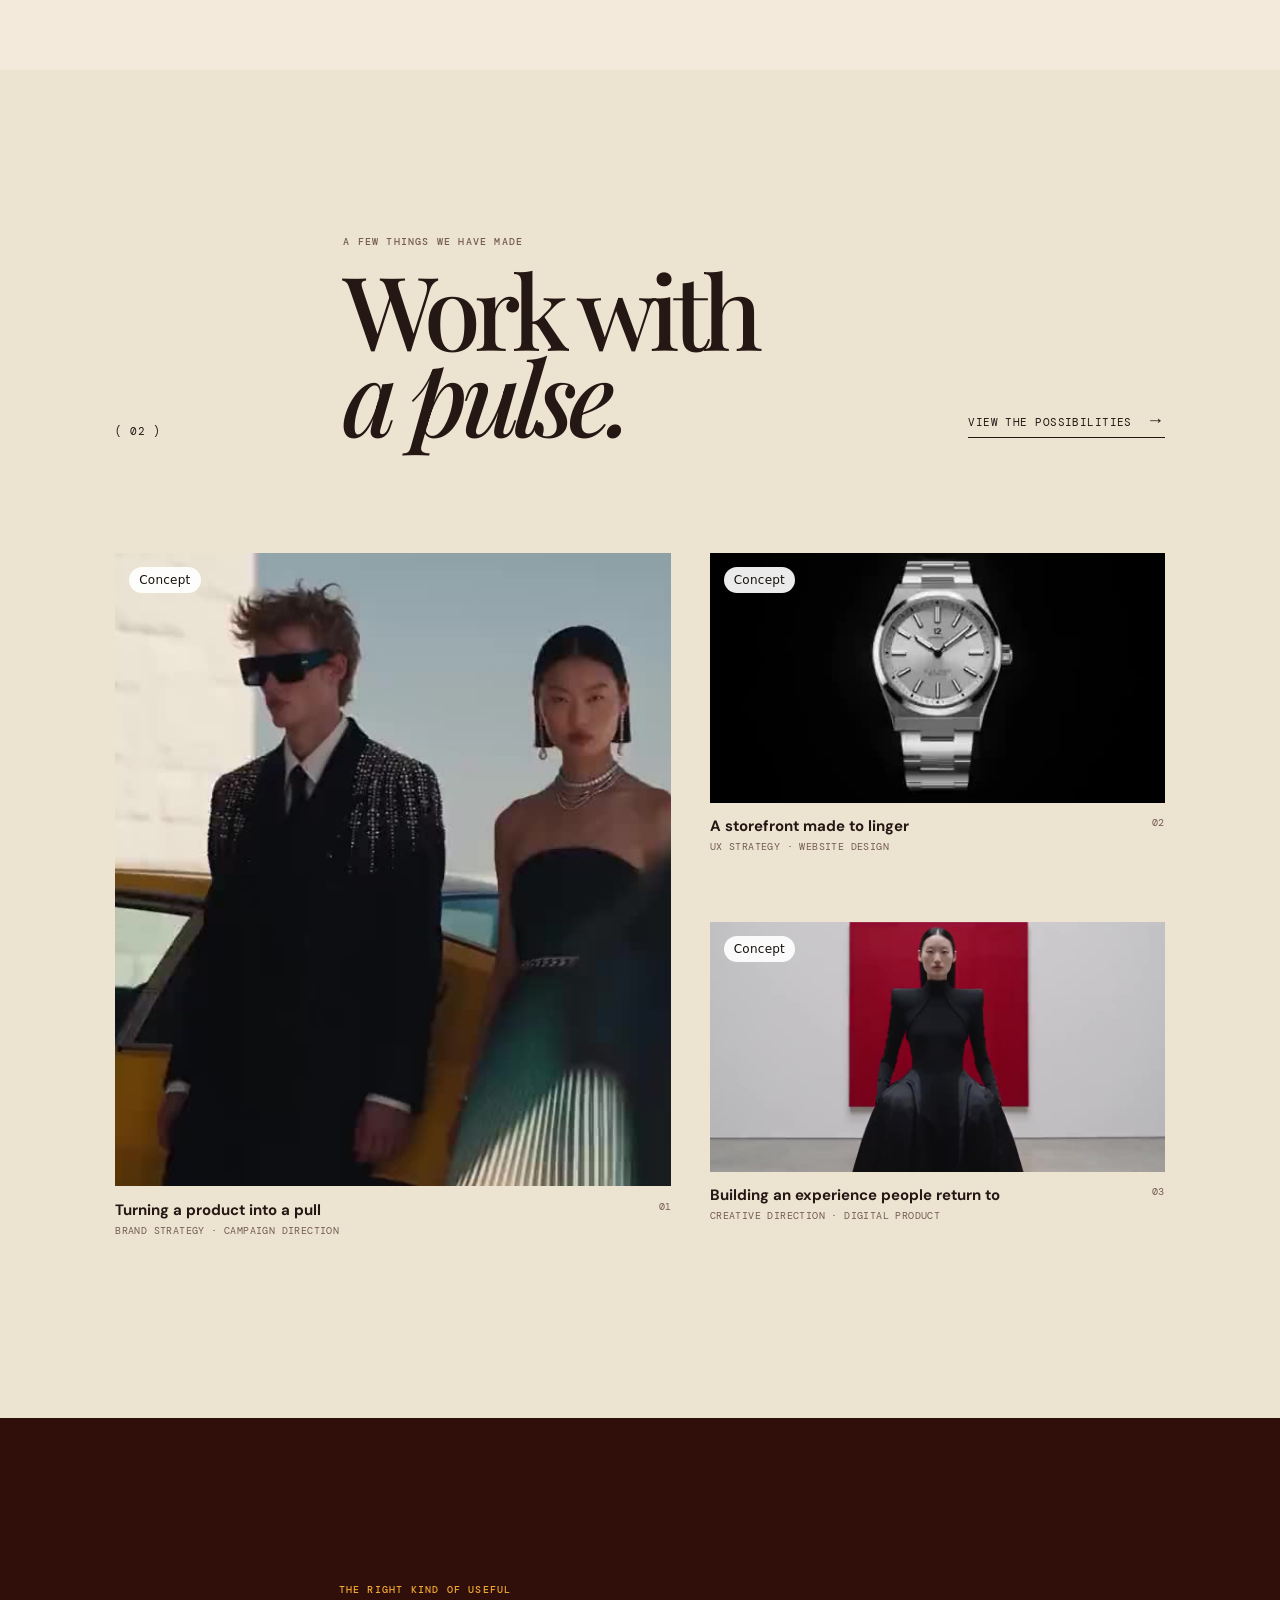
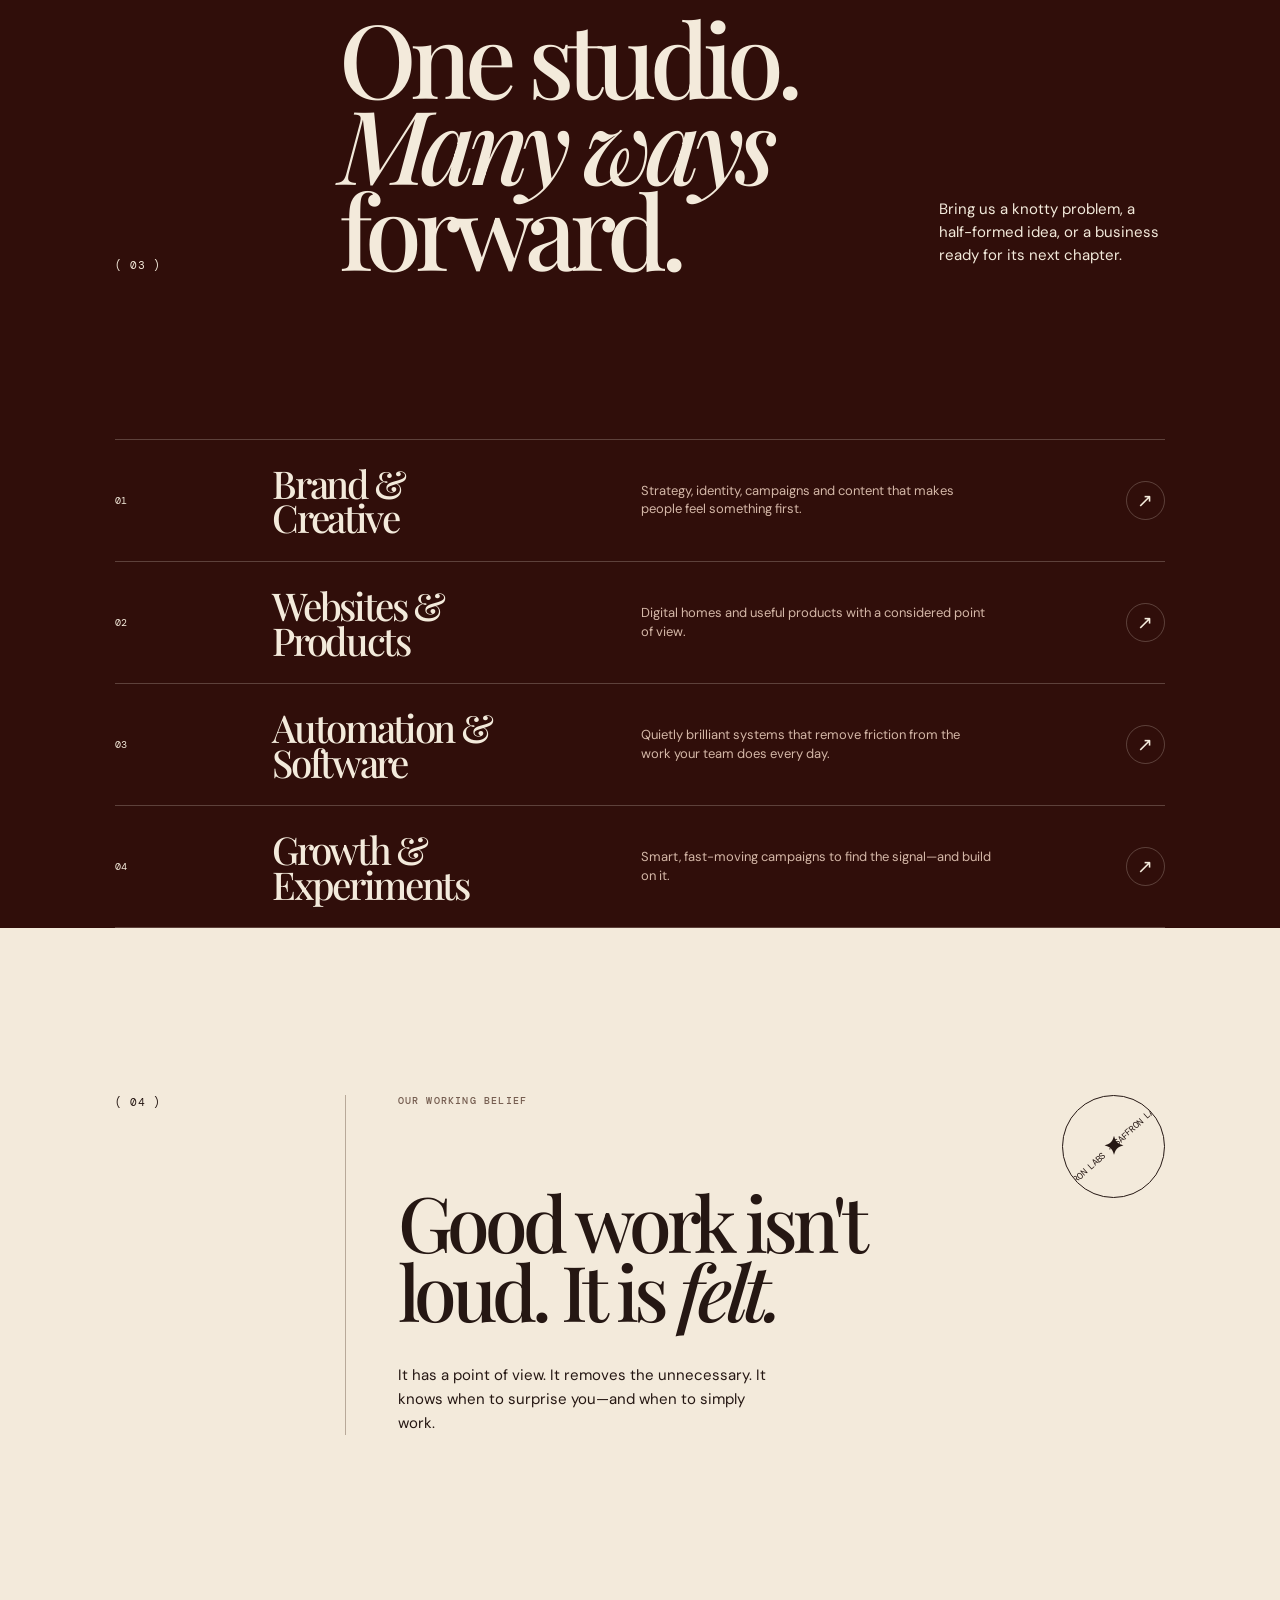
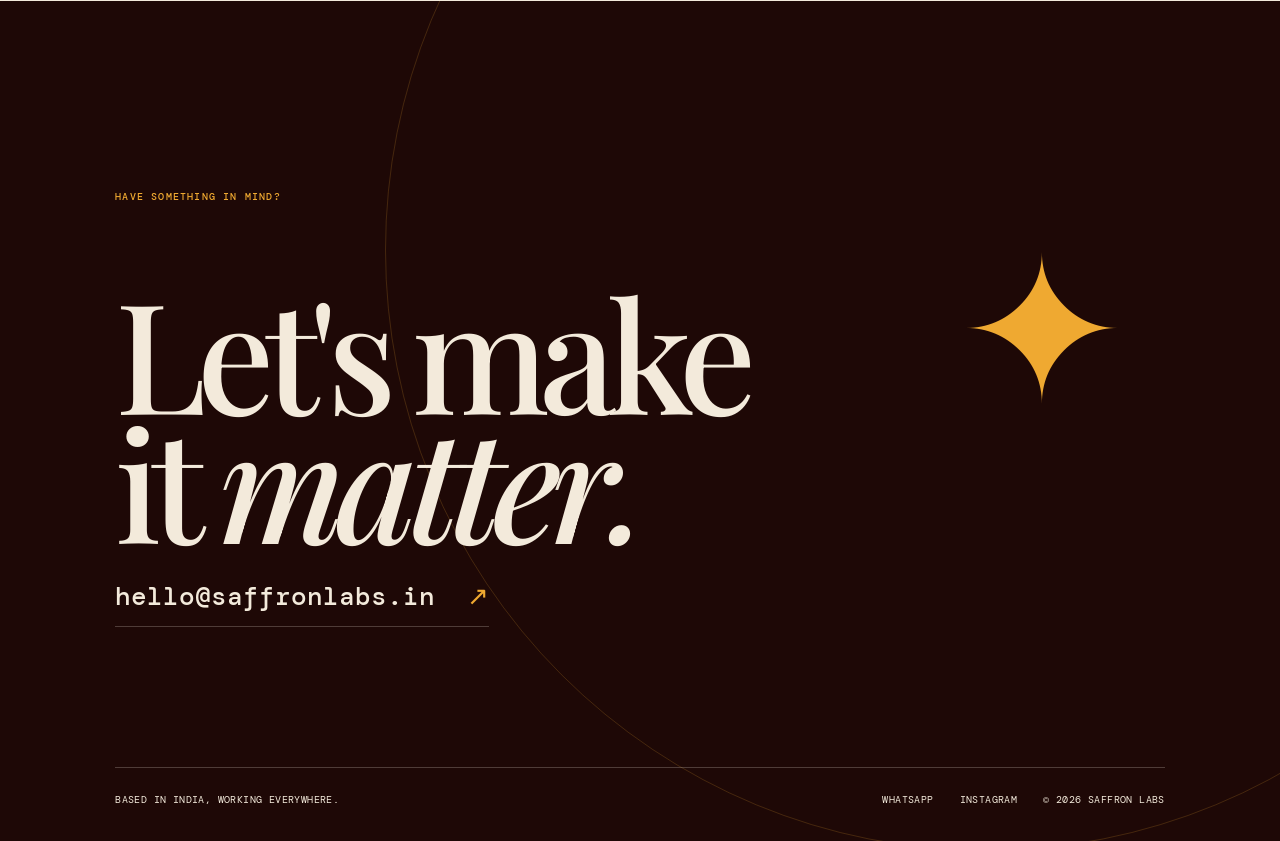
==== commit e2a2b099: "Remove large logo mark from the home hero Co-Authored-By: Claude Haiku 5.5 <noreply@anthropic.com> C" ====
--- a/index.html
+++ b/index.html
@@ -34,7 +34,6 @@
         <p>Brand · Web · AI automation<br>Software · Growth</p>
         <span class="hero-index">01 — 05</span>
       </div>
-      <div class="hero-mark" aria-hidden="true"><svg viewBox="0 0 42 42"><path d="M21 35V8M21 35L8 12M21 35L34 12"/><circle cx="21" cy="7" r="2.8"/><circle cx="8" cy="12" r="2.8"/><circle cx="34" cy="12" r="2.8"/><circle cx="21" cy="35" r="2.8"/></svg></div>
     </section>
 
     <section class="marquee" aria-label="Services"><div>BRANDS WITH GRAVITY <b>✦</b> SYSTEMS WITH SOUL <b>✦</b> BRANDS WITH GRAVITY <b>✦</b> SYSTEMS WITH SOUL <b>✦</b></div></section>
